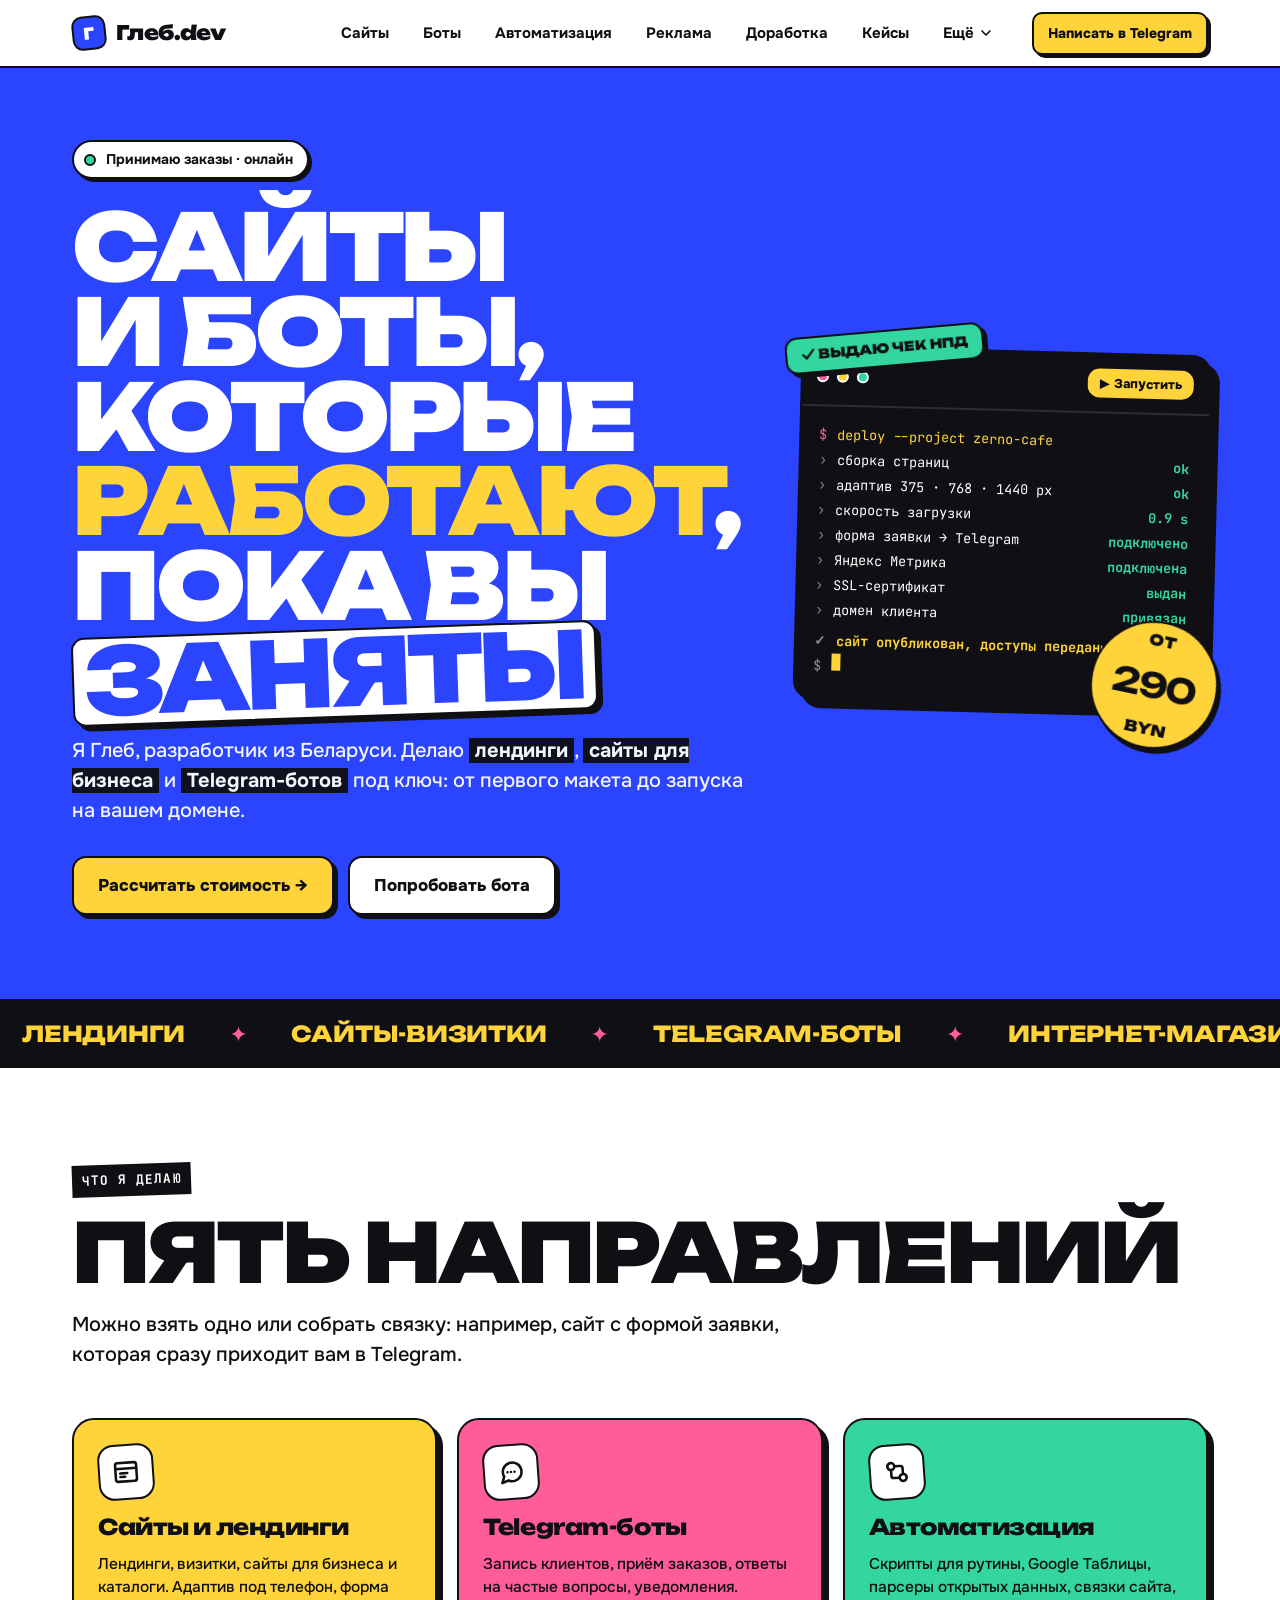
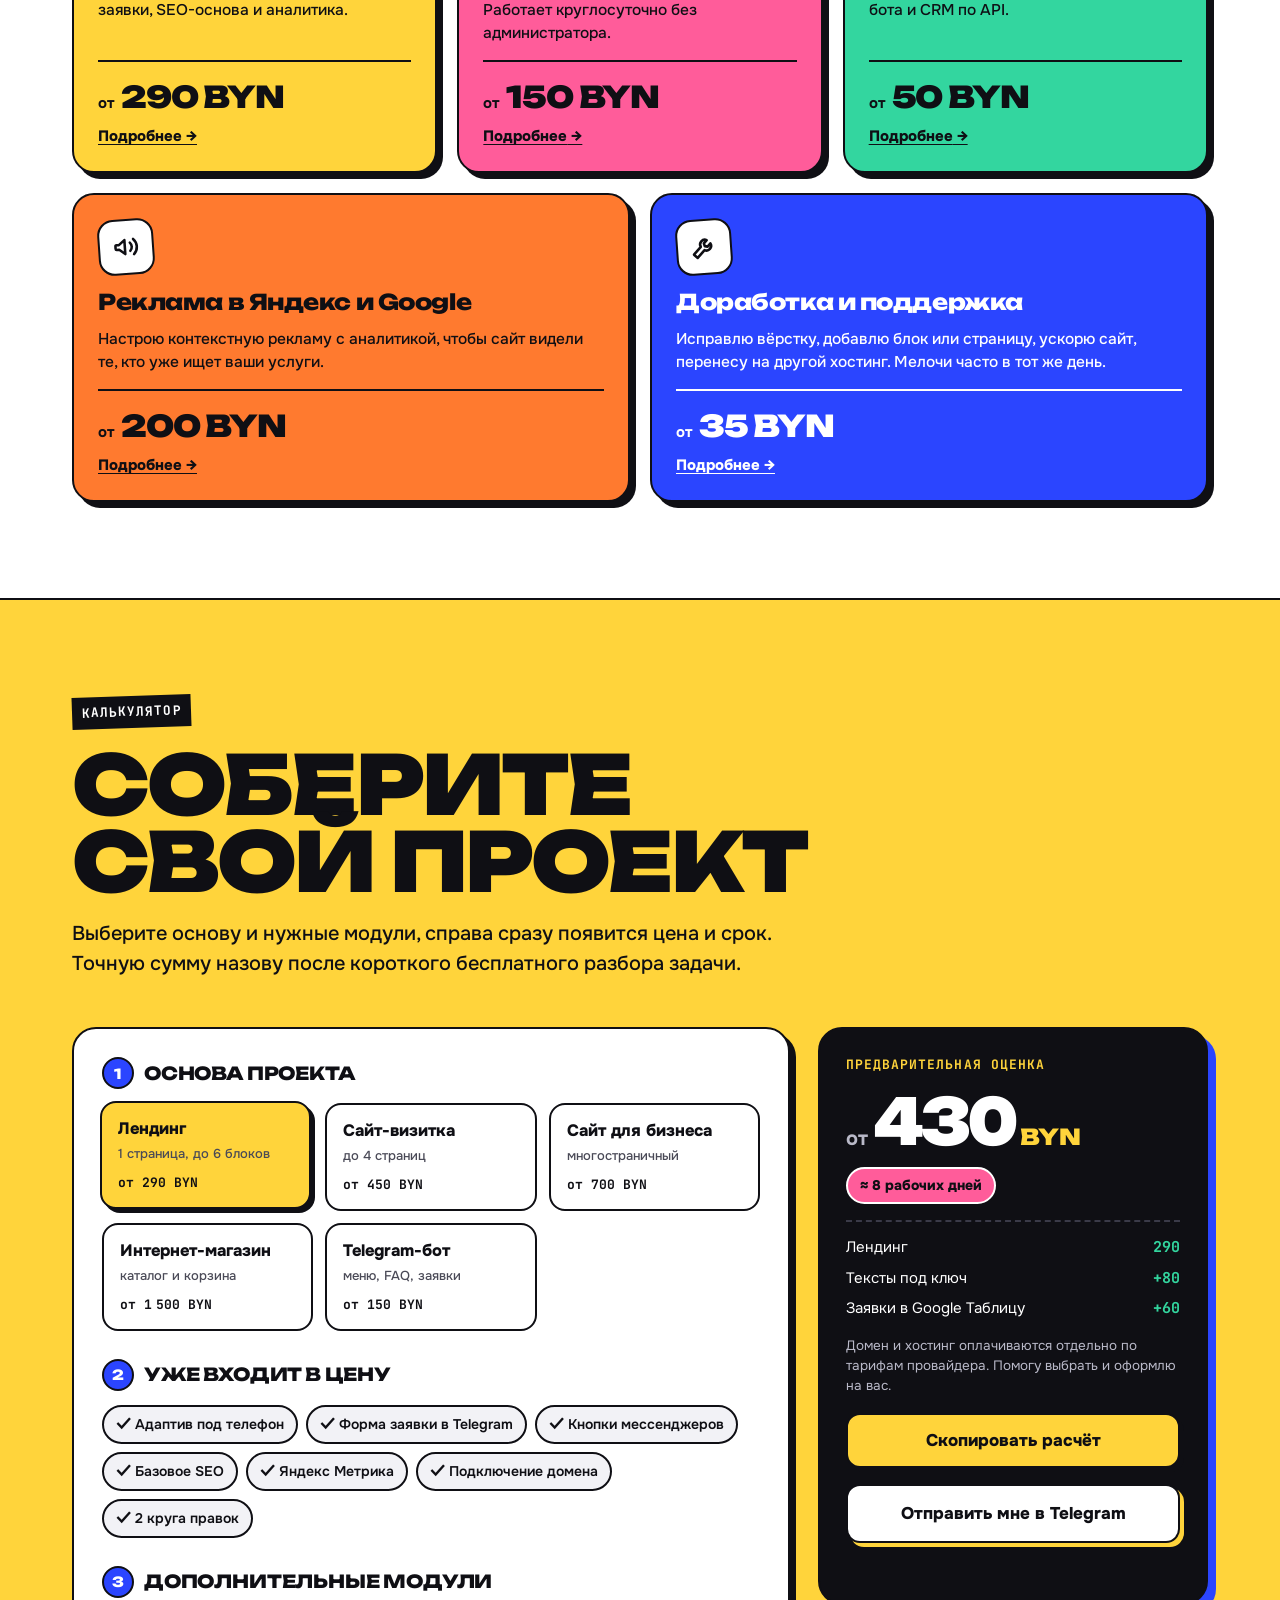
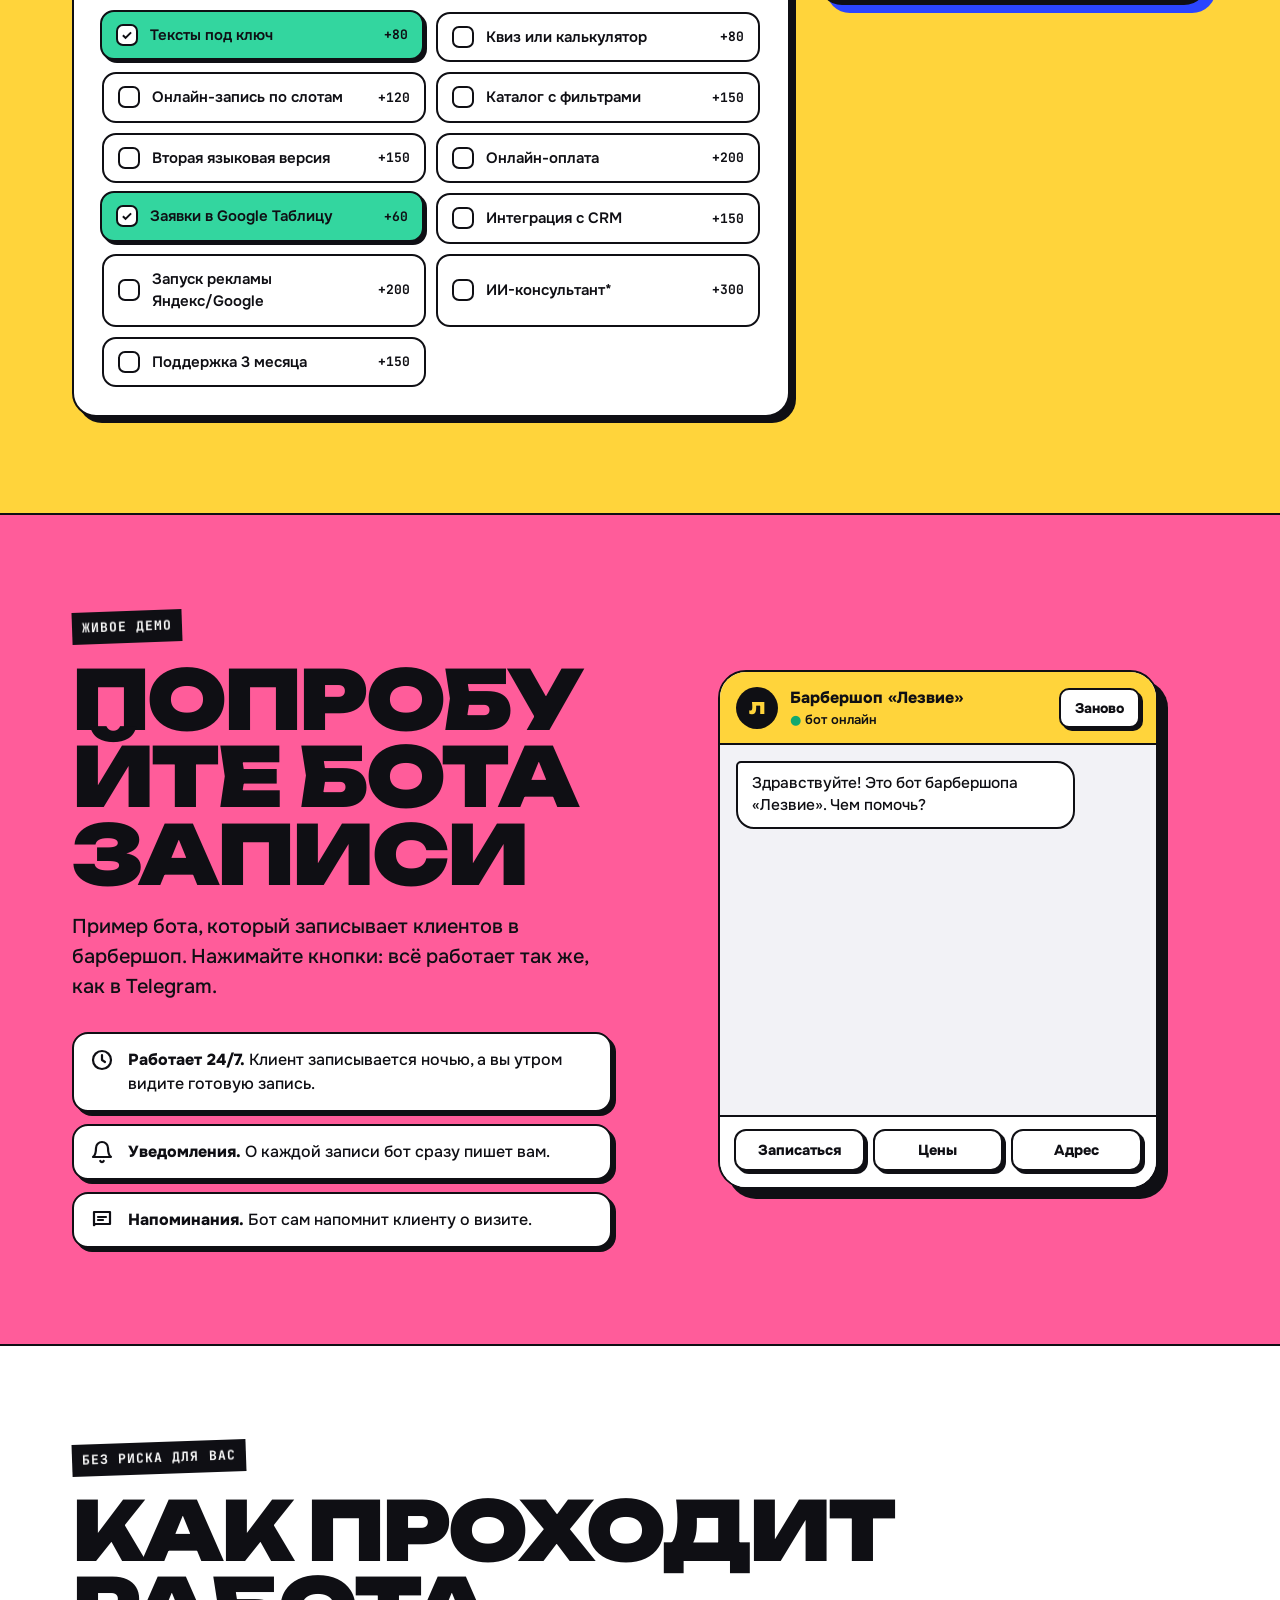
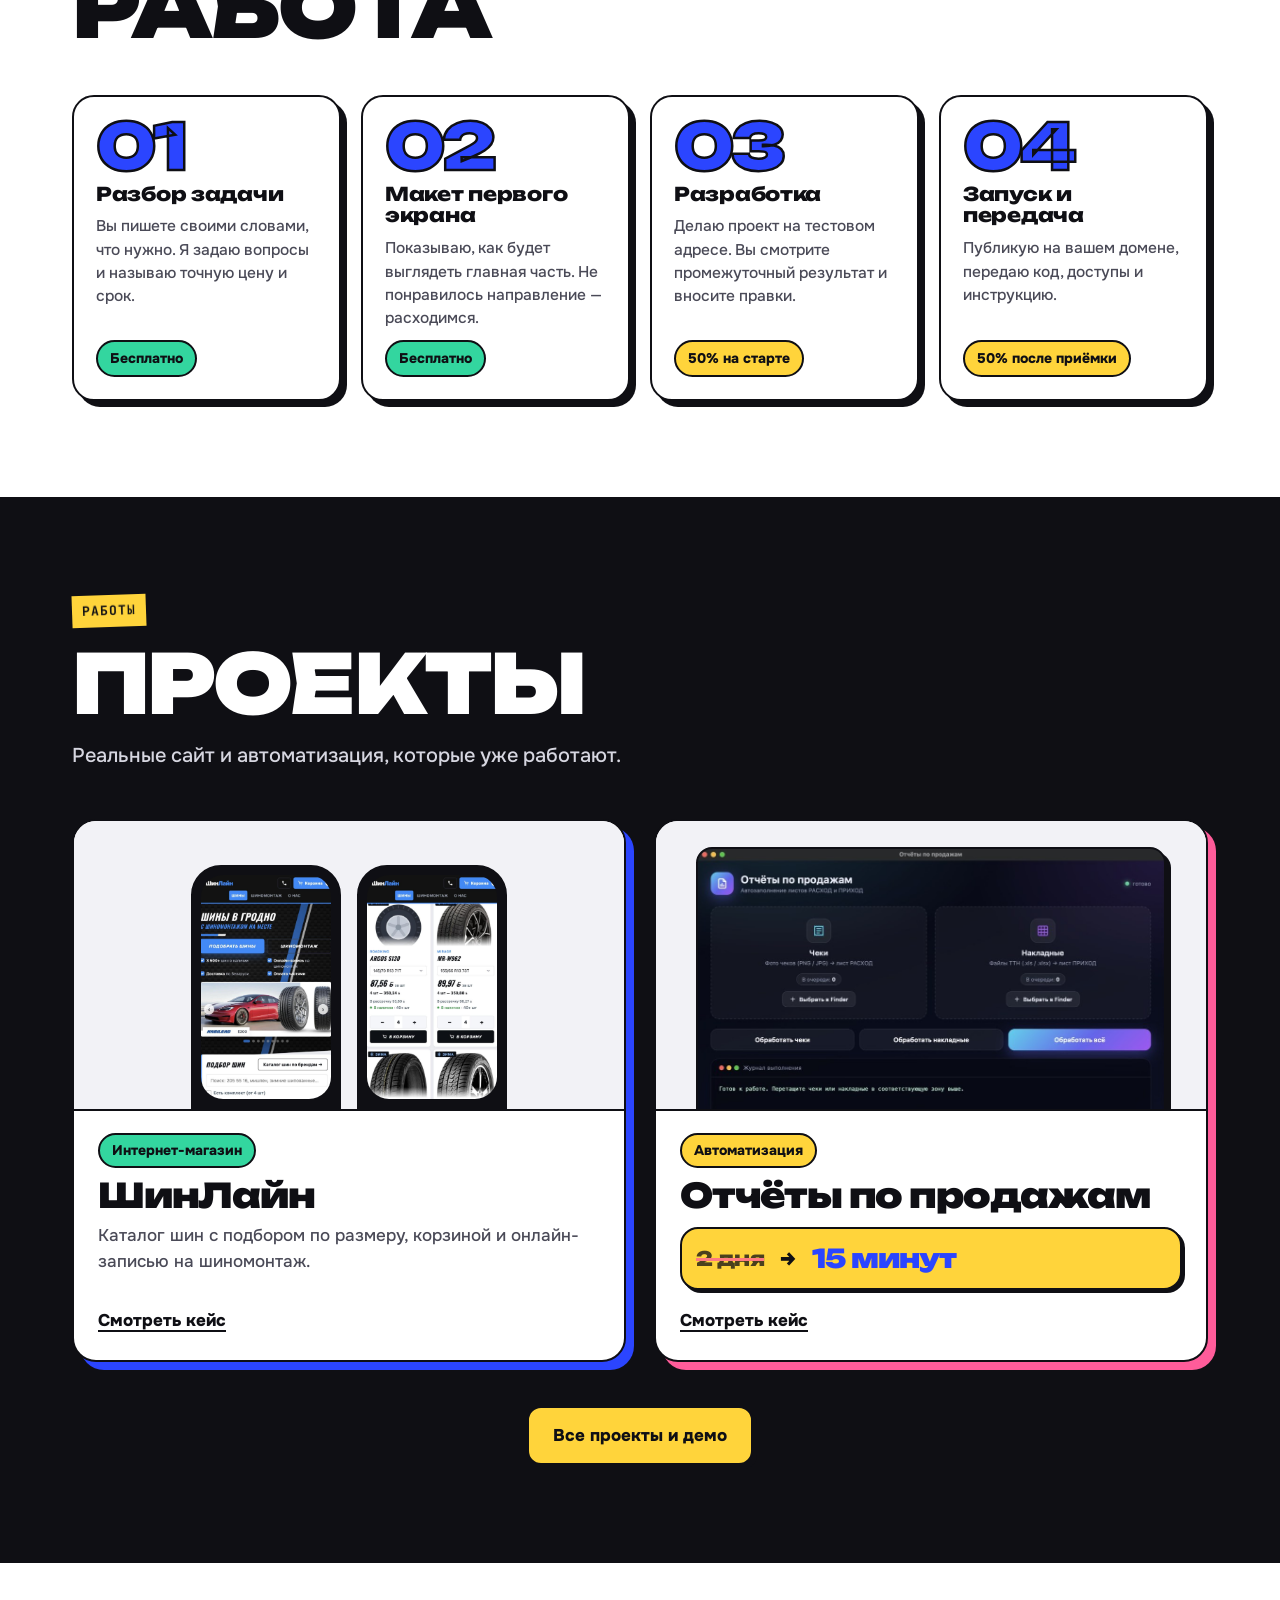
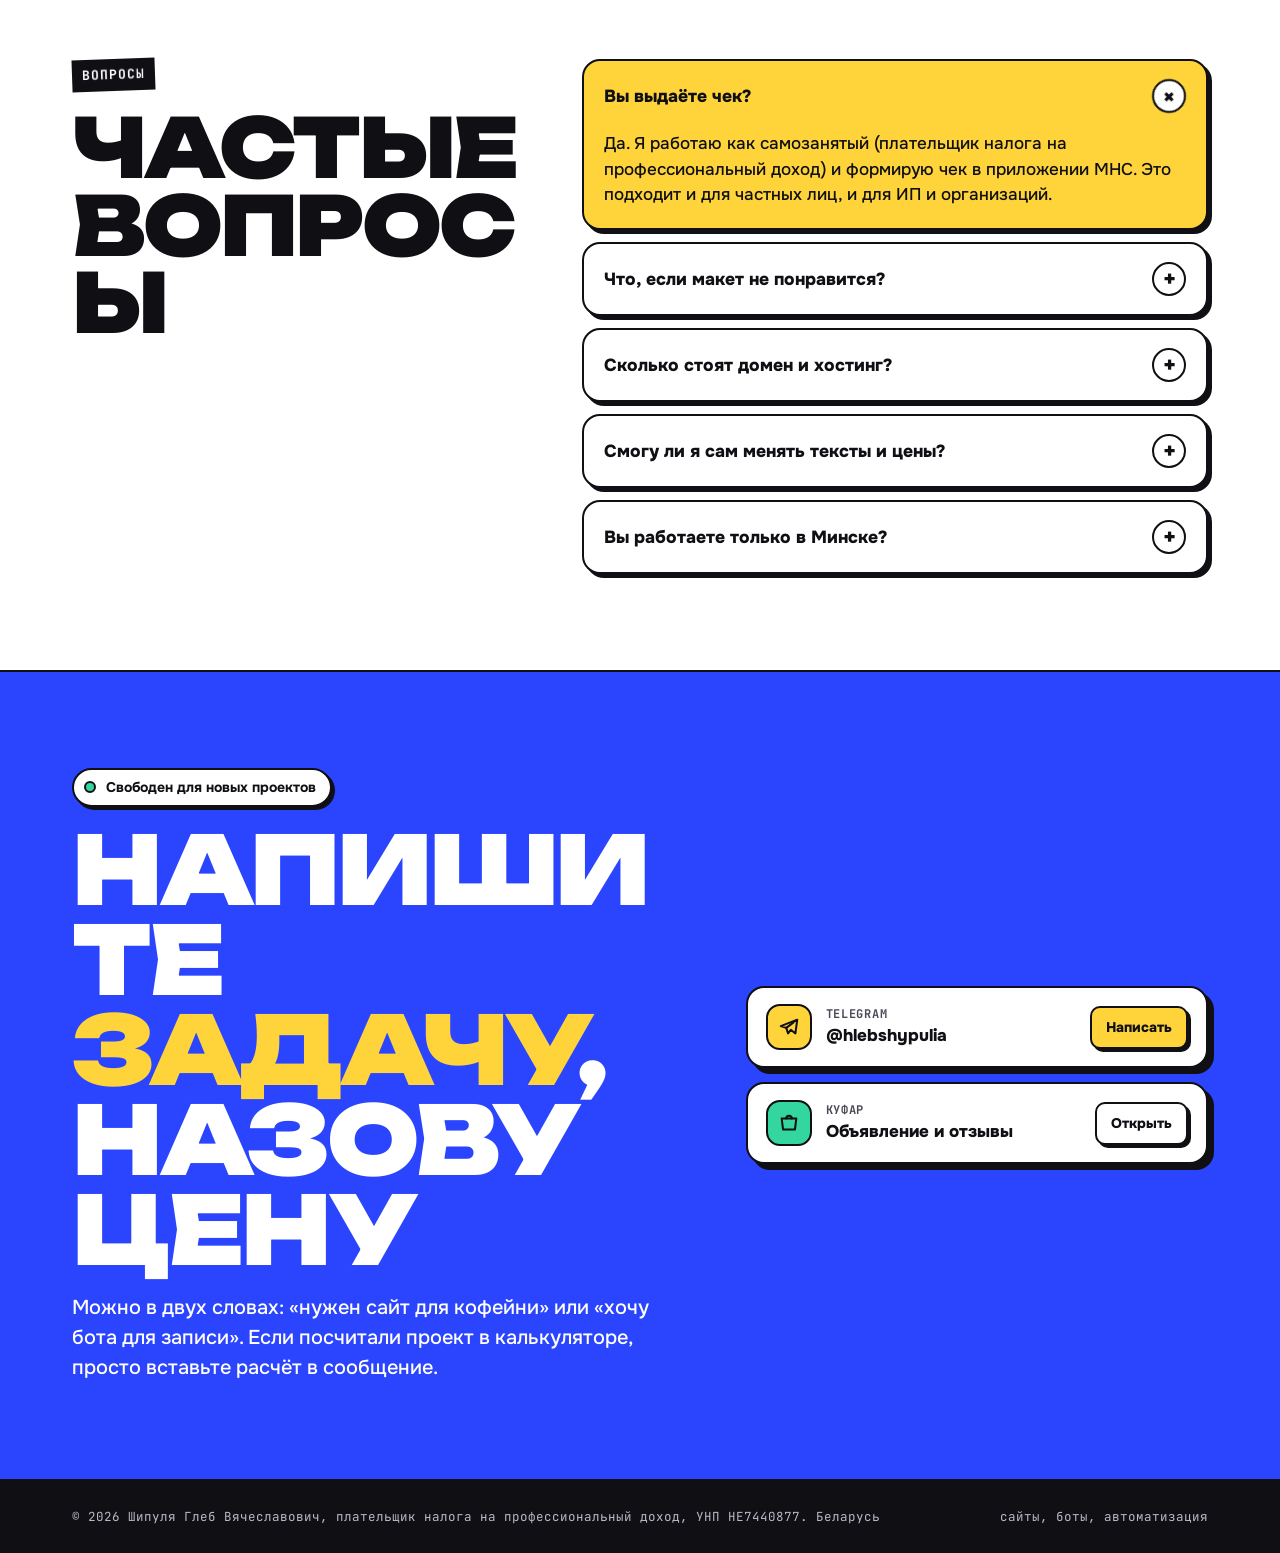
==== index.html @ 67856540 "Don't hyphenate page headings Co-Authored-By: Claude Opus 5.5 <noreply@anthropic.com> Claude-Session" ====
<!doctype html>
<html lang="ru">
<head>
<meta charset="utf-8">
<meta name="viewport" content="width=device-width, initial-scale=1, viewport-fit=cover">
<title>Глеб.dev — сайты и Telegram-боты под ключ в Беларуси</title>
<meta name="description" content="Лендинги, сайты для бизнеса и Telegram-боты под ключ. Калькулятор стоимости, демо-бот, работа как самозанятый с чеком. Удалённо по всей Беларуси.">
<meta property="og:type" content="website">
<meta property="og:title" content="Глеб.dev — сайты и Telegram-боты под ключ">
<meta property="og:description" content="Лендинги от 290 BYN, Telegram-боты от 150 BYN. Посчитайте стоимость проекта онлайн.">
<meta property="og:locale" content="ru_RU">
<meta name="theme-color" content="#2B45FF">
<link rel="icon" href="data:image/svg+xml,%3Csvg xmlns='http://www.w3.org/2000/svg' viewBox='0 0 64 64'%3E%3Crect x='4' y='4' width='56' height='56' rx='14' fill='%232B45FF' stroke='%230F0F14' stroke-width='5'/%3E%3Ctext x='32' y='45' font-family='Arial,sans-serif' font-weight='900' font-size='34' text-anchor='middle' fill='%23fff'%3E%D0%93%3C/text%3E%3C/svg%3E">
<link rel="preconnect" href="https://fonts.googleapis.com">
<link rel="preconnect" href="https://fonts.gstatic.com" crossorigin>
<link rel="stylesheet" href="https://fonts.googleapis.com/css2?family=Unbounded:wght@600;800;900&family=Onest:wght@400;500;600;700;800&family=JetBrains+Mono:wght@500;700&display=swap">
<link rel="stylesheet" href="/css/site.css?v=7">
</head>
<body>
<header class="hdr">
  <div class="wrap">
    <a class="logo" href="/" aria-label="Глеб.dev, на главную"><i>Г</i>Глеб.dev</a>
    <nav class="nav" aria-label="Основное меню">
      <a href="/sites/">Сайты</a>
      <a href="/bots/">Боты</a>
      <a href="/automation/">Автоматизация</a>
      <a href="/ads/">Реклама</a>
      <a href="/support/">Доработка</a>
      <a href="/projects/">Кейсы</a>
      <div class="more">
        <button class="more-btn" type="button" aria-expanded="false" aria-controls="moreMenu">Ещё<svg viewBox="0 0 24 24" aria-hidden="true"><path d="m6 9 6 6 6-6"/></svg></button>
        <div class="more-menu" id="moreMenu" role="menu" hidden>
          <a href="/#calc" role="menuitem">Калькулятор</a>
          <a href="/#process" role="menuitem">Как я работаю</a>
          <a href="/#faq" role="menuitem">Вопросы</a>
          <a href="/#contact" role="menuitem">Контакты</a>
        </div>
      </div>
    </nav>
    <a class="btn btn-y btn-sm hdr-cta" href="https://t.me/hlebshypulia" target="_blank" rel="noopener">Написать в Telegram</a>
    <button class="burger" type="button" aria-expanded="false" aria-controls="mnav" aria-label="Открыть меню"><span></span><span></span><span></span></button>
  </div>
  <nav class="mnav" id="mnav" aria-label="Меню" hidden>
    <p class="mnav-h">Услуги</p>
    <a href="/sites/">Сайты и лендинги</a>
    <a href="/bots/">Telegram-боты</a>
    <a href="/automation/">Автоматизация</a>
    <a href="/ads/">Реклама в Яндекс и Google</a>
    <a href="/support/">Доработка и поддержка</a>
    <hr>
    <a href="/projects/">Кейсы</a>
    <a href="/#calc">Калькулятор</a>
    <a href="/#process">Как я работаю</a>
    <a href="/#faq">Вопросы</a>
    <a href="/#contact">Контакты</a>
    <a class="btn btn-y" href="https://t.me/hlebshypulia" target="_blank" rel="noopener">Написать в Telegram</a>
  </nav>
</header>

<main id="top">
  <!-- HERO -->
  <section class="band b-blue hero">
    <div class="wrap">
      <div>
        <span class="status"><span class="dot"></span>Принимаю заказы · онлайн</span>
        <h1>Сайты и боты, которые <span class="y">работают</span>, пока вы <span class="box">заняты</span></h1>
        <p class="sub">Я Глеб, разработчик из Беларуси. Делаю <b>лендинги</b>, <b>сайты для бизнеса</b> и <b>Telegram-ботов</b> под ключ: от первого макета до запуска на вашем домене.</p>
        <div class="hero-cta">
          <a class="btn btn-y" href="#calc">Рассчитать стоимость →</a>
          <a class="btn btn-w" href="#demo">Попробовать бота</a>
        </div>
      </div>
      <div class="hero-side">
        <div class="sticker st-price">от<b>290</b>BYN</div>
        <div class="term" aria-label="Пример журнала запуска сайта">
          <div class="term-bar"><i></i><i></i><i></i><button class="btn btn-y" id="runDeploy" type="button">▶ Запустить</button></div>
          <div class="term-body" id="termBody"></div>
        </div>
        <div class="sticker st-check">✓ Выдаю чек НПД</div>
      </div>
    </div>
  </section>

  <div class="ticker" aria-hidden="true">
    <div class="ticker-in">
      <span>Лендинги</span><span>Сайты-визитки</span><span>Telegram-боты</span><span>Интернет-магазины</span><span>Автоматизация</span><span>Реклама Яндекс и Google</span><span>Доработка сайтов</span>
      <span>Лендинги</span><span>Сайты-визитки</span><span>Telegram-боты</span><span>Интернет-магазины</span><span>Автоматизация</span><span>Реклама Яндекс и Google</span><span>Доработка сайтов</span>
    </div>
  </div>

  <!-- SERVICES -->
  <section class="band b-paper" id="services">
    <div class="wrap">
      <div class="head">
        <span class="kicker">Что я делаю</span>
        <h2 class="h2">Пять направлений</h2>
        <p class="sub">Можно взять одно или собрать связку: например, сайт с формой заявки, которая сразу приходит вам в Telegram.</p>
      </div>
      <div class="svc">
        <article class="card c1">
          <span class="card-ic"><svg viewBox="0 0 24 24" aria-hidden="true"><rect x="3" y="4" width="18" height="16" rx="2"/><path d="M3 9h18M7 13h6M7 16h4"/></svg></span>
          <h3><a href="/sites/">Сайты и лендинги</a></h3>
          <p>Лендинги, визитки, сайты для бизнеса и каталоги. Адаптив под телефон, форма заявки, SEO-основа и аналитика.</p>
          <div class="pr"><span class="pv">от <b>290 BYN</b></span><span class="more-link">Подробнее</span></div>
        </article>
        <article class="card c2">
          <span class="card-ic"><svg viewBox="0 0 24 24" aria-hidden="true"><path d="M21 12a8 8 0 0 1-11.6 7.1L4 21l1.9-5.4A8 8 0 1 1 21 12z"/><path d="M9 12h.01M12 12h.01M15 12h.01"/></svg></span>
          <h3><a href="/bots/">Telegram-боты</a></h3>
          <p>Запись клиентов, приём заказов, ответы на частые вопросы, уведомления. Работает круглосуточно без администратора.</p>
          <div class="pr"><span class="pv">от <b>150 BYN</b></span><span class="more-link">Подробнее</span></div>
        </article>
        <article class="card c3">
          <span class="card-ic"><svg viewBox="0 0 24 24" aria-hidden="true"><circle cx="7" cy="7" r="3"/><circle cx="17" cy="17" r="3"/><path d="M10 7h5a2 2 0 0 1 2 2v5M14 17H9a2 2 0 0 1-2-2v-5"/></svg></span>
          <h3><a href="/automation/">Автоматизация</a></h3>
          <p>Скрипты для рутины, Google Таблицы, парсеры открытых данных, связки сайта, бота и CRM по API.</p>
          <div class="pr"><span class="pv">от <b>50 BYN</b></span><span class="more-link">Подробнее</span></div>
        </article>
        <article class="card c5">
          <span class="card-ic"><svg viewBox="0 0 24 24" aria-hidden="true"><path d="M3 11v2a1 1 0 0 0 1 1h2l5 4V6L6 10H4a1 1 0 0 0-1 1z"/><path d="M15.5 8.5a5 5 0 0 1 0 7M18.5 5.5a9 9 0 0 1 0 13"/></svg></span>
          <h3><a href="/ads/">Реклама в Яндекс и Google</a></h3>
          <p>Настрою контекстную рекламу с аналитикой, чтобы сайт видели те, кто уже ищет ваши услуги.</p>
          <div class="pr"><span class="pv">от <b>200 BYN</b></span><span class="more-link">Подробнее</span></div>
        </article>
        <article class="card c4">
          <span class="card-ic"><svg viewBox="0 0 24 24" aria-hidden="true"><path d="M14.7 6.3a4 4 0 0 0-5.4 5.4L3 18l3 3 6.3-6.3a4 4 0 0 0 5.4-5.4l-2.6 2.6-2.4-.6-.6-2.4z"/></svg></span>
          <h3><a href="/support/">Доработка и поддержка</a></h3>
          <p>Исправлю вёрстку, добавлю блок или страницу, ускорю сайт, перенесу на другой хостинг. Мелочи часто в тот же день.</p>
          <div class="pr"><span class="pv">от <b>35 BYN</b></span><span class="more-link">Подробнее</span></div>
        </article>
      </div>
    </div>
  </section>

  <!-- CALCULATOR -->
  <section class="band b-yellow" id="calc">
    <div class="wrap">
      <div class="head">
        <span class="kicker">Калькулятор</span>
        <h2 class="h2">Соберите свой проект</h2>
        <p class="sub">Выберите основу и нужные модули, справа сразу появится цена и срок. Точную сумму назову после короткого бесплатного разбора задачи.</p>
      </div>
      <div class="calc">
        <div class="panel">
          <fieldset style="border:0;margin:0;padding:0;min-width:0">
            <legend class="step-h"><span>1</span>Основа проекта</legend>
            <div class="plats" id="plats"></div>
          </fieldset>
          <div>
            <div class="step-h"><span>2</span>Уже входит в цену</div>
            <div class="included" id="included"></div>
          </div>
          <fieldset style="border:0;margin:0;padding:0;min-width:0">
            <legend class="step-h"><span>3</span>Дополнительные модули</legend>
            <div class="mods-list" id="modsList"></div>
          </fieldset>
        </div>
        <aside class="est" aria-live="polite">
          <span class="est-t">Предварительная оценка</span>
          <div class="est-sum" id="estSum"></div>
          <span class="est-days" id="estDays"></span>
          <ul class="est-list" id="estList"></ul>
          <p class="est-note">Домен и хостинг оплачиваются отдельно по тарифам провайдера. Помогу выбрать и оформлю на вас.</p>
          <button class="btn btn-y" id="copyCalc" type="button">Скопировать расчёт</button>
          <a class="btn btn-w" href="#contact">Отправить мне в Telegram</a>
          <div class="copied" id="copied" role="status"></div>
        </aside>
      </div>
    </div>
  </section>

  <!-- DEMO -->
  <section class="band b-pink" id="demo">
    <div class="wrap demo">
      <div>
        <span class="kicker">Живое демо</span>
        <h2 class="h2">Попробуйте бота записи</h2>
        <p class="sub">Пример бота, который записывает клиентов в барбершоп. Нажимайте кнопки: всё работает так же, как в Telegram.</p>
        <div class="points">
          <div class="point"><svg viewBox="0 0 24 24" aria-hidden="true"><circle cx="12" cy="12" r="9"/><path d="M12 7v5l3 2"/></svg><span><b>Работает 24/7.</b> Клиент записывается ночью, а вы утром видите готовую запись.</span></div>
          <div class="point"><svg viewBox="0 0 24 24" aria-hidden="true"><path d="M6 8a6 6 0 1 1 12 0c0 7 3 9 3 9H3s3-2 3-9"/><path d="M10.3 21a1.9 1.9 0 0 0 3.4 0"/></svg><span><b>Уведомления.</b> О каждой записи бот сразу пишет вам.</span></div>
          <div class="point"><svg viewBox="0 0 24 24" aria-hidden="true"><path d="M4 4h16v12H5.2L4 17.2z"/><path d="M8 9h8M8 12h5"/></svg><span><b>Напоминания.</b> Бот сам напомнит клиенту о визите.</span></div>
        </div>
      </div>
      <div class="chat" id="chat">
        <div class="chat-top">
          <div class="chat-av">Л</div>
          <div><div class="nm">Барбершоп «Лезвие»</div><div class="st">бот онлайн</div></div>
          <button class="btn btn-w btn-sm" id="chatReset" type="button">Заново</button>
        </div>
        <div class="chat-log" id="chatLog" aria-live="polite"></div>
        <div class="chat-kb" id="chatKb"></div>
      </div>
    </div>
  </section>

  <!-- PROCESS -->
  <section class="band b-paper" id="process">
    <div class="wrap">
      <div class="head">
        <span class="kicker">Без риска для вас</span>
        <h2 class="h2">Как проходит работа</h2>
      </div>
      <div class="steps">
        <div class="step"><span class="n">01</span><h3>Разбор задачи</h3><p>Вы пишете своими словами, что нужно. Я задаю вопросы и называю точную цену и срок.</p><span class="pay pay-0">Бесплатно</span></div>
        <div class="step"><span class="n">02</span><h3>Макет первого экрана</h3><p>Показываю, как будет выглядеть главная часть. Не понравилось направление — расходимся.</p><span class="pay pay-0">Бесплатно</span></div>
        <div class="step"><span class="n">03</span><h3>Разработка</h3><p>Делаю проект на тестовом адресе. Вы смотрите промежуточный результат и вносите правки.</p><span class="pay pay-50">50% на старте</span></div>
        <div class="step"><span class="n">04</span><h3>Запуск и передача</h3><p>Публикую на вашем домене, передаю код, доступы и инструкцию.</p><span class="pay pay-50">50% после приёмки</span></div>
      </div>
    </div>
  </section>

  <!-- WORKS -->
  <section class="band b-ink" id="works">
    <div class="wrap">
      <div class="head">
        <span class="kicker">Работы</span>
        <h2 class="h2">Проекты</h2>
        <p class="sub" style="color:#D6D6E0">Реальные сайт и автоматизация, которые уже работают.</p>
      </div>
      <div class="minis">
        <a class="mini" href="projects/#shinline">
          <div class="mini-media" aria-hidden="true">
            <div class="phone"><img src="img/shinline-hero.jpg" alt="" loading="lazy" width="800" height="1283"></div>
            <div class="phone"><img src="img/shinline-catalog.jpg" alt="" loading="lazy" width="800" height="1283"></div>
          </div>
          <div class="mini-body">
            <span class="case-tag" style="align-self:flex-start">Интернет-магазин</span>
            <h3>ШинЛайн</h3>
            <p>Каталог шин с подбором по размеру, корзиной и онлайн-записью на шиномонтаж.</p>
            <span class="mini-more">Смотреть кейс</span>
          </div>
        </a>
        <a class="mini" href="projects/#reports">
          <div class="mini-media mini-app" aria-hidden="true">
            <div class="appshot"><img src="img/reports-app.jpg" alt="" loading="lazy" width="988" height="671"></div>
          </div>
          <div class="mini-body">
            <span class="case-tag" style="align-self:flex-start;background:var(--yellow)">Автоматизация</span>
            <h3>Отчёты по продажам</h3>
            <div class="result" role="group" aria-label="Время на отчёты в месяц: было 2 дня, стало 15 минут">
              <span class="was">2 дня</span><span class="arr" aria-hidden="true">→</span><span class="now">15 минут</span>
            </div>
            <span class="mini-more">Смотреть кейс</span>
          </div>
        </a>
      </div>
      <div class="all-projects"><a class="btn btn-y" href="projects/">Все проекты и демо</a></div>
    </div>
  </section>

  <!-- FAQ -->
  <section class="band b-paper" id="faq">
    <div class="wrap faq">
      <div>
        <span class="kicker">Вопросы</span>
        <h2 class="h2">Частые вопросы</h2>
      </div>
      <div class="qs">
        <details open>
          <summary>Вы выдаёте чек?</summary>
          <p>Да. Я работаю как самозанятый (плательщик налога на профессиональный доход) и формирую чек в приложении МНС. Это подходит и для частных лиц, и для ИП и организаций.</p>
        </details>
        <details>
          <summary>Что, если макет не понравится?</summary>
          <p>Макет первого экрана я делаю бесплатно и до оплаты. Если направление не подошло, вы ничего не платите. После старта работ в цену входят 2 круга правок.</p>
        </details>
        <details>
          <summary>Сколько стоят домен и хостинг?</summary>
          <p>Их стоимость не входит в мою работу и зависит от провайдера. Я помогу выбрать подходящий тариф и оформлю домен на вас, чтобы сайт полностью принадлежал вам.</p>
        </details>
        <details>
          <summary>Смогу ли я сам менять тексты и цены?</summary>
          <p>Да. По желанию сделаю удобную панель управления или передам инструкцию, где и что поменять. Если не хочется разбираться, есть поддержка от 50 BYN в месяц.</p>
        </details>
        <details>
          <summary>Вы работаете только в Минске?</summary>
          <p>Нет, работаю удалённо по всей Беларуси. Всё обсуждаем в переписке или созвоне, результат передаю через интернет.</p>
        </details>
      </div>
    </div>
  </section>

  <!-- CONTACT -->
  <section class="band b-blue cta" id="contact">
    <div class="wrap">
      <div>
        <span class="status"><span class="dot"></span>Свободен для новых проектов</span>
        <h2 class="h2">Напишите <span class="y">задачу</span>, назову цену</h2>
        <p class="sub">Можно в двух словах: «нужен сайт для кофейни» или «хочу бота для записи». Если посчитали проект в калькуляторе, просто вставьте расчёт в сообщение.</p>
      </div>
      <div class="contacts">
        <div class="contact">
          <span class="ci"><svg viewBox="0 0 24 24" aria-hidden="true"><path d="M21 4 3 11l6 2 2 6 3-4 5 4z"/><path d="m9 13 8-6"/></svg></span>
          <span class="tx"><small>Telegram</small><b id="tgHandle"></b></span>
          <a class="btn btn-y btn-sm" id="tgLink" href="#" target="_blank" rel="noopener">Написать</a>
        </div>
        <div class="contact">
          <span class="ci"><svg viewBox="0 0 24 24" aria-hidden="true"><path d="M4 7h16l-1.5 12h-13z"/><path d="M9 7a3 3 0 0 1 6 0"/></svg></span>
          <span class="tx"><small>Куфар</small><b>Объявление и отзывы</b></span>
          <a class="btn btn-w btn-sm" id="kufarLink" href="https://www.kufar.by/item/1089806398" target="_blank" rel="noopener">Открыть</a>
        </div>
      </div>
    </div>
  </section>
</main>

<footer>
  <div class="wrap">
    <span>© 2026 Шипуля Глеб Вячеславович, плательщик налога на профессиональный доход, УНП HE7440877. Беларусь</span>
    <span>сайты, боты, автоматизация</span>
  </div>
</footer>

<script>
/* ============ CONFIG: поменяйте здесь ============ */
const CONFIG = {
  telegram: 'hlebshypulia',              // ник без @
  kufar: 'https://www.kufar.by/item/1089806398' // ссылка на ваше объявление
};

const PLATFORMS = [
  {id:'landing', name:'Лендинг',          sub:'1 страница, до 6 блоков', price:290,  days:5,  kind:'site'},
  {id:'card',    name:'Сайт-визитка',     sub:'до 4 страниц',            price:450,  days:7,  kind:'site'},
  {id:'multi',   name:'Сайт для бизнеса', sub:'многостраничный',         price:700,  days:12, kind:'site'},
  {id:'shop',    name:'Интернет-магазин', sub:'каталог и корзина',       price:1500, days:20, kind:'site'},
  {id:'bot',     name:'Telegram-бот',     sub:'меню, FAQ, заявки',       price:150,  days:4,  kind:'bot'}
];
const INCLUDED = {
  site:['Адаптив под телефон','Форма заявки в Telegram','Кнопки мессенджеров','Базовое SEO','Яндекс Метрика','Подключение домена','2 круга правок'],
  bot:['Меню и кнопки','Ответы на частые вопросы','Заявки вам в личку','Запуск на сервере','2 круга правок']
};
const MODULES = [
  {id:'texts',   name:'Тексты под ключ',          price:80,  days:2, for:['site']},
  {id:'quiz',    name:'Квиз или калькулятор',      price:80,  days:2, for:['site']},
  {id:'booking', name:'Онлайн-запись по слотам',   price:120, days:3, for:['site','bot']},
  {id:'catalog', name:'Каталог с фильтрами',       price:150, days:3, for:['site'], not:['shop']},
  {id:'lang',    name:'Вторая языковая версия',    price:150, days:3, for:['site']},
  {id:'pay',     name:'Онлайн-оплата',             price:200, days:3, for:['site','bot']},
  {id:'sheets',  name:'Заявки в Google Таблицу',   price:60,  days:1, for:['site','bot']},
  {id:'crm',     name:'Интеграция с CRM',          price:150, days:3, for:['site','bot']},
  {id:'admin',   name:'Админ-панель',              price:150, days:3, for:['bot']},
  {id:'mailing', name:'Рассылки по базе клиентов', price:80,  days:2, for:['bot']},
  {id:'ads',     name:'Запуск рекламы Яндекс/Google', price:200, days:3, for:['site']},
  {id:'ai',      name:'ИИ-консультант*',           price:300, days:4, for:['site','bot']},
  {id:'support', name:'Поддержка 3 месяца',        price:150, days:0, for:['site','bot']}
];

const fmt = n => n.toLocaleString('ru-RU').replace(/ /g,' ');
const $ = id => document.getElementById(id);
const reduce = window.matchMedia('(prefers-reduced-motion: reduce)').matches;

/* ---------- calculator ---------- */
let platform = 'landing';
const picked = new Set(['texts','sheets']);
function renderPlats(){
  $('plats').innerHTML = PLATFORMS.map(p => `
    <div class="opt">
      <input type="radio" name="plat" id="plat-${p.id}" value="${p.id}" ${p.id===platform?'checked':''}>
      <label for="plat-${p.id}"><span class="nm">${p.name}</span><span class="sub2">${p.sub}</span><span class="pr">от ${fmt(p.price)} BYN</span></label>
    </div>`).join('');
  $('plats').querySelectorAll('input').forEach(i => i.addEventListener('change', e => { platform = e.target.value; renderMods(); update(); }));
}
function available(){
  const p = PLATFORMS.find(x => x.id===platform);
  return MODULES.filter(m => m.for.includes(p.kind) && !(m.not||[]).includes(platform));
}
function renderMods(){
  const av = available();
  for (const id of [...picked]) if (!av.some(m => m.id===id)) picked.delete(id);
  $('modsList').innerHTML = av.map(m => `
    <div class="opt chk">
      <input type="checkbox" id="mod-${m.id}" value="${m.id}" ${picked.has(m.id)?'checked':''}>
      <label for="mod-${m.id}"><span class="box"><svg viewBox="0 0 24 24"><path d="M5 12.5l4.5 4.5L19 7.5"/></svg></span><span class="nm">${m.name}</span><span class="pr">+${fmt(m.price)}</span></label>
    </div>`).join('');
  $('modsList').querySelectorAll('input').forEach(i => i.addEventListener('change', e => {
    e.target.checked ? picked.add(e.target.value) : picked.delete(e.target.value); update();
  }));
  const kind = PLATFORMS.find(x => x.id===platform).kind;
  $('included').innerHTML = INCLUDED[kind].map(t => `<span>${t}</span>`).join('');
}
function totals(){
  const p = PLATFORMS.find(x => x.id===platform);
  const mods = MODULES.filter(m => picked.has(m.id));
  const sum = p.price + mods.reduce((a,m) => a+m.price, 0);
  const days = p.days + Math.ceil(mods.reduce((a,m) => a+m.days, 0) * 0.7);
  return {p, mods, sum, days};
}
function plural(n,a,b,c){ const m10=n%10, m100=n%100; return m10===1&&m100!==11?a:(m10>=2&&m10<=4&&(m100<12||m100>14)?b:c); }
function update(){
  const {p, mods, sum, days} = totals();
  $('estSum').innerHTML = `<small>от</small>${fmt(sum)}<em>BYN</em>`;
  $('estDays').textContent = `≈ ${days} ${plural(days,'рабочий день','рабочих дня','рабочих дней')}`;
  $('estList').innerHTML = [`<li><span>${p.name}</span><span>${fmt(p.price)}</span></li>`]
    .concat(mods.map(m => `<li><span>${m.name}</span><span>+${fmt(m.price)}</span></li>`)).join('')
    + (picked.has('ai') ? `<li><span style="color:#B9B9C8;font-size:13px">* оплата ИИ-сервиса отдельно, по его тарифу</span><span></span></li>` : '');
  $('copied').textContent = '';
}
$('copyCalc').addEventListener('click', () => {
  const {p, mods, sum, days} = totals();
  const text = `Здравствуйте! Посчитал проект на вашем сайте:\n• ${p.name} — от ${p.price} BYN\n`
    + mods.map(m => `• ${m.name.replace('*','')} — +${m.price} BYN`).join('\n')
    + (mods.length ? '\n' : '') + `Итого: от ${sum} BYN, срок ≈ ${days} раб. дн.\nМоя задача: `;
  const ok = () => { $('copied').textContent = 'Расчёт скопирован, вставьте его в сообщение'; };
  if (navigator.clipboard && navigator.clipboard.writeText) {
    navigator.clipboard.writeText(text).then(ok).catch(() => fallbackCopy(text, ok));
  } else fallbackCopy(text, ok);
});
function fallbackCopy(text, ok){
  const ta = document.createElement('textarea');
  ta.value = text; ta.setAttribute('readonly',''); ta.style.position='fixed'; ta.style.opacity='0';
  document.body.appendChild(ta); ta.select();
  let done = false; try { done = document.execCommand('copy'); } catch(e){}
  ta.remove();
  if (done) ok(); else $('copied').textContent = 'Не получилось скопировать. Перечислите выбранное в сообщении';
}
renderPlats(); renderMods(); update();

/* ---------- contacts ---------- */
$('tgHandle').textContent = '@' + CONFIG.telegram;
$('tgLink').href = 'https://t.me/' + CONFIG.telegram;
$('kufarLink').href = CONFIG.kufar;

/* ---------- deploy log ---------- */
const LOG = [
  {c:'cmd', k:'$', t:'deploy --project zerno-cafe'},
  {k:'›', t:'сборка страниц', v:'ok'},
  {k:'›', t:'адаптив 375 · 768 · 1440 px', v:'ok'},
  {k:'›', t:'скорость загрузки', v:'0.9 s'},
  {k:'›', t:'форма заявки → Telegram', v:'подключено'},
  {k:'›', t:'Яндекс Метрика', v:'подключена'},
  {k:'›', t:'SSL-сертификат', v:'выдан'},
  {k:'›', t:'домен клиента', v:'привязан'},
  {c:'done', k:'✓', t:'сайт опубликован, доступы переданы'}
];
const lineHTML = (l, anim) => `<div class="term-line ${l.c||''} ${anim?'in':''}"><span class="k">${l.k}</span><span>${l.t}</span>${l.v?`<span class="v">${l.v}</span>`:''}</div>`;
const CARET = '<div class="term-line"><span class="k">$</span><span class="caret"></span></div>';
function renderLogStatic(){ $('termBody').innerHTML = LOG.map(l => lineHTML(l,false)).join('') + CARET; }
let running = false;
function runLog(){
  if (running) return;
  if (reduce){ renderLogStatic(); return; }
  running = true; $('termBody').innerHTML = '';
  LOG.forEach((l,i) => setTimeout(() => {
    $('termBody').insertAdjacentHTML('beforeend', lineHTML(l,true));
    if (i === LOG.length-1){ $('termBody').insertAdjacentHTML('beforeend', CARET); running = false; }
  }, i * 300));
}
renderLogStatic();
$('runDeploy').addEventListener('click', runLog);


</script>
<script src="/js/bot-demo.js?v=6" defer></script>
<script src="/js/site.js?v=6" defer></script>
</body>
</html>
---- css/site.css ----
/* Layout: bold poster-like bands, each section its own saturated color.
   Huge display type, black 2.5px outlines, hard offset shadows, rotated stickers, a running ticker.
   Deliberately single-look (bright, light) by choice: every color is set explicitly below. */
:root{
  color-scheme: light;
  --ink:#0F0F14;       /* outlines, text, black bands */
  --paper:#FFFFFF;
  --blue:#2B45FF;      /* electric blue: hero, primary */
  --yellow:#FFD43B;    /* sun yellow: calculator band, highlights */
  --pink:#FF5C9A;      /* hot pink: demo band */
  --mint:#33D69F;      /* mint: success, ticks */
  --orange:#FF7A2F;
  --soft:#F2F2F6;
  --muted:#4A4A57;

  --f-display:'Unbounded','Onest',system-ui,sans-serif;
  --f-body:'Onest',system-ui,-apple-system,'Segoe UI',sans-serif;
  --f-mono:'JetBrains Mono',ui-monospace,'SF Mono',Menlo,Consolas,monospace;
  --b:2.5px solid var(--ink);
  --sh:6px 6px 0 var(--ink);
  --wrap:1200px;
}
*{box-sizing:border-box}
html{scroll-behavior:smooth;scroll-padding-top:76px}
body{background:var(--paper);color:var(--ink);font-family:var(--f-body);font-size:17px;line-height:1.5;-webkit-font-smoothing:antialiased;overflow-x:hidden}
body::before{content:"";position:fixed;inset:0 0 auto;height:env(safe-area-inset-top,0px);z-index:60;background:var(--paper)}
a{color:inherit}
h1,h2,h3{margin:0;text-wrap:balance}
p{margin:0}
.wrap{max-width:var(--wrap);margin:0 auto;padding-left:max(16px,env(safe-area-inset-left,0px));padding-right:max(16px,env(safe-area-inset-right,0px))}
@media (min-width:700px){.wrap{padding-left:max(32px,env(safe-area-inset-left,0px));padding-right:max(32px,env(safe-area-inset-right,0px))}}
:focus-visible{outline:3px solid var(--ink);outline-offset:3px}

.band{border-bottom:var(--b)}
.band > .wrap{padding-block:96px}
@media (max-width:700px){.band > .wrap{padding-block:60px}}
.b-blue{background:var(--blue);color:var(--paper)}
.b-yellow{background:var(--yellow)}
.b-pink{background:var(--pink)}
.b-ink{background:var(--ink);color:var(--paper)}
.b-paper{background:var(--paper)}

.kicker{display:inline-block;font-family:var(--f-mono);font-weight:700;font-size:13px;letter-spacing:.08em;text-transform:uppercase;background:var(--ink);color:var(--paper);padding:6px 10px;transform:rotate(-2deg)}
.b-ink .kicker{background:var(--yellow);color:var(--ink)}
.h2{font-family:var(--f-display);font-weight:900;font-size:clamp(36px,6.4vw,84px);line-height:.95;letter-spacing:-.035em;text-transform:uppercase;margin-top:18px}
.sub{font-size:clamp(17px,1.6vw,20px);max-width:56ch;margin-top:18px;font-weight:500}
.head{margin-bottom:48px}

/* buttons */
.btn{display:inline-flex;align-items:center;justify-content:center;gap:10px;font-family:var(--f-body);font-weight:800;font-size:17px;padding:15px 24px;border:var(--b);border-radius:14px;text-decoration:none;cursor:pointer;box-shadow:4px 4px 0 var(--ink);transition:transform .12s,box-shadow .12s;white-space:nowrap;color:var(--ink)}
.btn:hover{transform:translate(-2px,-2px);box-shadow:6px 6px 0 var(--ink)}
.btn:active{transform:translate(3px,3px);box-shadow:1px 1px 0 var(--ink)}
.btn-y{background:var(--yellow)}
.btn-w{background:var(--paper)}
.btn-b{background:var(--blue);color:var(--paper)}
.btn-sm{padding:9px 14px;font-size:14px;border-radius:10px;box-shadow:3px 3px 0 var(--ink)}

/* header */
.hdr{position:sticky;top:env(safe-area-inset-top,0px);z-index:50;background:var(--paper);border-bottom:var(--b)}
.hdr .wrap{display:flex;align-items:center;gap:24px;height:66px}
.logo{font-family:var(--f-display);font-weight:900;font-size:20px;text-decoration:none;letter-spacing:-.03em;display:flex;align-items:center;gap:10px}
.logo i{font-style:normal;width:34px;height:34px;display:grid;place-items:center;background:var(--blue);color:var(--paper);border:var(--b);border-radius:10px;font-size:16px;transform:rotate(-6deg)}
.nav{display:flex;gap:6px;margin-left:auto}
.nav a{text-decoration:none;font-weight:700;font-size:15px;padding:8px 12px;border-radius:999px;border:2px solid transparent}
.nav a:hover{border-color:var(--ink);background:var(--yellow)}
.nav a[aria-current="page"],.nav a.is-active{border-color:var(--ink);background:var(--yellow)}
.burger{display:none;margin-left:auto;width:46px;height:46px;border:var(--b);border-radius:12px;background:var(--paper);box-shadow:3px 3px 0 var(--ink);cursor:pointer;flex-direction:column;align-items:center;justify-content:center;gap:5px;padding:0}
.burger span{display:block;width:20px;height:2.5px;background:var(--ink);border-radius:2px;transition:transform .2s,opacity .2s}
.burger[aria-expanded="true"] span:nth-child(1){transform:translateY(7.5px) rotate(45deg)}
.burger[aria-expanded="true"] span:nth-child(2){opacity:0}
.burger[aria-expanded="true"] span:nth-child(3){transform:translateY(-7.5px) rotate(-45deg)}
.mnav{display:flex;flex-direction:column;gap:4px;border-top:var(--b);background:var(--paper);padding:12px max(16px,env(safe-area-inset-right,0px)) 18px max(16px,env(safe-area-inset-left,0px));max-height:calc(100vh - 70px);overflow-y:auto}
.mnav a:not(.btn){text-decoration:none;font-weight:800;font-size:20px;padding:13px 14px;border-radius:14px;border:2px solid transparent}
.mnav a:not(.btn):hover,.mnav a[aria-current="page"],.mnav a.is-active{border-color:var(--ink);background:var(--yellow)}
.mnav .btn{margin-top:10px}
@media (min-width:1181px){.mnav{display:none!important}}
@media (max-width:1180px){.nav{display:none}.hdr-cta{margin-left:auto}.burger{display:flex;margin-left:12px}}
@media (max-width:520px){.hdr-cta{display:none}.burger{margin-left:auto}}

/* hero */
.hero .wrap{display:grid;grid-template-columns:minmax(0,1.25fr) minmax(0,.75fr);gap:40px;align-items:center;padding-block:72px 84px}
@media (max-width:980px){.hero .wrap{grid-template-columns:minmax(0,1fr);padding-block:44px 56px}}
.status{display:inline-flex;align-items:center;gap:10px;background:var(--paper);color:var(--ink);border:var(--b);border-radius:999px;padding:7px 14px 7px 10px;font-weight:700;font-size:14px;box-shadow:3px 3px 0 var(--ink)}
.dot{width:12px;height:12px;border-radius:50%;background:var(--mint);border:2px solid var(--ink);animation:blink 1.6s infinite}
@keyframes blink{50%{background:var(--paper)}}
.hero h1{font-family:var(--f-display);font-weight:900;font-size:clamp(40px,7.2vw,96px);line-height:.92;letter-spacing:-.045em;text-transform:uppercase;margin-top:26px}
.hero h1 .y{color:var(--yellow)}
.hero h1 .box{display:inline-block;background:var(--paper);color:var(--blue);padding:0 .12em;border:var(--b);border-radius:.14em;transform:rotate(-2deg);box-shadow:5px 5px 0 var(--ink)}
.hero .sub{color:var(--paper);opacity:.95}
.hero .sub b{background:var(--ink);padding:0 6px;font-weight:700}
.hero-cta{display:flex;flex-wrap:wrap;gap:14px;margin-top:30px}

.hero-side{position:relative;min-width:0}
.sticker{position:absolute;z-index:3;font-family:var(--f-display);font-weight:900;text-transform:uppercase;border:var(--b);box-shadow:4px 4px 0 var(--ink);display:grid;place-items:center;text-align:center;line-height:1}
.st-price{bottom:-44px;right:-10px;width:128px;height:128px;border-radius:50%;background:var(--yellow);color:var(--ink);transform:rotate(12deg);font-size:15px}
.st-price b{display:block;font-size:34px;letter-spacing:-.04em}
.st-check{top:-20px;left:-12px;background:var(--mint);color:var(--ink);padding:10px 14px;border-radius:12px;font-size:13px;transform:rotate(-5deg)}
@media (max-width:980px){.st-price{right:4px;bottom:-36px;width:104px;height:104px}.st-price b{font-size:28px}.st-check{left:6px}.hero .wrap{padding-bottom:84px}}
.term{background:var(--ink);color:var(--paper);border:var(--b);border-radius:20px;box-shadow:8px 8px 0 var(--ink);overflow:hidden;transform:rotate(1.5deg)}
.term-bar{display:flex;align-items:center;gap:8px;padding:12px 14px;border-bottom:2px solid #2C2C36}
.term-bar i{width:12px;height:12px;border-radius:50%;border:2px solid var(--paper)}
.term-bar i:nth-child(1){background:var(--pink)}.term-bar i:nth-child(2){background:var(--yellow)}.term-bar i:nth-child(3){background:var(--mint)}
.term-bar .btn{margin-left:auto;box-shadow:none;border-width:2px;font-size:13px;padding:6px 12px}
.term-body{font-family:var(--f-mono);font-size:13.5px;line-height:1.85;padding:16px 18px 20px;min-height:290px;overflow-x:auto}
.term-line{display:flex;gap:10px;white-space:nowrap}
.term-line .k{color:#8D8DA0}
.term-line .v{margin-left:auto;padding-left:16px;color:var(--mint);font-weight:700}
.term-line.cmd{color:var(--yellow)}
.term-line.cmd .k{color:var(--pink)}
.term-line.done{color:var(--yellow);font-weight:700;margin-top:6px}
.term-line.in{animation:lineIn .25s ease-out}
@keyframes lineIn{from{opacity:.2;transform:translateX(-8px)}to{opacity:1;transform:none}}
.caret{display:inline-block;width:9px;height:17px;background:var(--yellow);vertical-align:-3px;animation:car 1s steps(1) infinite}
@keyframes car{50%{opacity:0}}

/* ticker */
.ticker{background:var(--ink);color:var(--yellow);border-bottom:var(--b);overflow:hidden;white-space:nowrap}
.ticker-in{display:inline-flex;gap:0;animation:tick 32s linear infinite;padding-block:16px}
.ticker span{font-family:var(--f-display);font-weight:800;font-size:22px;text-transform:uppercase;letter-spacing:-.01em;padding:0 22px}
.ticker span::after{content:"✦";color:var(--pink);margin-left:44px}
@keyframes tick{to{transform:translateX(-50%)}}

/* services */
.svc{display:grid;grid-template-columns:repeat(4,minmax(0,1fr));gap:20px}

@media (max-width:560px){.svc{grid-template-columns:minmax(0,1fr)}}
.card{border:var(--b);border-radius:22px;box-shadow:var(--sh);padding:24px;display:flex;flex-direction:column;gap:14px;transition:transform .15s,box-shadow .15s}
.card:hover{transform:translate(-3px,-3px);box-shadow:9px 9px 0 var(--ink)}
.c1{background:var(--yellow)}.c2{background:var(--pink)}.c3{background:var(--mint)}.c4{background:var(--blue);color:var(--paper)}
.card-ic{width:56px;height:56px;border:var(--b);border-radius:16px;background:var(--paper);display:grid;place-items:center;transform:rotate(-4deg)}
.card-ic svg{width:28px;height:28px;stroke:var(--ink);fill:none;stroke-width:2.2;stroke-linecap:round;stroke-linejoin:round}
.card h3{font-family:var(--f-display);font-weight:800;font-size:clamp(18px,1.7vw,22px);line-height:1.15;letter-spacing:-.02em;hyphens:auto;-webkit-hyphens:auto;overflow-wrap:break-word}
.card p{font-size:15.5px;font-weight:500;flex:1}
.card .pr{display:flex;align-items:baseline;justify-content:space-between;border-top:2px solid currentColor;padding-top:12px;font-weight:700;font-size:15px}
.card .pr b{font-family:var(--f-display);font-weight:900;font-size:28px;letter-spacing:-.04em}

/* calculator */
.calc{display:grid;grid-template-columns:minmax(0,1fr) 390px;gap:28px;align-items:start}
@media (max-width:1000px){.calc{grid-template-columns:minmax(0,1fr)}}
.panel{background:var(--paper);border:var(--b);border-radius:24px;box-shadow:var(--sh);padding:28px;display:flex;flex-direction:column;gap:28px;min-width:0}
@media (max-width:560px){.panel{padding:20px 16px}}
.step-h{font-family:var(--f-display);font-weight:800;font-size:18px;text-transform:uppercase;letter-spacing:-.01em;margin-bottom:14px;display:flex;align-items:center;gap:10px;padding:0}
.step-h span{width:32px;height:32px;border-radius:50%;background:var(--blue);color:var(--paper);border:2px solid var(--ink);display:grid;place-items:center;font-size:14px}
.plats{display:grid;grid-template-columns:repeat(3,minmax(0,1fr));gap:12px}
@media (max-width:620px){.plats{grid-template-columns:repeat(2,minmax(0,1fr))}}
.opt{position:relative}
.opt input{position:absolute;opacity:0;pointer-events:none}
.opt label{display:flex;flex-direction:column;gap:2px;height:100%;padding:14px 16px;border:var(--b);border-radius:16px;background:var(--paper);cursor:pointer;transition:transform .1s,box-shadow .1s,background .1s}
.opt label:hover{background:var(--soft)}
.opt .nm{font-weight:800;font-size:16.5px}
.opt .sub2{font-size:13px;color:var(--muted);font-weight:500}
.opt .pr{font-family:var(--f-mono);font-weight:700;font-size:13px;margin-top:8px}
.opt input:checked + label{background:var(--yellow);box-shadow:4px 4px 0 var(--ink);transform:translate(-2px,-2px)}
.opt input:focus-visible + label{outline:3px solid var(--blue);outline-offset:3px}
.included{display:flex;flex-wrap:wrap;gap:8px}
.included span{font-size:14px;font-weight:600;padding:7px 12px;border:2px solid var(--ink);border-radius:999px;background:var(--soft)}
.included span::before{content:"✓ ";color:var(--ink);font-weight:900}
.mods-list{display:grid;grid-template-columns:repeat(2,minmax(0,1fr));gap:10px}
@media (max-width:620px){.mods-list{grid-template-columns:minmax(0,1fr)}}
.chk label{flex-direction:row;align-items:center;gap:12px;padding:12px 14px;border-width:2px;border-radius:14px}
.chk .box{flex-shrink:0;width:22px;height:22px;border:2.5px solid var(--ink);border-radius:7px;display:grid;place-items:center;background:var(--paper)}
.chk .box svg{width:14px;height:14px;stroke:var(--ink);stroke-width:3.5;fill:none;opacity:0}
.chk .nm{font-size:15px;font-weight:600;flex:1;min-width:0}
.chk .pr{margin:0;white-space:nowrap}
.chk input:checked + label{background:var(--mint);box-shadow:3px 3px 0 var(--ink)}
.chk input:checked + label .box svg{opacity:1}

.est{position:sticky;top:calc(88px + env(safe-area-inset-top,0px));background:var(--ink);color:var(--paper);border:var(--b);border-radius:24px;box-shadow:8px 8px 0 var(--blue);padding:26px;display:flex;flex-direction:column;gap:16px}
@media (max-width:1000px){.est{position:static}}
.est-t{font-family:var(--f-mono);font-size:13px;font-weight:700;letter-spacing:.08em;text-transform:uppercase;color:var(--yellow)}
.est-sum{font-family:var(--f-display);font-weight:900;font-size:64px;line-height:.95;letter-spacing:-.05em;font-variant-numeric:tabular-nums;white-space:nowrap}
.est-sum small{font-family:var(--f-body);font-size:20px;font-weight:700;letter-spacing:0;margin-right:6px;color:#B9B9C8}
.est-sum em{font-style:normal;font-size:22px;color:var(--yellow);letter-spacing:-.02em;margin-left:6px}
.est-days{display:inline-flex;align-self:flex-start;background:var(--pink);color:var(--ink);font-weight:800;font-size:14px;padding:6px 12px;border-radius:999px;border:2px solid var(--paper)}
.est-list{list-style:none;margin:0;padding:14px 0 0;border-top:2px dashed #3A3A48;display:flex;flex-direction:column;gap:8px;font-size:15px}
.est-list li{display:flex;justify-content:space-between;gap:12px}
.est-list li span:first-child{min-width:0}
.est-list li span:last-child{font-family:var(--f-mono);font-weight:700;white-space:nowrap;font-variant-numeric:tabular-nums;color:var(--mint)}
.est-note{font-size:13.5px;color:#B9B9C8;line-height:1.5}
.est .btn{width:100%}
.est .btn-w{box-shadow:4px 4px 0 var(--yellow)}
.copied{font-family:var(--f-mono);font-size:13px;color:var(--mint);min-height:18px;text-align:center;font-weight:700}

/* demo */
.demo{display:grid;grid-template-columns:minmax(0,1fr) minmax(0,1fr);gap:56px;align-items:center}
@media (max-width:900px){.demo{grid-template-columns:minmax(0,1fr);gap:36px}}
.points{display:flex;flex-direction:column;gap:12px;margin-top:30px}
.point{display:flex;gap:14px;align-items:flex-start;background:var(--paper);border:var(--b);border-radius:16px;padding:14px 16px;box-shadow:4px 4px 0 var(--ink);font-weight:500;font-size:16px}
.point b{font-weight:800}
.point svg{flex-shrink:0;width:24px;height:24px;stroke:var(--ink);fill:none;stroke-width:2.2;stroke-linecap:round;stroke-linejoin:round}
.chat{position:relative;background:var(--paper);border:var(--b);border-radius:28px;box-shadow:10px 10px 0 var(--ink);overflow:hidden;max-width:440px;width:100%;justify-self:center}
.chat-top{display:flex;align-items:center;gap:12px;padding:14px 16px;border-bottom:var(--b);background:var(--yellow)}
.chat-av{width:42px;height:42px;border-radius:50%;background:var(--ink);color:var(--yellow);display:grid;place-items:center;font-family:var(--f-display);font-weight:900;font-size:16px}
.chat-top .nm{font-weight:800;font-size:16px}
.chat-top .st{font-size:13px;font-weight:600}
.chat-top .st::before{content:"● ";color:#11A86F}
.chat-top .btn{margin-left:auto}
.chat-log{height:370px;overflow-y:auto;padding:16px;display:flex;flex-direction:column;gap:10px;background:var(--soft)}
.msg{max-width:84%;padding:10px 14px;border-radius:18px;font-size:15.5px;line-height:1.4;white-space:pre-line;border:2px solid var(--ink);animation:msgIn .2s ease-out}
@keyframes msgIn{from{opacity:.2;transform:translateY(8px) scale(.98)}to{opacity:1;transform:none}}
.msg.bot{background:var(--paper);border-top-left-radius:5px;align-self:flex-start;font-weight:500}
.msg.me{background:var(--blue);color:var(--paper);border-top-right-radius:5px;align-self:flex-end;font-weight:700}
.typing{align-self:flex-start;display:flex;gap:5px;padding:13px 14px;background:var(--paper);border-radius:18px;border:2px solid var(--ink)}
.typing i{width:7px;height:7px;border-radius:50%;background:var(--ink);animation:dt 1s infinite}
.typing i:nth-child(2){animation-delay:.15s}.typing i:nth-child(3){animation-delay:.3s}
@keyframes dt{0%,60%,100%{opacity:.25}30%{opacity:1}}
.chat-kb{display:grid;grid-template-columns:repeat(auto-fit,minmax(104px,1fr));gap:8px;padding:12px 14px 16px;border-top:var(--b);min-height:72px;background:var(--paper)}
.chat-kb button{font-family:var(--f-body);font-weight:800;font-size:14.5px;color:var(--ink);background:var(--paper);border:2.5px solid var(--ink);border-radius:12px;padding:10px 6px;cursor:pointer;box-shadow:3px 3px 0 var(--ink);transition:transform .1s,box-shadow .1s,background .1s}
.chat-kb button:hover{background:var(--yellow)}
.chat-kb button:active{transform:translate(2px,2px);box-shadow:1px 1px 0 var(--ink)}
.notif{position:absolute;left:14px;right:14px;top:80px;background:var(--mint);border:var(--b);border-radius:16px;padding:12px 14px;font-weight:700;font-size:14.5px;box-shadow:5px 5px 0 var(--ink);z-index:3;animation:msgIn .25s ease-out}
.notif small{display:block;font-family:var(--f-mono);font-size:11.5px;letter-spacing:.06em;text-transform:uppercase}

/* process */
.steps{display:grid;grid-template-columns:repeat(4,minmax(0,1fr));gap:20px}
@media (max-width:980px){.steps{grid-template-columns:repeat(2,minmax(0,1fr))}}
@media (max-width:540px){.steps{grid-template-columns:minmax(0,1fr)}}
.step{border:var(--b);border-radius:22px;padding:22px;background:var(--paper);box-shadow:var(--sh);display:flex;flex-direction:column;gap:10px}
.step .n{font-family:var(--f-display);font-weight:900;font-size:64px;line-height:.85;letter-spacing:-.06em;color:var(--blue);-webkit-text-stroke:2.5px var(--ink)}
.step h3{font-family:var(--f-display);font-weight:800;font-size:19px;line-height:1.15;letter-spacing:-.015em}
.step p{font-size:15.5px;color:var(--muted);font-weight:500}
.step .pay{margin-top:auto;align-self:flex-start;font-weight:800;font-size:14px;padding:6px 12px;border:2px solid var(--ink);border-radius:999px}
.pay-0{background:var(--mint)}.pay-50{background:var(--yellow)}

/* works */
.works{display:grid;grid-template-columns:repeat(3,minmax(0,1fr));gap:24px}
@media (max-width:980px){.works{grid-template-columns:minmax(0,1fr)}}
.work{background:var(--paper);color:var(--ink);border:var(--b);border-radius:22px;overflow:hidden;box-shadow:8px 8px 0 var(--yellow);display:flex;flex-direction:column}
.work:nth-child(2){box-shadow:8px 8px 0 var(--pink)}
.work:nth-child(3){box-shadow:8px 8px 0 var(--mint)}
.shot{aspect-ratio:16/10;max-width:100%;position:relative;overflow:hidden;border-bottom:var(--b)}
.wb{padding:18px 20px 22px;display:flex;flex-direction:column;gap:8px}
.wb .meta{display:flex;justify-content:space-between;gap:10px;font-family:var(--f-mono);font-size:12.5px;font-weight:700;text-transform:uppercase;letter-spacing:.05em;color:var(--muted)}
.wb h3{font-family:var(--f-display);font-weight:800;font-size:20px;letter-spacing:-.02em}
.wb p{font-size:15px;color:var(--muted);font-weight:500}
.case{display:grid;grid-template-columns:minmax(0,1fr) minmax(0,1fr);gap:40px;align-items:center;background:var(--paper);color:var(--ink);border:var(--b);border-radius:26px;box-shadow:10px 10px 0 var(--blue);padding:40px;margin-bottom:56px}
@media (max-width:900px){.case{grid-template-columns:minmax(0,1fr);padding:26px 20px;gap:28px}}
.case-tag{display:inline-block;font-weight:800;font-size:14px;background:var(--mint);border:2px solid var(--ink);border-radius:999px;padding:5px 12px}
.case h3{font-family:var(--f-display);font-weight:900;font-size:clamp(34px,4.4vw,56px);line-height:1;letter-spacing:-.04em;margin-top:16px}
.case .where{font-weight:700;color:var(--muted);margin-top:8px}
.case p.desc{font-size:17px;font-weight:500;margin-top:16px;max-width:46ch}
.case ul{list-style:none;margin:20px 0 0;padding:0;display:flex;flex-wrap:wrap;gap:8px}
.case li{font-size:14.5px;font-weight:700;padding:7px 12px;border:2px solid var(--ink);border-radius:999px;background:var(--soft)}
.case .btn{margin-top:26px}
.phones{display:flex;justify-content:center;align-items:flex-start;gap:18px}
.phone{width:min(46%,250px);aspect-ratio:800/1300;border:var(--b);border-radius:30px;background:var(--ink);padding:8px;box-shadow:6px 6px 0 var(--ink);overflow:hidden}
.phone:nth-child(2){margin-top:44px;transform:rotate(3deg)}
.phone:nth-child(1){transform:rotate(-2deg)}
.phone img{display:block;width:100%;height:100%;object-fit:cover;object-position:top;border-radius:22px}
.case-rev{align-items:start;grid-template-columns:minmax(0,1.15fr) minmax(0,.85fr);box-shadow:10px 10px 0 var(--pink)}
.case-rev .case-media{order:-1}
@media (max-width:900px){.case-rev{grid-template-columns:minmax(0,1fr)}.case-rev .case-media{order:0}}
.case-rev .case-tag{background:var(--yellow)}
.result{display:flex;align-items:center;flex-wrap:wrap;gap:10px 16px;margin-top:20px;padding:16px 18px;border:var(--b);border-radius:18px;background:var(--yellow);box-shadow:4px 4px 0 var(--ink)}
.result .was{font-family:var(--f-display);font-weight:800;font-size:clamp(22px,2.4vw,30px);letter-spacing:-.03em;text-decoration:line-through;text-decoration-thickness:3px;text-decoration-color:var(--pink);opacity:.75}
.result .arr{font-family:var(--f-display);font-weight:900;font-size:24px}
.result .now{font-family:var(--f-display);font-weight:900;font-size:clamp(28px,3.2vw,40px);letter-spacing:-.04em;color:var(--blue)}
.result small{flex-basis:100%;font-weight:700;font-size:14.5px}
.appshot{border:var(--b);border-radius:16px;overflow:hidden;box-shadow:6px 6px 0 var(--ink);transform:rotate(-1.2deg);background:#0d0f1a}
.appshot img{display:block;width:100%;height:auto}
.demo-tag{position:absolute;top:12px;right:12px;font-family:var(--f-mono);font-weight:700;font-size:11px;letter-spacing:.08em;padding:4px 8px;background:var(--yellow);color:var(--ink);border:2px solid var(--ink);border-radius:6px;transform:rotate(4deg)}
.m-cafe{background:#F6F1E9;color:#2B1D14;padding:6% 7%;height:100%;display:flex;flex-direction:column;gap:8%}
.m-cafe .n{display:flex;justify-content:space-between;font-size:11px;font-weight:800;font-family:var(--f-display)}
.m-cafe .n span{font-family:var(--f-body);font-weight:500;color:#8A7362;font-size:10px;display:flex;gap:10px}
.m-cafe .h{display:flex;gap:6%;align-items:center;flex:1}
.m-cafe .h div:first-child{flex:1;font-family:var(--f-display);font-weight:800;font-size:clamp(14px,1.8vw,19px);line-height:1.05}
.m-cafe .h div:first-child i{display:block;margin-top:10px;width:58%;height:16px;border-radius:5px;background:#C2410C}
.m-cafe .img{width:40%;aspect-ratio:1;border-radius:12px;background:radial-gradient(circle at 60% 48%,#F5D7B5 0 16%,#6B3E26 17% 34%,transparent 35%),linear-gradient(135deg,#D97706,#9A3412)}
.m-nail{background:linear-gradient(160deg,#1C1424,#2A1730);height:100%;display:flex;align-items:center;justify-content:center;gap:6%;padding:6%}
.m-nail .ph{width:34%;height:92%;background:#FBEFF4;border-radius:16px;padding:7% 8%;display:flex;flex-direction:column;gap:7%}
.m-nail .ph b{font-family:var(--f-display);font-size:10px;color:#3A1D2E}
.m-nail .ph i{display:block;height:12%;border-radius:6px;background:#F2C4D6}
.m-nail .ph i:nth-of-type(2){background:#E9A8C2;width:70%}
.m-nail .ph i:nth-of-type(3){background:#3A1D2E;margin-top:auto;height:10%}
.m-nail .txt{color:#FBEFF4;font-family:var(--f-display);font-weight:800;font-size:clamp(13px,1.6vw,17px);line-height:1.15;max-width:45%}
.m-nail .txt small{display:block;font-family:var(--f-mono);font-weight:500;font-size:10px;color:#E9A8C2;margin-top:8px}
.m-bot{background:var(--soft);height:100%;padding:6% 8%;display:flex;flex-direction:column;gap:6px;justify-content:center}
.m-bot .b,.m-bot .u{font-size:11.5px;padding:7px 10px;border-radius:10px;max-width:72%;border:1.5px solid var(--ink)}
.m-bot .b{background:var(--paper);align-self:flex-start;font-weight:500}
.m-bot .u{background:var(--blue);color:var(--paper);align-self:flex-end;font-weight:700}

/* faq */
.faq{display:grid;grid-template-columns:minmax(0,.85fr) minmax(0,1.15fr);gap:48px;align-items:start}
@media (max-width:900px){.faq{grid-template-columns:minmax(0,1fr);gap:24px}}
.qs{display:flex;flex-direction:column;gap:12px}
details{border:var(--b);border-radius:18px;background:var(--paper);box-shadow:4px 4px 0 var(--ink);overflow:hidden}
details[open]{background:var(--yellow)}
summary{list-style:none;cursor:pointer;padding:18px 20px;display:flex;justify-content:space-between;align-items:center;gap:16px;font-weight:800;font-size:17.5px}
summary::-webkit-details-marker{display:none}
summary::after{content:"+";flex-shrink:0;width:30px;height:30px;border-radius:50%;border:2px solid var(--ink);display:grid;place-items:center;font-family:var(--f-display);font-weight:900;font-size:18px;background:var(--paper);transition:transform .2s}
details[open] summary::after{transform:rotate(45deg)}
details p{padding:0 20px 20px;font-weight:500;max-width:62ch}

/* contact */
.cta .wrap{display:grid;grid-template-columns:minmax(0,1.15fr) minmax(0,.85fr);gap:48px;align-items:center}
@media (max-width:900px){.cta .wrap{grid-template-columns:minmax(0,1fr)}}
.cta .h2{font-size:clamp(40px,7.4vw,100px)}
.cta .h2 .y{color:var(--yellow)}
.cta .sub{color:var(--paper)}
.contacts{display:flex;flex-direction:column;gap:14px}
.contact{display:flex;align-items:center;gap:14px;background:var(--paper);color:var(--ink);border:var(--b);border-radius:18px;padding:16px 18px;box-shadow:6px 6px 0 var(--ink)}
.contact .ci{width:46px;height:46px;border-radius:14px;border:var(--b);display:grid;place-items:center;flex-shrink:0;background:var(--yellow)}
.contact:nth-child(2) .ci{background:var(--mint)}
.contact .ci svg{width:22px;height:22px;stroke:var(--ink);fill:none;stroke-width:2.2;stroke-linecap:round;stroke-linejoin:round}
.contact .tx{flex:1;min-width:0}
.contact .tx small{display:block;font-family:var(--f-mono);font-size:12px;font-weight:700;text-transform:uppercase;letter-spacing:.06em;color:var(--muted)}
.contact .tx b{font-weight:800;font-size:17px;overflow-wrap:anywhere;user-select:all}

footer{background:var(--ink);color:#B9B9C8}
footer .wrap{display:flex;flex-wrap:wrap;justify-content:space-between;gap:12px;padding-block:26px;font-family:var(--f-mono);font-size:12.5px;line-height:1.6}

@media (prefers-reduced-motion:reduce){html{scroll-behavior:auto}*,*::before,*::after{animation:none!important;transition:none!important}}

[hidden]{display:none!important}img{max-width:100%}body{margin:0}

/* ---------- shared: mini project cards on home ---------- */
.minis{display:grid;grid-template-columns:repeat(2,minmax(0,1fr));gap:28px}
@media (max-width:900px){.minis{grid-template-columns:minmax(0,1fr)}}
.mini{background:var(--paper);color:var(--ink);border:var(--b);border-radius:24px;overflow:hidden;display:flex;flex-direction:column;box-shadow:8px 8px 0 var(--blue);text-decoration:none;transition:transform .15s,box-shadow .15s}
.mini:nth-child(2){box-shadow:8px 8px 0 var(--pink)}
.mini:hover{transform:translate(-3px,-3px);box-shadow:11px 11px 0 var(--blue)}
.mini:nth-child(2):hover{box-shadow:11px 11px 0 var(--pink)}
.mini-media{height:290px;display:flex;align-items:flex-end;justify-content:center;gap:16px;overflow:hidden;border-bottom:var(--b);background:var(--soft);padding:26px 24px 0}
.mini-media .phone{width:150px;flex-shrink:0;border-bottom-left-radius:0;border-bottom-right-radius:0;box-shadow:none}
.mini-media .phone:nth-child(2){margin-top:0;transform:none}
.mini-media .phone:nth-child(1){transform:none}
.mini-media .appshot{width:100%;max-width:470px;transform:none;box-shadow:none;border-bottom:0;border-bottom-left-radius:0;border-bottom-right-radius:0}
.mini-app{align-items:flex-start}
.mini-app .appshot{border-bottom:var(--b);border-radius:16px;box-shadow:5px 5px 0 var(--ink)}
.mini-body{padding:22px 24px 26px;display:flex;flex-direction:column;gap:10px;flex:1}
.mini-body h3{font-family:var(--f-display);font-weight:900;font-size:clamp(26px,2.8vw,34px);line-height:1.05;letter-spacing:-.035em}
.mini-body p{font-weight:500;color:var(--muted)}
.mini-body .result{margin-top:4px;padding:10px 14px;box-shadow:3px 3px 0 var(--ink)}
.mini-body .result .was{font-size:20px}.mini-body .result .now{font-size:26px}.mini-body .result .arr{font-size:18px}
.mini-more{margin-top:auto;padding-top:8px;font-weight:800;text-decoration:underline;text-decoration-thickness:2px;text-underline-offset:4px}
.all-projects{display:flex;justify-content:center;margin-top:44px}

/* ---------- projects page ---------- */
.page-hero .wrap{padding-block:64px 72px}
.page-hero h1{font-family:var(--f-display);font-weight:900;font-size:clamp(46px,8vw,104px);line-height:.92;letter-spacing:-.045em;text-transform:uppercase;margin-top:22px}
.page-hero .sub{color:var(--paper)}
.crumbs{font-weight:700;font-size:15px}
.crumbs a{color:var(--paper)}
.case{scroll-margin-top:96px}
.demo-note{margin-top:18px;font-weight:500;color:#D6D6E0;font-size:15px}

/* ---------- header v3: service pages + "Ещё" ---------- */
.nav{align-items:center}
.more{position:relative}
.more-btn{display:inline-flex;align-items:center;gap:4px;font-family:var(--f-body);font-weight:700;font-size:15px;color:var(--ink);background:none;padding:8px 12px;border-radius:999px;border:2px solid transparent;cursor:pointer}
.more-btn svg{width:16px;height:16px;fill:none;stroke:currentColor;stroke-width:2.5;stroke-linecap:round;stroke-linejoin:round;transition:transform .2s}
.more-btn:hover,.more-btn[aria-expanded="true"]{border-color:var(--ink);background:var(--yellow)}
.more-btn[aria-expanded="true"] svg{transform:rotate(180deg)}
.more-menu{position:absolute;right:0;top:calc(100% + 10px);min-width:220px;background:var(--paper);border:var(--b);border-radius:16px;box-shadow:5px 5px 0 var(--ink);padding:8px;display:flex;flex-direction:column;z-index:60}
.more-menu a{text-decoration:none;font-weight:700;font-size:15px;padding:10px 12px;border-radius:10px}
.more-menu a:hover,.more-menu a:focus-visible{background:var(--yellow)}
.mnav-h{margin:4px 14px 2px;font-family:var(--f-mono);font-size:12px;font-weight:700;letter-spacing:.08em;text-transform:uppercase;color:var(--muted)}
.mnav hr{border:0;border-top:2px dashed var(--ink);margin:8px 6px;opacity:.35}
.mnav a:not(.btn){font-size:19px;padding:11px 14px}

/* ---------- service pages ---------- */
.b-soft{background:var(--soft)}
.b-mint{background:var(--mint)}
.page-hero.b-yellow,.page-hero.b-mint,.page-hero.b-pink{color:var(--ink)}
.page-hero.b-yellow .sub,.page-hero.b-mint .sub,.page-hero.b-pink .sub{color:var(--ink)}
.page-hero .hero-cta{margin-top:30px}
.crumbs a{color:inherit}
.feats{display:grid;grid-template-columns:repeat(3,minmax(0,1fr));gap:18px}
@media (max-width:900px){.feats{grid-template-columns:repeat(2,minmax(0,1fr))}}
@media (max-width:560px){.feats{grid-template-columns:minmax(0,1fr)}}
.feat{border:var(--b);border-radius:20px;background:var(--paper);padding:20px 22px;display:flex;flex-direction:column;gap:6px;box-shadow:4px 4px 0 var(--ink)}
.feat b{font-family:var(--f-display);font-weight:800;font-size:19px;letter-spacing:-.02em;line-height:1.2}
.feat span{color:var(--muted);font-weight:500;font-size:15.5px}
.plists{display:grid;grid-template-columns:minmax(0,1.15fr) minmax(0,.85fr);gap:28px;align-items:start}
.plists:has(.plist:only-child){grid-template-columns:minmax(0,1fr)}
@media (max-width:900px){.plists{grid-template-columns:minmax(0,1fr)}}
.plist{background:var(--paper);border:var(--b);border-radius:22px;box-shadow:6px 6px 0 var(--ink);padding:22px 26px}
.plist-opts{box-shadow:6px 6px 0 var(--blue)}
.plist h3{font-family:var(--f-display);font-weight:800;font-size:20px;margin-bottom:6px}
.plist ul{list-style:none;margin:0;padding:0}
.plist li{display:flex;align-items:baseline;gap:12px;padding:12px 0;border-bottom:1px dashed #C9C9D3}
.plist li:last-child{border-bottom:0}
.plist .n{font-weight:700;font-size:17px;min-width:0}
.plist .n small{display:block;font-weight:500;font-size:13.5px;color:var(--muted);margin-top:2px}
.plist .lead{flex:1;border-bottom:2px dotted #C9C9D3;transform:translateY(-5px);min-width:16px}
.plist .p{font-family:var(--f-display);font-weight:800;font-size:18px;white-space:nowrap;font-variant-numeric:tabular-nums}
.pnote{margin-top:22px;font-weight:500;color:var(--muted);max-width:70ch}
.pnote a{color:var(--blue);font-weight:700}
.works-2{grid-template-columns:repeat(2,minmax(0,1fr))}
@media (max-width:760px){.works-2{grid-template-columns:minmax(0,1fr)}}
.page-hero .case{margin-bottom:0}

/* home service cards link to their pages */
.card{position:relative}
.card h3 a{color:inherit;text-decoration:none}
.card h3 a::after{content:"";position:absolute;inset:0;border-radius:22px}
.card h3 a:focus-visible{outline:none}
.card:focus-within{outline:3px solid var(--ink);outline-offset:4px}
.card .more-link{font-weight:800;font-size:15px;text-decoration:underline;text-underline-offset:3px}
.page-hero h1,.h2{hyphens:manual;-webkit-hyphens:manual;overflow-wrap:break-word}
@media (max-width:520px){.page-hero h1{font-size:clamp(30px,9vw,46px)}}

/* service card footer: price on one line, link under it */
.card .pr{flex-direction:column;align-items:flex-start;justify-content:flex-start;gap:6px}
.card .pr .pv{display:flex;align-items:baseline;gap:6px;white-space:nowrap;font-size:15px}
.card .pr .pv b{font-size:30px}
.card .pr .more-link{order:2}
.card .pr .more-link::after{content:" →"}

/* ---------- ads service ---------- */
.b-orange{background:var(--orange)}
.page-hero.b-orange{color:var(--ink)}
.page-hero.b-orange .sub{color:var(--ink)}
.c5{background:var(--orange)}
.feats-2{grid-template-columns:repeat(2,minmax(0,1fr))}
@media (max-width:700px){.feats-2{grid-template-columns:minmax(0,1fr)}}
/* five service cards: 3 on top, 2 wider below */
.svc{grid-template-columns:repeat(6,minmax(0,1fr))}
.svc > .card{grid-column:span 2}
.svc > .card:nth-child(n+4){grid-column:span 3}
@media (max-width:1060px){.svc{grid-template-columns:repeat(2,minmax(0,1fr))}.svc > .card,.svc > .card:nth-child(n+4){grid-column:span 1}.svc > .card:last-child{grid-column:1 / -1}}
@media (max-width:560px){.svc{grid-template-columns:minmax(0,1fr)}.svc > .card:last-child{grid-column:auto}}
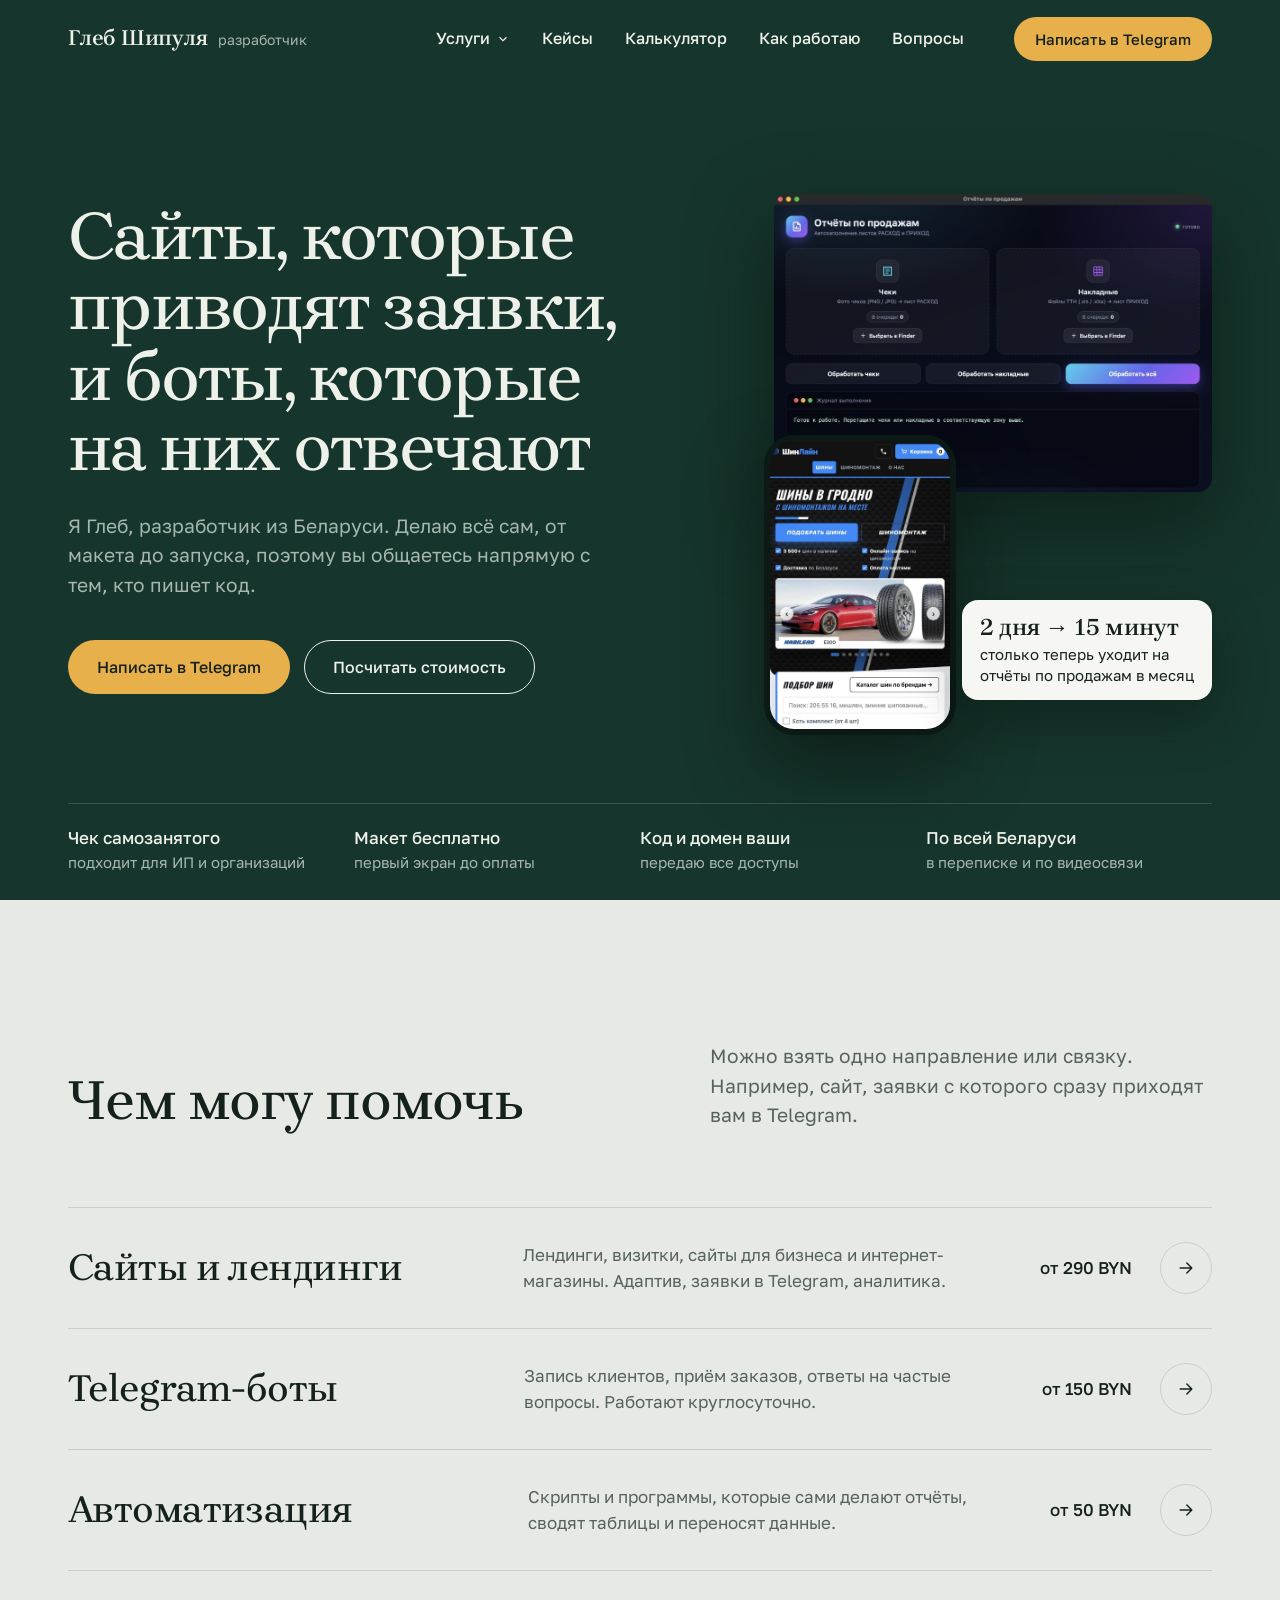
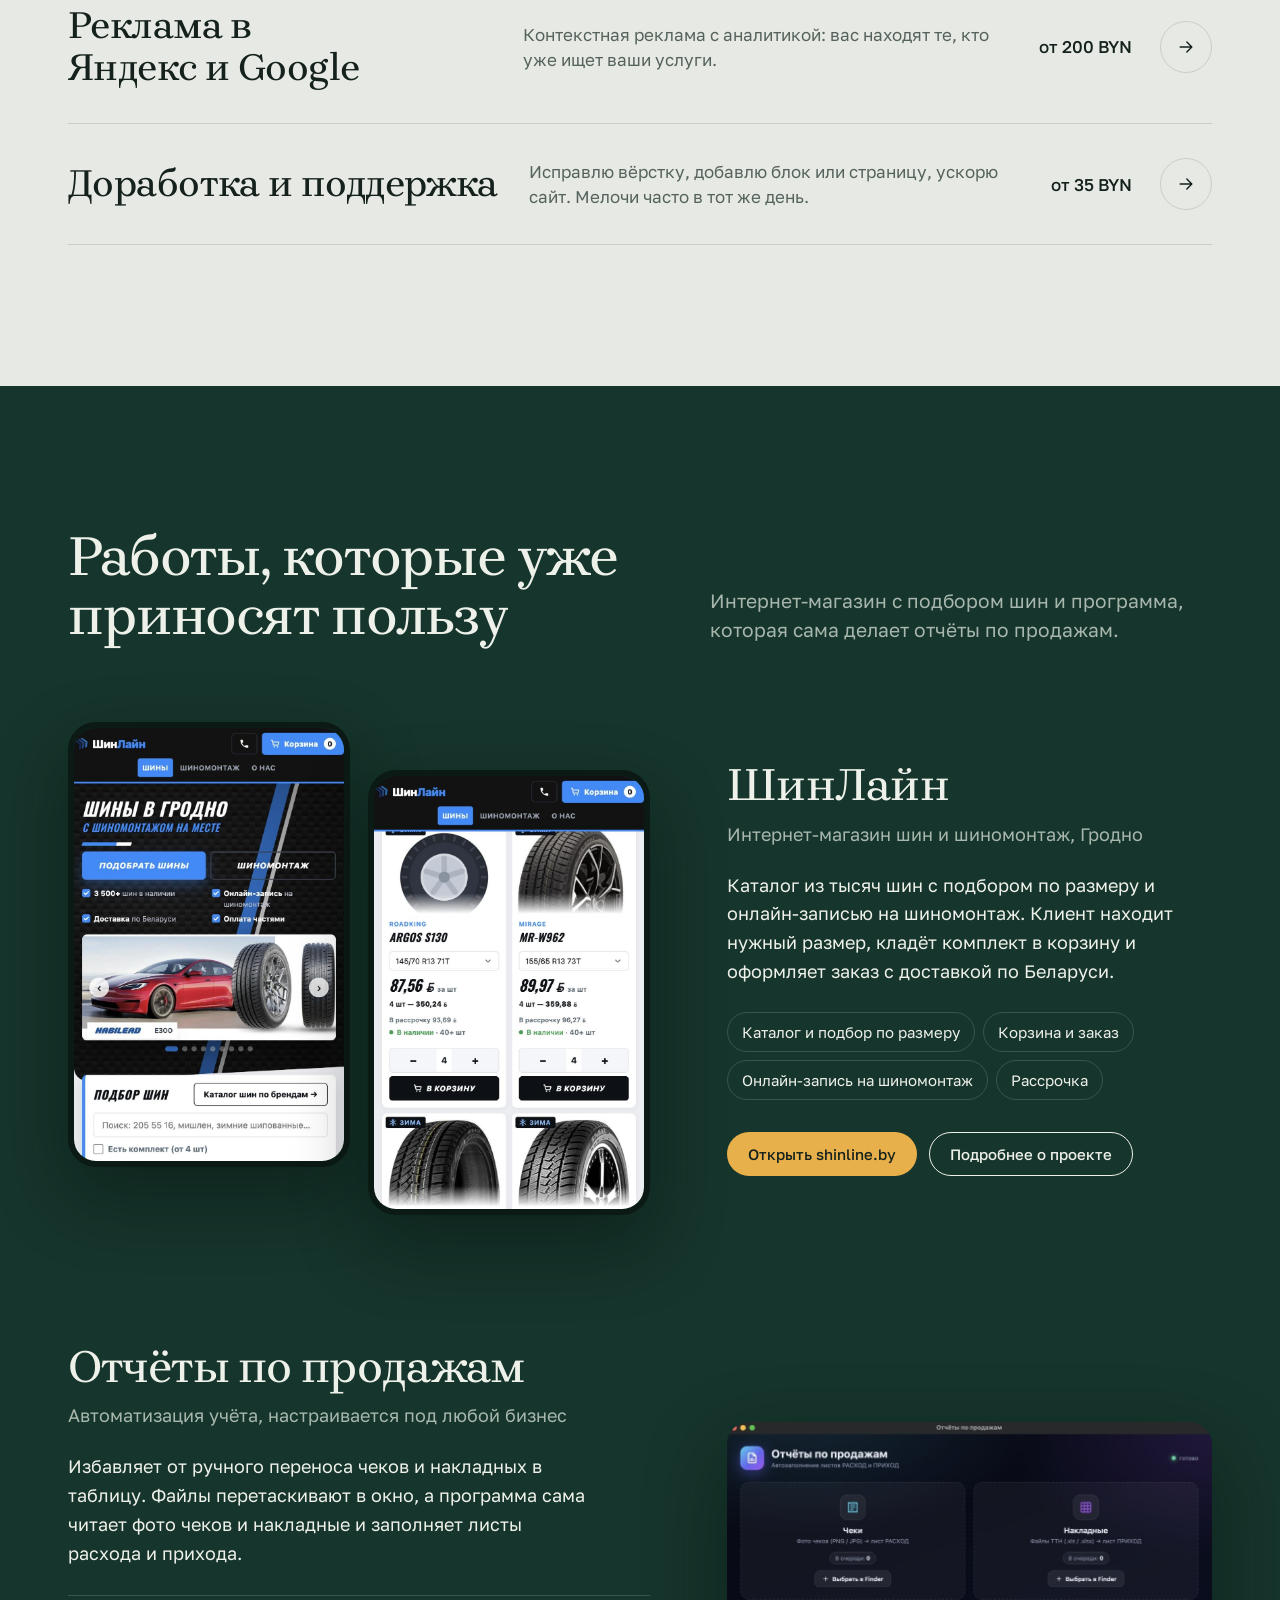
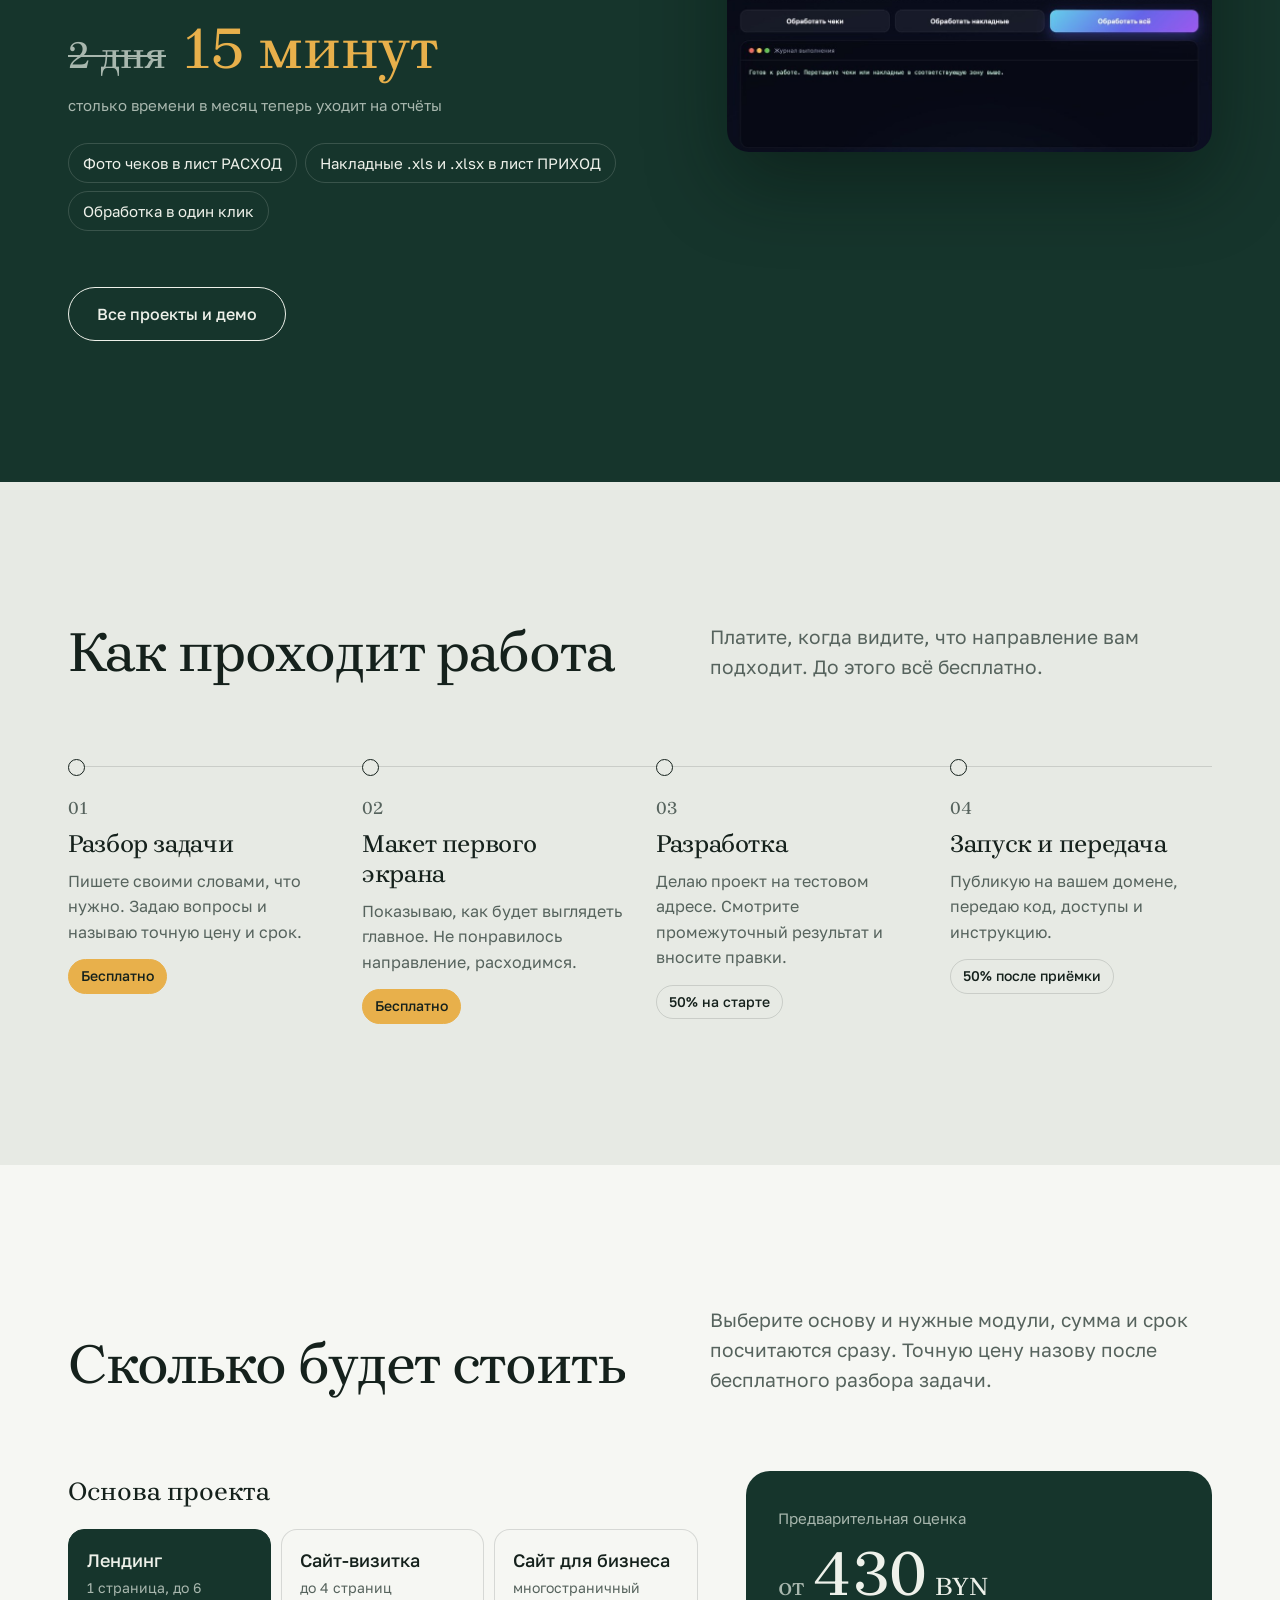
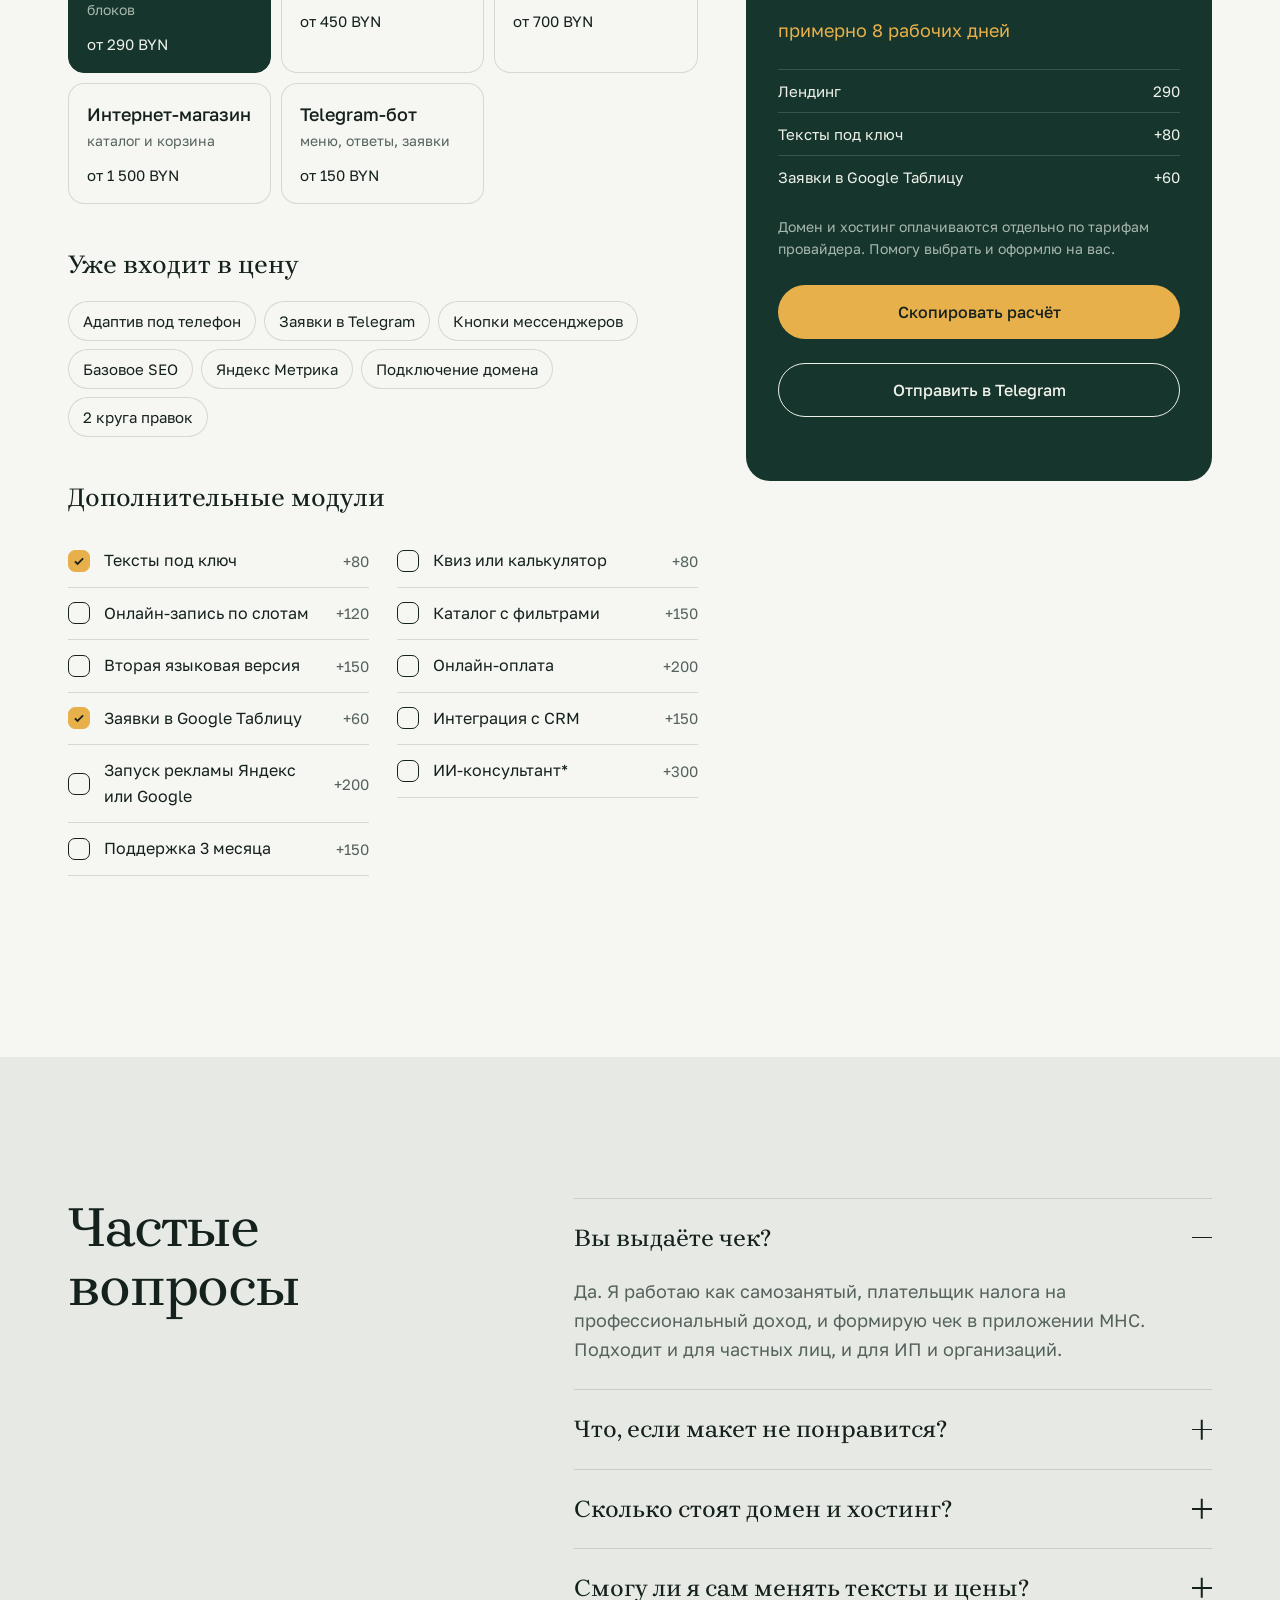
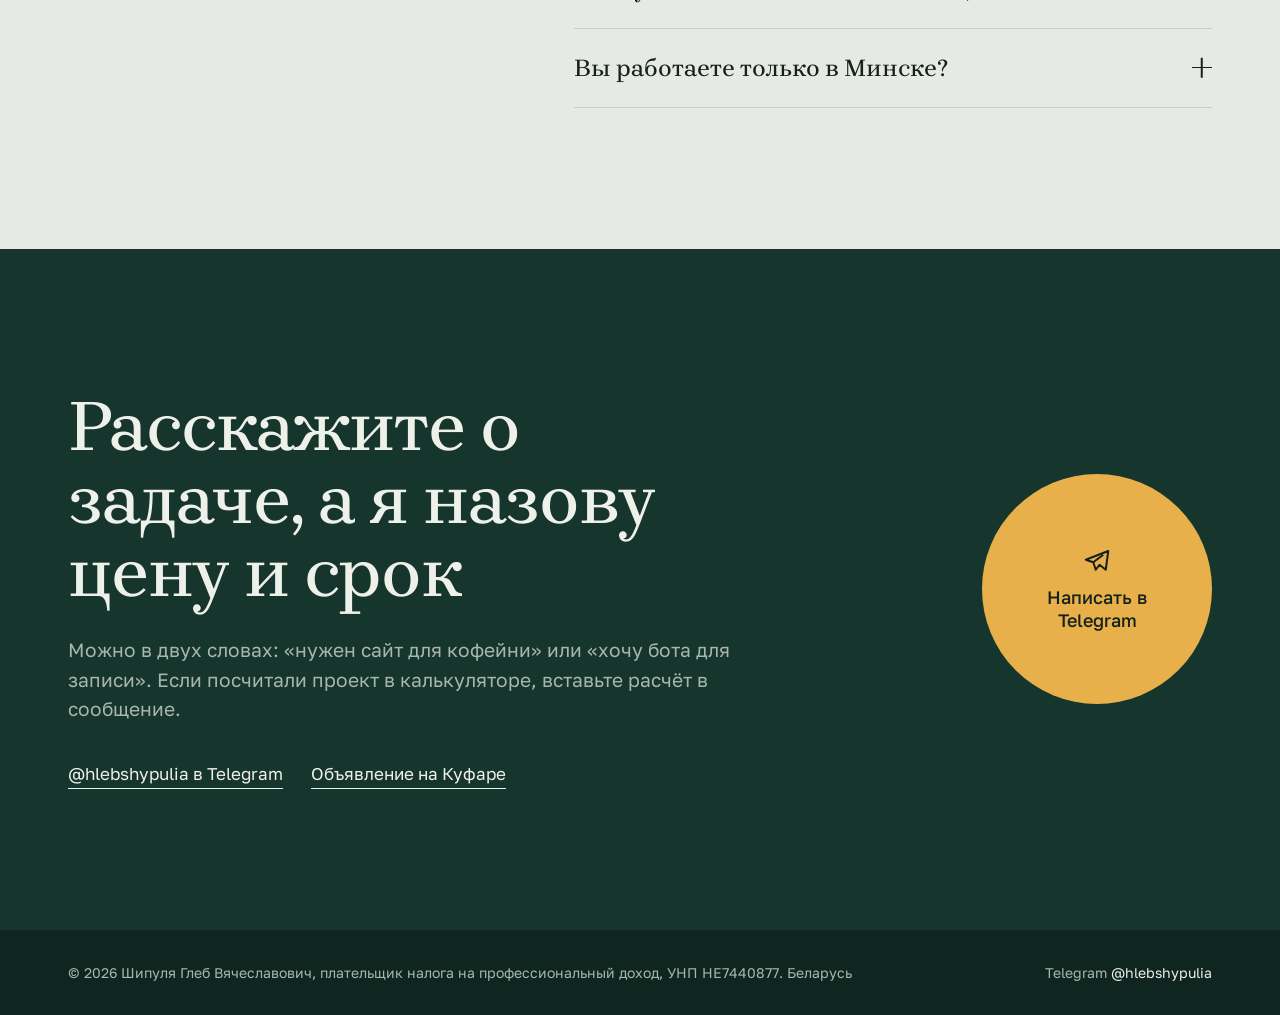
==== commit 773541b2: "Redesign: pine and amber look, custom cursor, service previews, new page generator Co-Authored-By: C" ====
--- a/index.html
+++ b/index.html
@@ -3,155 +3,222 @@
 <head>
 <meta charset="utf-8">
 <meta name="viewport" content="width=device-width, initial-scale=1, viewport-fit=cover">
-<title>Глеб.dev — сайты и Telegram-боты под ключ в Беларуси</title>
-<meta name="description" content="Лендинги, сайты для бизнеса и Telegram-боты под ключ. Калькулятор стоимости, демо-бот, работа как самозанятый с чеком. Удалённо по всей Беларуси.">
+<title>Глеб Шипуля — сайты, Telegram-боты и автоматизация для бизнеса</title>
+<meta name="description" content="Лендинги, сайты для бизнеса, Telegram-боты, автоматизация и реклама под ключ. Работаю как самозанятый с чеком, удалённо по всей Беларуси.">
 <meta property="og:type" content="website">
-<meta property="og:title" content="Глеб.dev — сайты и Telegram-боты под ключ">
-<meta property="og:description" content="Лендинги от 290 BYN, Telegram-боты от 150 BYN. Посчитайте стоимость проекта онлайн.">
+<meta property="og:title" content="Глеб Шипуля — сайты, Telegram-боты и автоматизация для бизнеса">
+<meta property="og:description" content="Сайты от 290 BYN, Telegram-боты от 150 BYN. Калькулятор стоимости и реальные кейсы.">
 <meta property="og:locale" content="ru_RU">
-<meta name="theme-color" content="#2B45FF">
-<link rel="icon" href="data:image/svg+xml,%3Csvg xmlns='http://www.w3.org/2000/svg' viewBox='0 0 64 64'%3E%3Crect x='4' y='4' width='56' height='56' rx='14' fill='%232B45FF' stroke='%230F0F14' stroke-width='5'/%3E%3Ctext x='32' y='45' font-family='Arial,sans-serif' font-weight='900' font-size='34' text-anchor='middle' fill='%23fff'%3E%D0%93%3C/text%3E%3C/svg%3E">
-<link rel="preconnect" href="https://fonts.googleapis.com">
-<link rel="preconnect" href="https://fonts.gstatic.com" crossorigin>
-<link rel="stylesheet" href="https://fonts.googleapis.com/css2?family=Unbounded:wght@600;800;900&family=Onest:wght@400;500;600;700;800&family=JetBrains+Mono:wght@500;700&display=swap">
-<link rel="stylesheet" href="/css/site.css?v=7">
+<meta name="theme-color" content="#16352C">
+<link rel="icon" href="data:image/svg+xml,%3Csvg xmlns='http://www.w3.org/2000/svg' viewBox='0 0 64 64'%3E%3Crect width='64' height='64' rx='16' fill='%2316352C'/%3E%3Ctext x='32' y='46' font-family='Georgia,serif' font-weight='700' font-size='40' text-anchor='middle' fill='%23E8B04B'%3E%D0%93%3C/text%3E%3C/svg%3E">
+<link rel="preload" href="/fonts/brygada-1918-cyrillic-500-normal.woff2" as="font" type="font/woff2" crossorigin>
+<link rel="preload" href="/fonts/golos-text-cyrillic-400-normal.woff2" as="font" type="font/woff2" crossorigin>
+<link rel="stylesheet" href="/css/site.css?v=8">
 </head>
 <body>
+<a class="skip" href="#main">Перейти к содержанию</a>
 <header class="hdr">
   <div class="wrap">
-    <a class="logo" href="/" aria-label="Глеб.dev, на главную"><i>Г</i>Глеб.dev</a>
+    <a class="logo" href="/" aria-label="Глеб Шипуля, на главную">Глеб Шипуля<small>разработчик</small></a>
     <nav class="nav" aria-label="Основное меню">
-      <a href="/sites/">Сайты</a>
-      <a href="/bots/">Боты</a>
-      <a href="/automation/">Автоматизация</a>
-      <a href="/ads/">Реклама</a>
-      <a href="/support/">Доработка</a>
+      <div class="drop">
+        <button class="drop-btn" type="button" aria-expanded="false" aria-controls="dropMenu">Услуги<svg viewBox="0 0 24 24" aria-hidden="true"><path d="m6 9 6 6 6-6"/></svg></button>
+        <div class="drop-menu" id="dropMenu" hidden>
+          <a href="/sites/"><b>Сайты и лендинги</b><span>от 290 BYN</span></a>
+          <a href="/bots/"><b>Telegram-боты</b><span>от 150 BYN</span></a>
+          <a href="/automation/"><b>Автоматизация</b><span>от 50 BYN</span></a>
+          <a href="/ads/"><b>Реклама в Яндекс и Google</b><span>от 200 BYN</span></a>
+          <a href="/support/"><b>Доработка и поддержка</b><span>от 35 BYN</span></a>
+        </div>
+      </div>
       <a href="/projects/">Кейсы</a>
-      <div class="more">
-        <button class="more-btn" type="button" aria-expanded="false" aria-controls="moreMenu">Ещё<svg viewBox="0 0 24 24" aria-hidden="true"><path d="m6 9 6 6 6-6"/></svg></button>
-        <div class="more-menu" id="moreMenu" role="menu" hidden>
-          <a href="/#calc" role="menuitem">Калькулятор</a>
-          <a href="/#process" role="menuitem">Как я работаю</a>
-          <a href="/#faq" role="menuitem">Вопросы</a>
-          <a href="/#contact" role="menuitem">Контакты</a>
-        </div>
-      </div>
+      <a href="/#calc">Калькулятор</a>
+      <a href="/#process">Как работаю</a>
+      <a href="/#faq">Вопросы</a>
     </nav>
-    <a class="btn btn-y btn-sm hdr-cta" href="https://t.me/hlebshypulia" target="_blank" rel="noopener">Написать в Telegram</a>
-    <button class="burger" type="button" aria-expanded="false" aria-controls="mnav" aria-label="Открыть меню"><span></span><span></span><span></span></button>
+    <a class="btn btn-amber btn-sm hdr-cta" href="https://t.me/hlebshypulia" target="_blank" rel="noopener" data-magnetic="0.25">Написать в Telegram</a>
+    <button class="burger" type="button" aria-expanded="false" aria-controls="mnav" aria-label="Открыть меню"><i></i><i></i></button>
   </div>
-  <nav class="mnav" id="mnav" aria-label="Меню" hidden>
-    <p class="mnav-h">Услуги</p>
-    <a href="/sites/">Сайты и лендинги</a>
-    <a href="/bots/">Telegram-боты</a>
-    <a href="/automation/">Автоматизация</a>
-    <a href="/ads/">Реклама в Яндекс и Google</a>
-    <a href="/support/">Доработка и поддержка</a>
-    <hr>
-    <a href="/projects/">Кейсы</a>
-    <a href="/#calc">Калькулятор</a>
-    <a href="/#process">Как я работаю</a>
-    <a href="/#faq">Вопросы</a>
-    <a href="/#contact">Контакты</a>
-    <a class="btn btn-y" href="https://t.me/hlebshypulia" target="_blank" rel="noopener">Написать в Telegram</a>
-  </nav>
 </header>
+<nav class="mnav" id="mnav" aria-label="Меню" hidden>
+    <a class="big" href="/sites/">Сайты и лендинги<span>от 290 BYN</span></a>
+    <a class="big" href="/bots/">Telegram-боты<span>от 150 BYN</span></a>
+    <a class="big" href="/automation/">Автоматизация<span>от 50 BYN</span></a>
+    <a class="big" href="/ads/">Реклама в Яндекс и Google<span>от 200 BYN</span></a>
+    <a class="big" href="/support/">Доработка и поддержка<span>от 35 BYN</span></a>
+    <div class="sep"></div>
+    <a class="sm" href="/projects/">Кейсы</a>
+    <a class="sm" href="/#calc">Калькулятор</a>
+    <a class="sm" href="/#process">Как работаю</a>
+    <a class="sm" href="/#faq">Вопросы</a>
+    <a class="btn btn-amber" href="https://t.me/hlebshypulia" target="_blank" rel="noopener">Написать в Telegram</a>
+</nav>
 
-<main id="top">
-  <!-- HERO -->
-  <section class="band b-blue hero">
-    <div class="wrap">
+<main id="main">
+  <section class="hero pine">
+    <div class="wrap hero-main">
       <div>
-        <span class="status"><span class="dot"></span>Принимаю заказы · онлайн</span>
-        <h1>Сайты и боты, которые <span class="y">работают</span>, пока вы <span class="box">заняты</span></h1>
-        <p class="sub">Я Глеб, разработчик из Беларуси. Делаю <b>лендинги</b>, <b>сайты для бизнеса</b> и <b>Telegram-ботов</b> под ключ: от первого макета до запуска на вашем домене.</p>
-        <div class="hero-cta">
-          <a class="btn btn-y" href="#calc">Рассчитать стоимость →</a>
-          <a class="btn btn-w" href="#demo">Попробовать бота</a>
-        </div>
-      </div>
-      <div class="hero-side">
-        <div class="sticker st-price">от<b>290</b>BYN</div>
-        <div class="term" aria-label="Пример журнала запуска сайта">
-          <div class="term-bar"><i></i><i></i><i></i><button class="btn btn-y" id="runDeploy" type="button">▶ Запустить</button></div>
-          <div class="term-body" id="termBody"></div>
-        </div>
-        <div class="sticker st-check">✓ Выдаю чек НПД</div>
+        <h1 class="h1" data-split>Сайты, которые приводят заявки, и боты, которые на них отвечают</h1>
+        <p class="lead" data-fade data-delay="550">Я Глеб, разработчик из Беларуси. Делаю всё сам, от макета до запуска, поэтому вы общаетесь напрямую с тем, кто пишет код.</p>
+        <div class="hero-cta" data-fade data-delay="700">
+          <a class="btn btn-amber" href="https://t.me/hlebshypulia" target="_blank" rel="noopener" data-magnetic>Написать в Telegram</a>
+          <a class="btn btn-line" href="#calc" data-magnetic>Посчитать стоимость</a>
+        </div>
+      </div>
+      <div class="hero-art" data-fade data-delay="250">
+        <div class="layer art-app" data-depth="-26"><img src="/img/reports-app.jpg" alt="Окно программы «Отчёты по продажам»: зоны для чеков и накладных, кнопки обработки и журнал" width="988" height="671"></div>
+        <div class="layer art-phone" data-depth="40"><img src="/img/shinline-hero.jpg" alt="Главный экран сайта ШинЛайн на телефоне" width="800" height="1283"></div>
+        <div class="layer art-cap" data-depth="18"><b>2 дня → 15 минут</b>столько теперь уходит на отчёты по продажам в месяц</div>
+      </div>
+    </div>
+    <div class="wrap">
+      <div class="hero-facts" data-fade data-delay="900">
+        <div><b>Чек самозанятого</b>подходит для ИП и организаций</div>
+        <div><b>Макет бесплатно</b>первый экран до оплаты</div>
+        <div><b>Код и домен ваши</b>передаю все доступы</div>
+        <div><b>По всей Беларуси</b>в переписке и по видеосвязи</div>
       </div>
     </div>
   </section>
 
-  <div class="ticker" aria-hidden="true">
-    <div class="ticker-in">
-      <span>Лендинги</span><span>Сайты-визитки</span><span>Telegram-боты</span><span>Интернет-магазины</span><span>Автоматизация</span><span>Реклама Яндекс и Google</span><span>Доработка сайтов</span>
-      <span>Лендинги</span><span>Сайты-визитки</span><span>Telegram-боты</span><span>Интернет-магазины</span><span>Автоматизация</span><span>Реклама Яндекс и Google</span><span>Доработка сайтов</span>
-    </div>
-  </div>
-
-  <!-- SERVICES -->
-  <section class="band b-paper" id="services">
-    <div class="wrap">
-      <div class="head">
-        <span class="kicker">Что я делаю</span>
-        <h2 class="h2">Пять направлений</h2>
-        <p class="sub">Можно взять одно или собрать связку: например, сайт с формой заявки, которая сразу приходит вам в Telegram.</p>
-      </div>
-      <div class="svc">
-        <article class="card c1">
-          <span class="card-ic"><svg viewBox="0 0 24 24" aria-hidden="true"><rect x="3" y="4" width="18" height="16" rx="2"/><path d="M3 9h18M7 13h6M7 16h4"/></svg></span>
-          <h3><a href="/sites/">Сайты и лендинги</a></h3>
-          <p>Лендинги, визитки, сайты для бизнеса и каталоги. Адаптив под телефон, форма заявки, SEO-основа и аналитика.</p>
-          <div class="pr"><span class="pv">от <b>290 BYN</b></span><span class="more-link">Подробнее</span></div>
+  <section class="sec " id="services">
+    <div class="wrap">
+      <div class="sec-head">
+        <h2 class="h2" data-split>Чем могу помочь</h2>
+        <p class="lead" data-fade>Можно взять одно направление или связку. Например, сайт, заявки с которого сразу приходят вам в Telegram.</p>
+      </div>
+      <ul class="svc-list">
+        <li class="svc-row" data-key="sites">
+          <a href="/sites/">
+            <h3>Сайты и лендинги</h3>
+            <p>Лендинги, визитки, сайты для бизнеса и интернет-магазины. Адаптив, заявки в Telegram, аналитика.</p>
+            <span class="price">от 290 BYN</span>
+            <span class="go"><svg viewBox="0 0 24 24" aria-hidden="true"><path d="M5 12h14M13 6l6 6-6 6"/></svg></span>
+          </a>
+        </li>
+        <li class="svc-row" data-key="bots">
+          <a href="/bots/">
+            <h3>Telegram-боты</h3>
+            <p>Запись клиентов, приём заказов, ответы на частые вопросы. Работают круглосуточно.</p>
+            <span class="price">от 150 BYN</span>
+            <span class="go"><svg viewBox="0 0 24 24" aria-hidden="true"><path d="M5 12h14M13 6l6 6-6 6"/></svg></span>
+          </a>
+        </li>
+        <li class="svc-row" data-key="automation">
+          <a href="/automation/">
+            <h3>Автоматизация</h3>
+            <p>Скрипты и программы, которые сами делают отчёты, сводят таблицы и переносят данные.</p>
+            <span class="price">от 50 BYN</span>
+            <span class="go"><svg viewBox="0 0 24 24" aria-hidden="true"><path d="M5 12h14M13 6l6 6-6 6"/></svg></span>
+          </a>
+        </li>
+        <li class="svc-row" data-key="ads">
+          <a href="/ads/">
+            <h3>Реклама в Яндекс и Google</h3>
+            <p>Контекстная реклама с аналитикой: вас находят те, кто уже ищет ваши услуги.</p>
+            <span class="price">от 200 BYN</span>
+            <span class="go"><svg viewBox="0 0 24 24" aria-hidden="true"><path d="M5 12h14M13 6l6 6-6 6"/></svg></span>
+          </a>
+        </li>
+        <li class="svc-row" data-key="support">
+          <a href="/support/">
+            <h3>Доработка и поддержка</h3>
+            <p>Исправлю вёрстку, добавлю блок или страницу, ускорю сайт. Мелочи часто в тот же день.</p>
+            <span class="price">от 35 BYN</span>
+            <span class="go"><svg viewBox="0 0 24 24" aria-hidden="true"><path d="M5 12h14M13 6l6 6-6 6"/></svg></span>
+          </a>
+        </li>
+      </ul>
+    </div>
+  </section>
+  <div class="preview" aria-hidden="true"><div class="preview-in">
+    <img data-key="sites" src="/img/shinline-hero.jpg" alt="" loading="lazy">
+    <div data-key="bots"><div class="mock mock-chat">
+  <div class="m">Здравствуйте! Выберите услугу</div>
+  <div class="kb"><span>Стрижка</span><span>Борода</span><span>Комплекс</span></div>
+  <div class="m me">Стрижка</div>
+  <div class="m">Свободно сегодня: 15:00, 17:30, 19:00</div>
+  <div class="m me">17:30</div>
+  <div class="m">Готово! Напомню за 2 часа до визита</div>
+</div></div>
+    <img data-key="automation" src="/img/reports-app.jpg" alt="" loading="lazy">
+    <div data-key="ads"><div class="mock mock-ad">
+  <div class="q">шиномонтаж гродно</div>
+  <div class="r"><small>Реклама · example.by</small><b>Шиномонтаж в Гродно. Запись онлайн за минуту</b><p>Без очередей, работаем без выходных. Шины в наличии.</p><div class="sl"><span>Цены</span><span>Запись</span><span>Адрес</span></div></div>
+  <div class="r dim"><small>example2.by</small><b>Шины и диски: каталог</b><p>Подбор по размеру автомобиля.</p></div>
+</div></div>
+    <div data-key="support"><div class="mock mock-speed">
+  <div class="row"><div class="ring bad">38</div><div><b>До: 38 из 100</b><span>оценка скорости на телефоне</span></div></div>
+  <div class="row"><div class="ring good">96</div><div><b>После: 96 из 100</b><span>сжатые фото, чистый код</span></div></div>
+</div></div>
+  </div></div>
+  <section class="sec pine" id="works">
+    <div class="wrap">
+      <div class="sec-head">
+        <h2 class="h2" data-split>Работы, которые уже приносят пользу</h2>
+        <p class="lead" data-fade>Интернет-магазин с подбором шин и программа, которая сама делает отчёты по продажам.</p>
+      </div>
+      <div class="cases">
+        <article class="case" id="shinline">
+          <a class="case-media" href="https://shinline.by" target="_blank" rel="noopener" data-cursor="Открыть" data-wipe aria-label="Открыть сайт shinline.by"><div class="phone-pair"><div class="ph"><img src="/img/shinline-hero.jpg" alt="Главный экран сайта ШинЛайн на телефоне" width="800" height="1283" loading="lazy"></div><div class="ph"><img src="/img/shinline-catalog.jpg" alt="Каталог шин с ценами на сайте ШинЛайн" width="800" height="1283" loading="lazy"></div></div></a>
+          <div>
+            <h3 data-split>ШинЛайн</h3>
+            <p class="where">Интернет-магазин шин и шиномонтаж, Гродно</p>
+            <p class="desc">Каталог из тысяч шин с подбором по размеру и онлайн-записью на шиномонтаж. Клиент находит нужный размер, кладёт комплект в корзину и оформляет заказ с доставкой по Беларуси.</p>
+            <ul class="tags"><li>Каталог и подбор по размеру</li><li>Корзина и заказ</li><li>Онлайн-запись на шиномонтаж</li><li>Рассрочка</li></ul>
+            <div class="actions">
+            <a class="btn btn-amber btn-sm" href="https://shinline.by" target="_blank" rel="noopener">Открыть shinline.by</a>
+            <a class="btn btn-line btn-sm" href="/projects/#shinline">Подробнее о проекте</a>
+            </div>
+          </div>
         </article>
-        <article class="card c2">
-          <span class="card-ic"><svg viewBox="0 0 24 24" aria-hidden="true"><path d="M21 12a8 8 0 0 1-11.6 7.1L4 21l1.9-5.4A8 8 0 1 1 21 12z"/><path d="M9 12h.01M12 12h.01M15 12h.01"/></svg></span>
-          <h3><a href="/bots/">Telegram-боты</a></h3>
-          <p>Запись клиентов, приём заказов, ответы на частые вопросы, уведомления. Работает круглосуточно без администратора.</p>
-          <div class="pr"><span class="pv">от <b>150 BYN</b></span><span class="more-link">Подробнее</span></div>
+        <article class="case flip" id="reports">
+          <a class="case-media" href="/projects/#reports" data-cursor="Подробнее" data-wipe><div class="shot"><img src="/img/reports-app.jpg" alt="Окно программы «Отчёты по продажам»: зоны для чеков и накладных, кнопки обработки и журнал" width="988" height="671" loading="lazy"></div></a>
+          <div>
+            <h3 data-split>Отчёты по продажам</h3>
+            <p class="where">Автоматизация учёта, настраивается под любой бизнес</p>
+            <p class="desc">Избавляет от ручного переноса чеков и накладных в таблицу. Файлы перетаскивают в окно, а программа сама читает фото чеков и накладные и заполняет листы расхода и прихода.</p>
+            <div class="result" role="group" aria-label="Время на отчёты в месяц: было 2 дня, стало 15 минут">
+              <s>2 дня</s><b>15 минут</b><small>столько времени в месяц теперь уходит на отчёты</small>
+            </div>
+            <ul class="tags"><li>Фото чеков в лист РАСХОД</li><li>Накладные .xls и .xlsx в лист ПРИХОД</li><li>Обработка в один клик</li></ul>
+          </div>
         </article>
-        <article class="card c3">
-          <span class="card-ic"><svg viewBox="0 0 24 24" aria-hidden="true"><circle cx="7" cy="7" r="3"/><circle cx="17" cy="17" r="3"/><path d="M10 7h5a2 2 0 0 1 2 2v5M14 17H9a2 2 0 0 1-2-2v-5"/></svg></span>
-          <h3><a href="/automation/">Автоматизация</a></h3>
-          <p>Скрипты для рутины, Google Таблицы, парсеры открытых данных, связки сайта, бота и CRM по API.</p>
-          <div class="pr"><span class="pv">от <b>50 BYN</b></span><span class="more-link">Подробнее</span></div>
-        </article>
-        <article class="card c5">
-          <span class="card-ic"><svg viewBox="0 0 24 24" aria-hidden="true"><path d="M3 11v2a1 1 0 0 0 1 1h2l5 4V6L6 10H4a1 1 0 0 0-1 1z"/><path d="M15.5 8.5a5 5 0 0 1 0 7M18.5 5.5a9 9 0 0 1 0 13"/></svg></span>
-          <h3><a href="/ads/">Реклама в Яндекс и Google</a></h3>
-          <p>Настрою контекстную рекламу с аналитикой, чтобы сайт видели те, кто уже ищет ваши услуги.</p>
-          <div class="pr"><span class="pv">от <b>200 BYN</b></span><span class="more-link">Подробнее</span></div>
-        </article>
-        <article class="card c4">
-          <span class="card-ic"><svg viewBox="0 0 24 24" aria-hidden="true"><path d="M14.7 6.3a4 4 0 0 0-5.4 5.4L3 18l3 3 6.3-6.3a4 4 0 0 0 5.4-5.4l-2.6 2.6-2.4-.6-.6-2.4z"/></svg></span>
-          <h3><a href="/support/">Доработка и поддержка</a></h3>
-          <p>Исправлю вёрстку, добавлю блок или страницу, ускорю сайт, перенесу на другой хостинг. Мелочи часто в тот же день.</p>
-          <div class="pr"><span class="pv">от <b>35 BYN</b></span><span class="more-link">Подробнее</span></div>
-        </article>
-      </div>
-    </div>
-  </section>
-
-  <!-- CALCULATOR -->
-  <section class="band b-yellow" id="calc">
-    <div class="wrap">
-      <div class="head">
-        <span class="kicker">Калькулятор</span>
-        <h2 class="h2">Соберите свой проект</h2>
-        <p class="sub">Выберите основу и нужные модули, справа сразу появится цена и срок. Точную сумму назову после короткого бесплатного разбора задачи.</p>
+      </div>
+      <div class="center-cta"><a class="btn btn-line" href="/projects/" data-magnetic>Все проекты и демо</a></div>
+    </div>
+  </section>
+  <section class="sec " id="process">
+    <div class="wrap">
+      <div class="sec-head">
+        <h2 class="h2" data-split>Как проходит работа</h2>
+        <p class="lead" data-fade>Платите, когда видите, что направление вам подходит. До этого всё бесплатно.</p>
+      </div>
+      <ol class="steps">
+        <li class="step" data-fade><span class="num">01</span><h3>Разбор задачи</h3><p>Пишете своими словами, что нужно. Задаю вопросы и называю точную цену и срок.</p><span class="pay free">Бесплатно</span></li>
+        <li class="step" data-fade><span class="num">02</span><h3>Макет первого экрана</h3><p>Показываю, как будет выглядеть главное. Не понравилось направление, расходимся.</p><span class="pay free">Бесплатно</span></li>
+        <li class="step" data-fade><span class="num">03</span><h3>Разработка</h3><p>Делаю проект на тестовом адресе. Смотрите промежуточный результат и вносите правки.</p><span class="pay">50% на старте</span></li>
+        <li class="step" data-fade><span class="num">04</span><h3>Запуск и передача</h3><p>Публикую на вашем домене, передаю код, доступы и инструкцию.</p><span class="pay">50% после приёмки</span></li>
+      </ol>
+    </div>
+  </section>
+  <section class="sec paper" id="calc">
+    <div class="wrap">
+      <div class="sec-head">
+        <h2 class="h2" data-split>Сколько будет стоить</h2>
+        <p class="lead" data-fade>Выберите основу и нужные модули, сумма и срок посчитаются сразу. Точную цену назову после бесплатного разбора задачи.</p>
       </div>
       <div class="calc">
-        <div class="panel">
-          <fieldset style="border:0;margin:0;padding:0;min-width:0">
-            <legend class="step-h"><span>1</span>Основа проекта</legend>
+        <div>
+          <fieldset>
+            <legend>Основа проекта</legend>
             <div class="plats" id="plats"></div>
           </fieldset>
-          <div>
-            <div class="step-h"><span>2</span>Уже входит в цену</div>
-            <div class="included" id="included"></div>
-          </div>
-          <fieldset style="border:0;margin:0;padding:0;min-width:0">
-            <legend class="step-h"><span>3</span>Дополнительные модули</legend>
-            <div class="mods-list" id="modsList"></div>
+          <p class="calc-h" style="font-family:var(--f-display);font-size:26px;margin:0 0 16px">Уже входит в цену</p>
+          <div class="included" id="included"></div>
+          <fieldset>
+            <legend>Дополнительные модули</legend>
+            <div class="mods" id="modsList"></div>
           </fieldset>
         </div>
         <aside class="est" aria-live="polite">
@@ -160,297 +227,49 @@
           <span class="est-days" id="estDays"></span>
           <ul class="est-list" id="estList"></ul>
           <p class="est-note">Домен и хостинг оплачиваются отдельно по тарифам провайдера. Помогу выбрать и оформлю на вас.</p>
-          <button class="btn btn-y" id="copyCalc" type="button">Скопировать расчёт</button>
-          <a class="btn btn-w" href="#contact">Отправить мне в Telegram</a>
+          <button class="btn btn-amber" id="copyCalc" type="button">Скопировать расчёт</button>
+          <a class="btn btn-line" href="https://t.me/hlebshypulia" target="_blank" rel="noopener">Отправить в Telegram</a>
           <div class="copied" id="copied" role="status"></div>
         </aside>
       </div>
     </div>
   </section>
-
-  <!-- DEMO -->
-  <section class="band b-pink" id="demo">
-    <div class="wrap demo">
+  <section class="sec" id="faq">
+    <div class="wrap faq">
+      <div class="sec-head solo">
+        <h2 class="h2" data-split>Частые вопросы</h2>
+      </div>
+      <div class="qs">
+        <details open><summary>Вы выдаёте чек?<i aria-hidden="true"></i></summary><p>Да. Я работаю как самозанятый, плательщик налога на профессиональный доход, и формирую чек в приложении МНС. Подходит и для частных лиц, и для ИП и организаций.</p></details>
+        <details><summary>Что, если макет не понравится?<i aria-hidden="true"></i></summary><p>Макет первого экрана я делаю бесплатно и до оплаты. Если направление не подошло, вы ничего не платите. После старта работ в цену входят 2 круга правок.</p></details>
+        <details><summary>Сколько стоят домен и хостинг?<i aria-hidden="true"></i></summary><p>Их стоимость не входит в мою работу и зависит от провайдера. Помогу выбрать тариф и оформлю домен на вас, чтобы сайт полностью принадлежал вам.</p></details>
+        <details><summary>Смогу ли я сам менять тексты и цены?<i aria-hidden="true"></i></summary><p>Да. Могу сделать удобную панель управления или передать инструкцию, где и что поменять. Если не хочется разбираться, есть поддержка от 50 BYN в месяц.</p></details>
+        <details><summary>Вы работаете только в Минске?<i aria-hidden="true"></i></summary><p>Нет, удалённо по всей Беларуси. Всё обсуждаем в переписке или по видеосвязи, результат передаю через интернет.</p></details>
+      </div>
+    </div>
+  </section>
+  <section class="sec pine contact" id="contact">
+    <div class="wrap">
       <div>
-        <span class="kicker">Живое демо</span>
-        <h2 class="h2">Попробуйте бота записи</h2>
-        <p class="sub">Пример бота, который записывает клиентов в барбершоп. Нажимайте кнопки: всё работает так же, как в Telegram.</p>
-        <div class="points">
-          <div class="point"><svg viewBox="0 0 24 24" aria-hidden="true"><circle cx="12" cy="12" r="9"/><path d="M12 7v5l3 2"/></svg><span><b>Работает 24/7.</b> Клиент записывается ночью, а вы утром видите готовую запись.</span></div>
-          <div class="point"><svg viewBox="0 0 24 24" aria-hidden="true"><path d="M6 8a6 6 0 1 1 12 0c0 7 3 9 3 9H3s3-2 3-9"/><path d="M10.3 21a1.9 1.9 0 0 0 3.4 0"/></svg><span><b>Уведомления.</b> О каждой записи бот сразу пишет вам.</span></div>
-          <div class="point"><svg viewBox="0 0 24 24" aria-hidden="true"><path d="M4 4h16v12H5.2L4 17.2z"/><path d="M8 9h8M8 12h5"/></svg><span><b>Напоминания.</b> Бот сам напомнит клиенту о визите.</span></div>
-        </div>
-      </div>
-      <div class="chat" id="chat">
-        <div class="chat-top">
-          <div class="chat-av">Л</div>
-          <div><div class="nm">Барбершоп «Лезвие»</div><div class="st">бот онлайн</div></div>
-          <button class="btn btn-w btn-sm" id="chatReset" type="button">Заново</button>
-        </div>
-        <div class="chat-log" id="chatLog" aria-live="polite"></div>
-        <div class="chat-kb" id="chatKb"></div>
-      </div>
-    </div>
-  </section>
-
-  <!-- PROCESS -->
-  <section class="band b-paper" id="process">
-    <div class="wrap">
-      <div class="head">
-        <span class="kicker">Без риска для вас</span>
-        <h2 class="h2">Как проходит работа</h2>
-      </div>
-      <div class="steps">
-        <div class="step"><span class="n">01</span><h3>Разбор задачи</h3><p>Вы пишете своими словами, что нужно. Я задаю вопросы и называю точную цену и срок.</p><span class="pay pay-0">Бесплатно</span></div>
-        <div class="step"><span class="n">02</span><h3>Макет первого экрана</h3><p>Показываю, как будет выглядеть главная часть. Не понравилось направление — расходимся.</p><span class="pay pay-0">Бесплатно</span></div>
-        <div class="step"><span class="n">03</span><h3>Разработка</h3><p>Делаю проект на тестовом адресе. Вы смотрите промежуточный результат и вносите правки.</p><span class="pay pay-50">50% на старте</span></div>
-        <div class="step"><span class="n">04</span><h3>Запуск и передача</h3><p>Публикую на вашем домене, передаю код, доступы и инструкцию.</p><span class="pay pay-50">50% после приёмки</span></div>
-      </div>
-    </div>
-  </section>
-
-  <!-- WORKS -->
-  <section class="band b-ink" id="works">
-    <div class="wrap">
-      <div class="head">
-        <span class="kicker">Работы</span>
-        <h2 class="h2">Проекты</h2>
-        <p class="sub" style="color:#D6D6E0">Реальные сайт и автоматизация, которые уже работают.</p>
-      </div>
-      <div class="minis">
-        <a class="mini" href="projects/#shinline">
-          <div class="mini-media" aria-hidden="true">
-            <div class="phone"><img src="img/shinline-hero.jpg" alt="" loading="lazy" width="800" height="1283"></div>
-            <div class="phone"><img src="img/shinline-catalog.jpg" alt="" loading="lazy" width="800" height="1283"></div>
-          </div>
-          <div class="mini-body">
-            <span class="case-tag" style="align-self:flex-start">Интернет-магазин</span>
-            <h3>ШинЛайн</h3>
-            <p>Каталог шин с подбором по размеру, корзиной и онлайн-записью на шиномонтаж.</p>
-            <span class="mini-more">Смотреть кейс</span>
-          </div>
-        </a>
-        <a class="mini" href="projects/#reports">
-          <div class="mini-media mini-app" aria-hidden="true">
-            <div class="appshot"><img src="img/reports-app.jpg" alt="" loading="lazy" width="988" height="671"></div>
-          </div>
-          <div class="mini-body">
-            <span class="case-tag" style="align-self:flex-start;background:var(--yellow)">Автоматизация</span>
-            <h3>Отчёты по продажам</h3>
-            <div class="result" role="group" aria-label="Время на отчёты в месяц: было 2 дня, стало 15 минут">
-              <span class="was">2 дня</span><span class="arr" aria-hidden="true">→</span><span class="now">15 минут</span>
-            </div>
-            <span class="mini-more">Смотреть кейс</span>
-          </div>
-        </a>
-      </div>
-      <div class="all-projects"><a class="btn btn-y" href="projects/">Все проекты и демо</a></div>
-    </div>
-  </section>
-
-  <!-- FAQ -->
-  <section class="band b-paper" id="faq">
-    <div class="wrap faq">
-      <div>
-        <span class="kicker">Вопросы</span>
-        <h2 class="h2">Частые вопросы</h2>
-      </div>
-      <div class="qs">
-        <details open>
-          <summary>Вы выдаёте чек?</summary>
-          <p>Да. Я работаю как самозанятый (плательщик налога на профессиональный доход) и формирую чек в приложении МНС. Это подходит и для частных лиц, и для ИП и организаций.</p>
-        </details>
-        <details>
-          <summary>Что, если макет не понравится?</summary>
-          <p>Макет первого экрана я делаю бесплатно и до оплаты. Если направление не подошло, вы ничего не платите. После старта работ в цену входят 2 круга правок.</p>
-        </details>
-        <details>
-          <summary>Сколько стоят домен и хостинг?</summary>
-          <p>Их стоимость не входит в мою работу и зависит от провайдера. Я помогу выбрать подходящий тариф и оформлю домен на вас, чтобы сайт полностью принадлежал вам.</p>
-        </details>
-        <details>
-          <summary>Смогу ли я сам менять тексты и цены?</summary>
-          <p>Да. По желанию сделаю удобную панель управления или передам инструкцию, где и что поменять. Если не хочется разбираться, есть поддержка от 50 BYN в месяц.</p>
-        </details>
-        <details>
-          <summary>Вы работаете только в Минске?</summary>
-          <p>Нет, работаю удалённо по всей Беларуси. Всё обсуждаем в переписке или созвоне, результат передаю через интернет.</p>
-        </details>
-      </div>
-    </div>
-  </section>
-
-  <!-- CONTACT -->
-  <section class="band b-blue cta" id="contact">
-    <div class="wrap">
-      <div>
-        <span class="status"><span class="dot"></span>Свободен для новых проектов</span>
-        <h2 class="h2">Напишите <span class="y">задачу</span>, назову цену</h2>
-        <p class="sub">Можно в двух словах: «нужен сайт для кофейни» или «хочу бота для записи». Если посчитали проект в калькуляторе, просто вставьте расчёт в сообщение.</p>
-      </div>
-      <div class="contacts">
-        <div class="contact">
-          <span class="ci"><svg viewBox="0 0 24 24" aria-hidden="true"><path d="M21 4 3 11l6 2 2 6 3-4 5 4z"/><path d="m9 13 8-6"/></svg></span>
-          <span class="tx"><small>Telegram</small><b id="tgHandle"></b></span>
-          <a class="btn btn-y btn-sm" id="tgLink" href="#" target="_blank" rel="noopener">Написать</a>
-        </div>
-        <div class="contact">
-          <span class="ci"><svg viewBox="0 0 24 24" aria-hidden="true"><path d="M4 7h16l-1.5 12h-13z"/><path d="M9 7a3 3 0 0 1 6 0"/></svg></span>
-          <span class="tx"><small>Куфар</small><b>Объявление и отзывы</b></span>
-          <a class="btn btn-w btn-sm" id="kufarLink" href="https://www.kufar.by/item/1089806398" target="_blank" rel="noopener">Открыть</a>
-        </div>
-      </div>
+        <h2 data-split>Расскажите о задаче, а я назову цену и срок</h2>
+        <p class="lead" data-fade>Можно в двух словах: «нужен сайт для кофейни» или «хочу бота для записи». Если посчитали проект в калькуляторе, вставьте расчёт в сообщение.</p>
+        <div class="contact-links" data-fade>
+          <a class="link" href="https://t.me/hlebshypulia" target="_blank" rel="noopener">@hlebshypulia в Telegram</a>
+          <a class="link" href="https://www.kufar.by/item/1089806398" target="_blank" rel="noopener">Объявление на Куфаре</a>
+        </div>
+      </div>
+      <a class="orb" href="https://t.me/hlebshypulia" target="_blank" rel="noopener" data-magnetic="0.4"><svg viewBox="0 0 24 24" aria-hidden="true"><path d="M21 4 3 11l6 2 2 6 3-4 5 4z"/><path d="m9 13 8-6"/></svg>Написать в Telegram</a>
     </div>
   </section>
 </main>
 
-<footer>
+<footer class="foot">
   <div class="wrap">
     <span>© 2026 Шипуля Глеб Вячеславович, плательщик налога на профессиональный доход, УНП HE7440877. Беларусь</span>
-    <span>сайты, боты, автоматизация</span>
+    <span>Telegram <a href="https://t.me/hlebshypulia" target="_blank" rel="noopener">@hlebshypulia</a></span>
   </div>
 </footer>
-
-<script>
-/* ============ CONFIG: поменяйте здесь ============ */
-const CONFIG = {
-  telegram: 'hlebshypulia',              // ник без @
-  kufar: 'https://www.kufar.by/item/1089806398' // ссылка на ваше объявление
-};
-
-const PLATFORMS = [
-  {id:'landing', name:'Лендинг',          sub:'1 страница, до 6 блоков', price:290,  days:5,  kind:'site'},
-  {id:'card',    name:'Сайт-визитка',     sub:'до 4 страниц',            price:450,  days:7,  kind:'site'},
-  {id:'multi',   name:'Сайт для бизнеса', sub:'многостраничный',         price:700,  days:12, kind:'site'},
-  {id:'shop',    name:'Интернет-магазин', sub:'каталог и корзина',       price:1500, days:20, kind:'site'},
-  {id:'bot',     name:'Telegram-бот',     sub:'меню, FAQ, заявки',       price:150,  days:4,  kind:'bot'}
-];
-const INCLUDED = {
-  site:['Адаптив под телефон','Форма заявки в Telegram','Кнопки мессенджеров','Базовое SEO','Яндекс Метрика','Подключение домена','2 круга правок'],
-  bot:['Меню и кнопки','Ответы на частые вопросы','Заявки вам в личку','Запуск на сервере','2 круга правок']
-};
-const MODULES = [
-  {id:'texts',   name:'Тексты под ключ',          price:80,  days:2, for:['site']},
-  {id:'quiz',    name:'Квиз или калькулятор',      price:80,  days:2, for:['site']},
-  {id:'booking', name:'Онлайн-запись по слотам',   price:120, days:3, for:['site','bot']},
-  {id:'catalog', name:'Каталог с фильтрами',       price:150, days:3, for:['site'], not:['shop']},
-  {id:'lang',    name:'Вторая языковая версия',    price:150, days:3, for:['site']},
-  {id:'pay',     name:'Онлайн-оплата',             price:200, days:3, for:['site','bot']},
-  {id:'sheets',  name:'Заявки в Google Таблицу',   price:60,  days:1, for:['site','bot']},
-  {id:'crm',     name:'Интеграция с CRM',          price:150, days:3, for:['site','bot']},
-  {id:'admin',   name:'Админ-панель',              price:150, days:3, for:['bot']},
-  {id:'mailing', name:'Рассылки по базе клиентов', price:80,  days:2, for:['bot']},
-  {id:'ads',     name:'Запуск рекламы Яндекс/Google', price:200, days:3, for:['site']},
-  {id:'ai',      name:'ИИ-консультант*',           price:300, days:4, for:['site','bot']},
-  {id:'support', name:'Поддержка 3 месяца',        price:150, days:0, for:['site','bot']}
-];
-
-const fmt = n => n.toLocaleString('ru-RU').replace(/ /g,' ');
-const $ = id => document.getElementById(id);
-const reduce = window.matchMedia('(prefers-reduced-motion: reduce)').matches;
-
-/* ---------- calculator ---------- */
-let platform = 'landing';
-const picked = new Set(['texts','sheets']);
-function renderPlats(){
-  $('plats').innerHTML = PLATFORMS.map(p => `
-    <div class="opt">
-      <input type="radio" name="plat" id="plat-${p.id}" value="${p.id}" ${p.id===platform?'checked':''}>
-      <label for="plat-${p.id}"><span class="nm">${p.name}</span><span class="sub2">${p.sub}</span><span class="pr">от ${fmt(p.price)} BYN</span></label>
-    </div>`).join('');
-  $('plats').querySelectorAll('input').forEach(i => i.addEventListener('change', e => { platform = e.target.value; renderMods(); update(); }));
-}
-function available(){
-  const p = PLATFORMS.find(x => x.id===platform);
-  return MODULES.filter(m => m.for.includes(p.kind) && !(m.not||[]).includes(platform));
-}
-function renderMods(){
-  const av = available();
-  for (const id of [...picked]) if (!av.some(m => m.id===id)) picked.delete(id);
-  $('modsList').innerHTML = av.map(m => `
-    <div class="opt chk">
-      <input type="checkbox" id="mod-${m.id}" value="${m.id}" ${picked.has(m.id)?'checked':''}>
-      <label for="mod-${m.id}"><span class="box"><svg viewBox="0 0 24 24"><path d="M5 12.5l4.5 4.5L19 7.5"/></svg></span><span class="nm">${m.name}</span><span class="pr">+${fmt(m.price)}</span></label>
-    </div>`).join('');
-  $('modsList').querySelectorAll('input').forEach(i => i.addEventListener('change', e => {
-    e.target.checked ? picked.add(e.target.value) : picked.delete(e.target.value); update();
-  }));
-  const kind = PLATFORMS.find(x => x.id===platform).kind;
-  $('included').innerHTML = INCLUDED[kind].map(t => `<span>${t}</span>`).join('');
-}
-function totals(){
-  const p = PLATFORMS.find(x => x.id===platform);
-  const mods = MODULES.filter(m => picked.has(m.id));
-  const sum = p.price + mods.reduce((a,m) => a+m.price, 0);
-  const days = p.days + Math.ceil(mods.reduce((a,m) => a+m.days, 0) * 0.7);
-  return {p, mods, sum, days};
-}
-function plural(n,a,b,c){ const m10=n%10, m100=n%100; return m10===1&&m100!==11?a:(m10>=2&&m10<=4&&(m100<12||m100>14)?b:c); }
-function update(){
-  const {p, mods, sum, days} = totals();
-  $('estSum').innerHTML = `<small>от</small>${fmt(sum)}<em>BYN</em>`;
-  $('estDays').textContent = `≈ ${days} ${plural(days,'рабочий день','рабочих дня','рабочих дней')}`;
-  $('estList').innerHTML = [`<li><span>${p.name}</span><span>${fmt(p.price)}</span></li>`]
-    .concat(mods.map(m => `<li><span>${m.name}</span><span>+${fmt(m.price)}</span></li>`)).join('')
-    + (picked.has('ai') ? `<li><span style="color:#B9B9C8;font-size:13px">* оплата ИИ-сервиса отдельно, по его тарифу</span><span></span></li>` : '');
-  $('copied').textContent = '';
-}
-$('copyCalc').addEventListener('click', () => {
-  const {p, mods, sum, days} = totals();
-  const text = `Здравствуйте! Посчитал проект на вашем сайте:\n• ${p.name} — от ${p.price} BYN\n`
-    + mods.map(m => `• ${m.name.replace('*','')} — +${m.price} BYN`).join('\n')
-    + (mods.length ? '\n' : '') + `Итого: от ${sum} BYN, срок ≈ ${days} раб. дн.\nМоя задача: `;
-  const ok = () => { $('copied').textContent = 'Расчёт скопирован, вставьте его в сообщение'; };
-  if (navigator.clipboard && navigator.clipboard.writeText) {
-    navigator.clipboard.writeText(text).then(ok).catch(() => fallbackCopy(text, ok));
-  } else fallbackCopy(text, ok);
-});
-function fallbackCopy(text, ok){
-  const ta = document.createElement('textarea');
-  ta.value = text; ta.setAttribute('readonly',''); ta.style.position='fixed'; ta.style.opacity='0';
-  document.body.appendChild(ta); ta.select();
-  let done = false; try { done = document.execCommand('copy'); } catch(e){}
-  ta.remove();
-  if (done) ok(); else $('copied').textContent = 'Не получилось скопировать. Перечислите выбранное в сообщении';
-}
-renderPlats(); renderMods(); update();
-
-/* ---------- contacts ---------- */
-$('tgHandle').textContent = '@' + CONFIG.telegram;
-$('tgLink').href = 'https://t.me/' + CONFIG.telegram;
-$('kufarLink').href = CONFIG.kufar;
-
-/* ---------- deploy log ---------- */
-const LOG = [
-  {c:'cmd', k:'$', t:'deploy --project zerno-cafe'},
-  {k:'›', t:'сборка страниц', v:'ok'},
-  {k:'›', t:'адаптив 375 · 768 · 1440 px', v:'ok'},
-  {k:'›', t:'скорость загрузки', v:'0.9 s'},
-  {k:'›', t:'форма заявки → Telegram', v:'подключено'},
-  {k:'›', t:'Яндекс Метрика', v:'подключена'},
-  {k:'›', t:'SSL-сертификат', v:'выдан'},
-  {k:'›', t:'домен клиента', v:'привязан'},
-  {c:'done', k:'✓', t:'сайт опубликован, доступы переданы'}
-];
-const lineHTML = (l, anim) => `<div class="term-line ${l.c||''} ${anim?'in':''}"><span class="k">${l.k}</span><span>${l.t}</span>${l.v?`<span class="v">${l.v}</span>`:''}</div>`;
-const CARET = '<div class="term-line"><span class="k">$</span><span class="caret"></span></div>';
-function renderLogStatic(){ $('termBody').innerHTML = LOG.map(l => lineHTML(l,false)).join('') + CARET; }
-let running = false;
-function runLog(){
-  if (running) return;
-  if (reduce){ renderLogStatic(); return; }
-  running = true; $('termBody').innerHTML = '';
-  LOG.forEach((l,i) => setTimeout(() => {
-    $('termBody').insertAdjacentHTML('beforeend', lineHTML(l,true));
-    if (i === LOG.length-1){ $('termBody').insertAdjacentHTML('beforeend', CARET); running = false; }
-  }, i * 300));
-}
-renderLogStatic();
-$('runDeploy').addEventListener('click', runLog);
-
-
-</script>
-<script src="/js/bot-demo.js?v=6" defer></script>
-<script src="/js/site.js?v=6" defer></script>
+<script src="/js/calc.js?v=8" defer></script>
+<script src="/js/site.js?v=8" defer></script>
 </body>
 </html>
--- a/css/site.css
+++ b/css/site.css
@@ -1,422 +1,446 @@
-/* Layout: bold poster-like bands, each section its own saturated color.
-   Huge display type, black 2.5px outlines, hard offset shadows, rotated stickers, a running ticker.
-   Deliberately single-look (bright, light) by choice: every color is set explicitly below. */
+/* Глеб Шипуля — site styles.
+   Pine + fog + amber. Brygada 1918 for display, Golos Text for everything else.
+   One quiet system; the motion lives in the cursor, the hero and the service list. */
+
+@font-face{font-family:"Brygada";font-weight:500;font-display:swap;src:url(/fonts/brygada-1918-latin-500-normal.woff2) format("woff2")}
+@font-face{font-family:"Brygada";font-weight:500;font-display:swap;src:url(/fonts/brygada-1918-cyrillic-500-normal.woff2) format("woff2");unicode-range:U+0301,U+0400-045F,U+0490-0491,U+04B0-04B1,U+2116}
+@font-face{font-family:"Brygada";font-weight:600;font-display:swap;src:url(/fonts/brygada-1918-latin-600-normal.woff2) format("woff2")}
+@font-face{font-family:"Brygada";font-weight:600;font-display:swap;src:url(/fonts/brygada-1918-cyrillic-600-normal.woff2) format("woff2");unicode-range:U+0301,U+0400-045F,U+0490-0491,U+04B0-04B1,U+2116}
+@font-face{font-family:"Golos";font-weight:400;font-display:swap;src:url(/fonts/golos-text-latin-400-normal.woff2) format("woff2")}
+@font-face{font-family:"Golos";font-weight:400;font-display:swap;src:url(/fonts/golos-text-cyrillic-400-normal.woff2) format("woff2");unicode-range:U+0301,U+0400-045F,U+0490-0491,U+04B0-04B1,U+2116}
+@font-face{font-family:"Golos";font-weight:500;font-display:swap;src:url(/fonts/golos-text-latin-500-normal.woff2) format("woff2")}
+@font-face{font-family:"Golos";font-weight:500;font-display:swap;src:url(/fonts/golos-text-cyrillic-500-normal.woff2) format("woff2");unicode-range:U+0301,U+0400-045F,U+0490-0491,U+04B0-04B1,U+2116}
+@font-face{font-family:"Golos";font-weight:600;font-display:swap;src:url(/fonts/golos-text-latin-600-normal.woff2) format("woff2")}
+@font-face{font-family:"Golos";font-weight:600;font-display:swap;src:url(/fonts/golos-text-cyrillic-600-normal.woff2) format("woff2");unicode-range:U+0301,U+0400-045F,U+0490-0491,U+04B0-04B1,U+2116}
+
 :root{
   color-scheme: light;
-  --ink:#0F0F14;       /* outlines, text, black bands */
-  --paper:#FFFFFF;
-  --blue:#2B45FF;      /* electric blue: hero, primary */
-  --yellow:#FFD43B;    /* sun yellow: calculator band, highlights */
-  --pink:#FF5C9A;      /* hot pink: demo band */
-  --mint:#33D69F;      /* mint: success, ticks */
-  --orange:#FF7A2F;
-  --soft:#F2F2F6;
-  --muted:#4A4A57;
-
-  --f-display:'Unbounded','Onest',system-ui,sans-serif;
-  --f-body:'Onest',system-ui,-apple-system,'Segoe UI',sans-serif;
-  --f-mono:'JetBrains Mono',ui-monospace,'SF Mono',Menlo,Consolas,monospace;
-  --b:2.5px solid var(--ink);
-  --sh:6px 6px 0 var(--ink);
-  --wrap:1200px;
+  --fog:#E7EAE4;      /* page background */
+  --paper:#F6F7F3;    /* raised light surfaces */
+  --pine:#16352C;     /* dark sections */
+  --pine-2:#1F4337;   /* surfaces on pine */
+  --pine-3:#0F2620;   /* footer */
+  --ink:#15211C;      /* text on light */
+  --muted:#56635D;
+  --line:rgba(21,33,28,.14);
+  --on-pine:#EEF1EA;
+  --on-pine-muted:#A8B7AE;
+  --line-pine:rgba(238,241,234,.16);
+  --amber:#E8B04B;    /* the one accent */
+  --amber-2:#F2C670;
+
+  --f-display:"Brygada", Georgia, "Times New Roman", serif;
+  --f-body:"Golos", -apple-system, "Segoe UI", Roboto, sans-serif;
+
+  --wrap:1240px;
+  --gut:clamp(20px,4vw,48px);
+  --ease:cubic-bezier(.2,.7,.1,1);
 }
+
 *{box-sizing:border-box}
-html{scroll-behavior:smooth;scroll-padding-top:76px}
-body{background:var(--paper);color:var(--ink);font-family:var(--f-body);font-size:17px;line-height:1.5;-webkit-font-smoothing:antialiased;overflow-x:hidden}
-body::before{content:"";position:fixed;inset:0 0 auto;height:env(safe-area-inset-top,0px);z-index:60;background:var(--paper)}
+html{-webkit-text-size-adjust:100%;scroll-behavior:smooth}
+body{margin:0;background:var(--fog);color:var(--ink);font-family:var(--f-body);font-size:18px;line-height:1.6;-webkit-font-smoothing:antialiased;text-rendering:optimizeLegibility}
+img{display:block;max-width:100%;height:auto}
 a{color:inherit}
-h1,h2,h3{margin:0;text-wrap:balance}
 p{margin:0}
-.wrap{max-width:var(--wrap);margin:0 auto;padding-left:max(16px,env(safe-area-inset-left,0px));padding-right:max(16px,env(safe-area-inset-right,0px))}
-@media (min-width:700px){.wrap{padding-left:max(32px,env(safe-area-inset-left,0px));padding-right:max(32px,env(safe-area-inset-right,0px))}}
-:focus-visible{outline:3px solid var(--ink);outline-offset:3px}
-
-.band{border-bottom:var(--b)}
-.band > .wrap{padding-block:96px}
-@media (max-width:700px){.band > .wrap{padding-block:60px}}
-.b-blue{background:var(--blue);color:var(--paper)}
-.b-yellow{background:var(--yellow)}
-.b-pink{background:var(--pink)}
-.b-ink{background:var(--ink);color:var(--paper)}
-.b-paper{background:var(--paper)}
-
-.kicker{display:inline-block;font-family:var(--f-mono);font-weight:700;font-size:13px;letter-spacing:.08em;text-transform:uppercase;background:var(--ink);color:var(--paper);padding:6px 10px;transform:rotate(-2deg)}
-.b-ink .kicker{background:var(--yellow);color:var(--ink)}
-.h2{font-family:var(--f-display);font-weight:900;font-size:clamp(36px,6.4vw,84px);line-height:.95;letter-spacing:-.035em;text-transform:uppercase;margin-top:18px}
-.sub{font-size:clamp(17px,1.6vw,20px);max-width:56ch;margin-top:18px;font-weight:500}
-.head{margin-bottom:48px}
-
-/* buttons */
-.btn{display:inline-flex;align-items:center;justify-content:center;gap:10px;font-family:var(--f-body);font-weight:800;font-size:17px;padding:15px 24px;border:var(--b);border-radius:14px;text-decoration:none;cursor:pointer;box-shadow:4px 4px 0 var(--ink);transition:transform .12s,box-shadow .12s;white-space:nowrap;color:var(--ink)}
-.btn:hover{transform:translate(-2px,-2px);box-shadow:6px 6px 0 var(--ink)}
-.btn:active{transform:translate(3px,3px);box-shadow:1px 1px 0 var(--ink)}
-.btn-y{background:var(--yellow)}
-.btn-w{background:var(--paper)}
-.btn-b{background:var(--blue);color:var(--paper)}
-.btn-sm{padding:9px 14px;font-size:14px;border-radius:10px;box-shadow:3px 3px 0 var(--ink)}
-
-/* header */
-.hdr{position:sticky;top:env(safe-area-inset-top,0px);z-index:50;background:var(--paper);border-bottom:var(--b)}
-.hdr .wrap{display:flex;align-items:center;gap:24px;height:66px}
-.logo{font-family:var(--f-display);font-weight:900;font-size:20px;text-decoration:none;letter-spacing:-.03em;display:flex;align-items:center;gap:10px}
-.logo i{font-style:normal;width:34px;height:34px;display:grid;place-items:center;background:var(--blue);color:var(--paper);border:var(--b);border-radius:10px;font-size:16px;transform:rotate(-6deg)}
-.nav{display:flex;gap:6px;margin-left:auto}
-.nav a{text-decoration:none;font-weight:700;font-size:15px;padding:8px 12px;border-radius:999px;border:2px solid transparent}
-.nav a:hover{border-color:var(--ink);background:var(--yellow)}
-.nav a[aria-current="page"],.nav a.is-active{border-color:var(--ink);background:var(--yellow)}
-.burger{display:none;margin-left:auto;width:46px;height:46px;border:var(--b);border-radius:12px;background:var(--paper);box-shadow:3px 3px 0 var(--ink);cursor:pointer;flex-direction:column;align-items:center;justify-content:center;gap:5px;padding:0}
-.burger span{display:block;width:20px;height:2.5px;background:var(--ink);border-radius:2px;transition:transform .2s,opacity .2s}
-.burger[aria-expanded="true"] span:nth-child(1){transform:translateY(7.5px) rotate(45deg)}
-.burger[aria-expanded="true"] span:nth-child(2){opacity:0}
-.burger[aria-expanded="true"] span:nth-child(3){transform:translateY(-7.5px) rotate(-45deg)}
-.mnav{display:flex;flex-direction:column;gap:4px;border-top:var(--b);background:var(--paper);padding:12px max(16px,env(safe-area-inset-right,0px)) 18px max(16px,env(safe-area-inset-left,0px));max-height:calc(100vh - 70px);overflow-y:auto}
-.mnav a:not(.btn){text-decoration:none;font-weight:800;font-size:20px;padding:13px 14px;border-radius:14px;border:2px solid transparent}
-.mnav a:not(.btn):hover,.mnav a[aria-current="page"],.mnav a.is-active{border-color:var(--ink);background:var(--yellow)}
-.mnav .btn{margin-top:10px}
-@media (min-width:1181px){.mnav{display:none!important}}
-@media (max-width:1180px){.nav{display:none}.hdr-cta{margin-left:auto}.burger{display:flex;margin-left:12px}}
-@media (max-width:520px){.hdr-cta{display:none}.burger{margin-left:auto}}
-
-/* hero */
-.hero .wrap{display:grid;grid-template-columns:minmax(0,1.25fr) minmax(0,.75fr);gap:40px;align-items:center;padding-block:72px 84px}
-@media (max-width:980px){.hero .wrap{grid-template-columns:minmax(0,1fr);padding-block:44px 56px}}
-.status{display:inline-flex;align-items:center;gap:10px;background:var(--paper);color:var(--ink);border:var(--b);border-radius:999px;padding:7px 14px 7px 10px;font-weight:700;font-size:14px;box-shadow:3px 3px 0 var(--ink)}
-.dot{width:12px;height:12px;border-radius:50%;background:var(--mint);border:2px solid var(--ink);animation:blink 1.6s infinite}
-@keyframes blink{50%{background:var(--paper)}}
-.hero h1{font-family:var(--f-display);font-weight:900;font-size:clamp(40px,7.2vw,96px);line-height:.92;letter-spacing:-.045em;text-transform:uppercase;margin-top:26px}
-.hero h1 .y{color:var(--yellow)}
-.hero h1 .box{display:inline-block;background:var(--paper);color:var(--blue);padding:0 .12em;border:var(--b);border-radius:.14em;transform:rotate(-2deg);box-shadow:5px 5px 0 var(--ink)}
-.hero .sub{color:var(--paper);opacity:.95}
-.hero .sub b{background:var(--ink);padding:0 6px;font-weight:700}
-.hero-cta{display:flex;flex-wrap:wrap;gap:14px;margin-top:30px}
-
-.hero-side{position:relative;min-width:0}
-.sticker{position:absolute;z-index:3;font-family:var(--f-display);font-weight:900;text-transform:uppercase;border:var(--b);box-shadow:4px 4px 0 var(--ink);display:grid;place-items:center;text-align:center;line-height:1}
-.st-price{bottom:-44px;right:-10px;width:128px;height:128px;border-radius:50%;background:var(--yellow);color:var(--ink);transform:rotate(12deg);font-size:15px}
-.st-price b{display:block;font-size:34px;letter-spacing:-.04em}
-.st-check{top:-20px;left:-12px;background:var(--mint);color:var(--ink);padding:10px 14px;border-radius:12px;font-size:13px;transform:rotate(-5deg)}
-@media (max-width:980px){.st-price{right:4px;bottom:-36px;width:104px;height:104px}.st-price b{font-size:28px}.st-check{left:6px}.hero .wrap{padding-bottom:84px}}
-.term{background:var(--ink);color:var(--paper);border:var(--b);border-radius:20px;box-shadow:8px 8px 0 var(--ink);overflow:hidden;transform:rotate(1.5deg)}
-.term-bar{display:flex;align-items:center;gap:8px;padding:12px 14px;border-bottom:2px solid #2C2C36}
-.term-bar i{width:12px;height:12px;border-radius:50%;border:2px solid var(--paper)}
-.term-bar i:nth-child(1){background:var(--pink)}.term-bar i:nth-child(2){background:var(--yellow)}.term-bar i:nth-child(3){background:var(--mint)}
-.term-bar .btn{margin-left:auto;box-shadow:none;border-width:2px;font-size:13px;padding:6px 12px}
-.term-body{font-family:var(--f-mono);font-size:13.5px;line-height:1.85;padding:16px 18px 20px;min-height:290px;overflow-x:auto}
-.term-line{display:flex;gap:10px;white-space:nowrap}
-.term-line .k{color:#8D8DA0}
-.term-line .v{margin-left:auto;padding-left:16px;color:var(--mint);font-weight:700}
-.term-line.cmd{color:var(--yellow)}
-.term-line.cmd .k{color:var(--pink)}
-.term-line.done{color:var(--yellow);font-weight:700;margin-top:6px}
-.term-line.in{animation:lineIn .25s ease-out}
-@keyframes lineIn{from{opacity:.2;transform:translateX(-8px)}to{opacity:1;transform:none}}
-.caret{display:inline-block;width:9px;height:17px;background:var(--yellow);vertical-align:-3px;animation:car 1s steps(1) infinite}
-@keyframes car{50%{opacity:0}}
-
-/* ticker */
-.ticker{background:var(--ink);color:var(--yellow);border-bottom:var(--b);overflow:hidden;white-space:nowrap}
-.ticker-in{display:inline-flex;gap:0;animation:tick 32s linear infinite;padding-block:16px}
-.ticker span{font-family:var(--f-display);font-weight:800;font-size:22px;text-transform:uppercase;letter-spacing:-.01em;padding:0 22px}
-.ticker span::after{content:"✦";color:var(--pink);margin-left:44px}
-@keyframes tick{to{transform:translateX(-50%)}}
-
-/* services */
-.svc{display:grid;grid-template-columns:repeat(4,minmax(0,1fr));gap:20px}
-
-@media (max-width:560px){.svc{grid-template-columns:minmax(0,1fr)}}
-.card{border:var(--b);border-radius:22px;box-shadow:var(--sh);padding:24px;display:flex;flex-direction:column;gap:14px;transition:transform .15s,box-shadow .15s}
-.card:hover{transform:translate(-3px,-3px);box-shadow:9px 9px 0 var(--ink)}
-.c1{background:var(--yellow)}.c2{background:var(--pink)}.c3{background:var(--mint)}.c4{background:var(--blue);color:var(--paper)}
-.card-ic{width:56px;height:56px;border:var(--b);border-radius:16px;background:var(--paper);display:grid;place-items:center;transform:rotate(-4deg)}
-.card-ic svg{width:28px;height:28px;stroke:var(--ink);fill:none;stroke-width:2.2;stroke-linecap:round;stroke-linejoin:round}
-.card h3{font-family:var(--f-display);font-weight:800;font-size:clamp(18px,1.7vw,22px);line-height:1.15;letter-spacing:-.02em;hyphens:auto;-webkit-hyphens:auto;overflow-wrap:break-word}
-.card p{font-size:15.5px;font-weight:500;flex:1}
-.card .pr{display:flex;align-items:baseline;justify-content:space-between;border-top:2px solid currentColor;padding-top:12px;font-weight:700;font-size:15px}
-.card .pr b{font-family:var(--f-display);font-weight:900;font-size:28px;letter-spacing:-.04em}
-
-/* calculator */
-.calc{display:grid;grid-template-columns:minmax(0,1fr) 390px;gap:28px;align-items:start}
-@media (max-width:1000px){.calc{grid-template-columns:minmax(0,1fr)}}
-.panel{background:var(--paper);border:var(--b);border-radius:24px;box-shadow:var(--sh);padding:28px;display:flex;flex-direction:column;gap:28px;min-width:0}
-@media (max-width:560px){.panel{padding:20px 16px}}
-.step-h{font-family:var(--f-display);font-weight:800;font-size:18px;text-transform:uppercase;letter-spacing:-.01em;margin-bottom:14px;display:flex;align-items:center;gap:10px;padding:0}
-.step-h span{width:32px;height:32px;border-radius:50%;background:var(--blue);color:var(--paper);border:2px solid var(--ink);display:grid;place-items:center;font-size:14px}
-.plats{display:grid;grid-template-columns:repeat(3,minmax(0,1fr));gap:12px}
-@media (max-width:620px){.plats{grid-template-columns:repeat(2,minmax(0,1fr))}}
-.opt{position:relative}
+h1,h2,h3{margin:0;font-family:var(--f-display);font-weight:500;letter-spacing:-.015em;text-wrap:balance}
+button{font:inherit;color:inherit}
+:focus-visible{outline:2px solid var(--amber);outline-offset:3px;border-radius:6px}
+::selection{background:var(--amber);color:var(--ink)}
+.wrap{max-width:var(--wrap);margin:0 auto;padding:0 var(--gut)}
+.skip{position:absolute;left:-9999px;top:8px;z-index:200;background:var(--amber);color:var(--ink);padding:10px 16px;border-radius:999px;text-decoration:none}
+.skip:focus{left:12px}
+.vh{position:absolute!important;width:1px;height:1px;overflow:hidden;clip:rect(0 0 0 0);white-space:nowrap}
+
+/* ---------- type ---------- */
+.h1{font-size:clamp(44px,6.2vw,92px);line-height:1.02;letter-spacing:-.025em}
+.h2{font-size:clamp(34px,4.4vw,62px);line-height:1.05;letter-spacing:-.02em}
+.h3{font-size:clamp(24px,2.2vw,30px);line-height:1.15}
+.lead{font-size:clamp(18px,1.5vw,21px);line-height:1.55;color:var(--muted);max-width:56ch}
+.pine .lead,.pine .muted{color:var(--on-pine-muted)}
+.muted{color:var(--muted)}
+.small{font-size:15px;line-height:1.5}
+
+/* ---------- buttons ---------- */
+.btn{display:inline-flex;align-items:center;justify-content:center;gap:10px;min-height:54px;padding:0 28px;border-radius:999px;font-family:var(--f-body);font-weight:500;font-size:16px;line-height:1;text-decoration:none;white-space:nowrap;border:1.5px solid transparent;cursor:pointer;transition:background-color .25s,color .25s,border-color .25s;will-change:transform}
+.btn-amber{background:var(--amber);color:var(--ink)}
+.btn-amber:hover{background:var(--amber-2)}
+.btn-line{border-color:currentColor;background:transparent}
+.btn-line:hover{background:var(--ink);color:var(--paper);border-color:var(--ink)}
+.pine .btn-line:hover{background:var(--on-pine);color:var(--pine);border-color:var(--on-pine)}
+.btn-sm{min-height:44px;padding:0 20px;font-size:15px}
+.btn svg{width:18px;height:18px;fill:none;stroke:currentColor;stroke-width:1.8;stroke-linecap:round;stroke-linejoin:round}
+.link{text-decoration:none;background:linear-gradient(currentColor,currentColor) 0 100%/100% 1px no-repeat;padding-bottom:2px;transition:background-size .3s var(--ease)}
+.link:hover{background-size:0 1px;background-position:100% 100%}
+
+/* ---------- surfaces ---------- */
+.pine{background:var(--pine);color:var(--on-pine)}
+.paper{background:var(--paper)}
+.sec{padding:clamp(84px,11vw,150px) 0}
+.sec.cont{padding-top:clamp(8px,2vw,24px)}
+.sec-head{display:grid;grid-template-columns:minmax(0,1.15fr) minmax(0,1fr);gap:24px 64px;align-items:end;margin-bottom:clamp(44px,6vw,80px)}
+.sec-head .lead{justify-self:start}
+.sec-head.solo{grid-template-columns:minmax(0,1fr)}
+@media (max-width:860px){.sec-head{grid-template-columns:minmax(0,1fr)}}
+
+/* ---------- header ---------- */
+.hdr{position:fixed;inset:0 0 auto 0;z-index:60;color:var(--on-pine);transition:background-color .35s,box-shadow .35s,transform .45s var(--ease)}
+.hdr.solid{background:rgba(22,53,44,.94);box-shadow:0 1px 0 var(--line-pine)}
+@supports (backdrop-filter:blur(10px)){.hdr.solid{background:rgba(22,53,44,.82);backdrop-filter:blur(14px)}}
+.hdr.hide{transform:translateY(-100%)}
+.hdr .wrap{display:flex;align-items:center;gap:28px;height:78px}
+.logo{display:flex;align-items:baseline;gap:10px;text-decoration:none;font-family:var(--f-display);font-weight:600;font-size:22px;letter-spacing:-.01em;white-space:nowrap}
+.logo small{font-family:var(--f-body);font-weight:400;font-size:14px;color:var(--on-pine-muted);letter-spacing:0}
+.nav{display:flex;align-items:center;gap:4px;margin-left:auto}
+.nav > a,.drop-btn{display:inline-flex;align-items:center;gap:6px;height:42px;padding:0 14px;border-radius:999px;text-decoration:none;font-size:16px;font-weight:500;background:none;border:0;cursor:pointer;transition:background-color .2s}
+.nav > a:hover,.drop-btn:hover,.drop-btn[aria-expanded="true"]{background:rgba(238,241,234,.1)}
+.nav > a[aria-current="page"]{box-shadow:inset 0 0 0 1.5px var(--line-pine)}
+.drop{position:relative}
+.drop-btn svg{width:14px;height:14px;fill:none;stroke:currentColor;stroke-width:2;transition:transform .25s}
+.drop-btn[aria-expanded="true"] svg{transform:rotate(180deg)}
+.drop-menu{position:absolute;top:calc(100% + 12px);left:-12px;width:420px;background:var(--paper);color:var(--ink);border-radius:20px;padding:10px;box-shadow:0 24px 60px rgba(10,24,19,.28)}
+.drop-menu[hidden]{display:none}
+.drop-menu a{display:grid;grid-template-columns:1fr auto;gap:2px 16px;padding:12px 14px;border-radius:12px;text-decoration:none}
+.drop-menu a:hover,.drop-menu a[aria-current="page"]{background:var(--fog)}
+.drop-menu b{font-weight:500}
+.drop-menu span{color:var(--muted);font-size:15px;white-space:nowrap}
+.hdr-cta{margin-left:8px}
+.burger{display:none;margin-left:auto;width:48px;height:48px;border-radius:50%;border:1.5px solid var(--line-pine);background:none;cursor:pointer;position:relative}
+.burger i{position:absolute;left:14px;right:14px;height:1.5px;background:currentColor;transition:transform .3s var(--ease),top .3s var(--ease)}
+.burger i:nth-child(1){top:19px}.burger i:nth-child(2){top:27px}
+.burger[aria-expanded="true"] i:nth-child(1){top:23px;transform:rotate(45deg)}
+.burger[aria-expanded="true"] i:nth-child(2){top:23px;transform:rotate(-45deg)}
+.mnav{position:fixed;inset:0;z-index:55;background:var(--pine);color:var(--on-pine);padding:100px var(--gut) 40px;overflow-y:auto;display:flex;flex-direction:column}
+.mnav[hidden]{display:none}
+.mnav a{text-decoration:none}
+.mnav .big{font-family:var(--f-display);font-size:clamp(30px,8vw,44px);line-height:1.15;padding:6px 0;display:flex;justify-content:space-between;align-items:baseline;gap:12px}
+.mnav .big span{font-family:var(--f-body);font-size:15px;color:var(--on-pine-muted);white-space:nowrap}
+.mnav .sep{height:1px;background:var(--line-pine);margin:18px 0}
+.mnav .sm{font-size:19px;padding:8px 0}
+.mnav .btn{margin-top:28px;align-self:flex-start}
+@media (max-width:1080px){.nav,.hdr-cta{display:none}.burger{display:block}}
+body.menu-open{overflow:hidden}
+
+/* ---------- hero (home) ---------- */
+.hero{position:relative;min-height:100svh;display:flex;flex-direction:column;padding-top:78px;overflow:hidden}
+.hero > .wrap{width:100%}
+.hero-main{flex:1;display:grid;grid-template-columns:minmax(0,1.4fr) minmax(0,1fr);gap:48px;align-items:center;padding-top:clamp(36px,6vh,72px);padding-bottom:40px}
+.hero h1{max-width:16ch;font-size:clamp(42px,5.4vw,80px)}
+.hero .lead{margin-top:28px;max-width:46ch}
+.hero-cta{display:flex;flex-wrap:wrap;gap:14px;margin-top:40px}
+.hero-art{position:relative;height:min(64vh,600px);min-height:420px}
+.hero-art .layer{position:absolute;will-change:transform}
+.art-app{right:0;top:6%;width:96%;border-radius:14px;overflow:hidden;box-shadow:0 30px 80px rgba(5,15,11,.5)}
+.art-phone{left:2%;bottom:0;width:42%;border-radius:30px;overflow:hidden;border:6px solid #0B1A15;box-shadow:0 30px 70px rgba(5,15,11,.55)}
+.art-cap{position:absolute;right:0;bottom:6%;max-width:250px;background:var(--paper);color:var(--ink);border-radius:16px;padding:14px 18px;font-size:15px;line-height:1.4;box-shadow:0 20px 50px rgba(5,15,11,.35)}
+.art-cap b{display:block;font-family:var(--f-display);font-weight:600;font-size:24px;line-height:1.1;margin-bottom:4px}
+.hero-facts{display:grid;grid-template-columns:repeat(4,minmax(0,1fr));border-top:1px solid var(--line-pine)}
+.hero-facts div{padding:22px 24px 26px 0;font-size:15px;line-height:1.45;color:var(--on-pine-muted)}
+.hero-facts b{display:block;color:var(--on-pine);font-weight:500;font-size:17px;margin-bottom:2px}
+@media (max-width:980px){
+  .hero-main{grid-template-columns:minmax(0,1fr)}
+  .hero-art{height:auto;min-height:0;aspect-ratio:1.25;max-width:560px;width:100%}
+  .hero-facts{grid-template-columns:repeat(2,minmax(0,1fr))}
+}
+@media (max-width:520px){.hero-facts div{padding-right:12px}.hero-cta .btn{flex:1 1 auto}}
+
+/* ---------- page hero (inner pages) ---------- */
+.phero{padding:calc(78px + clamp(48px,8vw,110px)) 0 clamp(64px,8vw,110px)}
+.phero .wrap{display:grid;grid-template-columns:minmax(0,1.1fr) minmax(0,1fr);gap:56px;align-items:center}
+.phero.solo .wrap{grid-template-columns:minmax(0,1fr)}
+.crumbs{font-size:15px;color:var(--on-pine-muted);margin-bottom:26px}
+.crumbs a{text-decoration:none}
+.crumbs a:hover{color:var(--on-pine)}
+.phero h1{max-width:17ch}
+.phero .lead{margin-top:26px}
+.phero-art{justify-self:end;width:100%;max-width:500px}
+@media (max-width:900px){.phero .wrap{grid-template-columns:minmax(0,1fr)}.phero-art{justify-self:start}}
+
+/* ---------- services list (signature: preview follows the cursor) ---------- */
+.svc-list{list-style:none;margin:0;padding:0;border-top:1px solid var(--line)}
+.svc-row{border-bottom:1px solid var(--line)}
+.svc-row a{display:grid;grid-template-columns:minmax(0,1.05fr) minmax(0,1.2fr) auto 52px;gap:28px;align-items:center;padding:34px 0;text-decoration:none}
+.svc-row h3{font-size:clamp(28px,3vw,42px);line-height:1.1;transition:transform .5s var(--ease)}
+.svc-row p{color:var(--muted);font-size:17px;line-height:1.5}
+.svc-row .price{font-size:17px;font-weight:500;white-space:nowrap}
+.svc-row .go{width:52px;height:52px;border-radius:50%;border:1.5px solid var(--line);display:grid;place-items:center;transition:background-color .3s,border-color .3s,transform .5s var(--ease)}
+.svc-row .go svg{width:20px;height:20px;fill:none;stroke:currentColor;stroke-width:1.7;stroke-linecap:round;stroke-linejoin:round}
+.svc-row a:hover h3{transform:translateX(14px)}
+.svc-row a:hover .go{background:var(--amber);border-color:var(--amber);transform:rotate(-45deg)}
+@media (max-width:860px){
+  .svc-row a{grid-template-columns:minmax(0,1fr) auto;gap:10px 18px;padding:26px 0}
+  .svc-row h3{grid-column:1}
+  .svc-row p{grid-column:1/-1;grid-row:2}
+  .svc-row .price{grid-column:1;grid-row:3}
+  .svc-row .go{grid-column:2;grid-row:1;width:44px;height:44px}
+}
+.preview{position:fixed;left:0;top:0;z-index:40;width:340px;pointer-events:none;opacity:0;transform:translate3d(-50%,-50%,0) scale(.6);transition:opacity .3s,transform .45s var(--ease);will-change:transform,opacity}
+.preview.on{opacity:1}
+.preview-in{position:relative;width:340px;height:250px;border-radius:18px;overflow:hidden;background:var(--pine);box-shadow:0 30px 70px rgba(10,24,19,.35)}
+.preview-in > *{position:absolute;inset:0;opacity:0;transition:opacity .25s}
+.preview-in > .on{opacity:1}
+.preview-in img{width:100%;height:100%;object-fit:cover;object-position:top}
+@media (hover:none),(max-width:860px){.preview{display:none}}
+
+/* ---------- mock screens (pure HTML, reused in previews and page heroes) ---------- */
+.mock{background:var(--pine-2);color:var(--on-pine);display:flex;flex-direction:column;font-size:14px;line-height:1.35}
+.mock-chat{padding:16px;gap:8px;justify-content:flex-end;background:#18392F}
+.mock-chat .m{max-width:78%;padding:9px 13px;border-radius:14px;background:#2A5446}
+.mock-chat .m.me{align-self:flex-end;background:var(--amber);color:var(--ink)}
+.mock-chat .kb{display:flex;gap:6px}
+.mock-chat .kb span{flex:1;text-align:center;padding:7px;border-radius:10px;border:1px solid var(--line-pine);font-size:13px}
+.mock-ad{background:var(--paper);color:var(--ink);padding:18px;gap:12px}
+.mock-ad .q{display:flex;align-items:center;gap:10px;border:1.5px solid var(--line);border-radius:999px;padding:9px 14px;font-size:14px}
+.mock-ad .q::before{content:"";width:12px;height:12px;border:2px solid var(--muted);border-radius:50%}
+.mock-ad .r{border-radius:12px;padding:12px 14px;background:#fff;box-shadow:0 0 0 1px var(--line)}
+.mock-ad .r small{display:block;color:var(--muted);font-size:12px;margin-bottom:3px}
+.mock-ad .r b{display:block;color:#1F4FBF;font-weight:500;font-size:15px;line-height:1.3}
+.mock-ad .r p{font-size:13px;color:var(--muted);margin-top:4px}
+.mock-ad .r .sl{display:flex;gap:12px;margin-top:6px;font-size:12.5px;color:#1F4FBF}
+.mock-ad .r.dim{opacity:.55}
+.mock-speed{background:var(--paper);color:var(--ink);padding:20px;gap:14px;justify-content:center}
+.mock-speed .row{display:flex;align-items:center;gap:14px}
+.mock-speed .ring{flex:none;width:74px;height:74px;border-radius:50%;display:grid;place-items:center;font-family:var(--f-display);font-weight:600;font-size:24px}
+.mock-speed .ring.bad{border:5px solid #D9846B;color:#9C4A33}
+.mock-speed .ring.good{border:5px solid #3E9B6E;color:#23664A}
+.mock-speed .row span{font-size:14px;color:var(--muted)}
+.mock-speed .row b{display:block;color:var(--ink);font-weight:500;font-size:16px}
+.mock-big{border-radius:22px;overflow:hidden;box-shadow:0 30px 80px rgba(5,15,11,.45);aspect-ratio:1.25;position:relative}
+.mock-big > .mock{position:absolute;inset:0;font-size:16px}
+.mock-big .mock-chat{padding:24px;gap:10px}
+.mock-big .mock-ad{padding:26px;gap:16px}
+.mock-big .mock-ad .r b{font-size:18px}
+.mock-big .mock-ad .r p{font-size:15px}
+.mock-big .mock-speed{padding:30px 34px;gap:22px}
+.mock-big .mock-speed .ring{width:96px;height:96px;font-size:30px}
+.mock-big .mock-speed .row b{font-size:19px}
+.mock-big .mock-speed .row span{font-size:16px}
+.shot{border-radius:22px;overflow:hidden;box-shadow:0 30px 80px rgba(5,15,11,.45)}
+.phone-pair{display:flex;gap:18px;align-items:flex-start}
+.phone-pair .ph{flex:1;border-radius:28px;overflow:hidden;border:6px solid #0B1A15;box-shadow:0 30px 70px rgba(5,15,11,.45)}
+.phone-pair .ph:last-child{margin-top:48px}
+
+/* ---------- cases ---------- */
+.cases{display:flex;flex-direction:column;gap:clamp(80px,10vw,140px)}
+.case{display:grid;grid-template-columns:minmax(0,1.2fr) minmax(0,1fr);gap:clamp(36px,6vw,90px);align-items:center}
+.case.flip .case-media{order:2}
+.case-media{display:block;text-decoration:none}
+.case-media .shot img,.case-media .ph img{transition:transform 1.2s var(--ease)}
+.case-media:hover .shot img,.case-media:hover .ph img{transform:scale(1.035)}
+.case h3{font-size:clamp(34px,3.6vw,52px);line-height:1.05}
+.case .where{color:var(--on-pine-muted);margin-top:10px}
+.paper .case .where,.case.on-light .where{color:var(--muted)}
+.case .desc{margin-top:22px;max-width:48ch}
+.case .result{display:flex;align-items:baseline;flex-wrap:wrap;gap:6px 16px;margin-top:28px;padding-top:24px;border-top:1px solid var(--line-pine)}
+.case .result s{font-family:var(--f-display);font-size:clamp(28px,3vw,40px);color:var(--on-pine-muted);text-decoration-thickness:2px}
+.case .result b{font-family:var(--f-display);font-weight:500;font-size:clamp(40px,4.6vw,64px);line-height:1;color:var(--amber)}
+.case .result small{flex-basis:100%;font-size:15px;color:var(--on-pine-muted)}
+.case .actions{display:flex;flex-wrap:wrap;gap:12px;margin-top:32px}
+.tags{display:flex;flex-wrap:wrap;gap:8px;list-style:none;padding:0;margin:26px 0 0}
+.tags li{font-size:15px;padding:7px 14px;border-radius:999px;border:1px solid var(--line-pine)}
+.on-light .tags li{border-color:var(--line)}
+@media (max-width:900px){.case{grid-template-columns:minmax(0,1fr)}.case.flip .case-media{order:0}}
+
+/* ---------- concepts (projects page) ---------- */
+.concepts{display:grid;grid-template-columns:repeat(3,minmax(0,1fr));gap:28px}
+.concept .frame{aspect-ratio:4/3;border-radius:18px;overflow:hidden;position:relative}
+.concept h3{font-size:26px;margin-top:20px}
+.concept p{color:var(--muted);font-size:16px;margin-top:6px}
+.concept .meta{font-size:15px;margin-top:10px;font-weight:500}
+.c-cafe{position:absolute;inset:0;background:#EFE6D8;color:#2B1D14;padding:18px 20px;display:flex;flex-direction:column}
+.c-cafe .n{display:flex;justify-content:space-between;font-size:12px;color:#7A6656}
+.c-cafe .n b{font-family:var(--f-display);font-size:17px;color:#2B1D14}
+.c-cafe h4{font-family:var(--f-display);font-weight:600;font-size:26px;line-height:1.05;margin:auto 0 10px;max-width:9ch}
+.c-cafe i{display:inline-block;align-self:flex-start;background:#9A3412;color:#fff;font-style:normal;font-size:12px;padding:7px 12px;border-radius:8px}
+.c-cafe .img{position:absolute;right:18px;bottom:18px;width:42%;height:62%;border-radius:12px;background:radial-gradient(circle at 55% 45%,#F2D4B0 0 18%,#6B3E26 19% 34%,transparent 35%),linear-gradient(140deg,#D97706,#7C2D12)}
+.c-nails{position:absolute;inset:0;background:#F3E3E8;color:#4A2232;padding:18px 20px;display:flex;align-items:flex-end;gap:16px}
+.c-nails h4{font-family:var(--f-display);font-weight:600;font-size:24px;line-height:1.08;margin:0 0 6px}
+.c-nails small{font-size:12px;color:#8C5A6B}
+.c-nails .ph{flex:none;width:38%;height:86%;align-self:center;border-radius:18px;background:#4A2232;padding:12px 10px;display:flex;flex-direction:column;gap:6px;color:#F3E3E8;font-size:11px}
+.c-nails .ph i{height:18%;border-radius:8px;background:#C98B9E}
+.c-bot{position:absolute;inset:0}
+@media (max-width:980px){.concepts{grid-template-columns:minmax(0,1fr) minmax(0,1fr)}}
+@media (max-width:620px){.concepts{grid-template-columns:minmax(0,1fr)}}
+
+/* ---------- features ---------- */
+.feats{display:grid;grid-template-columns:repeat(3,minmax(0,1fr));gap:48px 56px}
+.feat{padding-top:22px;border-top:1px solid var(--line)}
+.pine .feat{border-color:var(--line-pine)}
+.feat h3{font-size:24px;line-height:1.2}
+.feat p{margin-top:10px;color:var(--muted);font-size:17px}
+.pine .feat p{color:var(--on-pine-muted)}
+.feats.two{grid-template-columns:repeat(2,minmax(0,1fr))}
+@media (max-width:900px){.feats{grid-template-columns:repeat(2,minmax(0,1fr))}}
+@media (max-width:600px){.feats,.feats.two{grid-template-columns:minmax(0,1fr);gap:32px}}
+
+/* ---------- price tables ---------- */
+.ptables{display:grid;grid-template-columns:minmax(0,1.15fr) minmax(0,1fr);gap:40px 72px;align-items:start}
+.ptables.solo{grid-template-columns:minmax(0,1fr);max-width:820px}
+.ptable h3{font-family:var(--f-body);font-weight:500;font-size:16px;color:var(--muted);margin-bottom:8px}
+.ptable ul{list-style:none;margin:0;padding:0}
+.ptable li{display:flex;align-items:baseline;justify-content:space-between;gap:24px;padding:18px 0;border-bottom:1px solid var(--line)}
+.ptable li:first-child{border-top:1px solid var(--line)}
+.ptable .n{font-size:18px}
+.ptable .n small{display:block;color:var(--muted);font-size:15px;margin-top:2px}
+.ptable .p{font-family:var(--f-display);font-weight:600;font-size:22px;white-space:nowrap}
+.ptable.opts .n{font-size:17px}
+.ptable.opts .p{font-family:var(--f-body);font-weight:500;font-size:17px}
+.pnote{margin-top:36px;max-width:68ch;color:var(--muted);font-size:16px}
+.pnote a{color:var(--ink)}
+@media (max-width:900px){.ptables{grid-template-columns:minmax(0,1fr)}}
+
+/* ---------- process ---------- */
+.steps{list-style:none;margin:0;padding:0;display:grid;grid-template-columns:repeat(4,minmax(0,1fr));gap:32px;counter-reset:step}
+.step{position:relative;padding-top:34px}
+.step::before{content:"";position:absolute;left:0;right:-32px;top:7px;height:1px;background:var(--line)}
+.step:last-child::before{right:0}
+.step::after{content:"";position:absolute;left:0;top:0;width:15px;height:15px;border-radius:50%;background:var(--fog);border:1.5px solid var(--ink)}
+.paper .step::after{background:var(--paper)}
+.pine .step::before{background:var(--line-pine)}
+.pine .step::after{background:var(--pine);border-color:var(--on-pine)}
+.step .num{font-family:var(--f-display);font-size:18px;color:var(--muted)}
+.pine .step .num{color:var(--on-pine-muted)}
+.step h3{font-size:25px;line-height:1.2;margin-top:6px}
+.step p{margin-top:10px;color:var(--muted);font-size:16px}
+.pine .step p{color:var(--on-pine-muted)}
+.step .pay{display:inline-block;margin-top:14px;font-size:14px;font-weight:500;padding:5px 12px;border-radius:999px;border:1px solid var(--line)}
+.step .pay.free{background:var(--amber);border-color:var(--amber);color:var(--ink)}
+@media (max-width:900px){.steps{grid-template-columns:repeat(2,minmax(0,1fr));gap:44px 32px}.step:nth-child(2n)::before{right:0}}
+@media (max-width:560px){.steps{grid-template-columns:minmax(0,1fr)}.step::before{right:0}}
+
+/* ---------- calculator ---------- */
+.calc{display:grid;grid-template-columns:minmax(0,1.35fr) minmax(0,1fr);gap:48px;align-items:start}
+.calc fieldset{border:0;margin:0 0 40px;padding:0;min-width:0}
+.calc legend{padding:0;margin-bottom:16px;font-family:var(--f-display);font-size:26px}
+.plats{display:grid;grid-template-columns:repeat(auto-fill,minmax(min(100%,160px),1fr));gap:10px}
 .opt input{position:absolute;opacity:0;pointer-events:none}
-.opt label{display:flex;flex-direction:column;gap:2px;height:100%;padding:14px 16px;border:var(--b);border-radius:16px;background:var(--paper);cursor:pointer;transition:transform .1s,box-shadow .1s,background .1s}
-.opt label:hover{background:var(--soft)}
-.opt .nm{font-weight:800;font-size:16.5px}
-.opt .sub2{font-size:13px;color:var(--muted);font-weight:500}
-.opt .pr{font-family:var(--f-mono);font-weight:700;font-size:13px;margin-top:8px}
-.opt input:checked + label{background:var(--yellow);box-shadow:4px 4px 0 var(--ink);transform:translate(-2px,-2px)}
-.opt input:focus-visible + label{outline:3px solid var(--blue);outline-offset:3px}
-.included{display:flex;flex-wrap:wrap;gap:8px}
-.included span{font-size:14px;font-weight:600;padding:7px 12px;border:2px solid var(--ink);border-radius:999px;background:var(--soft)}
-.included span::before{content:"✓ ";color:var(--ink);font-weight:900}
-.mods-list{display:grid;grid-template-columns:repeat(2,minmax(0,1fr));gap:10px}
-@media (max-width:620px){.mods-list{grid-template-columns:minmax(0,1fr)}}
-.chk label{flex-direction:row;align-items:center;gap:12px;padding:12px 14px;border-width:2px;border-radius:14px}
-.chk .box{flex-shrink:0;width:22px;height:22px;border:2.5px solid var(--ink);border-radius:7px;display:grid;place-items:center;background:var(--paper)}
-.chk .box svg{width:14px;height:14px;stroke:var(--ink);stroke-width:3.5;fill:none;opacity:0}
-.chk .nm{font-size:15px;font-weight:600;flex:1;min-width:0}
-.chk .pr{margin:0;white-space:nowrap}
-.chk input:checked + label{background:var(--mint);box-shadow:3px 3px 0 var(--ink)}
-.chk input:checked + label .box svg{opacity:1}
-
-.est{position:sticky;top:calc(88px + env(safe-area-inset-top,0px));background:var(--ink);color:var(--paper);border:var(--b);border-radius:24px;box-shadow:8px 8px 0 var(--blue);padding:26px;display:flex;flex-direction:column;gap:16px}
-@media (max-width:1000px){.est{position:static}}
-.est-t{font-family:var(--f-mono);font-size:13px;font-weight:700;letter-spacing:.08em;text-transform:uppercase;color:var(--yellow)}
-.est-sum{font-family:var(--f-display);font-weight:900;font-size:64px;line-height:.95;letter-spacing:-.05em;font-variant-numeric:tabular-nums;white-space:nowrap}
-.est-sum small{font-family:var(--f-body);font-size:20px;font-weight:700;letter-spacing:0;margin-right:6px;color:#B9B9C8}
-.est-sum em{font-style:normal;font-size:22px;color:var(--yellow);letter-spacing:-.02em;margin-left:6px}
-.est-days{display:inline-flex;align-self:flex-start;background:var(--pink);color:var(--ink);font-weight:800;font-size:14px;padding:6px 12px;border-radius:999px;border:2px solid var(--paper)}
-.est-list{list-style:none;margin:0;padding:14px 0 0;border-top:2px dashed #3A3A48;display:flex;flex-direction:column;gap:8px;font-size:15px}
-.est-list li{display:flex;justify-content:space-between;gap:12px}
-.est-list li span:first-child{min-width:0}
-.est-list li span:last-child{font-family:var(--f-mono);font-weight:700;white-space:nowrap;font-variant-numeric:tabular-nums;color:var(--mint)}
-.est-note{font-size:13.5px;color:#B9B9C8;line-height:1.5}
-.est .btn{width:100%}
-.est .btn-w{box-shadow:4px 4px 0 var(--yellow)}
-.copied{font-family:var(--f-mono);font-size:13px;color:var(--mint);min-height:18px;text-align:center;font-weight:700}
-
-/* demo */
-.demo{display:grid;grid-template-columns:minmax(0,1fr) minmax(0,1fr);gap:56px;align-items:center}
-@media (max-width:900px){.demo{grid-template-columns:minmax(0,1fr);gap:36px}}
-.points{display:flex;flex-direction:column;gap:12px;margin-top:30px}
-.point{display:flex;gap:14px;align-items:flex-start;background:var(--paper);border:var(--b);border-radius:16px;padding:14px 16px;box-shadow:4px 4px 0 var(--ink);font-weight:500;font-size:16px}
-.point b{font-weight:800}
-.point svg{flex-shrink:0;width:24px;height:24px;stroke:var(--ink);fill:none;stroke-width:2.2;stroke-linecap:round;stroke-linejoin:round}
-.chat{position:relative;background:var(--paper);border:var(--b);border-radius:28px;box-shadow:10px 10px 0 var(--ink);overflow:hidden;max-width:440px;width:100%;justify-self:center}
-.chat-top{display:flex;align-items:center;gap:12px;padding:14px 16px;border-bottom:var(--b);background:var(--yellow)}
-.chat-av{width:42px;height:42px;border-radius:50%;background:var(--ink);color:var(--yellow);display:grid;place-items:center;font-family:var(--f-display);font-weight:900;font-size:16px}
-.chat-top .nm{font-weight:800;font-size:16px}
-.chat-top .st{font-size:13px;font-weight:600}
-.chat-top .st::before{content:"● ";color:#11A86F}
-.chat-top .btn{margin-left:auto}
-.chat-log{height:370px;overflow-y:auto;padding:16px;display:flex;flex-direction:column;gap:10px;background:var(--soft)}
-.msg{max-width:84%;padding:10px 14px;border-radius:18px;font-size:15.5px;line-height:1.4;white-space:pre-line;border:2px solid var(--ink);animation:msgIn .2s ease-out}
-@keyframes msgIn{from{opacity:.2;transform:translateY(8px) scale(.98)}to{opacity:1;transform:none}}
-.msg.bot{background:var(--paper);border-top-left-radius:5px;align-self:flex-start;font-weight:500}
-.msg.me{background:var(--blue);color:var(--paper);border-top-right-radius:5px;align-self:flex-end;font-weight:700}
-.typing{align-self:flex-start;display:flex;gap:5px;padding:13px 14px;background:var(--paper);border-radius:18px;border:2px solid var(--ink)}
-.typing i{width:7px;height:7px;border-radius:50%;background:var(--ink);animation:dt 1s infinite}
+.plat label{display:block;height:100%;padding:16px 18px;border-radius:16px;border:1.5px solid var(--line);background:var(--paper);cursor:pointer;transition:border-color .2s,background-color .2s}
+.plat label:hover{border-color:var(--ink)}
+.plat .nm{display:block;font-weight:500}
+.plat .sub2{display:block;font-size:14px;color:var(--muted);margin-top:2px}
+.plat .pr{display:block;font-size:15px;margin-top:10px}
+.plat input:checked + label{background:var(--pine);color:var(--on-pine);border-color:var(--pine)}
+.plat input:checked + label .sub2{color:var(--on-pine-muted)}
+.plat input:focus-visible + label,.mod input:focus-visible + label{outline:2px solid var(--amber);outline-offset:2px}
+.included{display:flex;flex-wrap:wrap;gap:8px;margin:0 0 40px}
+.included span{font-size:15px;padding:7px 14px;border-radius:999px;background:var(--paper);border:1px solid var(--line)}
+.mods{display:grid;grid-template-columns:repeat(2,minmax(0,1fr));gap:0 28px}
+.mod label{display:flex;align-items:center;gap:14px;padding:13px 0;border-bottom:1px solid var(--line);cursor:pointer}
+.mod .box{flex:none;width:22px;height:22px;border-radius:7px;border:1.5px solid var(--ink);display:grid;place-items:center;transition:background-color .2s}
+.mod .box svg{width:14px;height:14px;fill:none;stroke:var(--ink);stroke-width:3;opacity:0}
+.mod input:checked + label .box{background:var(--amber);border-color:var(--amber)}
+.mod input:checked + label .box svg{opacity:1}
+.mod .nm{flex:1;font-size:16px}
+.mod .pr{font-size:15px;color:var(--muted);white-space:nowrap}
+.est{position:sticky;top:100px;background:var(--pine);color:var(--on-pine);border-radius:24px;padding:32px}
+.est-t{font-size:15px;color:var(--on-pine-muted)}
+.est-sum{font-family:var(--f-display);font-weight:500;font-size:clamp(48px,5vw,68px);line-height:1;margin-top:10px}
+.est-sum small{font-size:.4em;margin-right:8px;color:var(--on-pine-muted)}
+.est-sum em{font-style:normal;font-size:.4em;margin-left:8px}
+.est-days{display:block;margin-top:10px;color:var(--amber)}
+.est-list{list-style:none;margin:24px 0 0;padding:0;font-size:15px}
+.est-list li{display:flex;justify-content:space-between;gap:16px;padding:9px 0;border-top:1px solid var(--line-pine)}
+.est-note{font-size:14px;color:var(--on-pine-muted);margin-top:18px}
+.est .btn{width:100%;margin-top:14px}
+.est .btn:first-of-type{margin-top:24px}
+.copied{min-height:22px;margin-top:10px;font-size:14px;color:var(--amber)}
+@media (max-width:980px){.calc{grid-template-columns:minmax(0,1fr)}.est{position:static}}
+@media (max-width:600px){.mods{grid-template-columns:minmax(0,1fr)}}
+
+/* ---------- bot demo ---------- */
+.demo{display:grid;grid-template-columns:minmax(0,1fr) minmax(0,420px);gap:64px;align-items:center}
+.points{display:flex;flex-direction:column;gap:22px;margin-top:8px}
+.points div{padding-left:22px;border-left:2px solid var(--amber)}
+.points b{display:block;font-weight:500}
+.points span{color:var(--muted);font-size:16px}
+.pine .points span{color:var(--on-pine-muted)}
+.chat{position:relative;background:#18392F;color:var(--on-pine);border-radius:26px;padding:16px;box-shadow:0 30px 80px rgba(5,15,11,.35)}
+.chat-top{display:flex;align-items:center;gap:12px;padding:4px 4px 14px;border-bottom:1px solid var(--line-pine)}
+.chat-av{width:42px;height:42px;border-radius:50%;background:var(--amber);color:var(--ink);display:grid;place-items:center;font-family:var(--f-display);font-weight:600}
+.chat-top .nm{font-weight:500}
+.chat-top .st{font-size:13px;color:var(--on-pine-muted)}
+.chat-top .btn{margin-left:auto;min-height:36px;padding:0 14px;font-size:14px;border-color:var(--line-pine)}
+.chat-log{height:330px;overflow-y:auto;display:flex;flex-direction:column;gap:8px;padding:16px 4px}
+.msg{max-width:82%;padding:10px 14px;border-radius:16px;font-size:15px;line-height:1.4;white-space:pre-line;animation:msgIn .3s var(--ease)}
+.msg.bot{background:#2A5446;border-bottom-left-radius:5px}
+.msg.me{align-self:flex-end;background:var(--amber);color:var(--ink);border-bottom-right-radius:5px}
+@keyframes msgIn{from{opacity:0;transform:translateY(8px)}to{opacity:1;transform:none}}
+.typing{display:flex;gap:4px;padding:14px;background:#2A5446;border-radius:16px;align-self:flex-start}
+.typing i{width:6px;height:6px;border-radius:50%;background:var(--on-pine-muted);animation:dot 1s infinite}
 .typing i:nth-child(2){animation-delay:.15s}.typing i:nth-child(3){animation-delay:.3s}
-@keyframes dt{0%,60%,100%{opacity:.25}30%{opacity:1}}
-.chat-kb{display:grid;grid-template-columns:repeat(auto-fit,minmax(104px,1fr));gap:8px;padding:12px 14px 16px;border-top:var(--b);min-height:72px;background:var(--paper)}
-.chat-kb button{font-family:var(--f-body);font-weight:800;font-size:14.5px;color:var(--ink);background:var(--paper);border:2.5px solid var(--ink);border-radius:12px;padding:10px 6px;cursor:pointer;box-shadow:3px 3px 0 var(--ink);transition:transform .1s,box-shadow .1s,background .1s}
-.chat-kb button:hover{background:var(--yellow)}
-.chat-kb button:active{transform:translate(2px,2px);box-shadow:1px 1px 0 var(--ink)}
-.notif{position:absolute;left:14px;right:14px;top:80px;background:var(--mint);border:var(--b);border-radius:16px;padding:12px 14px;font-weight:700;font-size:14.5px;box-shadow:5px 5px 0 var(--ink);z-index:3;animation:msgIn .25s ease-out}
-.notif small{display:block;font-family:var(--f-mono);font-size:11.5px;letter-spacing:.06em;text-transform:uppercase}
-
-/* process */
-.steps{display:grid;grid-template-columns:repeat(4,minmax(0,1fr));gap:20px}
-@media (max-width:980px){.steps{grid-template-columns:repeat(2,minmax(0,1fr))}}
-@media (max-width:540px){.steps{grid-template-columns:minmax(0,1fr)}}
-.step{border:var(--b);border-radius:22px;padding:22px;background:var(--paper);box-shadow:var(--sh);display:flex;flex-direction:column;gap:10px}
-.step .n{font-family:var(--f-display);font-weight:900;font-size:64px;line-height:.85;letter-spacing:-.06em;color:var(--blue);-webkit-text-stroke:2.5px var(--ink)}
-.step h3{font-family:var(--f-display);font-weight:800;font-size:19px;line-height:1.15;letter-spacing:-.015em}
-.step p{font-size:15.5px;color:var(--muted);font-weight:500}
-.step .pay{margin-top:auto;align-self:flex-start;font-weight:800;font-size:14px;padding:6px 12px;border:2px solid var(--ink);border-radius:999px}
-.pay-0{background:var(--mint)}.pay-50{background:var(--yellow)}
-
-/* works */
-.works{display:grid;grid-template-columns:repeat(3,minmax(0,1fr));gap:24px}
-@media (max-width:980px){.works{grid-template-columns:minmax(0,1fr)}}
-.work{background:var(--paper);color:var(--ink);border:var(--b);border-radius:22px;overflow:hidden;box-shadow:8px 8px 0 var(--yellow);display:flex;flex-direction:column}
-.work:nth-child(2){box-shadow:8px 8px 0 var(--pink)}
-.work:nth-child(3){box-shadow:8px 8px 0 var(--mint)}
-.shot{aspect-ratio:16/10;max-width:100%;position:relative;overflow:hidden;border-bottom:var(--b)}
-.wb{padding:18px 20px 22px;display:flex;flex-direction:column;gap:8px}
-.wb .meta{display:flex;justify-content:space-between;gap:10px;font-family:var(--f-mono);font-size:12.5px;font-weight:700;text-transform:uppercase;letter-spacing:.05em;color:var(--muted)}
-.wb h3{font-family:var(--f-display);font-weight:800;font-size:20px;letter-spacing:-.02em}
-.wb p{font-size:15px;color:var(--muted);font-weight:500}
-.case{display:grid;grid-template-columns:minmax(0,1fr) minmax(0,1fr);gap:40px;align-items:center;background:var(--paper);color:var(--ink);border:var(--b);border-radius:26px;box-shadow:10px 10px 0 var(--blue);padding:40px;margin-bottom:56px}
-@media (max-width:900px){.case{grid-template-columns:minmax(0,1fr);padding:26px 20px;gap:28px}}
-.case-tag{display:inline-block;font-weight:800;font-size:14px;background:var(--mint);border:2px solid var(--ink);border-radius:999px;padding:5px 12px}
-.case h3{font-family:var(--f-display);font-weight:900;font-size:clamp(34px,4.4vw,56px);line-height:1;letter-spacing:-.04em;margin-top:16px}
-.case .where{font-weight:700;color:var(--muted);margin-top:8px}
-.case p.desc{font-size:17px;font-weight:500;margin-top:16px;max-width:46ch}
-.case ul{list-style:none;margin:20px 0 0;padding:0;display:flex;flex-wrap:wrap;gap:8px}
-.case li{font-size:14.5px;font-weight:700;padding:7px 12px;border:2px solid var(--ink);border-radius:999px;background:var(--soft)}
-.case .btn{margin-top:26px}
-.phones{display:flex;justify-content:center;align-items:flex-start;gap:18px}
-.phone{width:min(46%,250px);aspect-ratio:800/1300;border:var(--b);border-radius:30px;background:var(--ink);padding:8px;box-shadow:6px 6px 0 var(--ink);overflow:hidden}
-.phone:nth-child(2){margin-top:44px;transform:rotate(3deg)}
-.phone:nth-child(1){transform:rotate(-2deg)}
-.phone img{display:block;width:100%;height:100%;object-fit:cover;object-position:top;border-radius:22px}
-.case-rev{align-items:start;grid-template-columns:minmax(0,1.15fr) minmax(0,.85fr);box-shadow:10px 10px 0 var(--pink)}
-.case-rev .case-media{order:-1}
-@media (max-width:900px){.case-rev{grid-template-columns:minmax(0,1fr)}.case-rev .case-media{order:0}}
-.case-rev .case-tag{background:var(--yellow)}
-.result{display:flex;align-items:center;flex-wrap:wrap;gap:10px 16px;margin-top:20px;padding:16px 18px;border:var(--b);border-radius:18px;background:var(--yellow);box-shadow:4px 4px 0 var(--ink)}
-.result .was{font-family:var(--f-display);font-weight:800;font-size:clamp(22px,2.4vw,30px);letter-spacing:-.03em;text-decoration:line-through;text-decoration-thickness:3px;text-decoration-color:var(--pink);opacity:.75}
-.result .arr{font-family:var(--f-display);font-weight:900;font-size:24px}
-.result .now{font-family:var(--f-display);font-weight:900;font-size:clamp(28px,3.2vw,40px);letter-spacing:-.04em;color:var(--blue)}
-.result small{flex-basis:100%;font-weight:700;font-size:14.5px}
-.appshot{border:var(--b);border-radius:16px;overflow:hidden;box-shadow:6px 6px 0 var(--ink);transform:rotate(-1.2deg);background:#0d0f1a}
-.appshot img{display:block;width:100%;height:auto}
-.demo-tag{position:absolute;top:12px;right:12px;font-family:var(--f-mono);font-weight:700;font-size:11px;letter-spacing:.08em;padding:4px 8px;background:var(--yellow);color:var(--ink);border:2px solid var(--ink);border-radius:6px;transform:rotate(4deg)}
-.m-cafe{background:#F6F1E9;color:#2B1D14;padding:6% 7%;height:100%;display:flex;flex-direction:column;gap:8%}
-.m-cafe .n{display:flex;justify-content:space-between;font-size:11px;font-weight:800;font-family:var(--f-display)}
-.m-cafe .n span{font-family:var(--f-body);font-weight:500;color:#8A7362;font-size:10px;display:flex;gap:10px}
-.m-cafe .h{display:flex;gap:6%;align-items:center;flex:1}
-.m-cafe .h div:first-child{flex:1;font-family:var(--f-display);font-weight:800;font-size:clamp(14px,1.8vw,19px);line-height:1.05}
-.m-cafe .h div:first-child i{display:block;margin-top:10px;width:58%;height:16px;border-radius:5px;background:#C2410C}
-.m-cafe .img{width:40%;aspect-ratio:1;border-radius:12px;background:radial-gradient(circle at 60% 48%,#F5D7B5 0 16%,#6B3E26 17% 34%,transparent 35%),linear-gradient(135deg,#D97706,#9A3412)}
-.m-nail{background:linear-gradient(160deg,#1C1424,#2A1730);height:100%;display:flex;align-items:center;justify-content:center;gap:6%;padding:6%}
-.m-nail .ph{width:34%;height:92%;background:#FBEFF4;border-radius:16px;padding:7% 8%;display:flex;flex-direction:column;gap:7%}
-.m-nail .ph b{font-family:var(--f-display);font-size:10px;color:#3A1D2E}
-.m-nail .ph i{display:block;height:12%;border-radius:6px;background:#F2C4D6}
-.m-nail .ph i:nth-of-type(2){background:#E9A8C2;width:70%}
-.m-nail .ph i:nth-of-type(3){background:#3A1D2E;margin-top:auto;height:10%}
-.m-nail .txt{color:#FBEFF4;font-family:var(--f-display);font-weight:800;font-size:clamp(13px,1.6vw,17px);line-height:1.15;max-width:45%}
-.m-nail .txt small{display:block;font-family:var(--f-mono);font-weight:500;font-size:10px;color:#E9A8C2;margin-top:8px}
-.m-bot{background:var(--soft);height:100%;padding:6% 8%;display:flex;flex-direction:column;gap:6px;justify-content:center}
-.m-bot .b,.m-bot .u{font-size:11.5px;padding:7px 10px;border-radius:10px;max-width:72%;border:1.5px solid var(--ink)}
-.m-bot .b{background:var(--paper);align-self:flex-start;font-weight:500}
-.m-bot .u{background:var(--blue);color:var(--paper);align-self:flex-end;font-weight:700}
-
-/* faq */
-.faq{display:grid;grid-template-columns:minmax(0,.85fr) minmax(0,1.15fr);gap:48px;align-items:start}
-@media (max-width:900px){.faq{grid-template-columns:minmax(0,1fr);gap:24px}}
-.qs{display:flex;flex-direction:column;gap:12px}
-details{border:var(--b);border-radius:18px;background:var(--paper);box-shadow:4px 4px 0 var(--ink);overflow:hidden}
-details[open]{background:var(--yellow)}
-summary{list-style:none;cursor:pointer;padding:18px 20px;display:flex;justify-content:space-between;align-items:center;gap:16px;font-weight:800;font-size:17.5px}
-summary::-webkit-details-marker{display:none}
-summary::after{content:"+";flex-shrink:0;width:30px;height:30px;border-radius:50%;border:2px solid var(--ink);display:grid;place-items:center;font-family:var(--f-display);font-weight:900;font-size:18px;background:var(--paper);transition:transform .2s}
-details[open] summary::after{transform:rotate(45deg)}
-details p{padding:0 20px 20px;font-weight:500;max-width:62ch}
-
-/* contact */
-.cta .wrap{display:grid;grid-template-columns:minmax(0,1.15fr) minmax(0,.85fr);gap:48px;align-items:center}
-@media (max-width:900px){.cta .wrap{grid-template-columns:minmax(0,1fr)}}
-.cta .h2{font-size:clamp(40px,7.4vw,100px)}
-.cta .h2 .y{color:var(--yellow)}
-.cta .sub{color:var(--paper)}
-.contacts{display:flex;flex-direction:column;gap:14px}
-.contact{display:flex;align-items:center;gap:14px;background:var(--paper);color:var(--ink);border:var(--b);border-radius:18px;padding:16px 18px;box-shadow:6px 6px 0 var(--ink)}
-.contact .ci{width:46px;height:46px;border-radius:14px;border:var(--b);display:grid;place-items:center;flex-shrink:0;background:var(--yellow)}
-.contact:nth-child(2) .ci{background:var(--mint)}
-.contact .ci svg{width:22px;height:22px;stroke:var(--ink);fill:none;stroke-width:2.2;stroke-linecap:round;stroke-linejoin:round}
-.contact .tx{flex:1;min-width:0}
-.contact .tx small{display:block;font-family:var(--f-mono);font-size:12px;font-weight:700;text-transform:uppercase;letter-spacing:.06em;color:var(--muted)}
-.contact .tx b{font-weight:800;font-size:17px;overflow-wrap:anywhere;user-select:all}
-
-footer{background:var(--ink);color:#B9B9C8}
-footer .wrap{display:flex;flex-wrap:wrap;justify-content:space-between;gap:12px;padding-block:26px;font-family:var(--f-mono);font-size:12.5px;line-height:1.6}
-
-@media (prefers-reduced-motion:reduce){html{scroll-behavior:auto}*,*::before,*::after{animation:none!important;transition:none!important}}
-
-[hidden]{display:none!important}img{max-width:100%}body{margin:0}
-
-/* ---------- shared: mini project cards on home ---------- */
-.minis{display:grid;grid-template-columns:repeat(2,minmax(0,1fr));gap:28px}
-@media (max-width:900px){.minis{grid-template-columns:minmax(0,1fr)}}
-.mini{background:var(--paper);color:var(--ink);border:var(--b);border-radius:24px;overflow:hidden;display:flex;flex-direction:column;box-shadow:8px 8px 0 var(--blue);text-decoration:none;transition:transform .15s,box-shadow .15s}
-.mini:nth-child(2){box-shadow:8px 8px 0 var(--pink)}
-.mini:hover{transform:translate(-3px,-3px);box-shadow:11px 11px 0 var(--blue)}
-.mini:nth-child(2):hover{box-shadow:11px 11px 0 var(--pink)}
-.mini-media{height:290px;display:flex;align-items:flex-end;justify-content:center;gap:16px;overflow:hidden;border-bottom:var(--b);background:var(--soft);padding:26px 24px 0}
-.mini-media .phone{width:150px;flex-shrink:0;border-bottom-left-radius:0;border-bottom-right-radius:0;box-shadow:none}
-.mini-media .phone:nth-child(2){margin-top:0;transform:none}
-.mini-media .phone:nth-child(1){transform:none}
-.mini-media .appshot{width:100%;max-width:470px;transform:none;box-shadow:none;border-bottom:0;border-bottom-left-radius:0;border-bottom-right-radius:0}
-.mini-app{align-items:flex-start}
-.mini-app .appshot{border-bottom:var(--b);border-radius:16px;box-shadow:5px 5px 0 var(--ink)}
-.mini-body{padding:22px 24px 26px;display:flex;flex-direction:column;gap:10px;flex:1}
-.mini-body h3{font-family:var(--f-display);font-weight:900;font-size:clamp(26px,2.8vw,34px);line-height:1.05;letter-spacing:-.035em}
-.mini-body p{font-weight:500;color:var(--muted)}
-.mini-body .result{margin-top:4px;padding:10px 14px;box-shadow:3px 3px 0 var(--ink)}
-.mini-body .result .was{font-size:20px}.mini-body .result .now{font-size:26px}.mini-body .result .arr{font-size:18px}
-.mini-more{margin-top:auto;padding-top:8px;font-weight:800;text-decoration:underline;text-decoration-thickness:2px;text-underline-offset:4px}
-.all-projects{display:flex;justify-content:center;margin-top:44px}
-
-/* ---------- projects page ---------- */
-.page-hero .wrap{padding-block:64px 72px}
-.page-hero h1{font-family:var(--f-display);font-weight:900;font-size:clamp(46px,8vw,104px);line-height:.92;letter-spacing:-.045em;text-transform:uppercase;margin-top:22px}
-.page-hero .sub{color:var(--paper)}
-.crumbs{font-weight:700;font-size:15px}
-.crumbs a{color:var(--paper)}
-.case{scroll-margin-top:96px}
-.demo-note{margin-top:18px;font-weight:500;color:#D6D6E0;font-size:15px}
-
-/* ---------- header v3: service pages + "Ещё" ---------- */
-.nav{align-items:center}
-.more{position:relative}
-.more-btn{display:inline-flex;align-items:center;gap:4px;font-family:var(--f-body);font-weight:700;font-size:15px;color:var(--ink);background:none;padding:8px 12px;border-radius:999px;border:2px solid transparent;cursor:pointer}
-.more-btn svg{width:16px;height:16px;fill:none;stroke:currentColor;stroke-width:2.5;stroke-linecap:round;stroke-linejoin:round;transition:transform .2s}
-.more-btn:hover,.more-btn[aria-expanded="true"]{border-color:var(--ink);background:var(--yellow)}
-.more-btn[aria-expanded="true"] svg{transform:rotate(180deg)}
-.more-menu{position:absolute;right:0;top:calc(100% + 10px);min-width:220px;background:var(--paper);border:var(--b);border-radius:16px;box-shadow:5px 5px 0 var(--ink);padding:8px;display:flex;flex-direction:column;z-index:60}
-.more-menu a{text-decoration:none;font-weight:700;font-size:15px;padding:10px 12px;border-radius:10px}
-.more-menu a:hover,.more-menu a:focus-visible{background:var(--yellow)}
-.mnav-h{margin:4px 14px 2px;font-family:var(--f-mono);font-size:12px;font-weight:700;letter-spacing:.08em;text-transform:uppercase;color:var(--muted)}
-.mnav hr{border:0;border-top:2px dashed var(--ink);margin:8px 6px;opacity:.35}
-.mnav a:not(.btn){font-size:19px;padding:11px 14px}
-
-/* ---------- service pages ---------- */
-.b-soft{background:var(--soft)}
-.b-mint{background:var(--mint)}
-.page-hero.b-yellow,.page-hero.b-mint,.page-hero.b-pink{color:var(--ink)}
-.page-hero.b-yellow .sub,.page-hero.b-mint .sub,.page-hero.b-pink .sub{color:var(--ink)}
-.page-hero .hero-cta{margin-top:30px}
-.crumbs a{color:inherit}
-.feats{display:grid;grid-template-columns:repeat(3,minmax(0,1fr));gap:18px}
-@media (max-width:900px){.feats{grid-template-columns:repeat(2,minmax(0,1fr))}}
-@media (max-width:560px){.feats{grid-template-columns:minmax(0,1fr)}}
-.feat{border:var(--b);border-radius:20px;background:var(--paper);padding:20px 22px;display:flex;flex-direction:column;gap:6px;box-shadow:4px 4px 0 var(--ink)}
-.feat b{font-family:var(--f-display);font-weight:800;font-size:19px;letter-spacing:-.02em;line-height:1.2}
-.feat span{color:var(--muted);font-weight:500;font-size:15.5px}
-.plists{display:grid;grid-template-columns:minmax(0,1.15fr) minmax(0,.85fr);gap:28px;align-items:start}
-.plists:has(.plist:only-child){grid-template-columns:minmax(0,1fr)}
-@media (max-width:900px){.plists{grid-template-columns:minmax(0,1fr)}}
-.plist{background:var(--paper);border:var(--b);border-radius:22px;box-shadow:6px 6px 0 var(--ink);padding:22px 26px}
-.plist-opts{box-shadow:6px 6px 0 var(--blue)}
-.plist h3{font-family:var(--f-display);font-weight:800;font-size:20px;margin-bottom:6px}
-.plist ul{list-style:none;margin:0;padding:0}
-.plist li{display:flex;align-items:baseline;gap:12px;padding:12px 0;border-bottom:1px dashed #C9C9D3}
-.plist li:last-child{border-bottom:0}
-.plist .n{font-weight:700;font-size:17px;min-width:0}
-.plist .n small{display:block;font-weight:500;font-size:13.5px;color:var(--muted);margin-top:2px}
-.plist .lead{flex:1;border-bottom:2px dotted #C9C9D3;transform:translateY(-5px);min-width:16px}
-.plist .p{font-family:var(--f-display);font-weight:800;font-size:18px;white-space:nowrap;font-variant-numeric:tabular-nums}
-.pnote{margin-top:22px;font-weight:500;color:var(--muted);max-width:70ch}
-.pnote a{color:var(--blue);font-weight:700}
-.works-2{grid-template-columns:repeat(2,minmax(0,1fr))}
-@media (max-width:760px){.works-2{grid-template-columns:minmax(0,1fr)}}
-.page-hero .case{margin-bottom:0}
-
-/* home service cards link to their pages */
-.card{position:relative}
-.card h3 a{color:inherit;text-decoration:none}
-.card h3 a::after{content:"";position:absolute;inset:0;border-radius:22px}
-.card h3 a:focus-visible{outline:none}
-.card:focus-within{outline:3px solid var(--ink);outline-offset:4px}
-.card .more-link{font-weight:800;font-size:15px;text-decoration:underline;text-underline-offset:3px}
-.page-hero h1,.h2{hyphens:manual;-webkit-hyphens:manual;overflow-wrap:break-word}
-@media (max-width:520px){.page-hero h1{font-size:clamp(30px,9vw,46px)}}
-
-/* service card footer: price on one line, link under it */
-.card .pr{flex-direction:column;align-items:flex-start;justify-content:flex-start;gap:6px}
-.card .pr .pv{display:flex;align-items:baseline;gap:6px;white-space:nowrap;font-size:15px}
-.card .pr .pv b{font-size:30px}
-.card .pr .more-link{order:2}
-.card .pr .more-link::after{content:" →"}
-
-/* ---------- ads service ---------- */
-.b-orange{background:var(--orange)}
-.page-hero.b-orange{color:var(--ink)}
-.page-hero.b-orange .sub{color:var(--ink)}
-.c5{background:var(--orange)}
-.feats-2{grid-template-columns:repeat(2,minmax(0,1fr))}
-@media (max-width:700px){.feats-2{grid-template-columns:minmax(0,1fr)}}
-/* five service cards: 3 on top, 2 wider below */
-.svc{grid-template-columns:repeat(6,minmax(0,1fr))}
-.svc > .card{grid-column:span 2}
-.svc > .card:nth-child(n+4){grid-column:span 3}
-@media (max-width:1060px){.svc{grid-template-columns:repeat(2,minmax(0,1fr))}.svc > .card,.svc > .card:nth-child(n+4){grid-column:span 1}.svc > .card:last-child{grid-column:1 / -1}}
-@media (max-width:560px){.svc{grid-template-columns:minmax(0,1fr)}.svc > .card:last-child{grid-column:auto}}
+@keyframes dot{0%,60%,100%{opacity:.3}30%{opacity:1}}
+.chat-kb{display:grid;grid-template-columns:repeat(auto-fit,minmax(110px,1fr));gap:8px;padding-top:12px;border-top:1px solid var(--line-pine)}
+.chat-kb button{min-height:44px;border-radius:12px;border:1px solid var(--line-pine);background:transparent;cursor:pointer;font-size:15px;transition:background-color .2s}
+.chat-kb button:hover{background:rgba(238,241,234,.08)}
+.notif{position:absolute;left:16px;right:16px;top:74px;background:var(--paper);color:var(--ink);border-radius:14px;padding:12px 16px;font-size:15px;box-shadow:0 20px 50px rgba(5,15,11,.35);animation:msgIn .35s var(--ease)}
+.notif small{display:block;color:var(--muted);font-size:13px}
+@media (max-width:900px){.demo{grid-template-columns:minmax(0,1fr)}}
+
+/* ---------- FAQ ---------- */
+.faq{display:grid;grid-template-columns:minmax(0,1fr) minmax(0,1.5fr);gap:48px 80px;align-items:start}
+.faq .sec-head{margin:0;position:sticky;top:110px}
+.qs details{border-bottom:1px solid var(--line)}
+.qs details:first-child{border-top:1px solid var(--line)}
+.qs summary{list-style:none;display:flex;justify-content:space-between;gap:24px;align-items:center;padding:24px 0;cursor:pointer;font-family:var(--f-display);font-size:clamp(21px,1.9vw,26px);line-height:1.25}
+.qs summary::-webkit-details-marker{display:none}
+.qs summary i{flex:none;position:relative;width:20px;height:20px}
+.qs summary i::before,.qs summary i::after{content:"";position:absolute;left:0;right:0;top:9px;height:1.5px;background:currentColor;transition:transform .3s var(--ease)}
+.qs summary i::after{transform:rotate(90deg)}
+.qs details[open] summary i::after{transform:rotate(0)}
+.qs details p{padding:0 40px 26px 0;color:var(--muted);max-width:62ch}
+@media (max-width:900px){.faq{grid-template-columns:minmax(0,1fr)}.faq .sec-head{position:static}}
+
+/* ---------- contact ---------- */
+.contact{position:relative;overflow:hidden}
+.contact .wrap{display:grid;grid-template-columns:minmax(0,1.4fr) auto;gap:48px 80px;align-items:center}
+.contact h2{font-size:clamp(40px,5.6vw,84px);line-height:1.02;max-width:14ch}
+.contact .lead{margin-top:26px}
+.contact-links{display:flex;flex-wrap:wrap;gap:12px 28px;margin-top:36px;font-size:17px}
+.contact-links span{color:var(--on-pine-muted)}
+.orb{width:clamp(180px,18vw,240px);aspect-ratio:1;border-radius:50%;background:var(--amber);color:var(--ink);display:flex;flex-direction:column;align-items:center;justify-content:center;gap:10px;text-align:center;text-decoration:none;font-weight:500;font-size:18px;line-height:1.3;padding:24px;transition:background-color .3s;will-change:transform}
+.orb:hover{background:var(--amber-2)}
+.orb svg{display:block;width:30px;height:30px;fill:none;stroke:currentColor;stroke-width:1.6;stroke-linejoin:round}
+@media (max-width:800px){.contact .wrap{grid-template-columns:minmax(0,1fr)}.orb{justify-self:start}}
+
+/* ---------- footer ---------- */
+.foot{background:var(--pine-3);color:var(--on-pine-muted);font-size:14px;line-height:1.5;padding:32px 0}
+.foot .wrap{display:flex;flex-wrap:wrap;justify-content:space-between;gap:12px 32px}
+.foot a{color:var(--on-pine);text-decoration:none}
+
+/* ---------- misc blocks ---------- */
+.center-cta{margin-top:56px}
+.which{display:grid;grid-template-columns:repeat(2,minmax(0,1fr));gap:24px}
+.which > div{background:var(--paper);border-radius:22px;padding:32px}
+.which h3{font-size:30px}
+.which p{color:var(--muted);margin-top:12px}
+@media (max-width:760px){.which{grid-template-columns:minmax(0,1fr)}}
+
+/* ---------- cursor ---------- */
+.cur,.cur-ring{position:fixed;left:0;top:0;z-index:100;pointer-events:none;border-radius:50%;opacity:0;transition:opacity .3s}
+.has-cursor .cur,.has-cursor .cur-ring{opacity:1}
+.cur{width:8px;height:8px;margin:-4px 0 0 -4px;background:#fff;mix-blend-mode:difference}
+.cur-ring{width:40px;height:40px;margin:-20px 0 0 -20px;border:1px solid #fff;mix-blend-mode:difference;display:grid;place-items:center;transition:opacity .3s,width .45s var(--ease),height .45s var(--ease),margin .45s var(--ease),background-color .3s,border-color .3s}
+.cur-ring span{font-size:14px;font-weight:500;color:var(--ink);opacity:0;transition:opacity .2s;white-space:nowrap}
+.cur-ring.hover{width:64px;height:64px;margin:-32px 0 0 -32px}
+.cur-ring.label{width:96px;height:96px;margin:-48px 0 0 -48px;background:var(--amber);border-color:var(--amber);mix-blend-mode:normal}
+.cur-ring.label span{opacity:1}
+.has-cursor .cur.hide,.has-cursor .cur-ring.hide{opacity:0}
+.has-cursor .cur.label{opacity:0}
+@media (hover:hover) and (pointer:fine){
+  .has-cursor,.has-cursor a,.has-cursor button,.has-cursor label,.has-cursor summary{cursor:none}
+}
+
+/* ---------- motion ---------- */
+.js [data-split] .w{display:inline-block;overflow:hidden;vertical-align:top;padding-bottom:.08em;margin-bottom:-.08em}
+.js [data-split] .wi{display:inline-block;transform:translateY(105%);transition:transform 1s var(--ease)}
+.js [data-split].in .wi{transform:none}
+.js [data-fade]{opacity:0;transform:translateY(18px);transition:opacity .9s var(--ease),transform .9s var(--ease)}
+.js [data-fade].in{opacity:1;transform:none}
+.js [data-wipe]{clip-path:inset(12% 6% 12% 6% round 22px);opacity:.2;transition:clip-path 1.3s var(--ease),opacity 1s var(--ease)}
+.js [data-wipe].in{clip-path:inset(-140px -140px -140px -140px round 0);opacity:1}
+@media (prefers-reduced-motion:reduce){
+  html{scroll-behavior:auto}
+  .js [data-split] .wi,.js [data-fade],.js [data-wipe]{transform:none!important;opacity:1!important;clip-path:none!important;transition:none!important}
+  .svc-row h3,.svc-row .go,.case-media img{transition:none!important}
+}
+.c-bot > .mock,.preview-in .mock{position:absolute;inset:0}
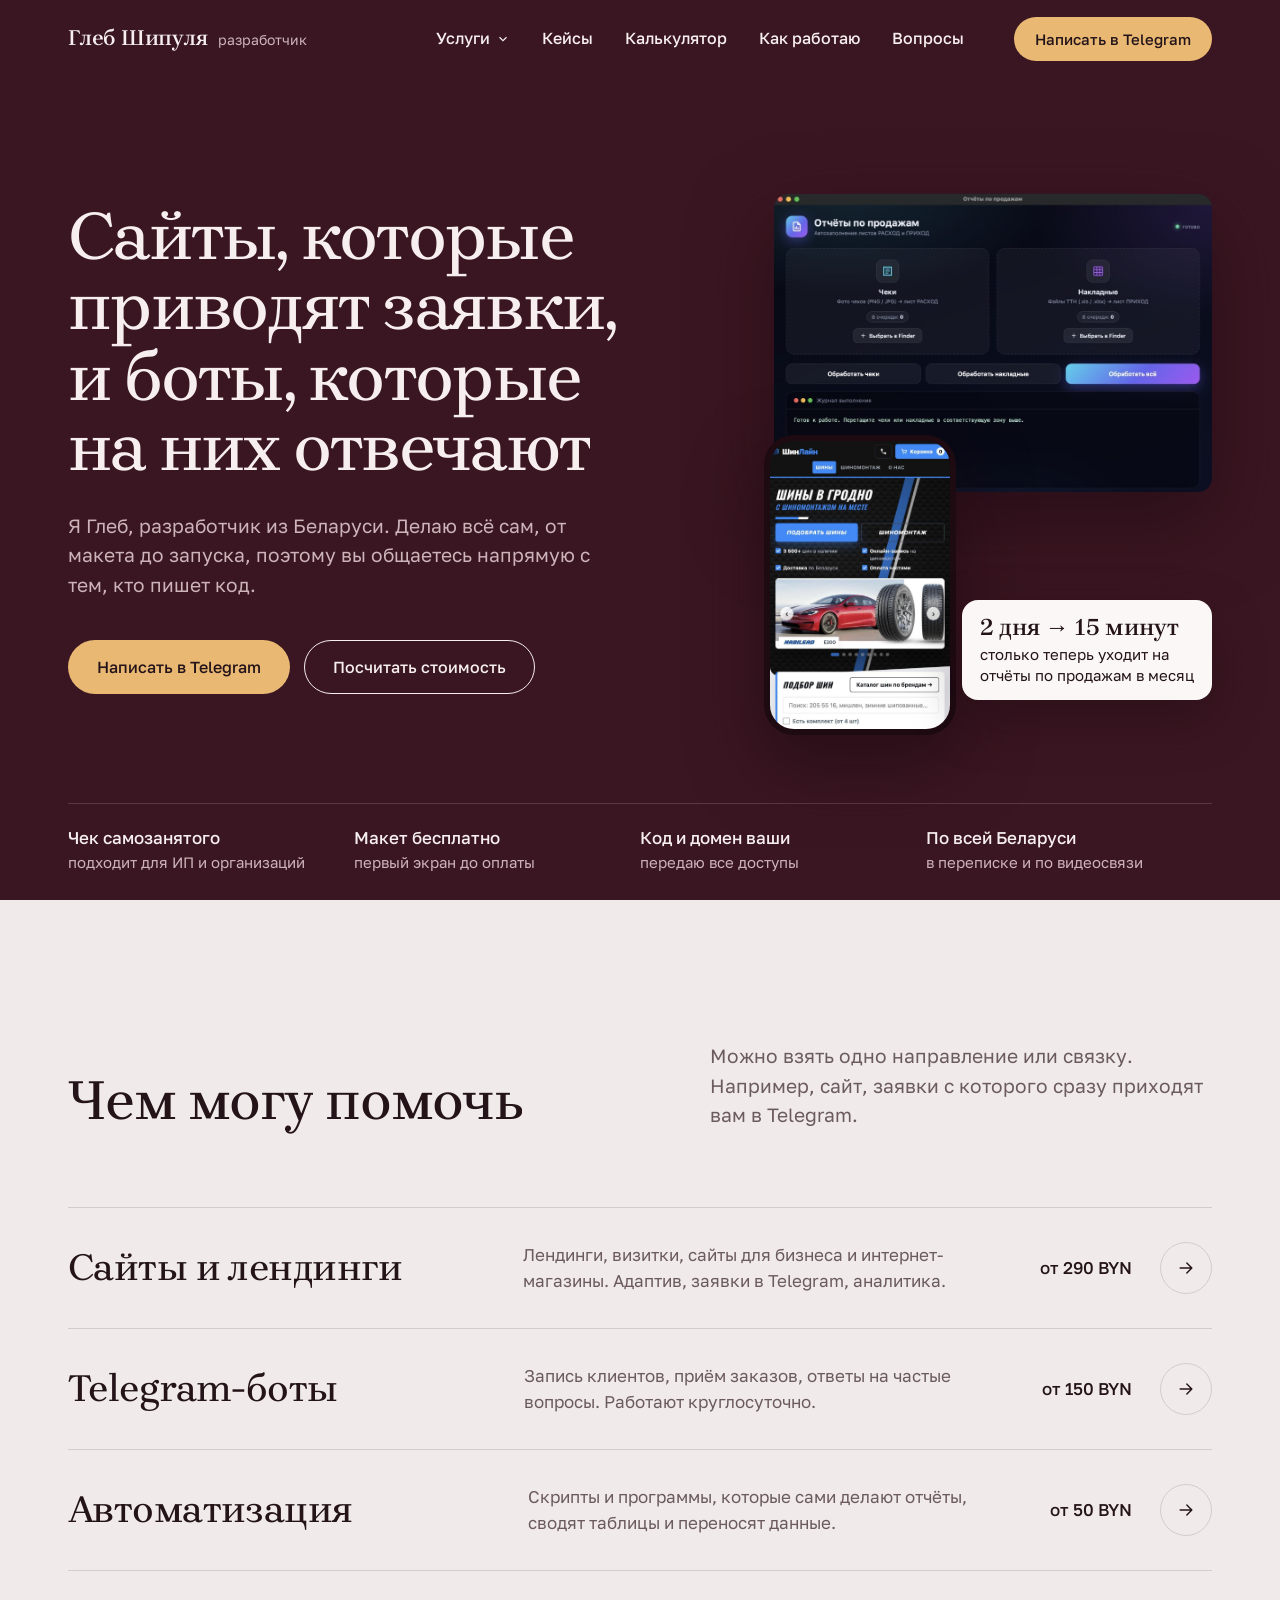
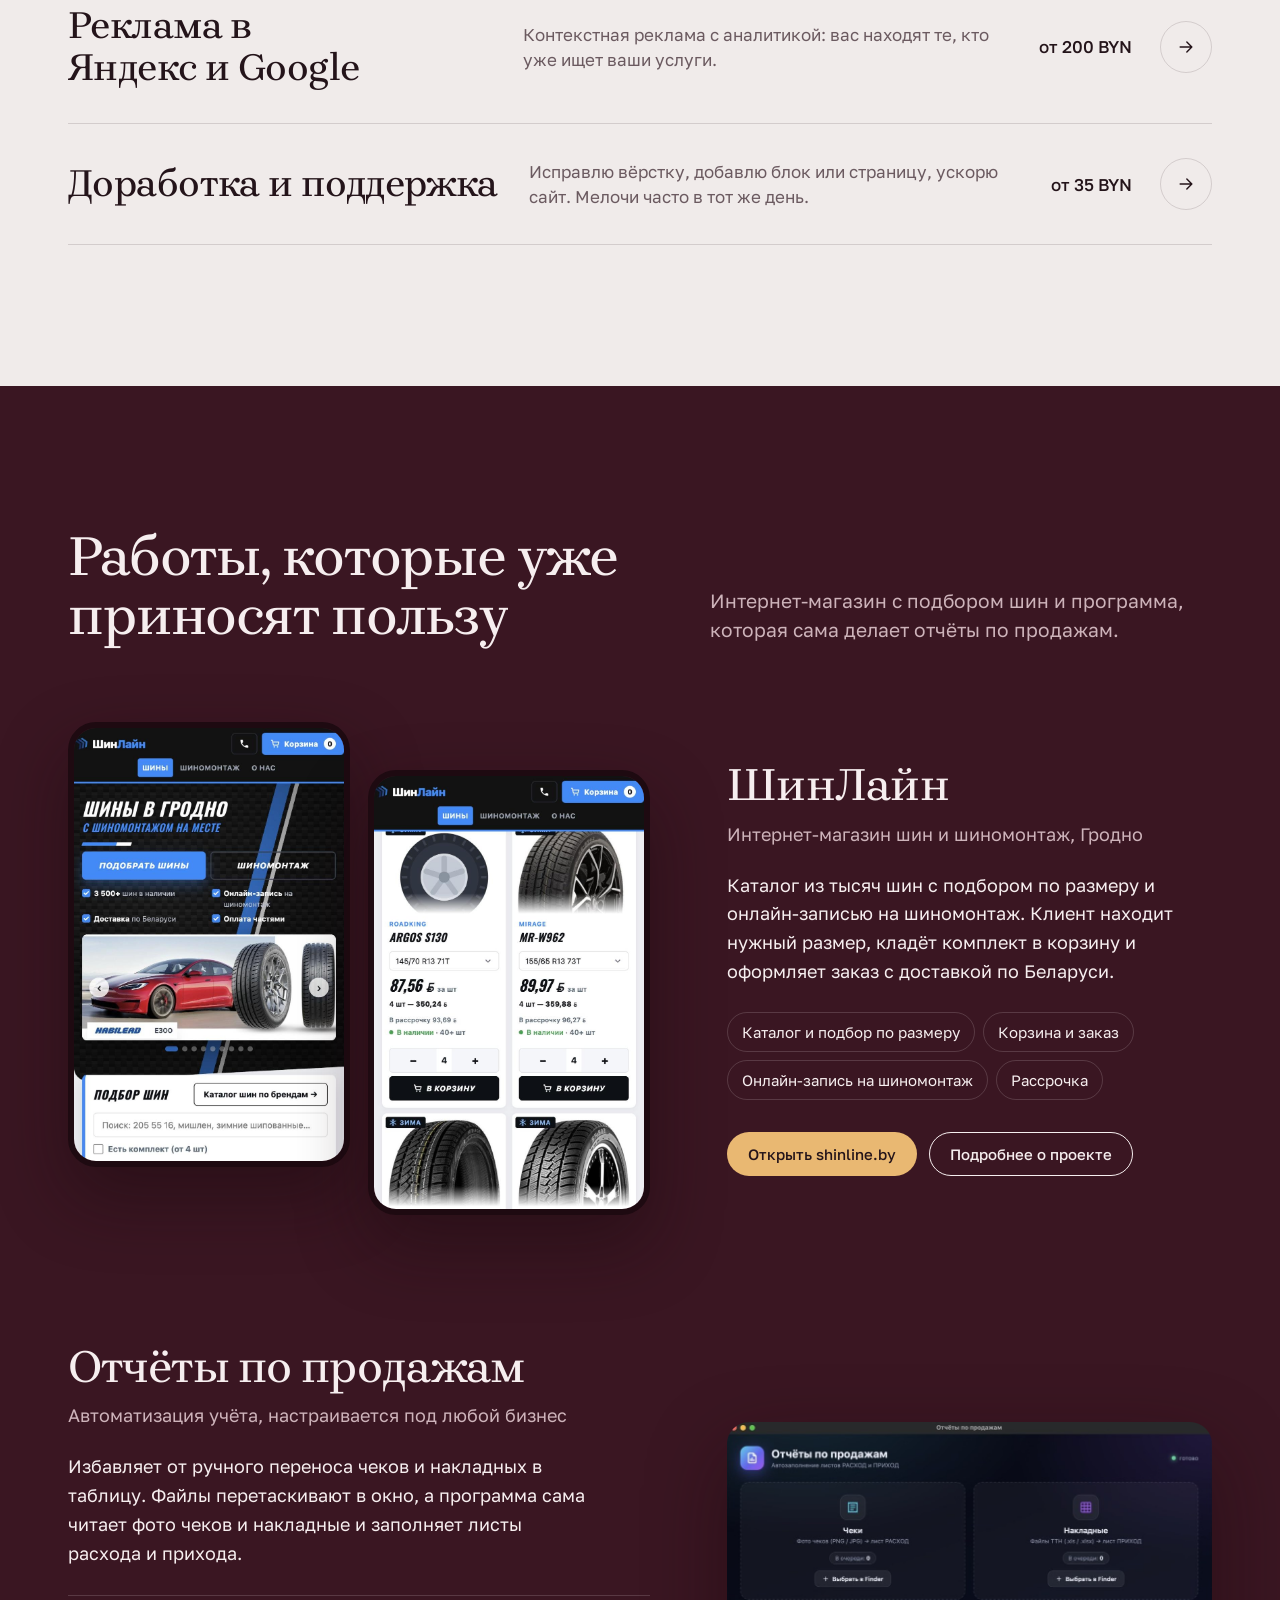
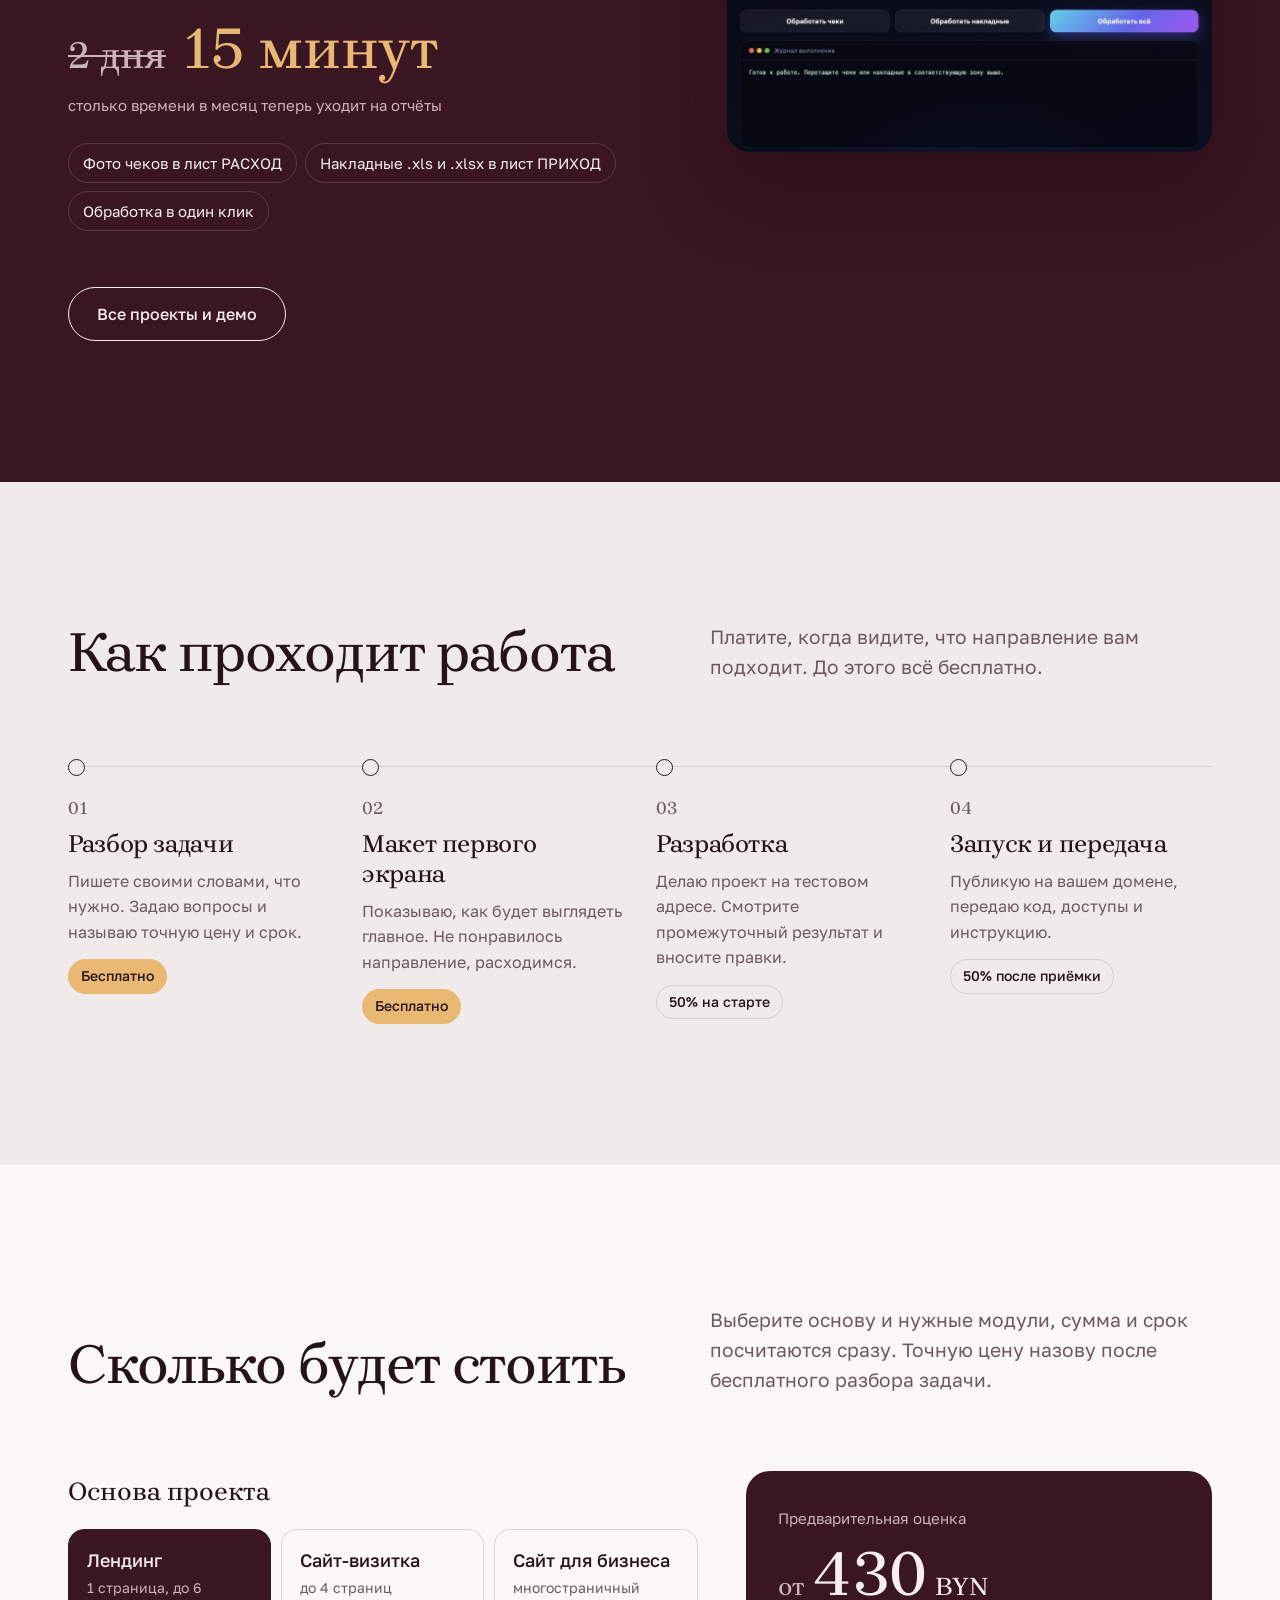
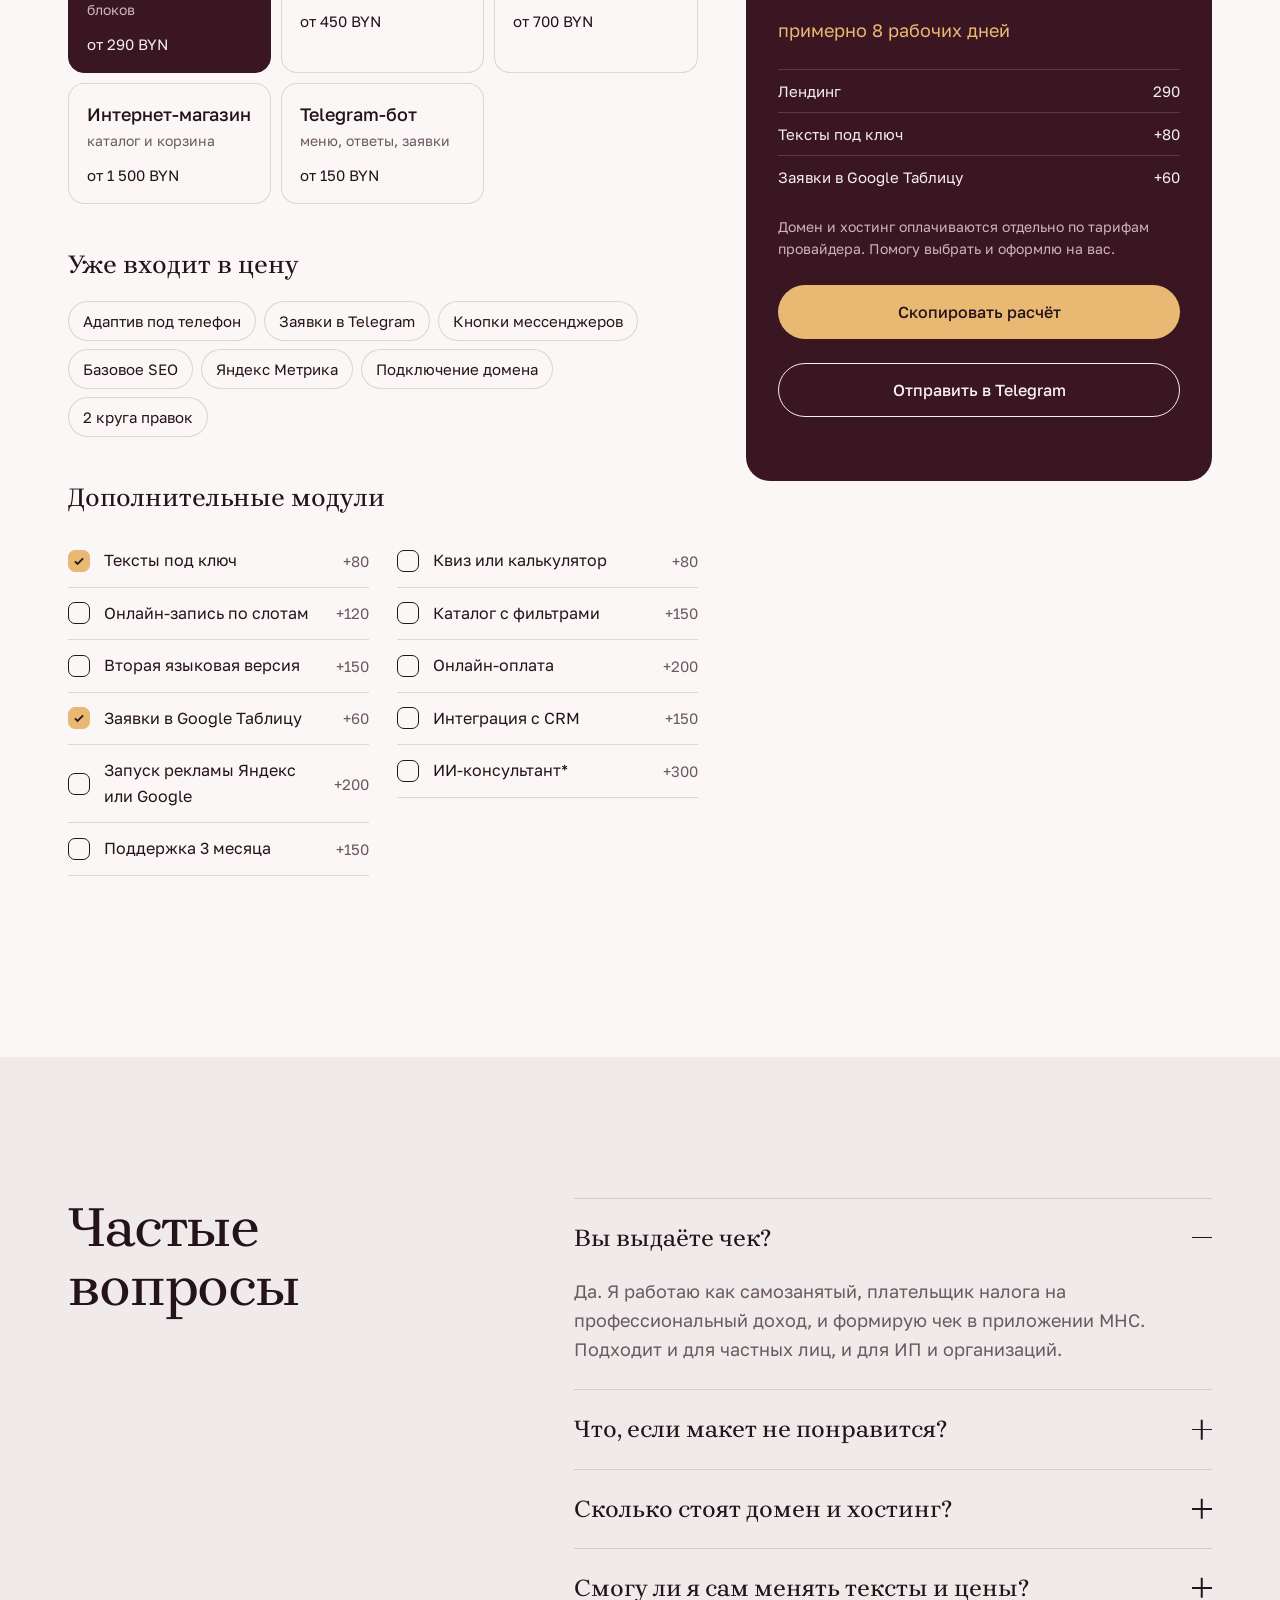
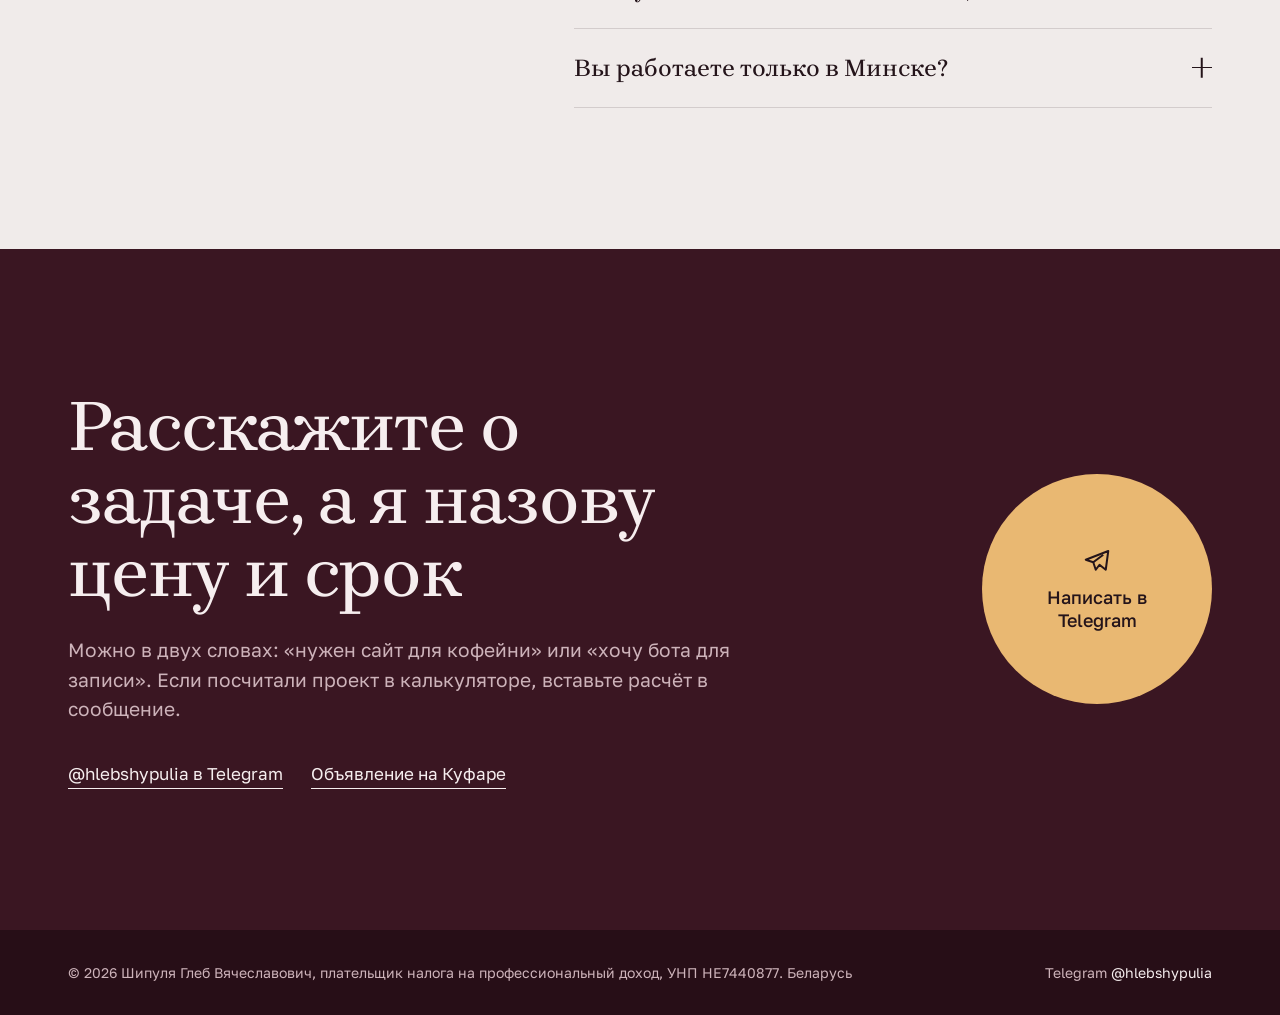
==== commit 7c608c68: "Switch to wine and gold color scheme; move colors into theme tokens Co-Authored-By: Claude Opus 5.5 " ====
--- a/index.html
+++ b/index.html
@@ -9,11 +9,11 @@
 <meta property="og:title" content="Глеб Шипуля — сайты, Telegram-боты и автоматизация для бизнеса">
 <meta property="og:description" content="Сайты от 290 BYN, Telegram-боты от 150 BYN. Калькулятор стоимости и реальные кейсы.">
 <meta property="og:locale" content="ru_RU">
-<meta name="theme-color" content="#16352C">
-<link rel="icon" href="data:image/svg+xml,%3Csvg xmlns='http://www.w3.org/2000/svg' viewBox='0 0 64 64'%3E%3Crect width='64' height='64' rx='16' fill='%2316352C'/%3E%3Ctext x='32' y='46' font-family='Georgia,serif' font-weight='700' font-size='40' text-anchor='middle' fill='%23E8B04B'%3E%D0%93%3C/text%3E%3C/svg%3E">
+<meta name="theme-color" content="#3A1622">
+<link rel="icon" href="data:image/svg+xml,%3Csvg xmlns='http://www.w3.org/2000/svg' viewBox='0 0 64 64'%3E%3Crect width='64' height='64' rx='16' fill='%233A1622'/%3E%3Ctext x='32' y='46' font-family='Georgia,serif' font-weight='700' font-size='40' text-anchor='middle' fill='%23E9B872'%3E%D0%93%3C/text%3E%3C/svg%3E">
 <link rel="preload" href="/fonts/brygada-1918-cyrillic-500-normal.woff2" as="font" type="font/woff2" crossorigin>
 <link rel="preload" href="/fonts/golos-text-cyrillic-400-normal.woff2" as="font" type="font/woff2" crossorigin>
-<link rel="stylesheet" href="/css/site.css?v=8">
+<link rel="stylesheet" href="/css/site.css?v=9">
 </head>
 <body>
 <a class="skip" href="#main">Перейти к содержанию</a>
@@ -55,7 +55,7 @@
 </nav>
 
 <main id="main">
-  <section class="hero pine">
+  <section class="hero dark">
     <div class="wrap hero-main">
       <div>
         <h1 class="h1" data-split>Сайты, которые приводят заявки, и боты, которые на них отвечают</h1>
@@ -152,7 +152,7 @@
   <div class="row"><div class="ring good">96</div><div><b>После: 96 из 100</b><span>сжатые фото, чистый код</span></div></div>
 </div></div>
   </div></div>
-  <section class="sec pine" id="works">
+  <section class="sec dark" id="works">
     <div class="wrap">
       <div class="sec-head">
         <h2 class="h2" data-split>Работы, которые уже приносят пользу</h2>
@@ -248,7 +248,7 @@
       </div>
     </div>
   </section>
-  <section class="sec pine contact" id="contact">
+  <section class="sec dark contact" id="contact">
     <div class="wrap">
       <div>
         <h2 data-split>Расскажите о задаче, а я назову цену и срок</h2>
@@ -269,7 +269,7 @@
     <span>Telegram <a href="https://t.me/hlebshypulia" target="_blank" rel="noopener">@hlebshypulia</a></span>
   </div>
 </footer>
-<script src="/js/calc.js?v=8" defer></script>
-<script src="/js/site.js?v=8" defer></script>
+<script src="/js/calc.js?v=9" defer></script>
+<script src="/js/site.js?v=9" defer></script>
 </body>
 </html>
--- a/css/site.css
+++ b/css/site.css
@@ -1,5 +1,5 @@
 /* Глеб Шипуля — site styles.
-   Pine + fog + amber. Brygada 1918 for display, Golos Text for everything else.
+   Wine + blush + gold. Brygada 1918 for display, Golos Text for everything else.
    One quiet system; the motion lives in the cursor, the hero and the service list. */
 
 @font-face{font-family:"Brygada";font-weight:500;font-display:swap;src:url(/fonts/brygada-1918-latin-500-normal.woff2) format("woff2")}
@@ -15,19 +15,24 @@
 
 :root{
   color-scheme: light;
-  --fog:#E7EAE4;      /* page background */
-  --paper:#F6F7F3;    /* raised light surfaces */
-  --pine:#16352C;     /* dark sections */
-  --pine-2:#1F4337;   /* surfaces on pine */
-  --pine-3:#0F2620;   /* footer */
-  --ink:#15211C;      /* text on light */
-  --muted:#56635D;
-  --line:rgba(21,33,28,.14);
-  --on-pine:#EEF1EA;
-  --on-pine-muted:#A8B7AE;
-  --line-pine:rgba(238,241,234,.16);
-  --amber:#E8B04B;    /* the one accent */
-  --amber-2:#F2C670;
+  --fog:#F0EBEA;        /* page background */
+  --paper:#FAF7F6;      /* raised light surfaces */
+  --deep:#3A1622;       /* dark sections */
+  --deep-2:#4B2030;     /* surfaces on dark */
+  --deep-3:#270E17;     /* footer */
+  --ink:#24141A;        /* text on light */
+  --muted:#6B5A60;
+  --line:rgba(36,20,26,.14);
+  --on-deep:#F6EEEF;
+  --on-deep-muted:#CDB3BA;
+  --line-deep:rgba(246,238,239,.16);
+  --accent:#E9B872;     /* the one accent */
+  --accent-2:#F2CB91;
+  --on-accent:#24141A;
+  --chat-bg:#46202D;
+  --bubble:#5C2C3C;
+  --frame:#1E0A11;
+  --shadow:25,8,14;
 
   --f-display:"Brygada", Georgia, "Times New Roman", serif;
   --f-body:"Golos", -apple-system, "Segoe UI", Roboto, sans-serif;
@@ -45,10 +50,10 @@
 p{margin:0}
 h1,h2,h3{margin:0;font-family:var(--f-display);font-weight:500;letter-spacing:-.015em;text-wrap:balance}
 button{font:inherit;color:inherit}
-:focus-visible{outline:2px solid var(--amber);outline-offset:3px;border-radius:6px}
-::selection{background:var(--amber);color:var(--ink)}
+:focus-visible{outline:2px solid var(--accent);outline-offset:3px;border-radius:6px}
+::selection{background:var(--accent);color:var(--on-accent)}
 .wrap{max-width:var(--wrap);margin:0 auto;padding:0 var(--gut)}
-.skip{position:absolute;left:-9999px;top:8px;z-index:200;background:var(--amber);color:var(--ink);padding:10px 16px;border-radius:999px;text-decoration:none}
+.skip{position:absolute;left:-9999px;top:8px;z-index:200;background:var(--accent);color:var(--on-accent);padding:10px 16px;border-radius:999px;text-decoration:none}
 .skip:focus{left:12px}
 .vh{position:absolute!important;width:1px;height:1px;overflow:hidden;clip:rect(0 0 0 0);white-space:nowrap}
 
@@ -57,24 +62,24 @@
 .h2{font-size:clamp(34px,4.4vw,62px);line-height:1.05;letter-spacing:-.02em}
 .h3{font-size:clamp(24px,2.2vw,30px);line-height:1.15}
 .lead{font-size:clamp(18px,1.5vw,21px);line-height:1.55;color:var(--muted);max-width:56ch}
-.pine .lead,.pine .muted{color:var(--on-pine-muted)}
+.dark .lead,.dark .muted{color:var(--on-deep-muted)}
 .muted{color:var(--muted)}
 .small{font-size:15px;line-height:1.5}
 
 /* ---------- buttons ---------- */
 .btn{display:inline-flex;align-items:center;justify-content:center;gap:10px;min-height:54px;padding:0 28px;border-radius:999px;font-family:var(--f-body);font-weight:500;font-size:16px;line-height:1;text-decoration:none;white-space:nowrap;border:1.5px solid transparent;cursor:pointer;transition:background-color .25s,color .25s,border-color .25s;will-change:transform}
-.btn-amber{background:var(--amber);color:var(--ink)}
-.btn-amber:hover{background:var(--amber-2)}
+.btn-amber{background:var(--accent);color:var(--on-accent)}
+.btn-amber:hover{background:var(--accent-2)}
 .btn-line{border-color:currentColor;background:transparent}
 .btn-line:hover{background:var(--ink);color:var(--paper);border-color:var(--ink)}
-.pine .btn-line:hover{background:var(--on-pine);color:var(--pine);border-color:var(--on-pine)}
+.dark .btn-line:hover{background:var(--on-deep);color:var(--deep);border-color:var(--on-deep)}
 .btn-sm{min-height:44px;padding:0 20px;font-size:15px}
 .btn svg{width:18px;height:18px;fill:none;stroke:currentColor;stroke-width:1.8;stroke-linecap:round;stroke-linejoin:round}
 .link{text-decoration:none;background:linear-gradient(currentColor,currentColor) 0 100%/100% 1px no-repeat;padding-bottom:2px;transition:background-size .3s var(--ease)}
 .link:hover{background-size:0 1px;background-position:100% 100%}
 
 /* ---------- surfaces ---------- */
-.pine{background:var(--pine);color:var(--on-pine)}
+.dark{background:var(--deep);color:var(--on-deep)}
 .paper{background:var(--paper)}
 .sec{padding:clamp(84px,11vw,150px) 0}
 .sec.cont{padding-top:clamp(8px,2vw,24px)}
@@ -84,38 +89,38 @@
 @media (max-width:860px){.sec-head{grid-template-columns:minmax(0,1fr)}}
 
 /* ---------- header ---------- */
-.hdr{position:fixed;inset:0 0 auto 0;z-index:60;color:var(--on-pine);transition:background-color .35s,box-shadow .35s,transform .45s var(--ease)}
-.hdr.solid{background:rgba(22,53,44,.94);box-shadow:0 1px 0 var(--line-pine)}
-@supports (backdrop-filter:blur(10px)){.hdr.solid{background:rgba(22,53,44,.82);backdrop-filter:blur(14px)}}
+.hdr{position:fixed;inset:0 0 auto 0;z-index:60;color:var(--on-deep);transition:background-color .35s,box-shadow .35s,transform .45s var(--ease)}
+.hdr.solid{background:color-mix(in srgb,var(--deep) 94%,transparent);box-shadow:0 1px 0 var(--line-deep)}
+@supports (backdrop-filter:blur(10px)){.hdr.solid{background:color-mix(in srgb,var(--deep) 82%,transparent);backdrop-filter:blur(14px)}}
 .hdr.hide{transform:translateY(-100%)}
 .hdr .wrap{display:flex;align-items:center;gap:28px;height:78px}
 .logo{display:flex;align-items:baseline;gap:10px;text-decoration:none;font-family:var(--f-display);font-weight:600;font-size:22px;letter-spacing:-.01em;white-space:nowrap}
-.logo small{font-family:var(--f-body);font-weight:400;font-size:14px;color:var(--on-pine-muted);letter-spacing:0}
+.logo small{font-family:var(--f-body);font-weight:400;font-size:14px;color:var(--on-deep-muted);letter-spacing:0}
 .nav{display:flex;align-items:center;gap:4px;margin-left:auto}
 .nav > a,.drop-btn{display:inline-flex;align-items:center;gap:6px;height:42px;padding:0 14px;border-radius:999px;text-decoration:none;font-size:16px;font-weight:500;background:none;border:0;cursor:pointer;transition:background-color .2s}
-.nav > a:hover,.drop-btn:hover,.drop-btn[aria-expanded="true"]{background:rgba(238,241,234,.1)}
-.nav > a[aria-current="page"]{box-shadow:inset 0 0 0 1.5px var(--line-pine)}
+.nav > a:hover,.drop-btn:hover,.drop-btn[aria-expanded="true"]{background:color-mix(in srgb,var(--on-deep) 10%,transparent)}
+.nav > a[aria-current="page"]{box-shadow:inset 0 0 0 1.5px var(--line-deep)}
 .drop{position:relative}
 .drop-btn svg{width:14px;height:14px;fill:none;stroke:currentColor;stroke-width:2;transition:transform .25s}
 .drop-btn[aria-expanded="true"] svg{transform:rotate(180deg)}
-.drop-menu{position:absolute;top:calc(100% + 12px);left:-12px;width:420px;background:var(--paper);color:var(--ink);border-radius:20px;padding:10px;box-shadow:0 24px 60px rgba(10,24,19,.28)}
+.drop-menu{position:absolute;top:calc(100% + 12px);left:-12px;width:420px;background:var(--paper);color:var(--ink);border-radius:20px;padding:10px;box-shadow:0 24px 60px rgba(var(--shadow),.28)}
 .drop-menu[hidden]{display:none}
 .drop-menu a{display:grid;grid-template-columns:1fr auto;gap:2px 16px;padding:12px 14px;border-radius:12px;text-decoration:none}
 .drop-menu a:hover,.drop-menu a[aria-current="page"]{background:var(--fog)}
 .drop-menu b{font-weight:500}
 .drop-menu span{color:var(--muted);font-size:15px;white-space:nowrap}
 .hdr-cta{margin-left:8px}
-.burger{display:none;margin-left:auto;width:48px;height:48px;border-radius:50%;border:1.5px solid var(--line-pine);background:none;cursor:pointer;position:relative}
+.burger{display:none;margin-left:auto;width:48px;height:48px;border-radius:50%;border:1.5px solid var(--line-deep);background:none;cursor:pointer;position:relative}
 .burger i{position:absolute;left:14px;right:14px;height:1.5px;background:currentColor;transition:transform .3s var(--ease),top .3s var(--ease)}
 .burger i:nth-child(1){top:19px}.burger i:nth-child(2){top:27px}
 .burger[aria-expanded="true"] i:nth-child(1){top:23px;transform:rotate(45deg)}
 .burger[aria-expanded="true"] i:nth-child(2){top:23px;transform:rotate(-45deg)}
-.mnav{position:fixed;inset:0;z-index:55;background:var(--pine);color:var(--on-pine);padding:100px var(--gut) 40px;overflow-y:auto;display:flex;flex-direction:column}
+.mnav{position:fixed;inset:0;z-index:55;background:var(--deep);color:var(--on-deep);padding:100px var(--gut) 40px;overflow-y:auto;display:flex;flex-direction:column}
 .mnav[hidden]{display:none}
 .mnav a{text-decoration:none}
 .mnav .big{font-family:var(--f-display);font-size:clamp(30px,8vw,44px);line-height:1.15;padding:6px 0;display:flex;justify-content:space-between;align-items:baseline;gap:12px}
-.mnav .big span{font-family:var(--f-body);font-size:15px;color:var(--on-pine-muted);white-space:nowrap}
-.mnav .sep{height:1px;background:var(--line-pine);margin:18px 0}
+.mnav .big span{font-family:var(--f-body);font-size:15px;color:var(--on-deep-muted);white-space:nowrap}
+.mnav .sep{height:1px;background:var(--line-deep);margin:18px 0}
 .mnav .sm{font-size:19px;padding:8px 0}
 .mnav .btn{margin-top:28px;align-self:flex-start}
 @media (max-width:1080px){.nav,.hdr-cta{display:none}.burger{display:block}}
@@ -130,13 +135,13 @@
 .hero-cta{display:flex;flex-wrap:wrap;gap:14px;margin-top:40px}
 .hero-art{position:relative;height:min(64vh,600px);min-height:420px}
 .hero-art .layer{position:absolute;will-change:transform}
-.art-app{right:0;top:6%;width:96%;border-radius:14px;overflow:hidden;box-shadow:0 30px 80px rgba(5,15,11,.5)}
-.art-phone{left:2%;bottom:0;width:42%;border-radius:30px;overflow:hidden;border:6px solid #0B1A15;box-shadow:0 30px 70px rgba(5,15,11,.55)}
-.art-cap{position:absolute;right:0;bottom:6%;max-width:250px;background:var(--paper);color:var(--ink);border-radius:16px;padding:14px 18px;font-size:15px;line-height:1.4;box-shadow:0 20px 50px rgba(5,15,11,.35)}
+.art-app{right:0;top:6%;width:96%;border-radius:14px;overflow:hidden;box-shadow:0 30px 80px rgba(var(--shadow),.5)}
+.art-phone{left:2%;bottom:0;width:42%;border-radius:30px;overflow:hidden;border:6px solid var(--frame);box-shadow:0 30px 70px rgba(var(--shadow),.55)}
+.art-cap{position:absolute;right:0;bottom:6%;max-width:250px;background:var(--paper);color:var(--ink);border-radius:16px;padding:14px 18px;font-size:15px;line-height:1.4;box-shadow:0 20px 50px rgba(var(--shadow),.35)}
 .art-cap b{display:block;font-family:var(--f-display);font-weight:600;font-size:24px;line-height:1.1;margin-bottom:4px}
-.hero-facts{display:grid;grid-template-columns:repeat(4,minmax(0,1fr));border-top:1px solid var(--line-pine)}
-.hero-facts div{padding:22px 24px 26px 0;font-size:15px;line-height:1.45;color:var(--on-pine-muted)}
-.hero-facts b{display:block;color:var(--on-pine);font-weight:500;font-size:17px;margin-bottom:2px}
+.hero-facts{display:grid;grid-template-columns:repeat(4,minmax(0,1fr));border-top:1px solid var(--line-deep)}
+.hero-facts div{padding:22px 24px 26px 0;font-size:15px;line-height:1.45;color:var(--on-deep-muted)}
+.hero-facts b{display:block;color:var(--on-deep);font-weight:500;font-size:17px;margin-bottom:2px}
 @media (max-width:980px){
   .hero-main{grid-template-columns:minmax(0,1fr)}
   .hero-art{height:auto;min-height:0;aspect-ratio:1.25;max-width:560px;width:100%}
@@ -148,9 +153,9 @@
 .phero{padding:calc(78px + clamp(48px,8vw,110px)) 0 clamp(64px,8vw,110px)}
 .phero .wrap{display:grid;grid-template-columns:minmax(0,1.1fr) minmax(0,1fr);gap:56px;align-items:center}
 .phero.solo .wrap{grid-template-columns:minmax(0,1fr)}
-.crumbs{font-size:15px;color:var(--on-pine-muted);margin-bottom:26px}
+.crumbs{font-size:15px;color:var(--on-deep-muted);margin-bottom:26px}
 .crumbs a{text-decoration:none}
-.crumbs a:hover{color:var(--on-pine)}
+.crumbs a:hover{color:var(--on-deep)}
 .phero h1{max-width:17ch}
 .phero .lead{margin-top:26px}
 .phero-art{justify-self:end;width:100%;max-width:500px}
@@ -166,7 +171,7 @@
 .svc-row .go{width:52px;height:52px;border-radius:50%;border:1.5px solid var(--line);display:grid;place-items:center;transition:background-color .3s,border-color .3s,transform .5s var(--ease)}
 .svc-row .go svg{width:20px;height:20px;fill:none;stroke:currentColor;stroke-width:1.7;stroke-linecap:round;stroke-linejoin:round}
 .svc-row a:hover h3{transform:translateX(14px)}
-.svc-row a:hover .go{background:var(--amber);border-color:var(--amber);transform:rotate(-45deg)}
+.svc-row a:hover .go{background:var(--accent);border-color:var(--accent);transform:rotate(-45deg)}
 @media (max-width:860px){
   .svc-row a{grid-template-columns:minmax(0,1fr) auto;gap:10px 18px;padding:26px 0}
   .svc-row h3{grid-column:1}
@@ -176,19 +181,19 @@
 }
 .preview{position:fixed;left:0;top:0;z-index:40;width:340px;pointer-events:none;opacity:0;transform:translate3d(-50%,-50%,0) scale(.6);transition:opacity .3s,transform .45s var(--ease);will-change:transform,opacity}
 .preview.on{opacity:1}
-.preview-in{position:relative;width:340px;height:250px;border-radius:18px;overflow:hidden;background:var(--pine);box-shadow:0 30px 70px rgba(10,24,19,.35)}
+.preview-in{position:relative;width:340px;height:250px;border-radius:18px;overflow:hidden;background:var(--deep);box-shadow:0 30px 70px rgba(var(--shadow),.35)}
 .preview-in > *{position:absolute;inset:0;opacity:0;transition:opacity .25s}
 .preview-in > .on{opacity:1}
 .preview-in img{width:100%;height:100%;object-fit:cover;object-position:top}
 @media (hover:none),(max-width:860px){.preview{display:none}}
 
 /* ---------- mock screens (pure HTML, reused in previews and page heroes) ---------- */
-.mock{background:var(--pine-2);color:var(--on-pine);display:flex;flex-direction:column;font-size:14px;line-height:1.35}
-.mock-chat{padding:16px;gap:8px;justify-content:flex-end;background:#18392F}
-.mock-chat .m{max-width:78%;padding:9px 13px;border-radius:14px;background:#2A5446}
-.mock-chat .m.me{align-self:flex-end;background:var(--amber);color:var(--ink)}
+.mock{background:var(--deep-2);color:var(--on-deep);display:flex;flex-direction:column;font-size:14px;line-height:1.35}
+.mock-chat{padding:16px;gap:8px;justify-content:flex-end;background:var(--chat-bg)}
+.mock-chat .m{max-width:78%;padding:9px 13px;border-radius:14px;background:var(--bubble)}
+.mock-chat .m.me{align-self:flex-end;background:var(--accent);color:var(--on-accent)}
 .mock-chat .kb{display:flex;gap:6px}
-.mock-chat .kb span{flex:1;text-align:center;padding:7px;border-radius:10px;border:1px solid var(--line-pine);font-size:13px}
+.mock-chat .kb span{flex:1;text-align:center;padding:7px;border-radius:10px;border:1px solid var(--line-deep);font-size:13px}
 .mock-ad{background:var(--paper);color:var(--ink);padding:18px;gap:12px}
 .mock-ad .q{display:flex;align-items:center;gap:10px;border:1.5px solid var(--line);border-radius:999px;padding:9px 14px;font-size:14px}
 .mock-ad .q::before{content:"";width:12px;height:12px;border:2px solid var(--muted);border-radius:50%}
@@ -205,7 +210,7 @@
 .mock-speed .ring.good{border:5px solid #3E9B6E;color:#23664A}
 .mock-speed .row span{font-size:14px;color:var(--muted)}
 .mock-speed .row b{display:block;color:var(--ink);font-weight:500;font-size:16px}
-.mock-big{border-radius:22px;overflow:hidden;box-shadow:0 30px 80px rgba(5,15,11,.45);aspect-ratio:1.25;position:relative}
+.mock-big{border-radius:22px;overflow:hidden;box-shadow:0 30px 80px rgba(var(--shadow),.45);aspect-ratio:1.25;position:relative}
 .mock-big > .mock{position:absolute;inset:0;font-size:16px}
 .mock-big .mock-chat{padding:24px;gap:10px}
 .mock-big .mock-ad{padding:26px;gap:16px}
@@ -215,9 +220,9 @@
 .mock-big .mock-speed .ring{width:96px;height:96px;font-size:30px}
 .mock-big .mock-speed .row b{font-size:19px}
 .mock-big .mock-speed .row span{font-size:16px}
-.shot{border-radius:22px;overflow:hidden;box-shadow:0 30px 80px rgba(5,15,11,.45)}
+.shot{border-radius:22px;overflow:hidden;box-shadow:0 30px 80px rgba(var(--shadow),.45)}
 .phone-pair{display:flex;gap:18px;align-items:flex-start}
-.phone-pair .ph{flex:1;border-radius:28px;overflow:hidden;border:6px solid #0B1A15;box-shadow:0 30px 70px rgba(5,15,11,.45)}
+.phone-pair .ph{flex:1;border-radius:28px;overflow:hidden;border:6px solid var(--frame);box-shadow:0 30px 70px rgba(var(--shadow),.45)}
 .phone-pair .ph:last-child{margin-top:48px}
 
 /* ---------- cases ---------- */
@@ -228,16 +233,16 @@
 .case-media .shot img,.case-media .ph img{transition:transform 1.2s var(--ease)}
 .case-media:hover .shot img,.case-media:hover .ph img{transform:scale(1.035)}
 .case h3{font-size:clamp(34px,3.6vw,52px);line-height:1.05}
-.case .where{color:var(--on-pine-muted);margin-top:10px}
+.case .where{color:var(--on-deep-muted);margin-top:10px}
 .paper .case .where,.case.on-light .where{color:var(--muted)}
 .case .desc{margin-top:22px;max-width:48ch}
-.case .result{display:flex;align-items:baseline;flex-wrap:wrap;gap:6px 16px;margin-top:28px;padding-top:24px;border-top:1px solid var(--line-pine)}
-.case .result s{font-family:var(--f-display);font-size:clamp(28px,3vw,40px);color:var(--on-pine-muted);text-decoration-thickness:2px}
-.case .result b{font-family:var(--f-display);font-weight:500;font-size:clamp(40px,4.6vw,64px);line-height:1;color:var(--amber)}
-.case .result small{flex-basis:100%;font-size:15px;color:var(--on-pine-muted)}
+.case .result{display:flex;align-items:baseline;flex-wrap:wrap;gap:6px 16px;margin-top:28px;padding-top:24px;border-top:1px solid var(--line-deep)}
+.case .result s{font-family:var(--f-display);font-size:clamp(28px,3vw,40px);color:var(--on-deep-muted);text-decoration-thickness:2px}
+.case .result b{font-family:var(--f-display);font-weight:500;font-size:clamp(40px,4.6vw,64px);line-height:1;color:var(--accent)}
+.case .result small{flex-basis:100%;font-size:15px;color:var(--on-deep-muted)}
 .case .actions{display:flex;flex-wrap:wrap;gap:12px;margin-top:32px}
 .tags{display:flex;flex-wrap:wrap;gap:8px;list-style:none;padding:0;margin:26px 0 0}
-.tags li{font-size:15px;padding:7px 14px;border-radius:999px;border:1px solid var(--line-pine)}
+.tags li{font-size:15px;padding:7px 14px;border-radius:999px;border:1px solid var(--line-deep)}
 .on-light .tags li{border-color:var(--line)}
 @media (max-width:900px){.case{grid-template-columns:minmax(0,1fr)}.case.flip .case-media{order:0}}
 
@@ -265,10 +270,10 @@
 /* ---------- features ---------- */
 .feats{display:grid;grid-template-columns:repeat(3,minmax(0,1fr));gap:48px 56px}
 .feat{padding-top:22px;border-top:1px solid var(--line)}
-.pine .feat{border-color:var(--line-pine)}
+.dark .feat{border-color:var(--line-deep)}
 .feat h3{font-size:24px;line-height:1.2}
 .feat p{margin-top:10px;color:var(--muted);font-size:17px}
-.pine .feat p{color:var(--on-pine-muted)}
+.dark .feat p{color:var(--on-deep-muted)}
 .feats.two{grid-template-columns:repeat(2,minmax(0,1fr))}
 @media (max-width:900px){.feats{grid-template-columns:repeat(2,minmax(0,1fr))}}
 @media (max-width:600px){.feats,.feats.two{grid-template-columns:minmax(0,1fr);gap:32px}}
@@ -296,15 +301,15 @@
 .step:last-child::before{right:0}
 .step::after{content:"";position:absolute;left:0;top:0;width:15px;height:15px;border-radius:50%;background:var(--fog);border:1.5px solid var(--ink)}
 .paper .step::after{background:var(--paper)}
-.pine .step::before{background:var(--line-pine)}
-.pine .step::after{background:var(--pine);border-color:var(--on-pine)}
+.dark .step::before{background:var(--line-deep)}
+.dark .step::after{background:var(--deep);border-color:var(--on-deep)}
 .step .num{font-family:var(--f-display);font-size:18px;color:var(--muted)}
-.pine .step .num{color:var(--on-pine-muted)}
+.dark .step .num{color:var(--on-deep-muted)}
 .step h3{font-size:25px;line-height:1.2;margin-top:6px}
 .step p{margin-top:10px;color:var(--muted);font-size:16px}
-.pine .step p{color:var(--on-pine-muted)}
+.dark .step p{color:var(--on-deep-muted)}
 .step .pay{display:inline-block;margin-top:14px;font-size:14px;font-weight:500;padding:5px 12px;border-radius:999px;border:1px solid var(--line)}
-.step .pay.free{background:var(--amber);border-color:var(--amber);color:var(--ink)}
+.step .pay.free{background:var(--accent);border-color:var(--accent);color:var(--on-accent)}
 @media (max-width:900px){.steps{grid-template-columns:repeat(2,minmax(0,1fr));gap:44px 32px}.step:nth-child(2n)::before{right:0}}
 @media (max-width:560px){.steps{grid-template-columns:minmax(0,1fr)}.step::before{right:0}}
 
@@ -319,60 +324,60 @@
 .plat .nm{display:block;font-weight:500}
 .plat .sub2{display:block;font-size:14px;color:var(--muted);margin-top:2px}
 .plat .pr{display:block;font-size:15px;margin-top:10px}
-.plat input:checked + label{background:var(--pine);color:var(--on-pine);border-color:var(--pine)}
-.plat input:checked + label .sub2{color:var(--on-pine-muted)}
-.plat input:focus-visible + label,.mod input:focus-visible + label{outline:2px solid var(--amber);outline-offset:2px}
+.plat input:checked + label{background:var(--deep);color:var(--on-deep);border-color:var(--deep)}
+.plat input:checked + label .sub2{color:var(--on-deep-muted)}
+.plat input:focus-visible + label,.mod input:focus-visible + label{outline:2px solid var(--accent);outline-offset:2px}
 .included{display:flex;flex-wrap:wrap;gap:8px;margin:0 0 40px}
 .included span{font-size:15px;padding:7px 14px;border-radius:999px;background:var(--paper);border:1px solid var(--line)}
 .mods{display:grid;grid-template-columns:repeat(2,minmax(0,1fr));gap:0 28px}
 .mod label{display:flex;align-items:center;gap:14px;padding:13px 0;border-bottom:1px solid var(--line);cursor:pointer}
 .mod .box{flex:none;width:22px;height:22px;border-radius:7px;border:1.5px solid var(--ink);display:grid;place-items:center;transition:background-color .2s}
-.mod .box svg{width:14px;height:14px;fill:none;stroke:var(--ink);stroke-width:3;opacity:0}
-.mod input:checked + label .box{background:var(--amber);border-color:var(--amber)}
+.mod .box svg{width:14px;height:14px;fill:none;stroke:var(--on-accent);stroke-width:3;opacity:0}
+.mod input:checked + label .box{background:var(--accent);border-color:var(--accent)}
 .mod input:checked + label .box svg{opacity:1}
 .mod .nm{flex:1;font-size:16px}
 .mod .pr{font-size:15px;color:var(--muted);white-space:nowrap}
-.est{position:sticky;top:100px;background:var(--pine);color:var(--on-pine);border-radius:24px;padding:32px}
-.est-t{font-size:15px;color:var(--on-pine-muted)}
+.est{position:sticky;top:100px;background:var(--deep);color:var(--on-deep);border-radius:24px;padding:32px}
+.est-t{font-size:15px;color:var(--on-deep-muted)}
 .est-sum{font-family:var(--f-display);font-weight:500;font-size:clamp(48px,5vw,68px);line-height:1;margin-top:10px}
-.est-sum small{font-size:.4em;margin-right:8px;color:var(--on-pine-muted)}
+.est-sum small{font-size:.4em;margin-right:8px;color:var(--on-deep-muted)}
 .est-sum em{font-style:normal;font-size:.4em;margin-left:8px}
-.est-days{display:block;margin-top:10px;color:var(--amber)}
+.est-days{display:block;margin-top:10px;color:var(--accent)}
 .est-list{list-style:none;margin:24px 0 0;padding:0;font-size:15px}
-.est-list li{display:flex;justify-content:space-between;gap:16px;padding:9px 0;border-top:1px solid var(--line-pine)}
-.est-note{font-size:14px;color:var(--on-pine-muted);margin-top:18px}
+.est-list li{display:flex;justify-content:space-between;gap:16px;padding:9px 0;border-top:1px solid var(--line-deep)}
+.est-note{font-size:14px;color:var(--on-deep-muted);margin-top:18px}
 .est .btn{width:100%;margin-top:14px}
 .est .btn:first-of-type{margin-top:24px}
-.copied{min-height:22px;margin-top:10px;font-size:14px;color:var(--amber)}
+.copied{min-height:22px;margin-top:10px;font-size:14px;color:var(--accent)}
 @media (max-width:980px){.calc{grid-template-columns:minmax(0,1fr)}.est{position:static}}
 @media (max-width:600px){.mods{grid-template-columns:minmax(0,1fr)}}
 
 /* ---------- bot demo ---------- */
 .demo{display:grid;grid-template-columns:minmax(0,1fr) minmax(0,420px);gap:64px;align-items:center}
 .points{display:flex;flex-direction:column;gap:22px;margin-top:8px}
-.points div{padding-left:22px;border-left:2px solid var(--amber)}
+.points div{padding-left:22px;border-left:2px solid var(--accent)}
 .points b{display:block;font-weight:500}
 .points span{color:var(--muted);font-size:16px}
-.pine .points span{color:var(--on-pine-muted)}
-.chat{position:relative;background:#18392F;color:var(--on-pine);border-radius:26px;padding:16px;box-shadow:0 30px 80px rgba(5,15,11,.35)}
-.chat-top{display:flex;align-items:center;gap:12px;padding:4px 4px 14px;border-bottom:1px solid var(--line-pine)}
-.chat-av{width:42px;height:42px;border-radius:50%;background:var(--amber);color:var(--ink);display:grid;place-items:center;font-family:var(--f-display);font-weight:600}
+.dark .points span{color:var(--on-deep-muted)}
+.chat{position:relative;background:var(--chat-bg);color:var(--on-deep);border-radius:26px;padding:16px;box-shadow:0 30px 80px rgba(var(--shadow),.35)}
+.chat-top{display:flex;align-items:center;gap:12px;padding:4px 4px 14px;border-bottom:1px solid var(--line-deep)}
+.chat-av{width:42px;height:42px;border-radius:50%;background:var(--accent);color:var(--on-accent);display:grid;place-items:center;font-family:var(--f-display);font-weight:600}
 .chat-top .nm{font-weight:500}
-.chat-top .st{font-size:13px;color:var(--on-pine-muted)}
-.chat-top .btn{margin-left:auto;min-height:36px;padding:0 14px;font-size:14px;border-color:var(--line-pine)}
+.chat-top .st{font-size:13px;color:var(--on-deep-muted)}
+.chat-top .btn{margin-left:auto;min-height:36px;padding:0 14px;font-size:14px;border-color:var(--line-deep)}
 .chat-log{height:330px;overflow-y:auto;display:flex;flex-direction:column;gap:8px;padding:16px 4px}
 .msg{max-width:82%;padding:10px 14px;border-radius:16px;font-size:15px;line-height:1.4;white-space:pre-line;animation:msgIn .3s var(--ease)}
-.msg.bot{background:#2A5446;border-bottom-left-radius:5px}
-.msg.me{align-self:flex-end;background:var(--amber);color:var(--ink);border-bottom-right-radius:5px}
+.msg.bot{background:var(--bubble);border-bottom-left-radius:5px}
+.msg.me{align-self:flex-end;background:var(--accent);color:var(--on-accent);border-bottom-right-radius:5px}
 @keyframes msgIn{from{opacity:0;transform:translateY(8px)}to{opacity:1;transform:none}}
-.typing{display:flex;gap:4px;padding:14px;background:#2A5446;border-radius:16px;align-self:flex-start}
-.typing i{width:6px;height:6px;border-radius:50%;background:var(--on-pine-muted);animation:dot 1s infinite}
+.typing{display:flex;gap:4px;padding:14px;background:var(--bubble);border-radius:16px;align-self:flex-start}
+.typing i{width:6px;height:6px;border-radius:50%;background:var(--on-deep-muted);animation:dot 1s infinite}
 .typing i:nth-child(2){animation-delay:.15s}.typing i:nth-child(3){animation-delay:.3s}
 @keyframes dot{0%,60%,100%{opacity:.3}30%{opacity:1}}
-.chat-kb{display:grid;grid-template-columns:repeat(auto-fit,minmax(110px,1fr));gap:8px;padding-top:12px;border-top:1px solid var(--line-pine)}
-.chat-kb button{min-height:44px;border-radius:12px;border:1px solid var(--line-pine);background:transparent;cursor:pointer;font-size:15px;transition:background-color .2s}
-.chat-kb button:hover{background:rgba(238,241,234,.08)}
-.notif{position:absolute;left:16px;right:16px;top:74px;background:var(--paper);color:var(--ink);border-radius:14px;padding:12px 16px;font-size:15px;box-shadow:0 20px 50px rgba(5,15,11,.35);animation:msgIn .35s var(--ease)}
+.chat-kb{display:grid;grid-template-columns:repeat(auto-fit,minmax(110px,1fr));gap:8px;padding-top:12px;border-top:1px solid var(--line-deep)}
+.chat-kb button{min-height:44px;border-radius:12px;border:1px solid var(--line-deep);background:transparent;cursor:pointer;font-size:15px;transition:background-color .2s}
+.chat-kb button:hover{background:color-mix(in srgb,var(--on-deep) 8%,transparent)}
+.notif{position:absolute;left:16px;right:16px;top:74px;background:var(--paper);color:var(--ink);border-radius:14px;padding:12px 16px;font-size:15px;box-shadow:0 20px 50px rgba(var(--shadow),.35);animation:msgIn .35s var(--ease)}
 .notif small{display:block;color:var(--muted);font-size:13px}
 @media (max-width:900px){.demo{grid-template-columns:minmax(0,1fr)}}
 
@@ -396,16 +401,16 @@
 .contact h2{font-size:clamp(40px,5.6vw,84px);line-height:1.02;max-width:14ch}
 .contact .lead{margin-top:26px}
 .contact-links{display:flex;flex-wrap:wrap;gap:12px 28px;margin-top:36px;font-size:17px}
-.contact-links span{color:var(--on-pine-muted)}
-.orb{width:clamp(180px,18vw,240px);aspect-ratio:1;border-radius:50%;background:var(--amber);color:var(--ink);display:flex;flex-direction:column;align-items:center;justify-content:center;gap:10px;text-align:center;text-decoration:none;font-weight:500;font-size:18px;line-height:1.3;padding:24px;transition:background-color .3s;will-change:transform}
-.orb:hover{background:var(--amber-2)}
+.contact-links span{color:var(--on-deep-muted)}
+.orb{width:clamp(180px,18vw,240px);aspect-ratio:1;border-radius:50%;background:var(--accent);color:var(--on-accent);display:flex;flex-direction:column;align-items:center;justify-content:center;gap:10px;text-align:center;text-decoration:none;font-weight:500;font-size:18px;line-height:1.3;padding:24px;transition:background-color .3s;will-change:transform}
+.orb:hover{background:var(--accent-2)}
 .orb svg{display:block;width:30px;height:30px;fill:none;stroke:currentColor;stroke-width:1.6;stroke-linejoin:round}
 @media (max-width:800px){.contact .wrap{grid-template-columns:minmax(0,1fr)}.orb{justify-self:start}}
 
 /* ---------- footer ---------- */
-.foot{background:var(--pine-3);color:var(--on-pine-muted);font-size:14px;line-height:1.5;padding:32px 0}
+.foot{background:var(--deep-3);color:var(--on-deep-muted);font-size:14px;line-height:1.5;padding:32px 0}
 .foot .wrap{display:flex;flex-wrap:wrap;justify-content:space-between;gap:12px 32px}
-.foot a{color:var(--on-pine);text-decoration:none}
+.foot a{color:var(--on-deep);text-decoration:none}
 
 /* ---------- misc blocks ---------- */
 .center-cta{margin-top:56px}
@@ -420,9 +425,9 @@
 .has-cursor .cur,.has-cursor .cur-ring{opacity:1}
 .cur{width:8px;height:8px;margin:-4px 0 0 -4px;background:#fff;mix-blend-mode:difference}
 .cur-ring{width:40px;height:40px;margin:-20px 0 0 -20px;border:1px solid #fff;mix-blend-mode:difference;display:grid;place-items:center;transition:opacity .3s,width .45s var(--ease),height .45s var(--ease),margin .45s var(--ease),background-color .3s,border-color .3s}
-.cur-ring span{font-size:14px;font-weight:500;color:var(--ink);opacity:0;transition:opacity .2s;white-space:nowrap}
+.cur-ring span{font-size:14px;font-weight:500;color:var(--on-accent);opacity:0;transition:opacity .2s;white-space:nowrap}
 .cur-ring.hover{width:64px;height:64px;margin:-32px 0 0 -32px}
-.cur-ring.label{width:96px;height:96px;margin:-48px 0 0 -48px;background:var(--amber);border-color:var(--amber);mix-blend-mode:normal}
+.cur-ring.label{width:96px;height:96px;margin:-48px 0 0 -48px;background:var(--accent);border-color:var(--accent);mix-blend-mode:normal}
 .cur-ring.label span{opacity:1}
 .has-cursor .cur.hide,.has-cursor .cur-ring.hide{opacity:0}
 .has-cursor .cur.label{opacity:0}
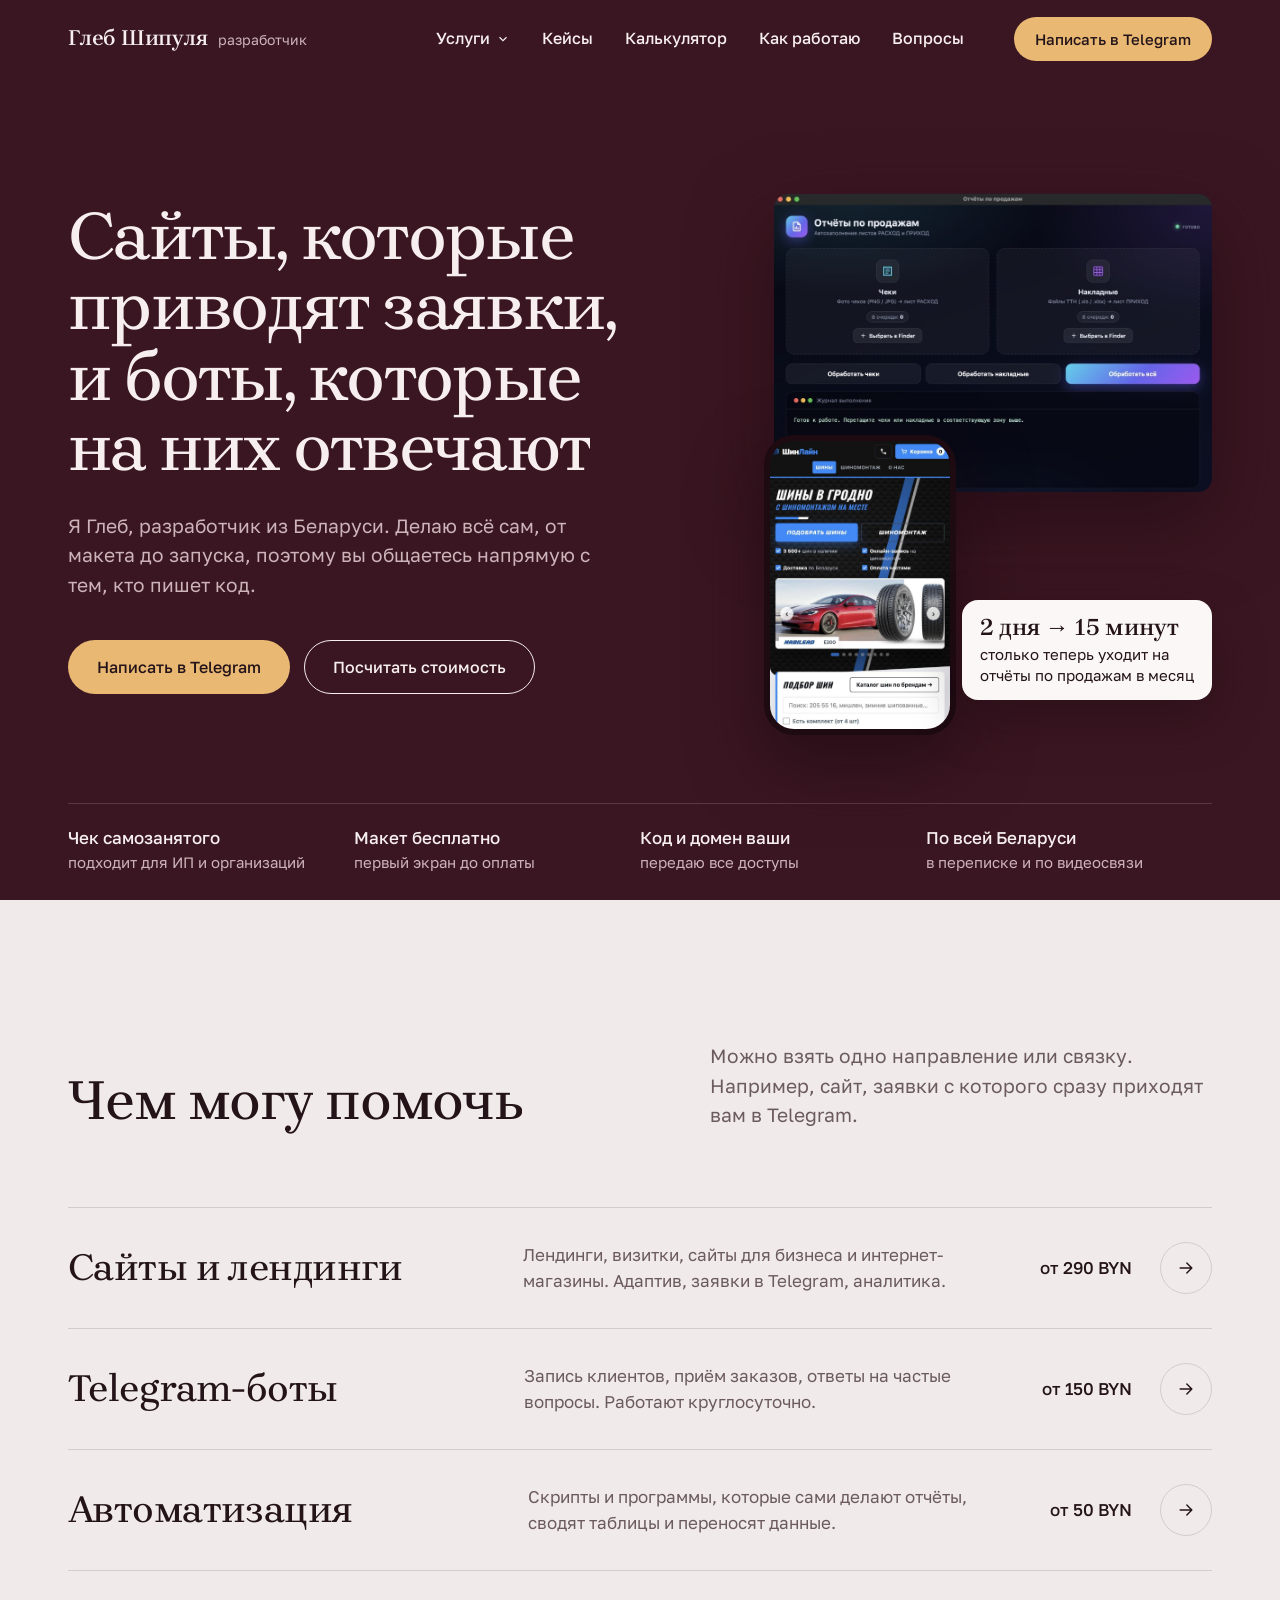
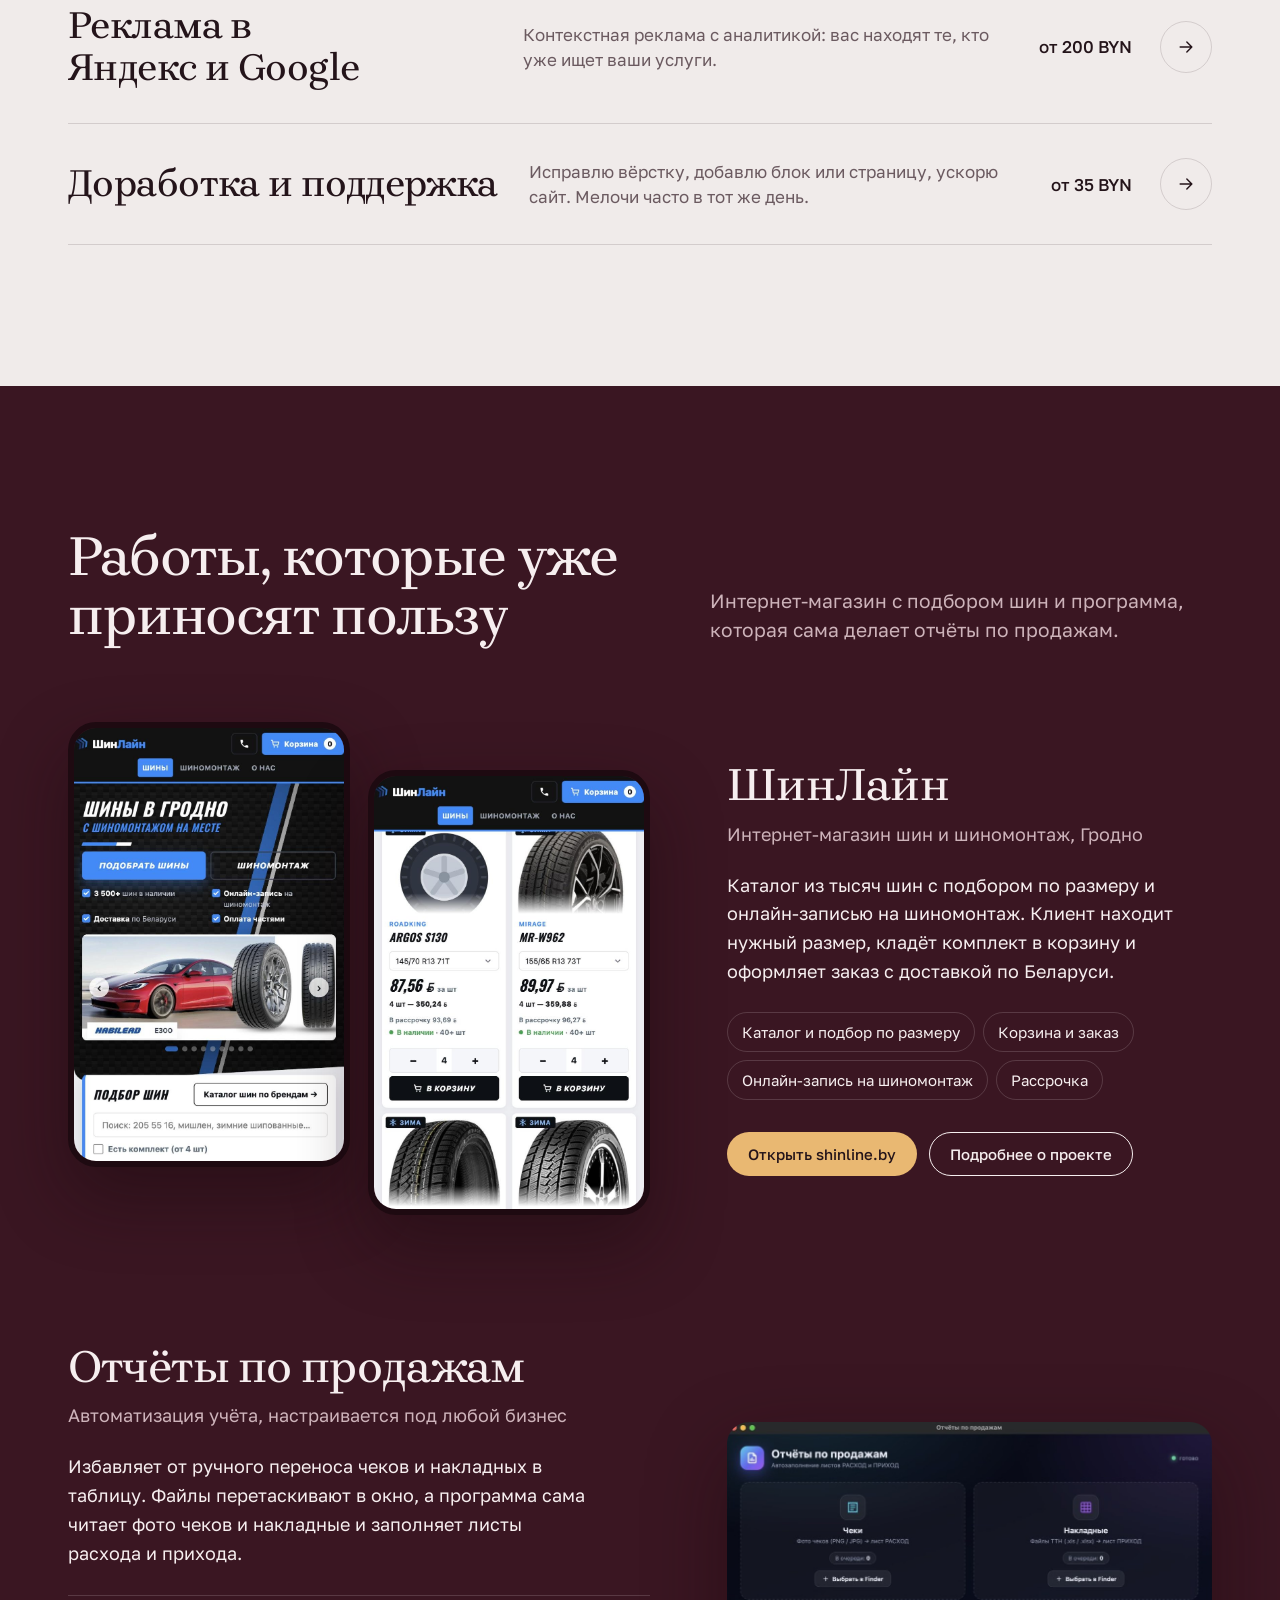
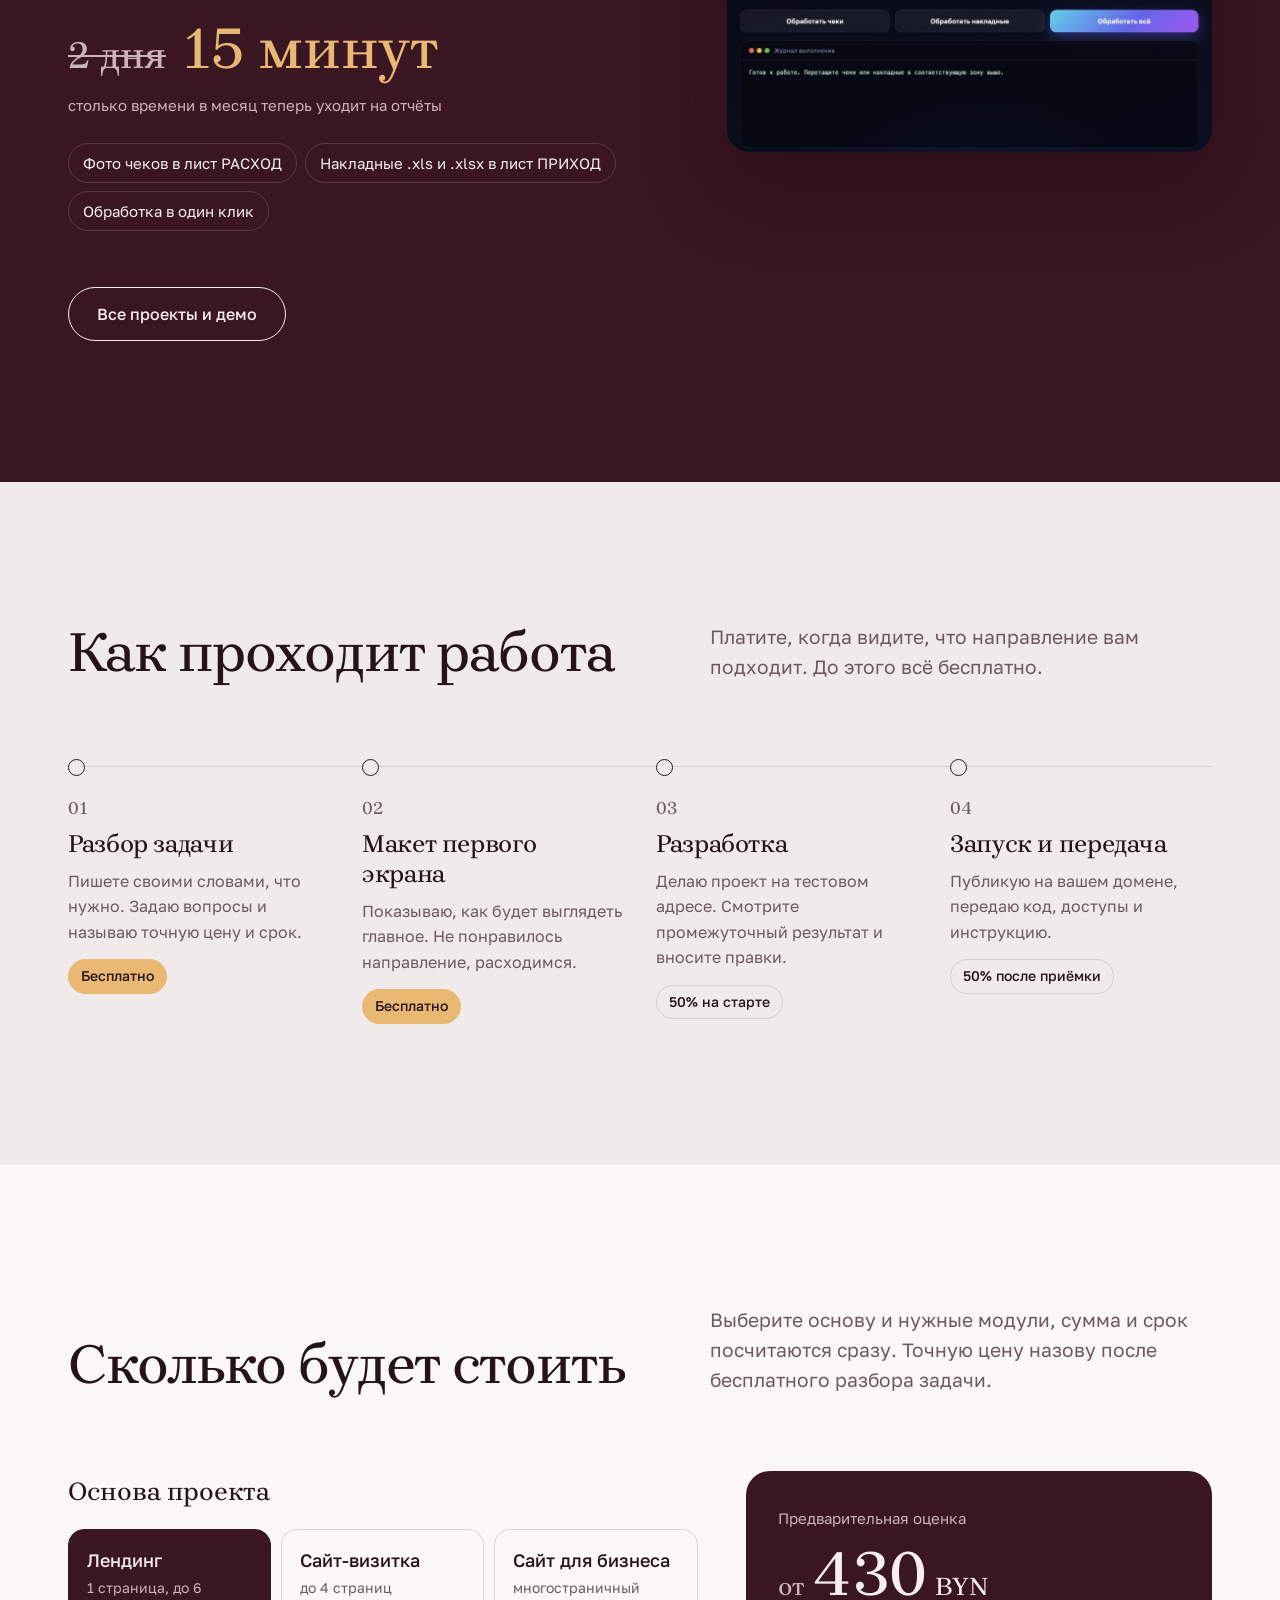
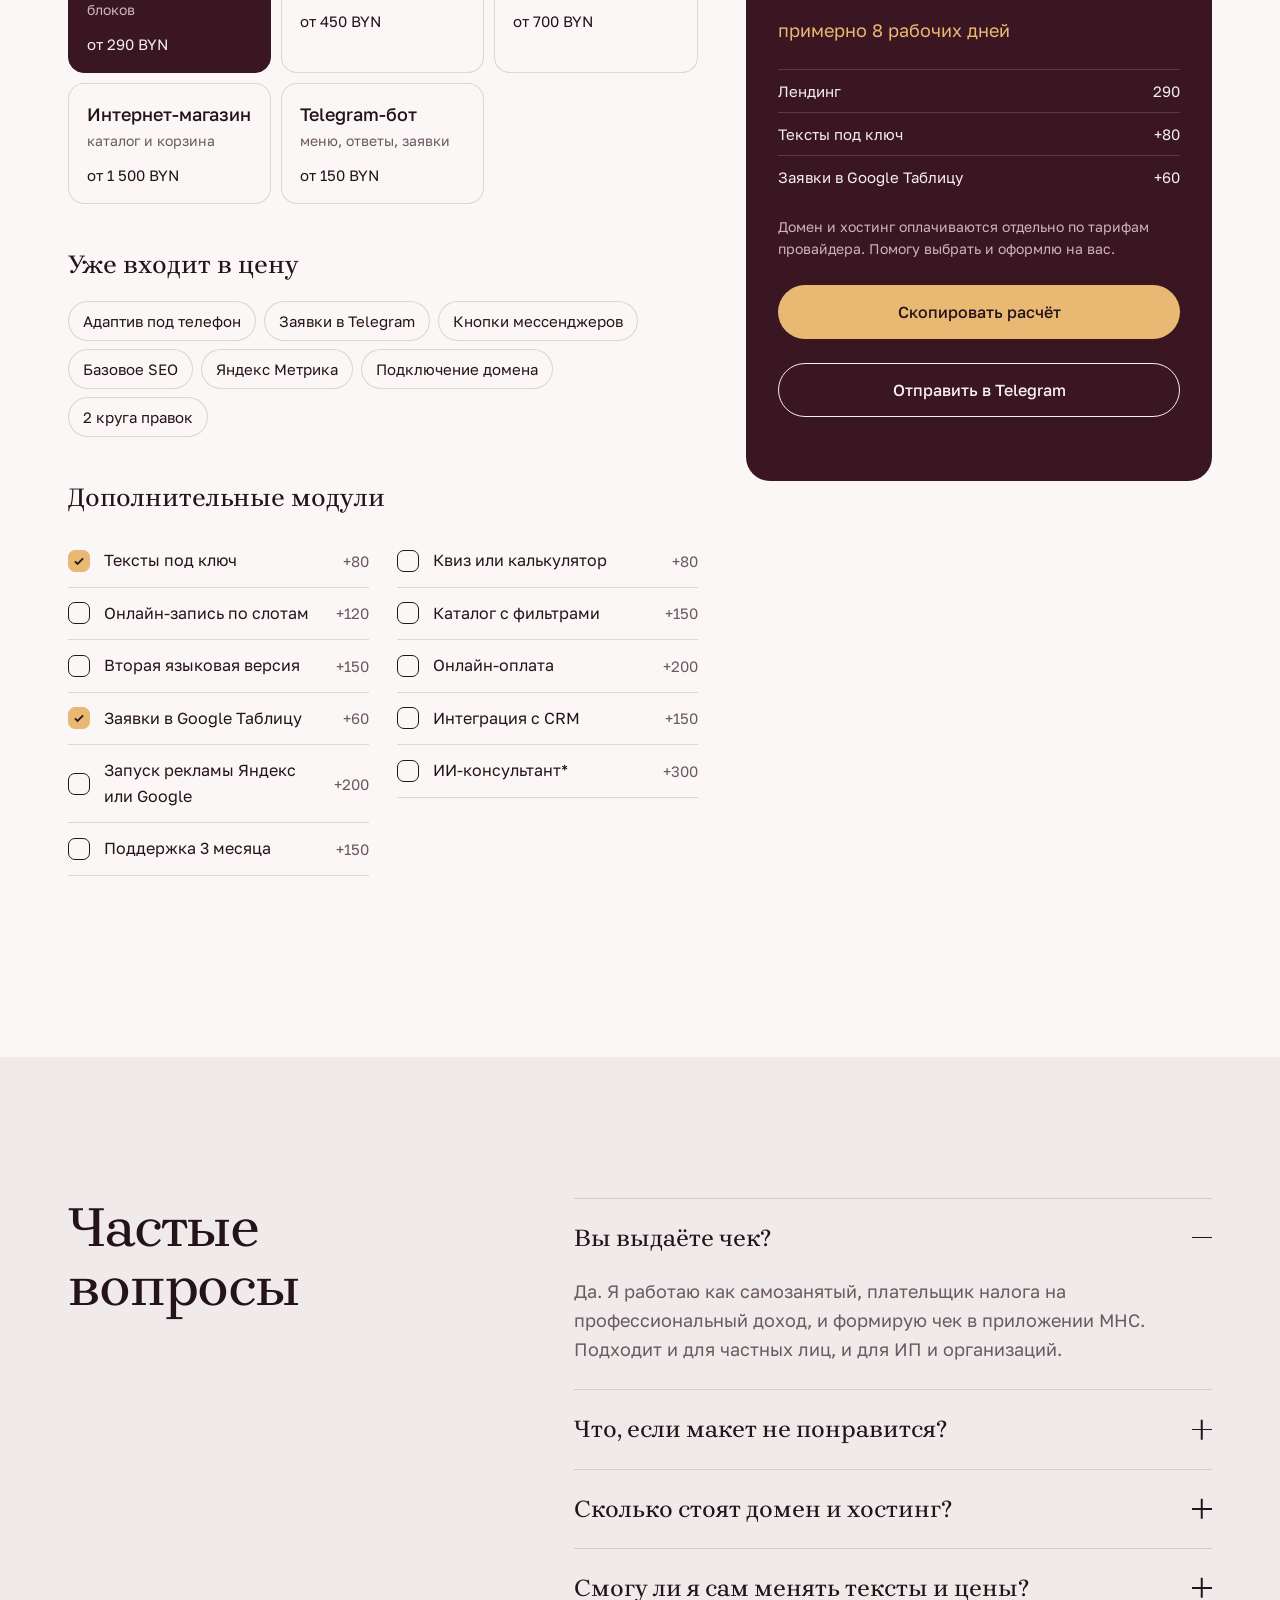
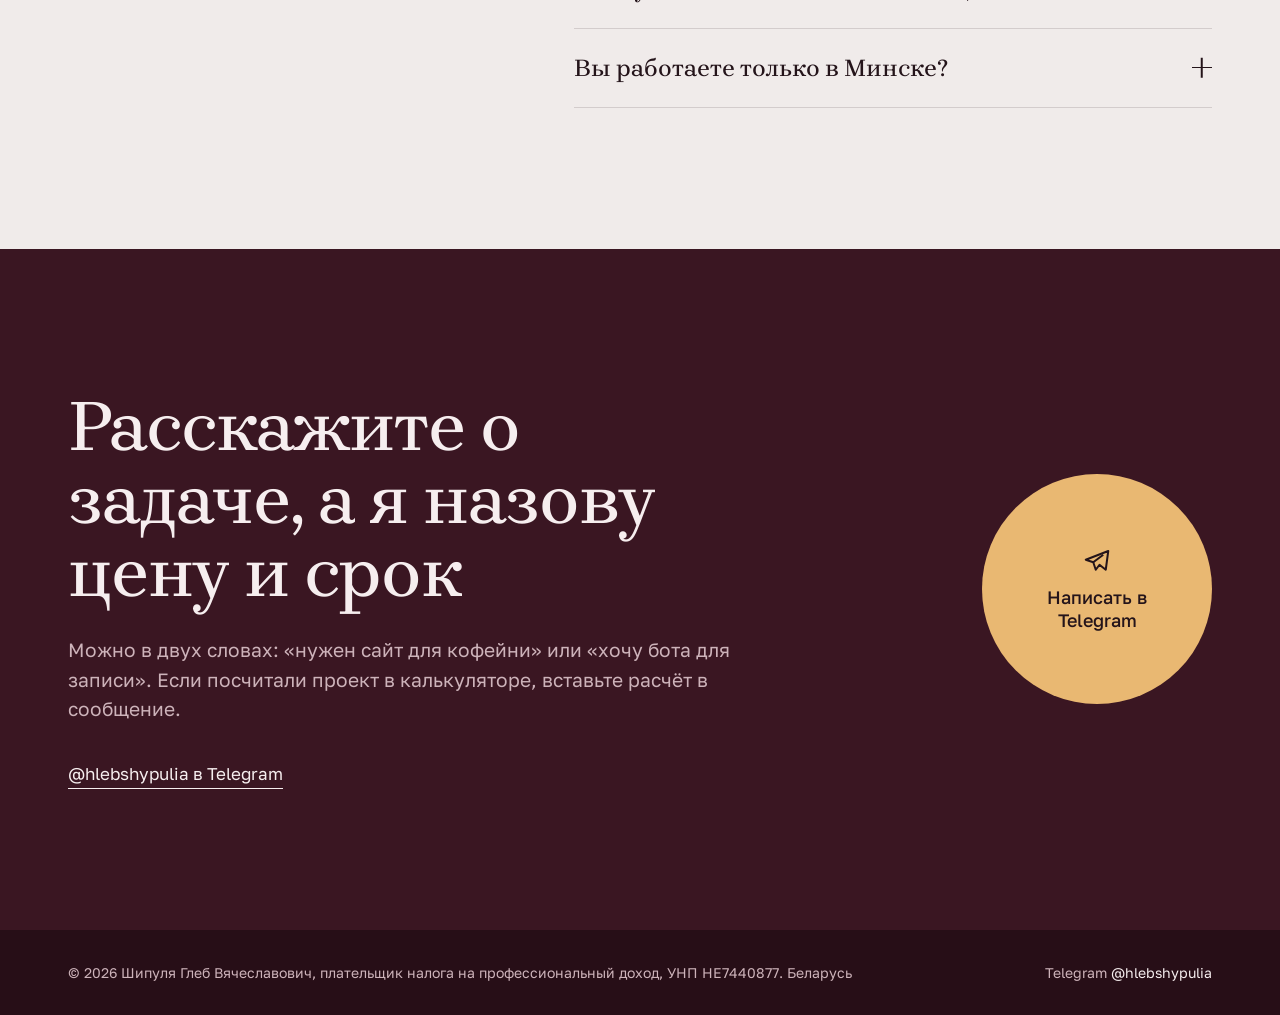
==== commit d129bff7: "Remove Kufar link from the site Co-Authored-By: Claude Opus 5.5 <noreply@anthropic.com> Claude-Sessi" ====
--- a/index.html
+++ b/index.html
@@ -255,7 +255,6 @@
         <p class="lead" data-fade>Можно в двух словах: «нужен сайт для кофейни» или «хочу бота для записи». Если посчитали проект в калькуляторе, вставьте расчёт в сообщение.</p>
         <div class="contact-links" data-fade>
           <a class="link" href="https://t.me/hlebshypulia" target="_blank" rel="noopener">@hlebshypulia в Telegram</a>
-          <a class="link" href="https://www.kufar.by/item/1089806398" target="_blank" rel="noopener">Объявление на Куфаре</a>
         </div>
       </div>
       <a class="orb" href="https://t.me/hlebshypulia" target="_blank" rel="noopener" data-magnetic="0.4"><svg viewBox="0 0 24 24" aria-hidden="true"><path d="M21 4 3 11l6 2 2 6 3-4 5 4z"/><path d="m9 13 8-6"/></svg>Написать в Telegram</a>
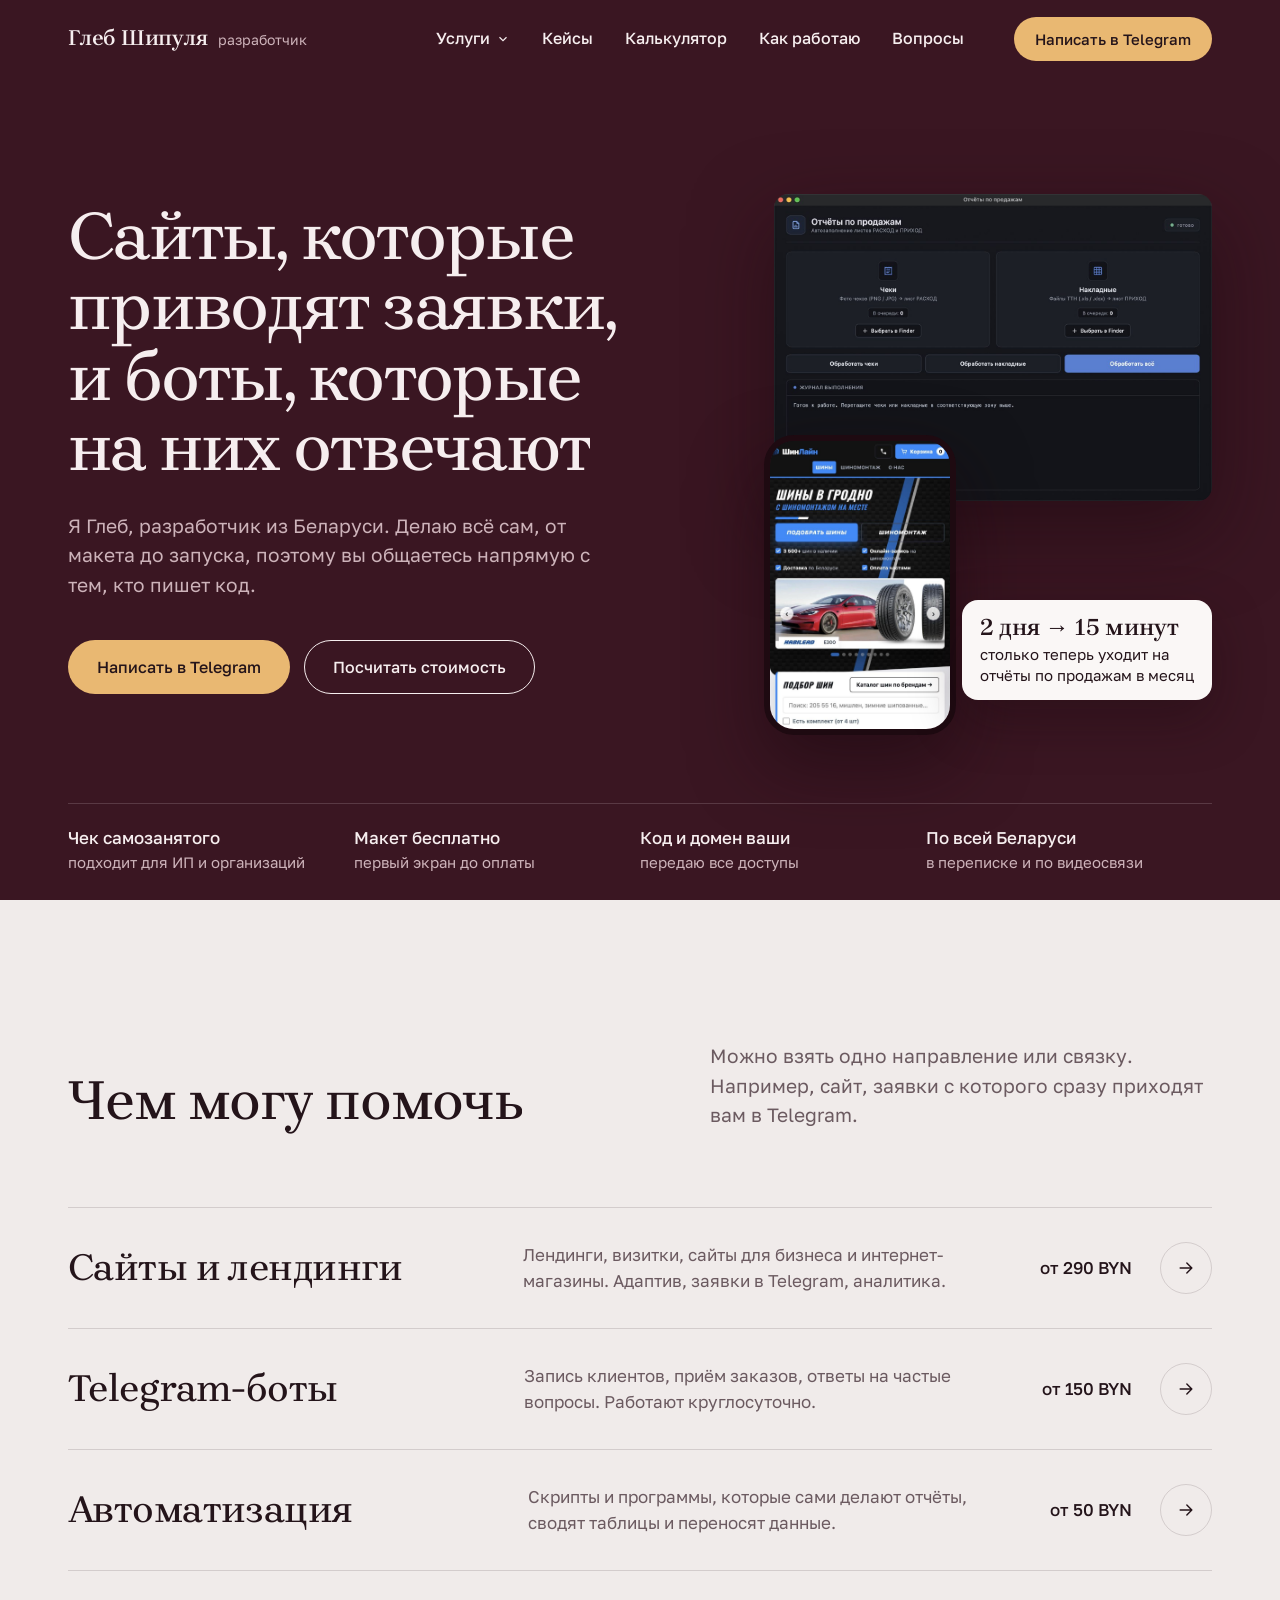
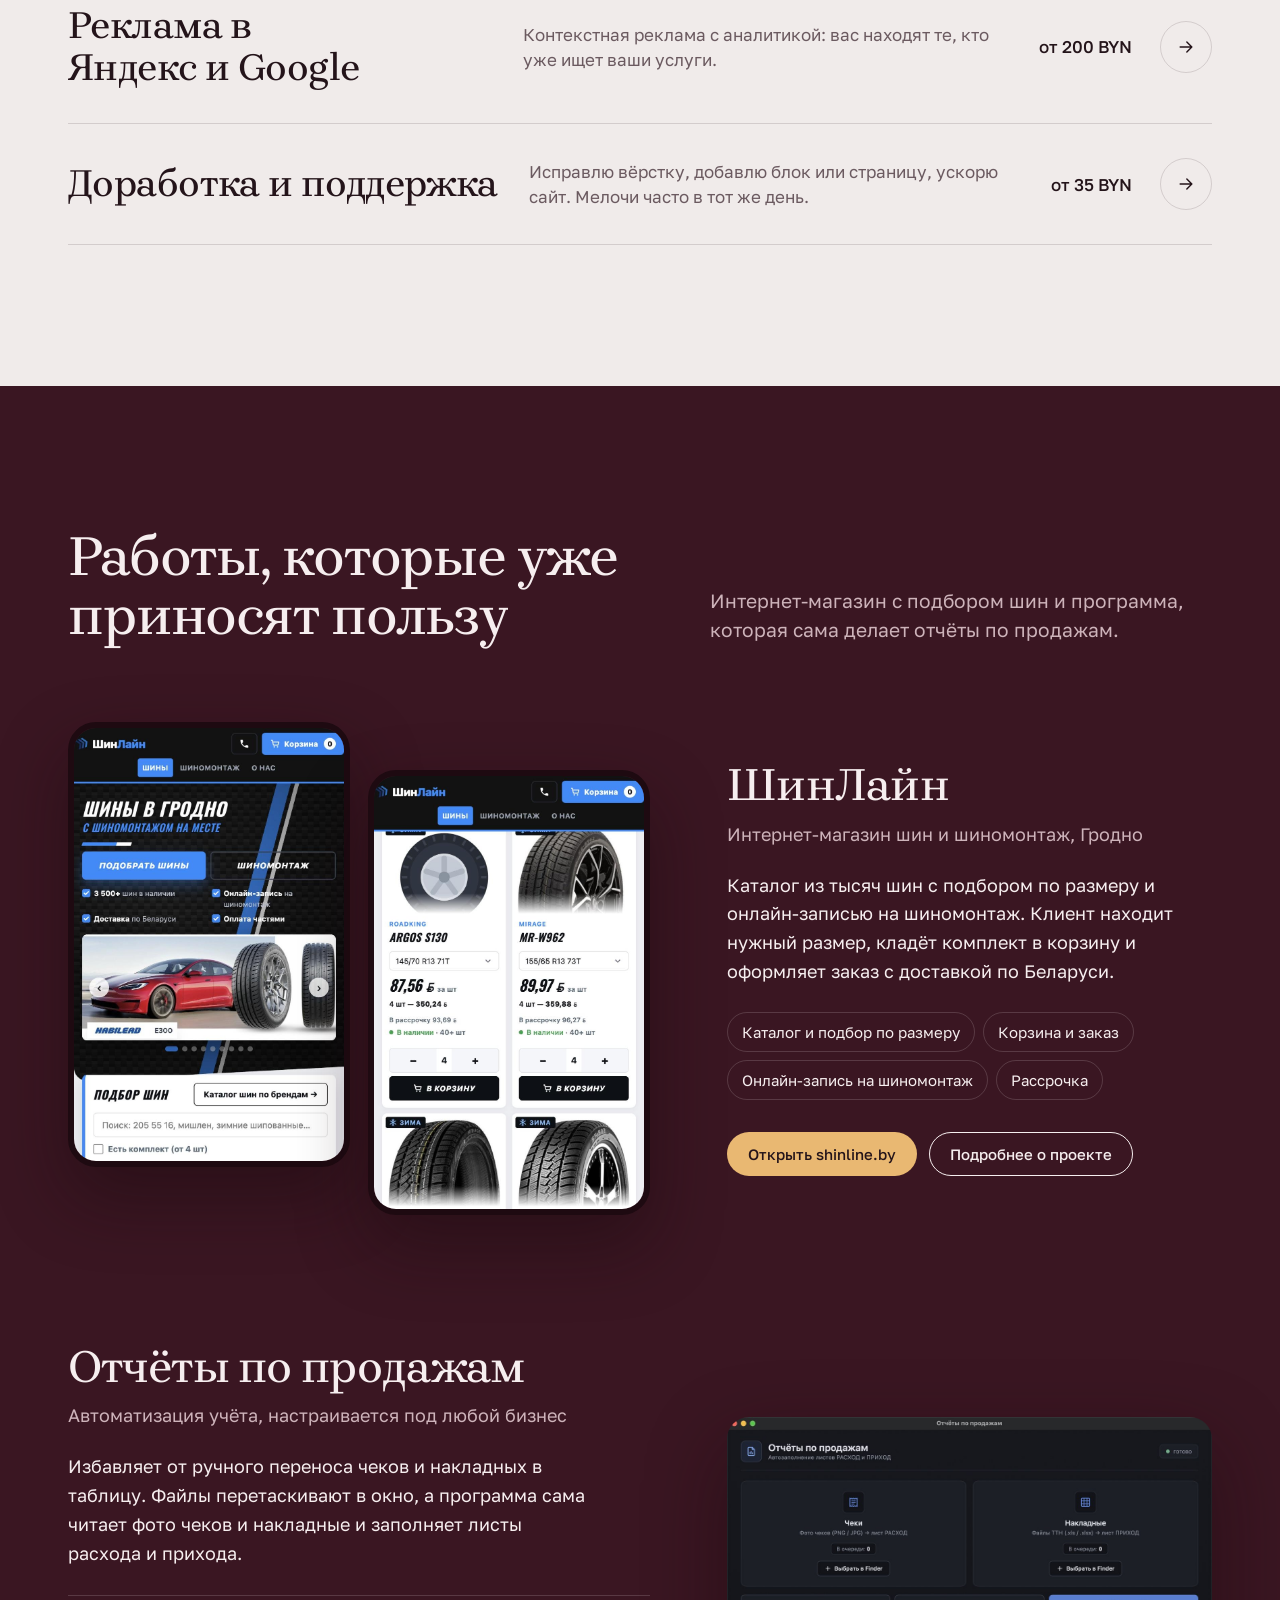
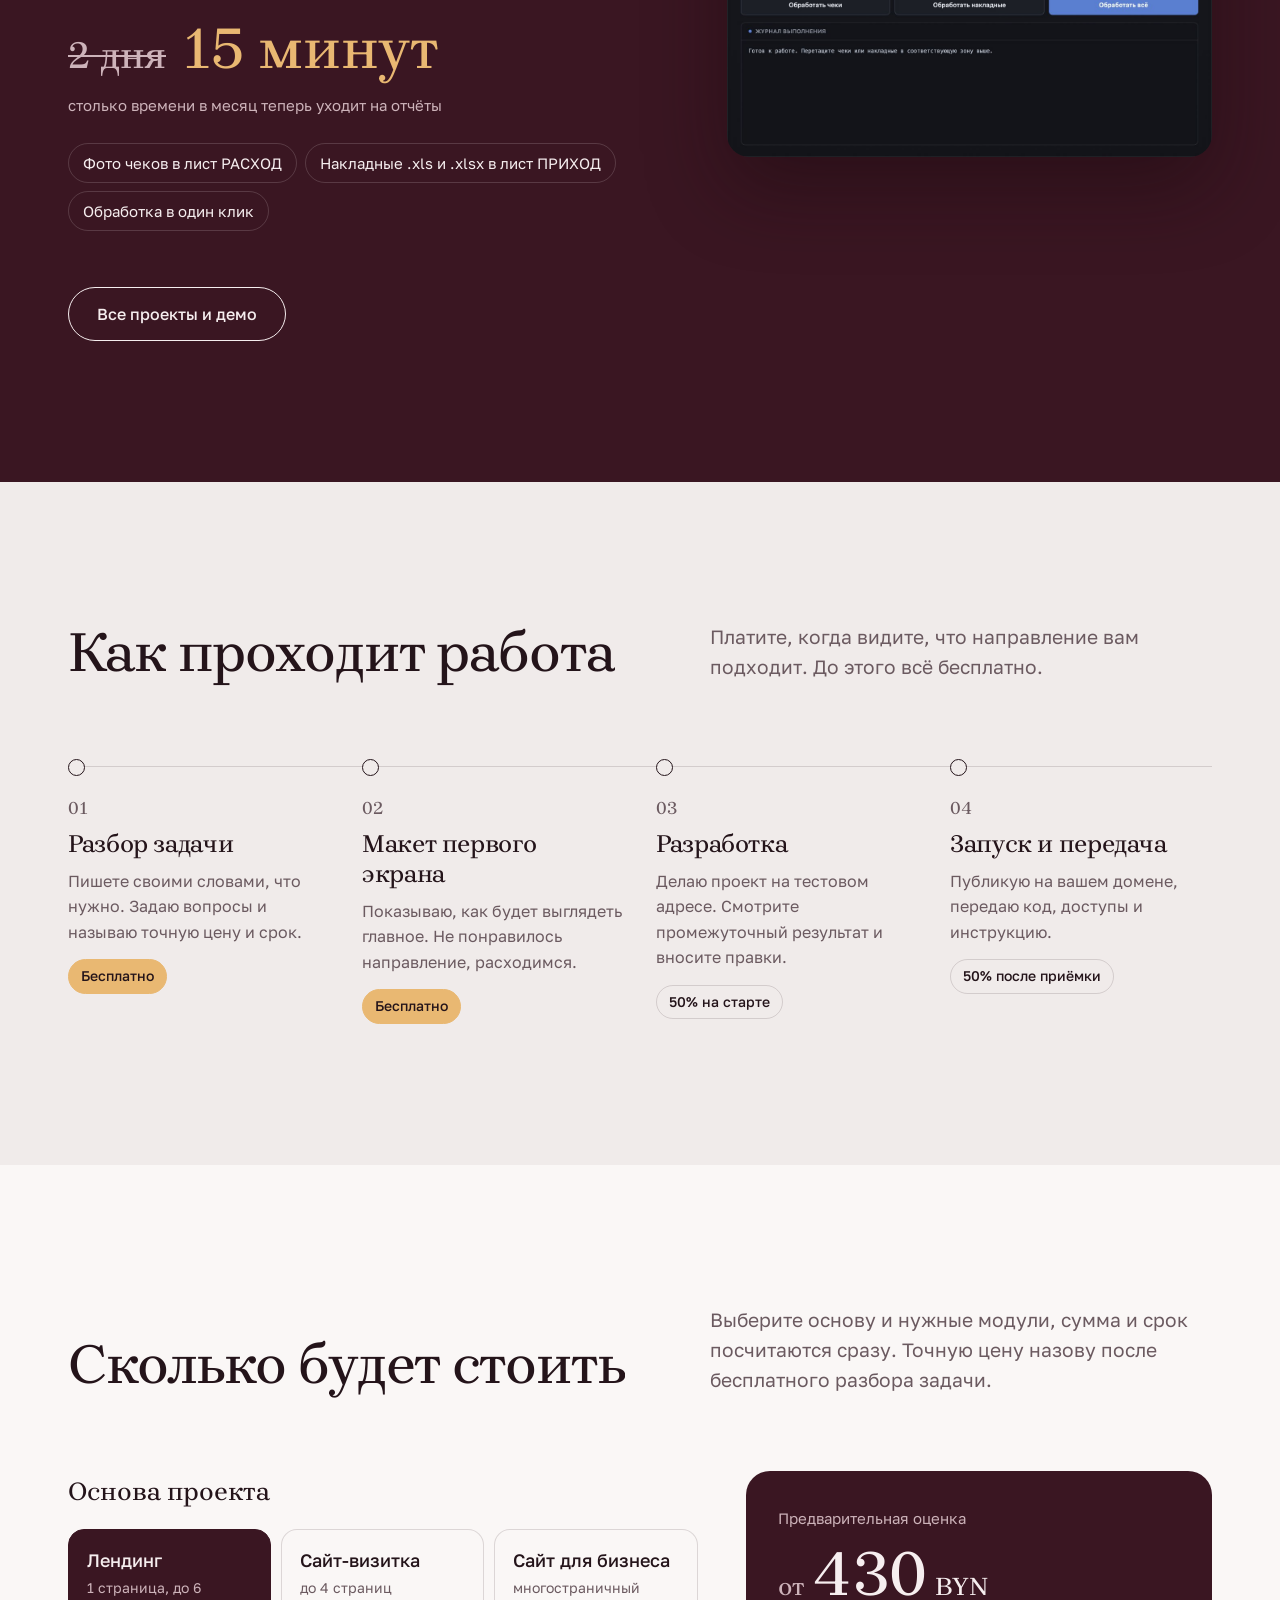
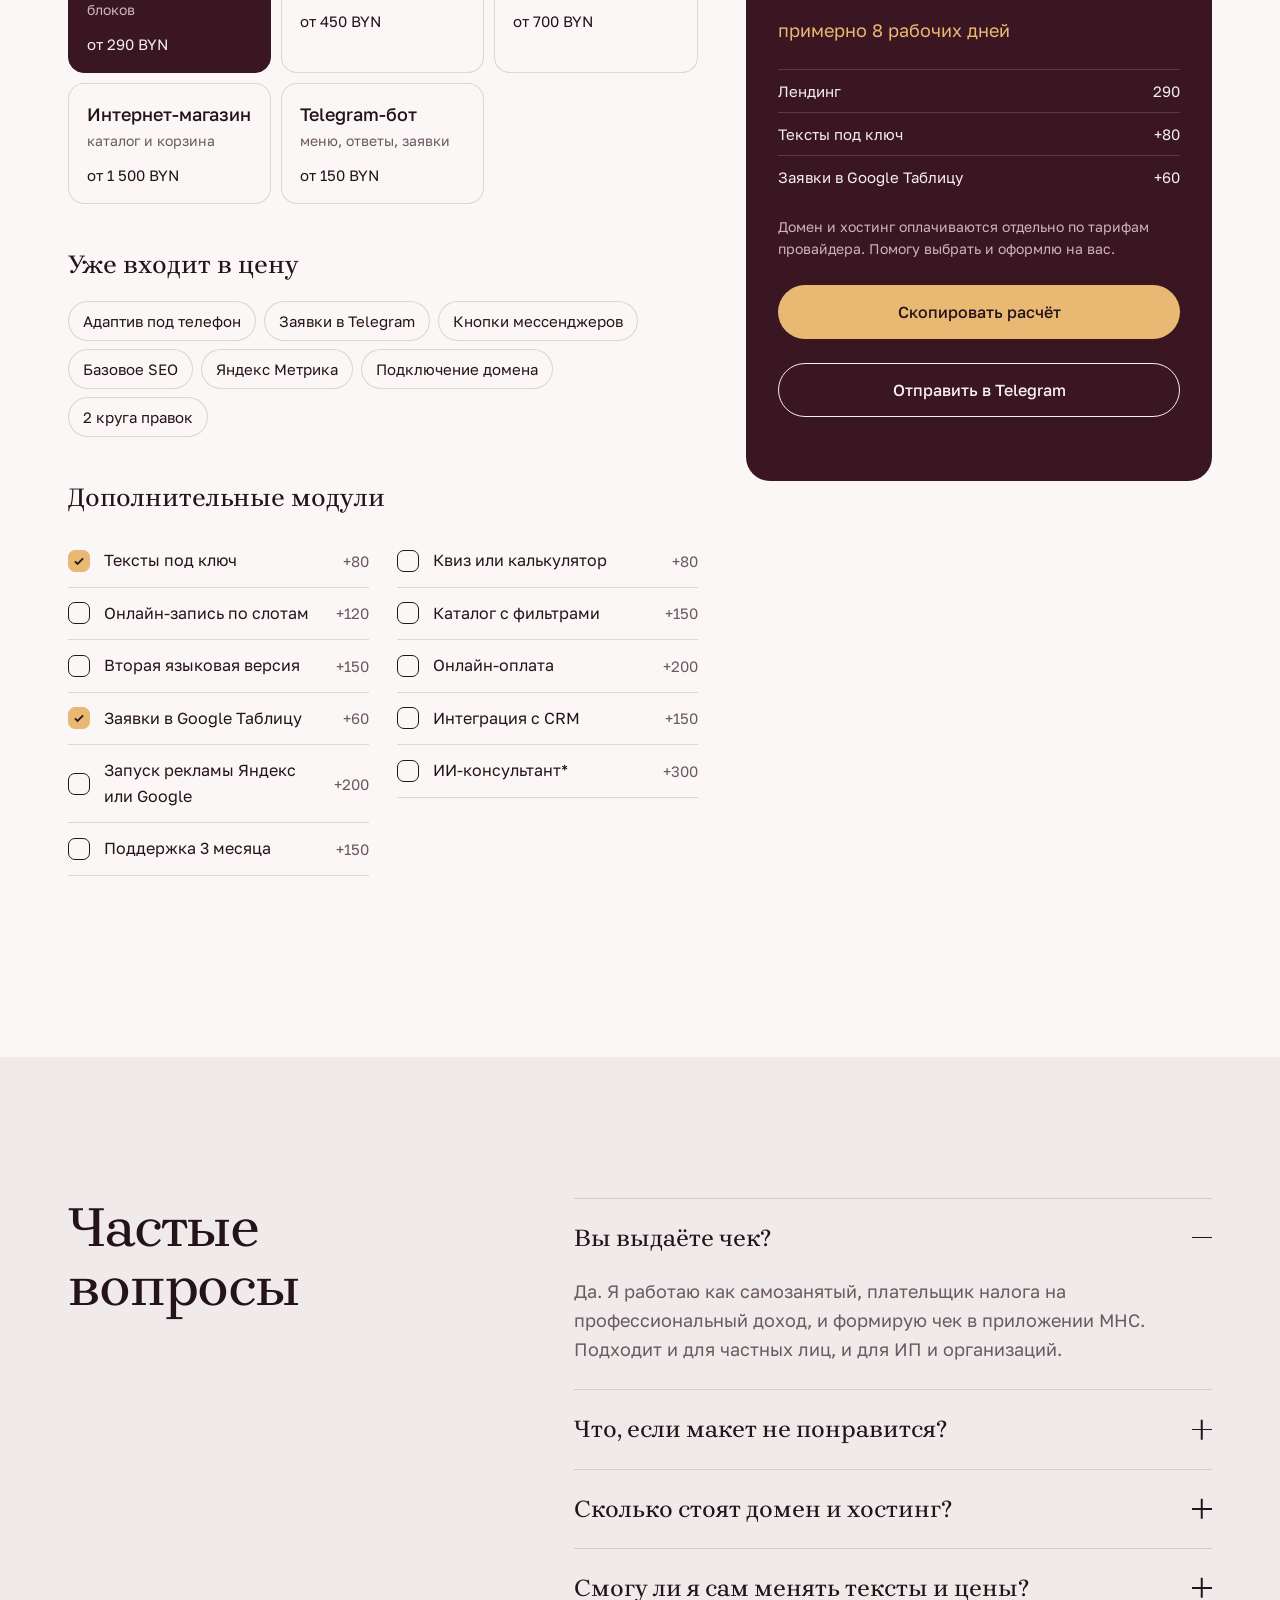
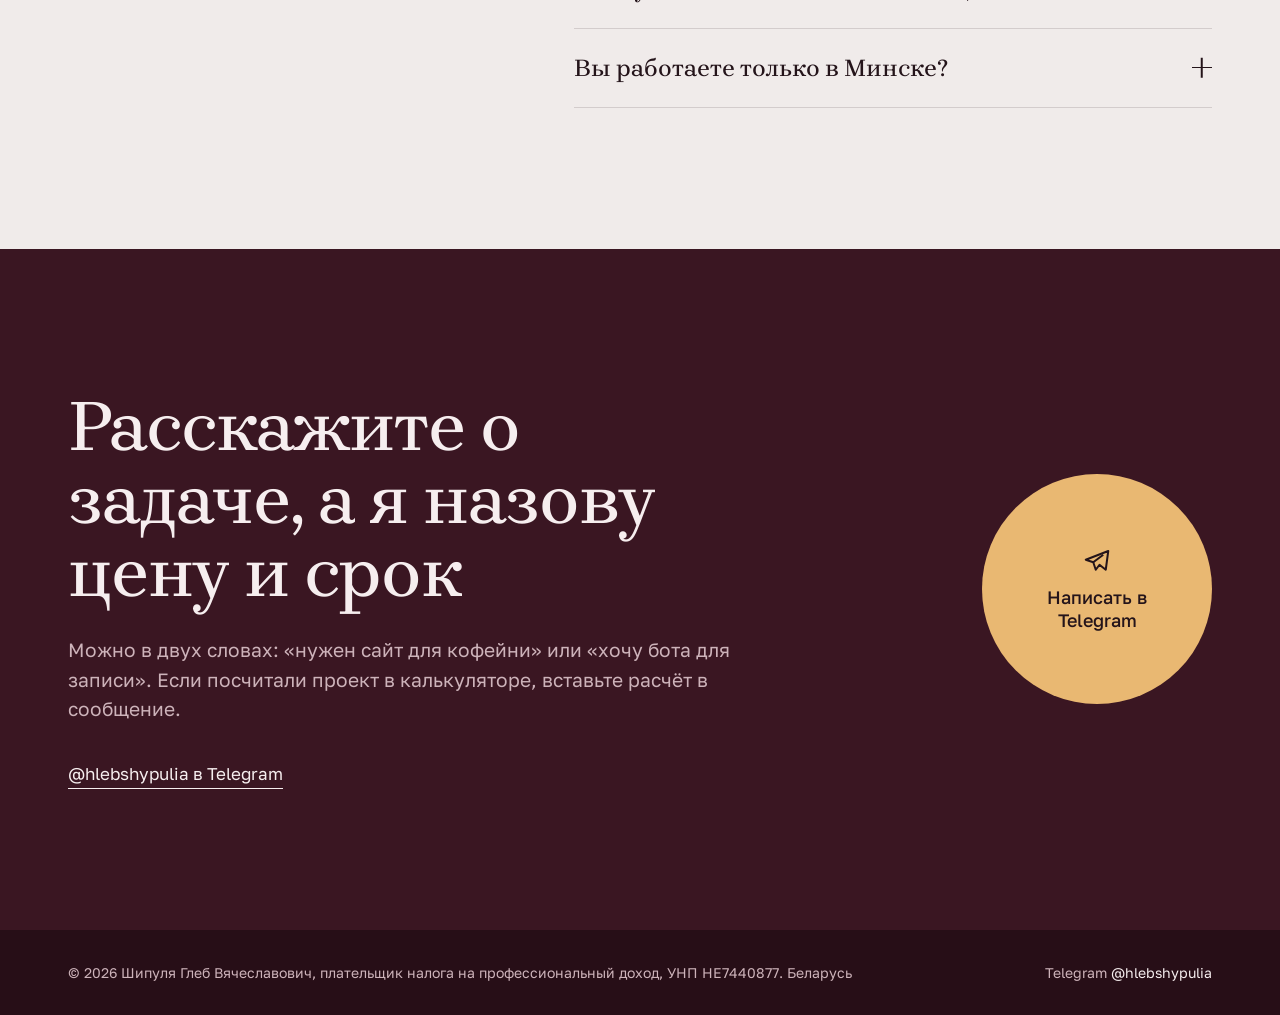
==== commit bfba12b2: "Update Sales reports screenshot Co-Authored-By: Claude Opus 5.5 <noreply@anthropic.com> Claude-Sessi" ====
--- a/index.html
+++ b/index.html
@@ -66,7 +66,7 @@
         </div>
       </div>
       <div class="hero-art" data-fade data-delay="250">
-        <div class="layer art-app" data-depth="-26"><img src="/img/reports-app.jpg" alt="Окно программы «Отчёты по продажам»: зоны для чеков и накладных, кнопки обработки и журнал" width="988" height="671"></div>
+        <div class="layer art-app" data-depth="-26"><img src="/img/reports-app.jpg?v=2" alt="Окно программы «Отчёты по продажам»: зоны для чеков и накладных, кнопки обработки и журнал" width="1200" height="840"></div>
         <div class="layer art-phone" data-depth="40"><img src="/img/shinline-hero.jpg" alt="Главный экран сайта ШинЛайн на телефоне" width="800" height="1283"></div>
         <div class="layer art-cap" data-depth="18"><b>2 дня → 15 минут</b>столько теперь уходит на отчёты по продажам в месяц</div>
       </div>
@@ -141,7 +141,7 @@
   <div class="m me">17:30</div>
   <div class="m">Готово! Напомню за 2 часа до визита</div>
 </div></div>
-    <img data-key="automation" src="/img/reports-app.jpg" alt="" loading="lazy">
+    <img data-key="automation" src="/img/reports-app.jpg?v=2" alt="" loading="lazy">
     <div data-key="ads"><div class="mock mock-ad">
   <div class="q">шиномонтаж гродно</div>
   <div class="r"><small>Реклама · example.by</small><b>Шиномонтаж в Гродно. Запись онлайн за минуту</b><p>Без очередей, работаем без выходных. Шины в наличии.</p><div class="sl"><span>Цены</span><span>Запись</span><span>Адрес</span></div></div>
@@ -173,7 +173,7 @@
           </div>
         </article>
         <article class="case flip" id="reports">
-          <a class="case-media" href="/projects/#reports" data-cursor="Подробнее" data-wipe><div class="shot"><img src="/img/reports-app.jpg" alt="Окно программы «Отчёты по продажам»: зоны для чеков и накладных, кнопки обработки и журнал" width="988" height="671" loading="lazy"></div></a>
+          <a class="case-media" href="/projects/#reports" data-cursor="Подробнее" data-wipe><div class="shot"><img src="/img/reports-app.jpg?v=2" alt="Окно программы «Отчёты по продажам»: зоны для чеков и накладных, кнопки обработки и журнал" width="1200" height="840" loading="lazy"></div></a>
           <div>
             <h3 data-split>Отчёты по продажам</h3>
             <p class="where">Автоматизация учёта, настраивается под любой бизнес</p>
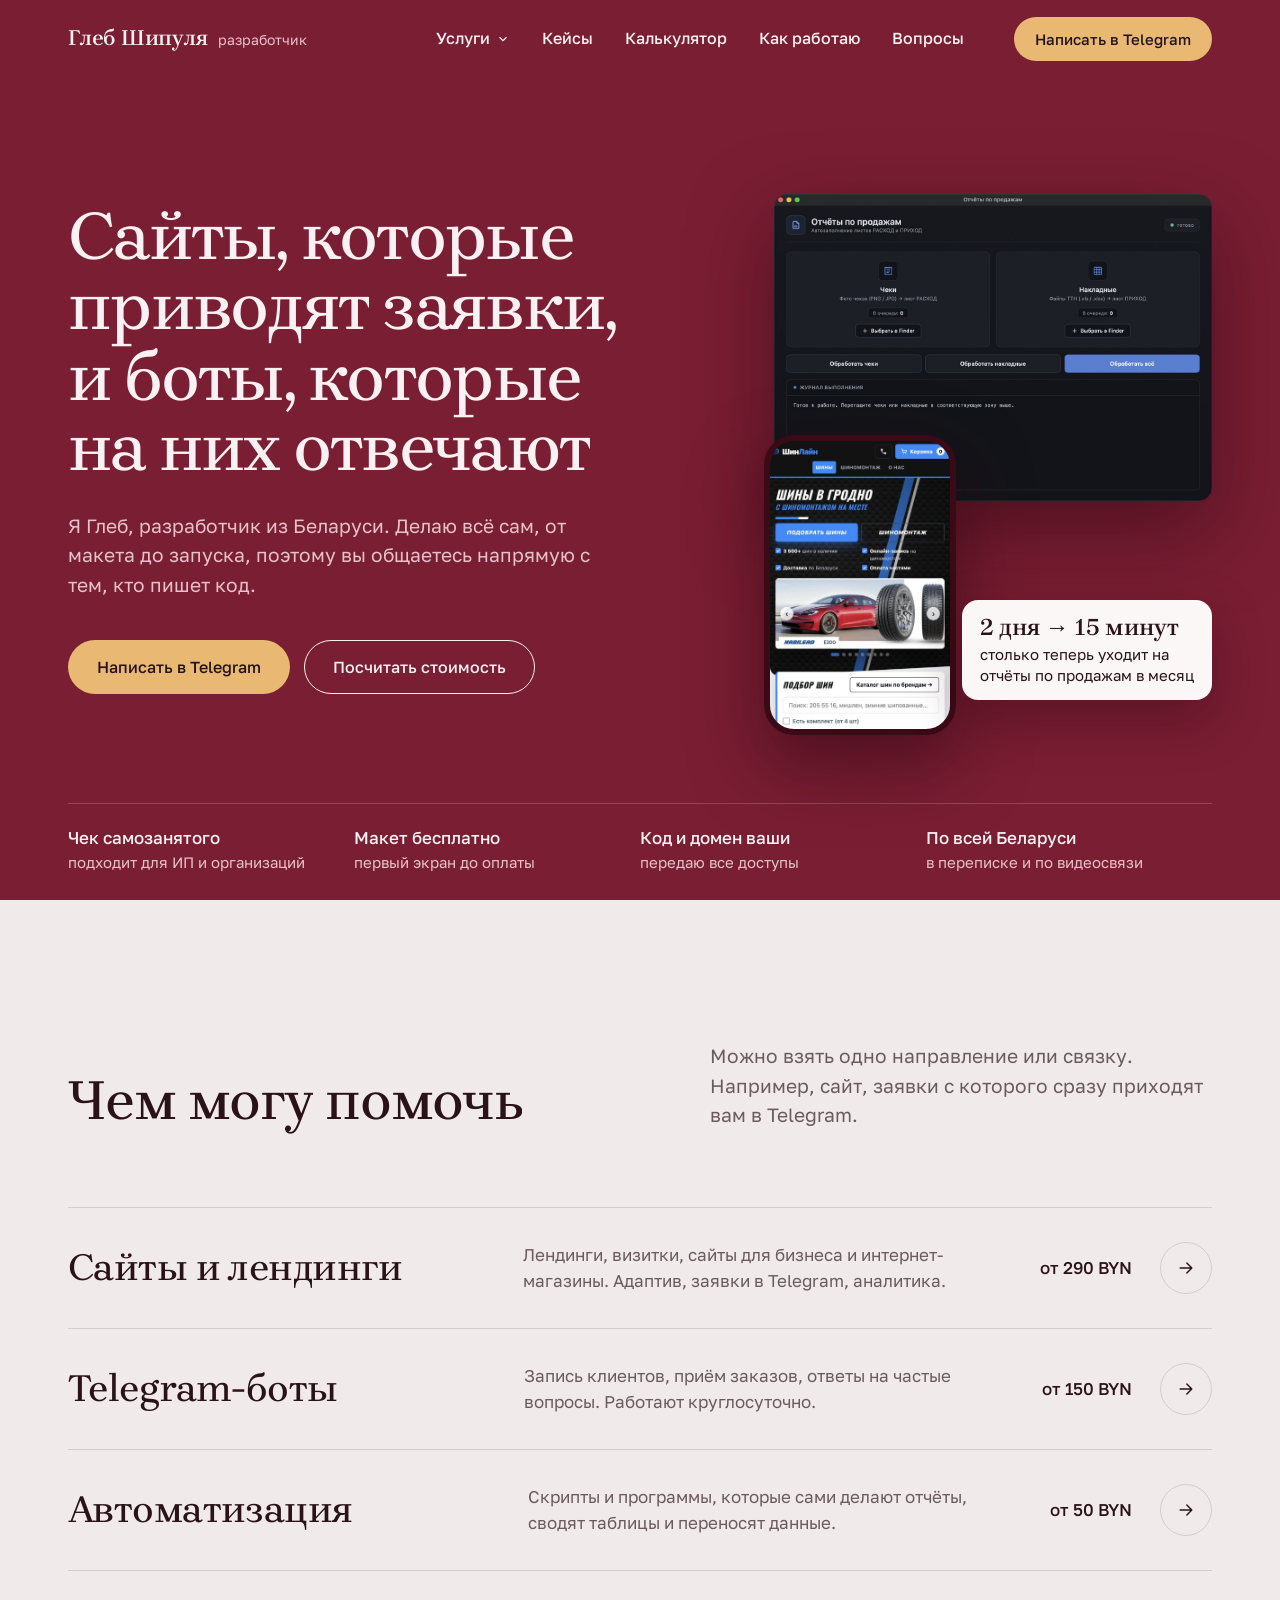
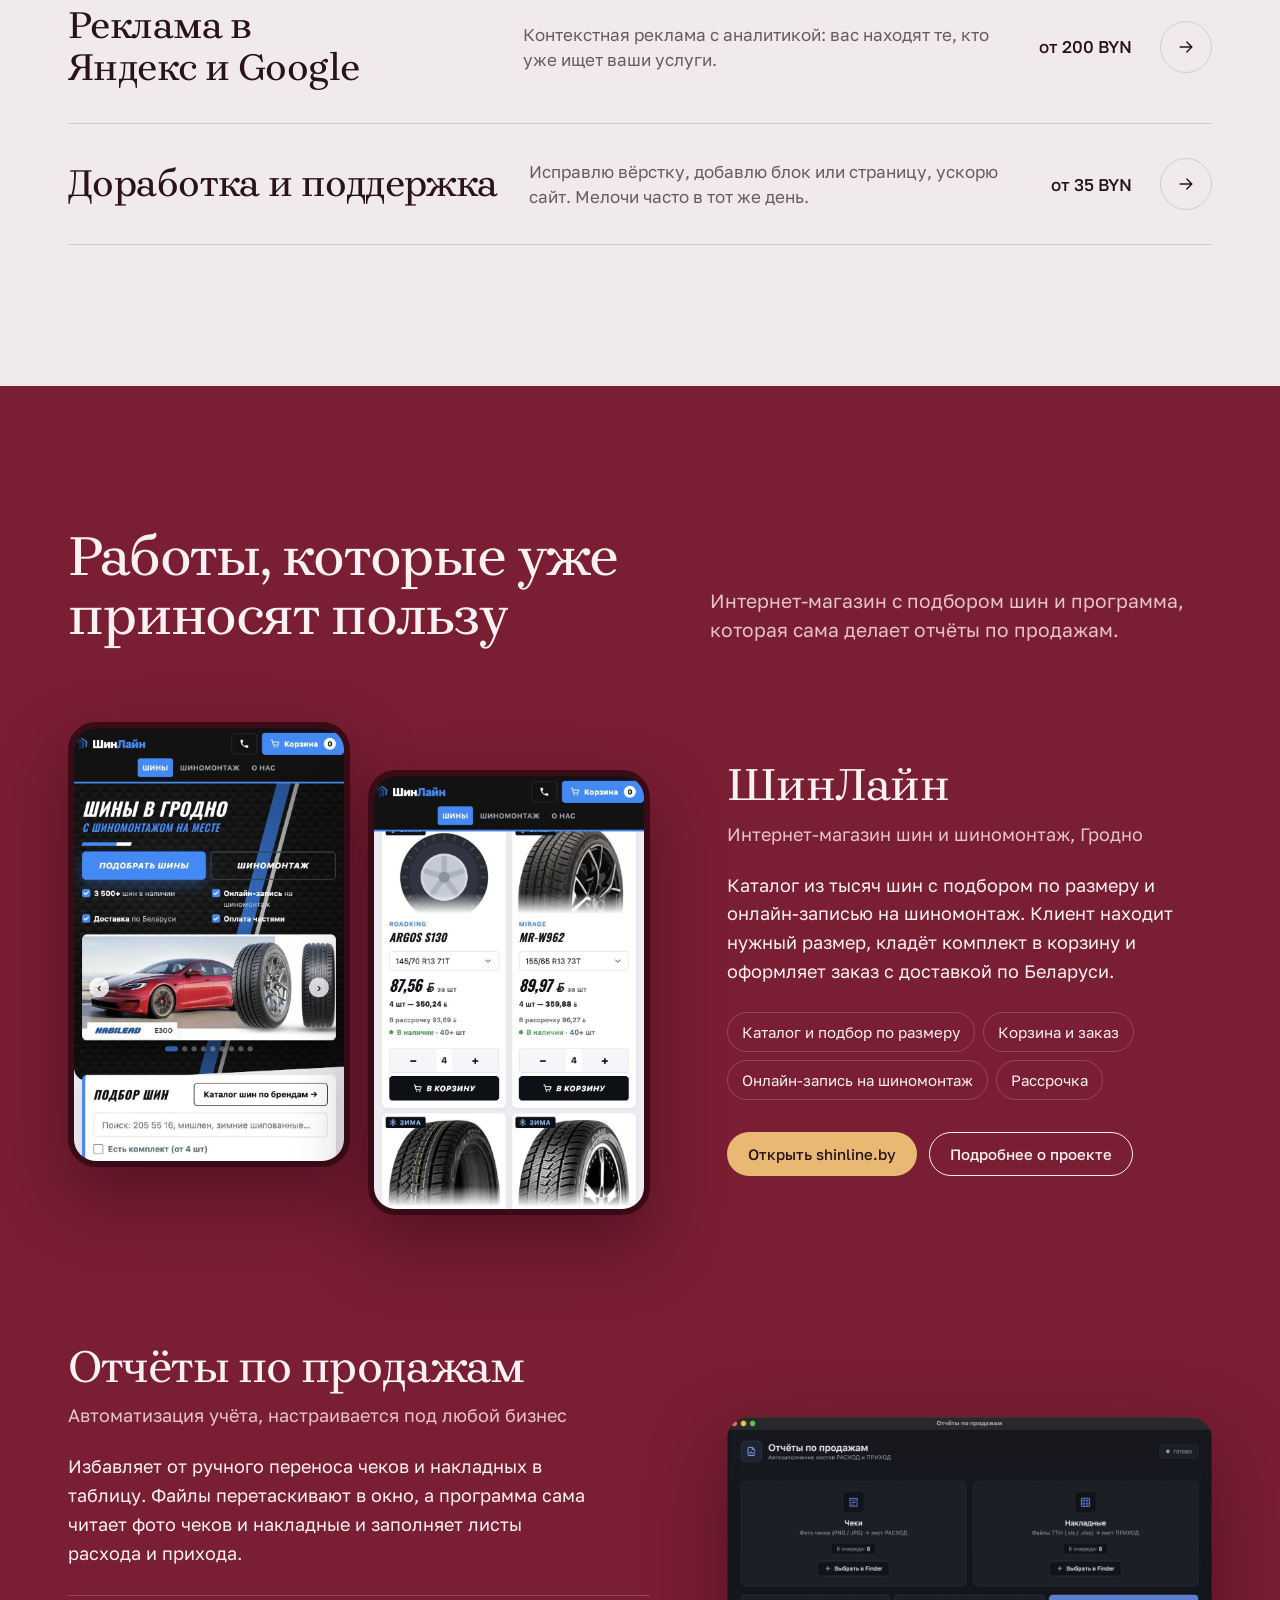
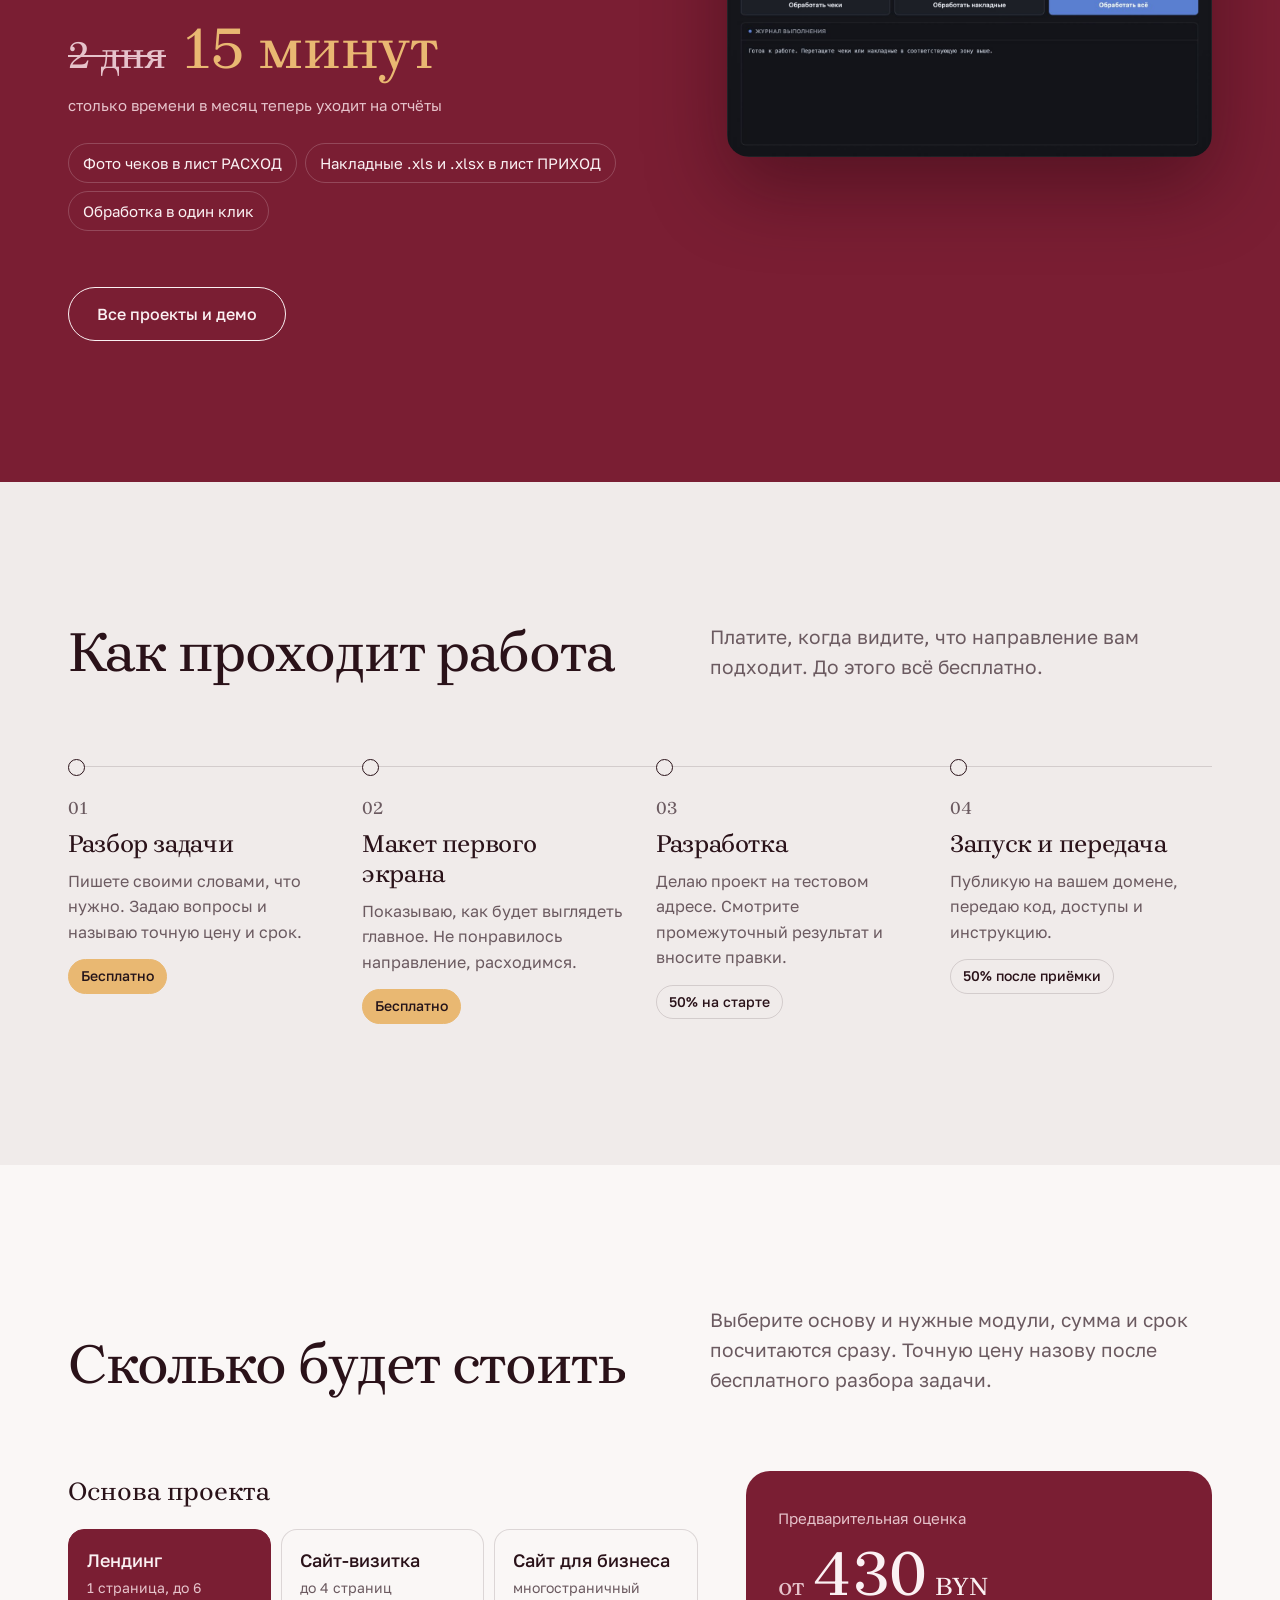
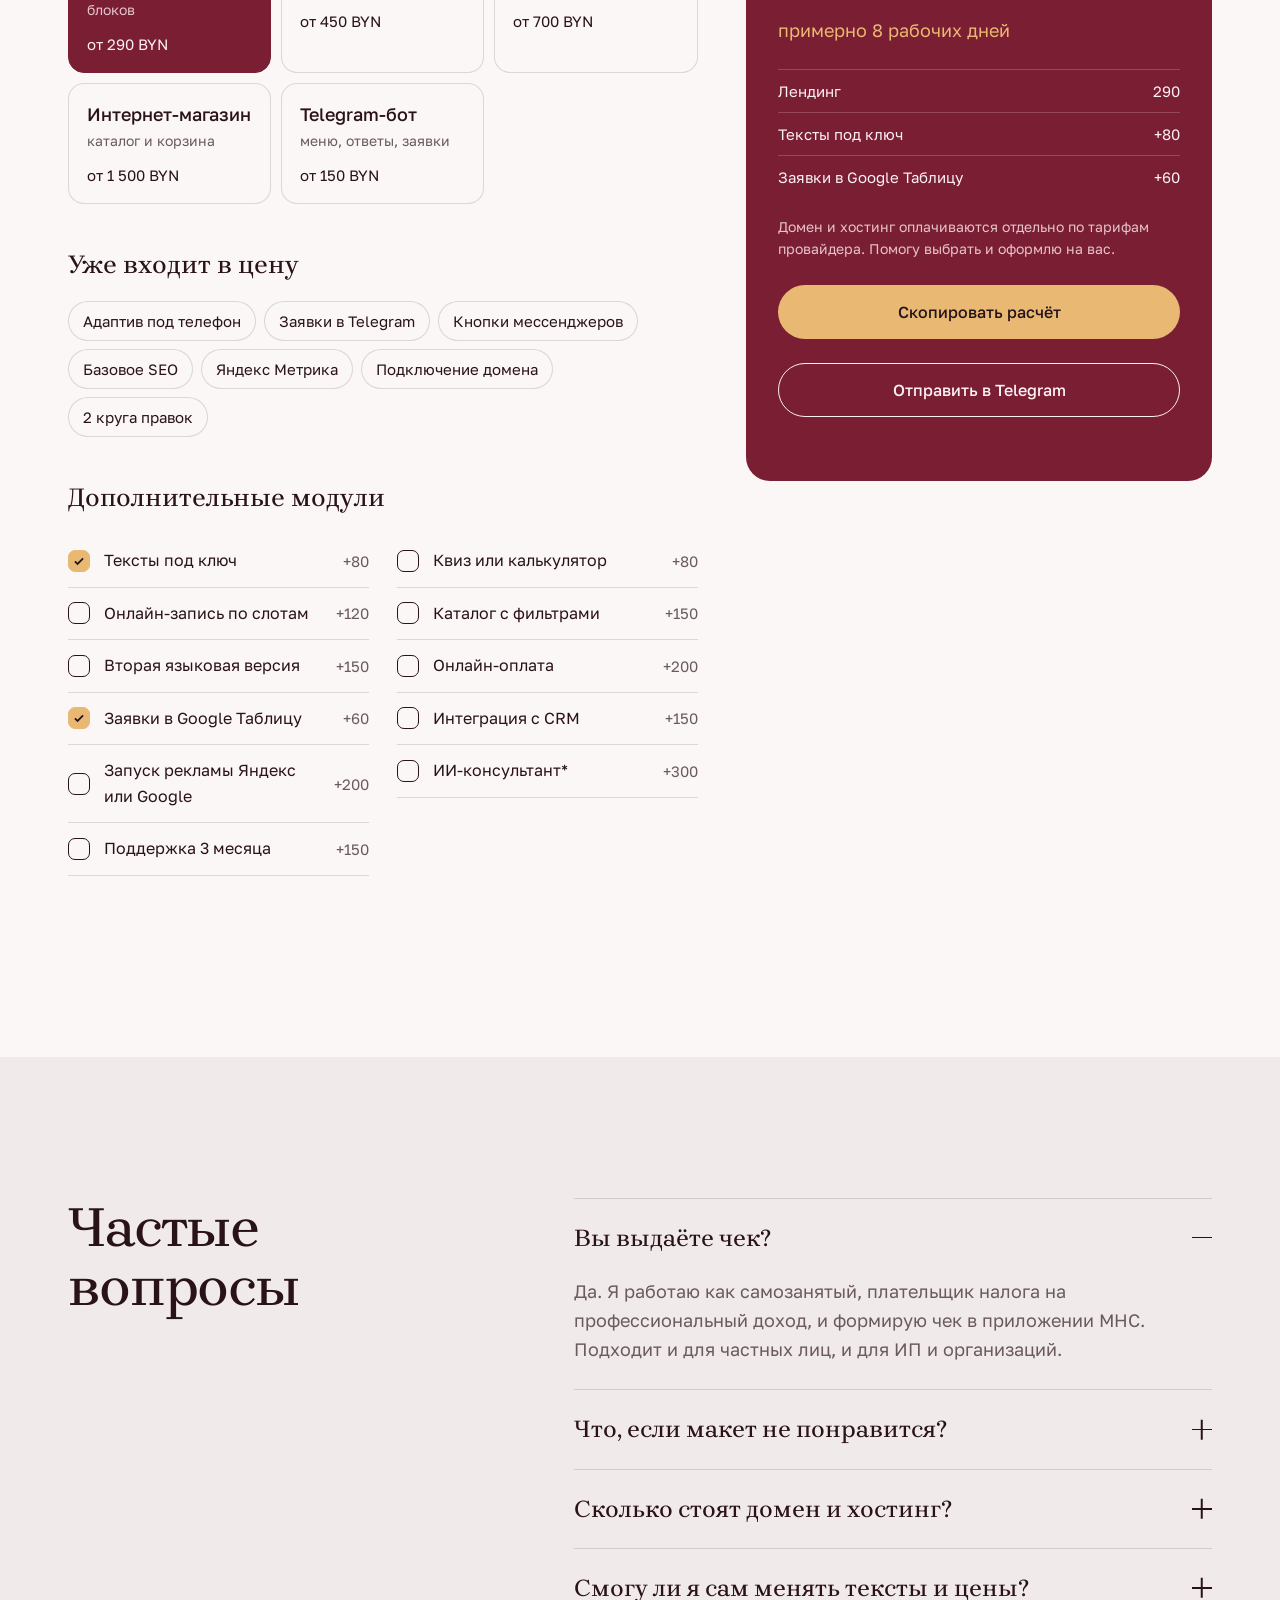
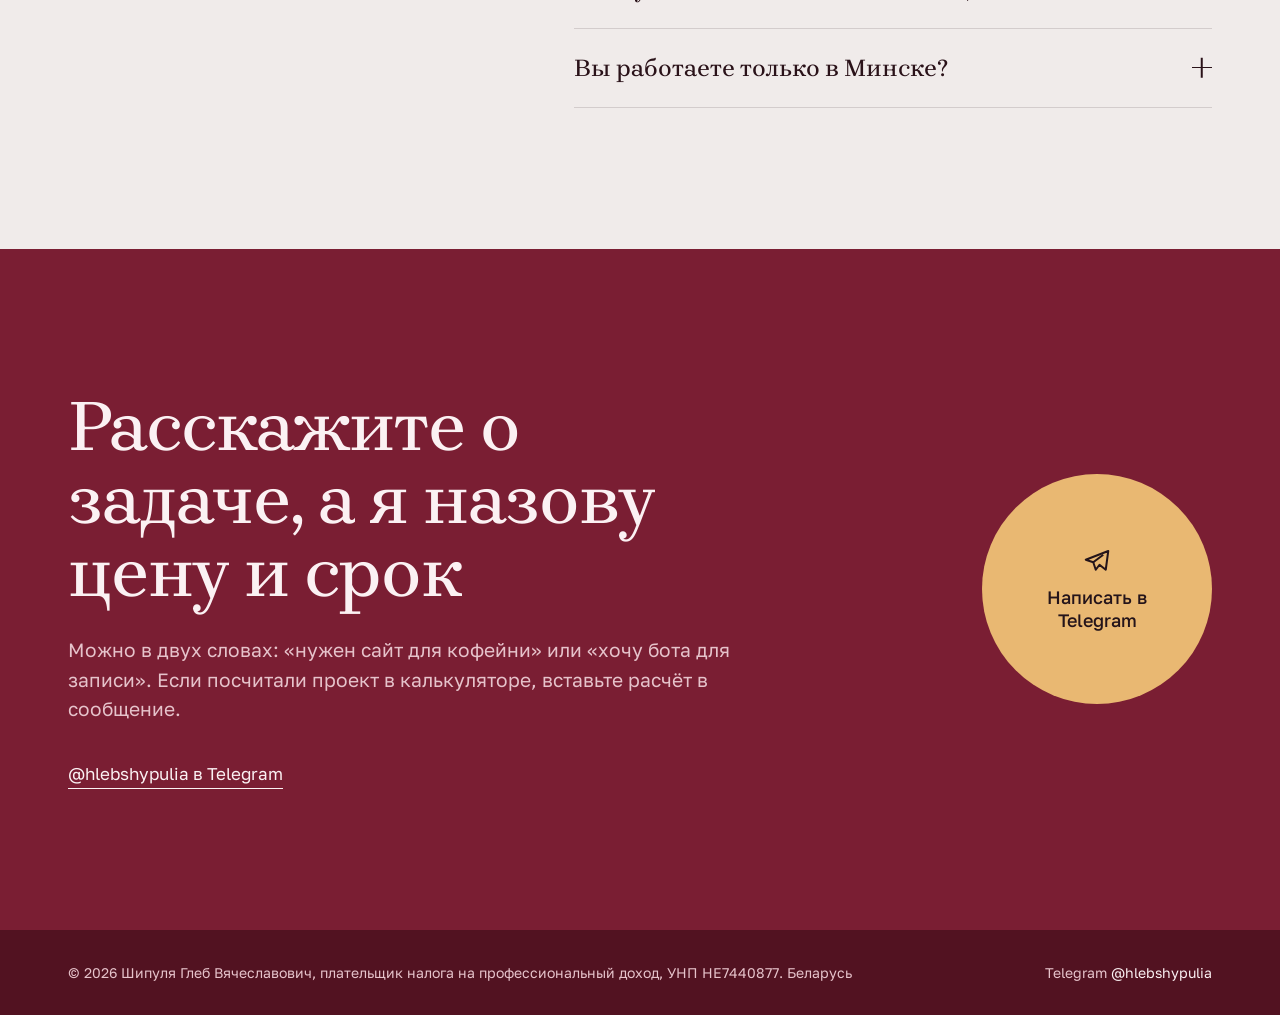
==== commit d51be934: "Switch dark sections to burgundy Co-Authored-By: Claude Opus 5.5 <noreply@anthropic.com> Claude-Sess" ====
--- a/index.html
+++ b/index.html
@@ -9,11 +9,11 @@
 <meta property="og:title" content="Глеб Шипуля — сайты, Telegram-боты и автоматизация для бизнеса">
 <meta property="og:description" content="Сайты от 290 BYN, Telegram-боты от 150 BYN. Калькулятор стоимости и реальные кейсы.">
 <meta property="og:locale" content="ru_RU">
-<meta name="theme-color" content="#3A1622">
-<link rel="icon" href="data:image/svg+xml,%3Csvg xmlns='http://www.w3.org/2000/svg' viewBox='0 0 64 64'%3E%3Crect width='64' height='64' rx='16' fill='%233A1622'/%3E%3Ctext x='32' y='46' font-family='Georgia,serif' font-weight='700' font-size='40' text-anchor='middle' fill='%23E9B872'%3E%D0%93%3C/text%3E%3C/svg%3E">
+<meta name="theme-color" content="#7A1E33">
+<link rel="icon" href="data:image/svg+xml,%3Csvg xmlns='http://www.w3.org/2000/svg' viewBox='0 0 64 64'%3E%3Crect width='64' height='64' rx='16' fill='%237A1E33'/%3E%3Ctext x='32' y='46' font-family='Georgia,serif' font-weight='700' font-size='40' text-anchor='middle' fill='%23E9B872'%3E%D0%93%3C/text%3E%3C/svg%3E">
 <link rel="preload" href="/fonts/brygada-1918-cyrillic-500-normal.woff2" as="font" type="font/woff2" crossorigin>
 <link rel="preload" href="/fonts/golos-text-cyrillic-400-normal.woff2" as="font" type="font/woff2" crossorigin>
-<link rel="stylesheet" href="/css/site.css?v=9">
+<link rel="stylesheet" href="/css/site.css?v=10">
 </head>
 <body>
 <a class="skip" href="#main">Перейти к содержанию</a>
@@ -268,7 +268,7 @@
     <span>Telegram <a href="https://t.me/hlebshypulia" target="_blank" rel="noopener">@hlebshypulia</a></span>
   </div>
 </footer>
-<script src="/js/calc.js?v=9" defer></script>
-<script src="/js/site.js?v=9" defer></script>
+<script src="/js/calc.js?v=10" defer></script>
+<script src="/js/site.js?v=10" defer></script>
 </body>
 </html>
--- a/css/site.css
+++ b/css/site.css
@@ -1,5 +1,5 @@
 /* Глеб Шипуля — site styles.
-   Wine + blush + gold. Brygada 1918 for display, Golos Text for everything else.
+   Burgundy + blush + gold. Brygada 1918 for display, Golos Text for everything else.
    One quiet system; the motion lives in the cursor, the hero and the service list. */
 
 @font-face{font-family:"Brygada";font-weight:500;font-display:swap;src:url(/fonts/brygada-1918-latin-500-normal.woff2) format("woff2")}
@@ -17,22 +17,22 @@
   color-scheme: light;
   --fog:#F0EBEA;        /* page background */
   --paper:#FAF7F6;      /* raised light surfaces */
-  --deep:#3A1622;       /* dark sections */
-  --deep-2:#4B2030;     /* surfaces on dark */
-  --deep-3:#270E17;     /* footer */
-  --ink:#24141A;        /* text on light */
+  --deep:#7A1E33;       /* dark sections */
+  --deep-2:#8C2A41;     /* surfaces on dark */
+  --deep-3:#521221;     /* footer */
+  --ink:#2A1219;        /* text on light */
   --muted:#6B5A60;
   --line:rgba(36,20,26,.14);
-  --on-deep:#F6EEEF;
-  --on-deep-muted:#CDB3BA;
-  --line-deep:rgba(246,238,239,.16);
+  --on-deep:#FBF1F3;
+  --on-deep-muted:#E6C3CB;
+  --line-deep:rgba(251,241,243,.2);
   --accent:#E9B872;     /* the one accent */
   --accent-2:#F2CB91;
   --on-accent:#24141A;
-  --chat-bg:#46202D;
-  --bubble:#5C2C3C;
-  --frame:#1E0A11;
-  --shadow:25,8,14;
+  --chat-bg:#681829;
+  --bubble:#93304A;
+  --frame:#3A0B16;
+  --shadow:40,6,16;
 
   --f-display:"Brygada", Georgia, "Times New Roman", serif;
   --f-body:"Golos", -apple-system, "Segoe UI", Roboto, sans-serif;
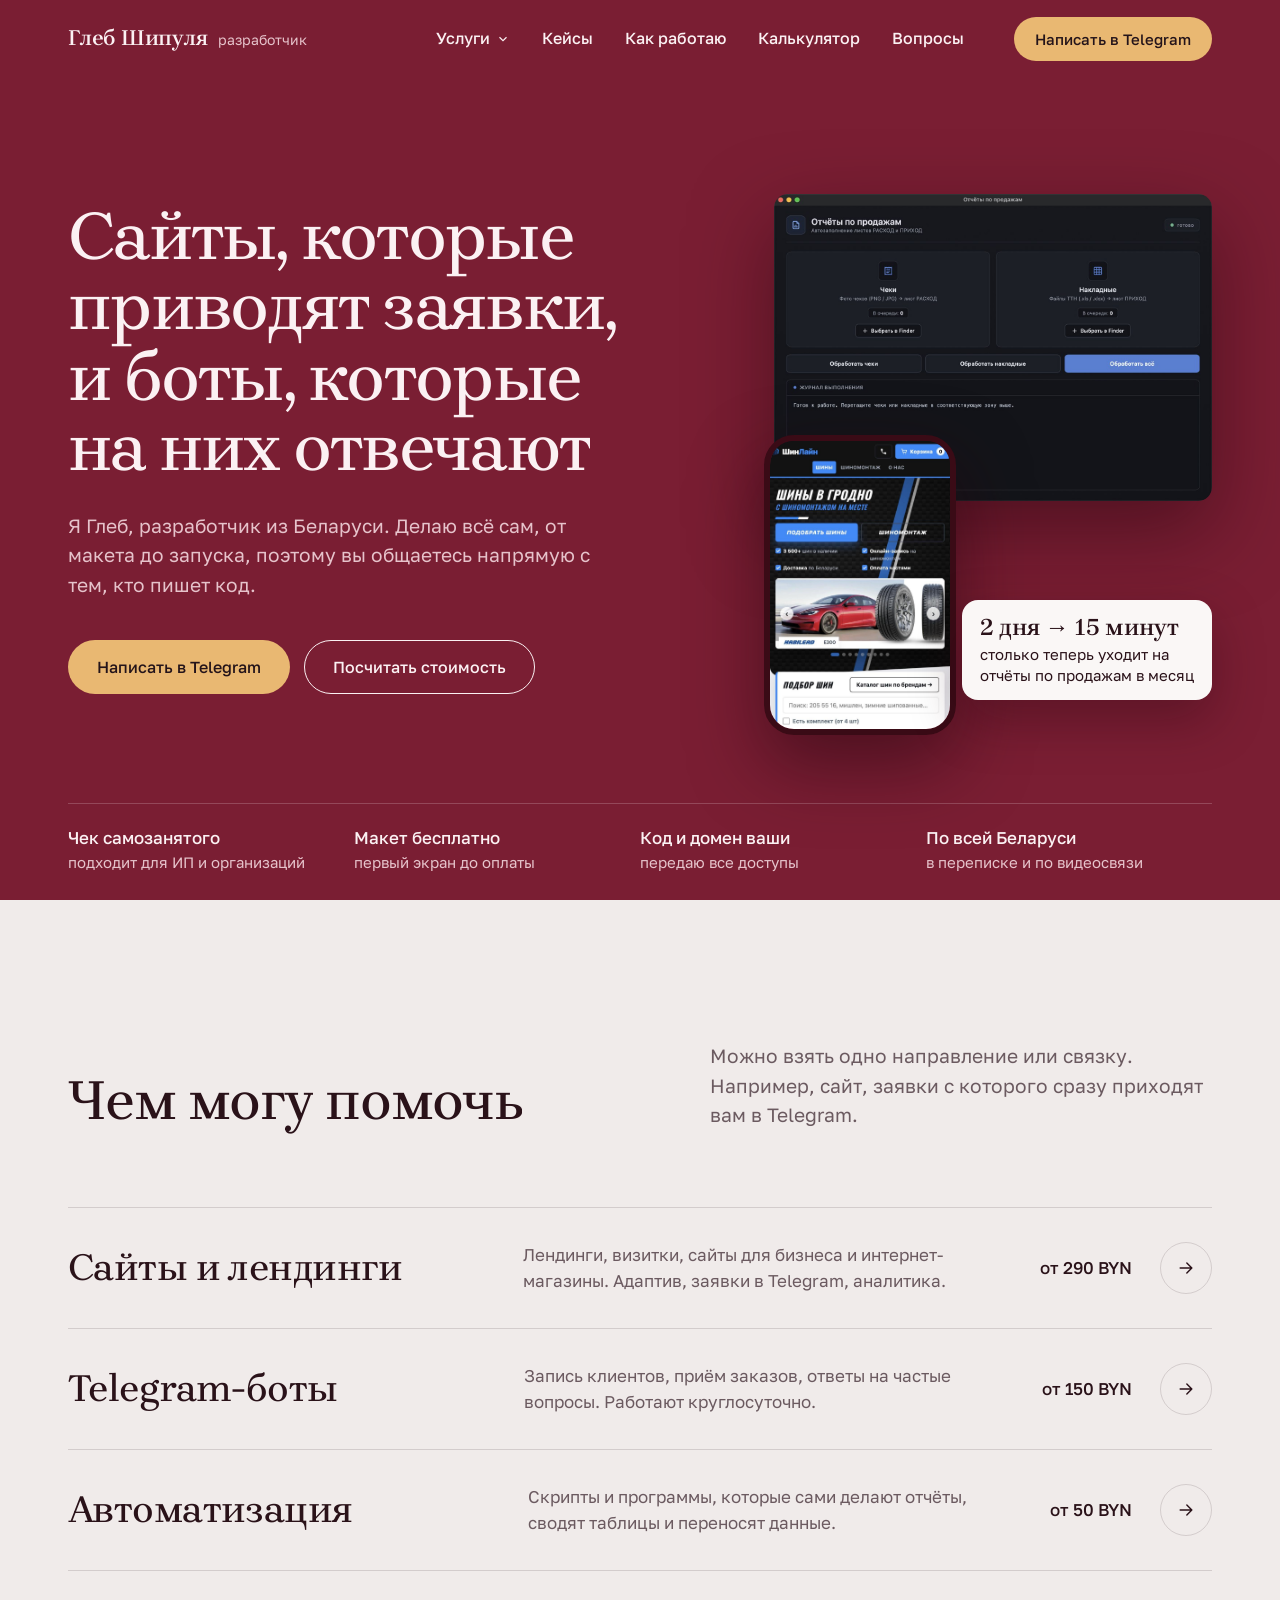
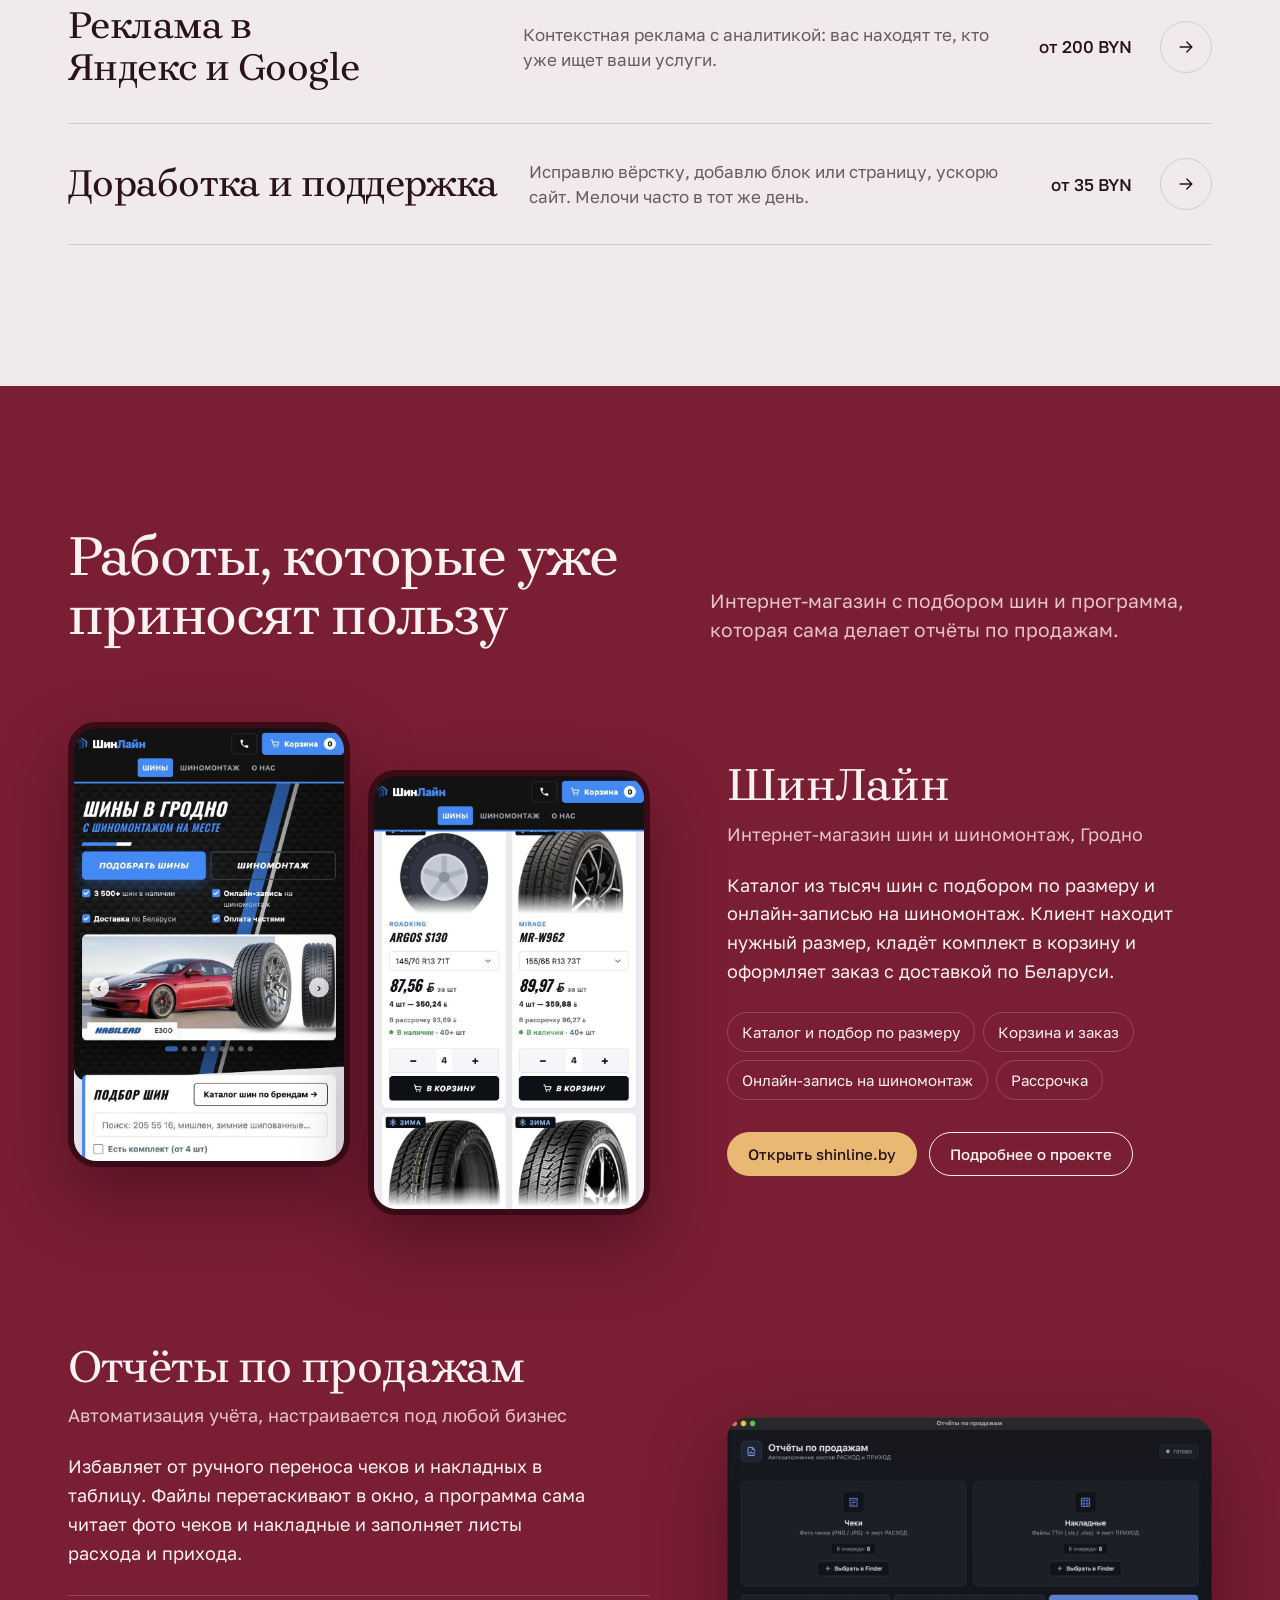
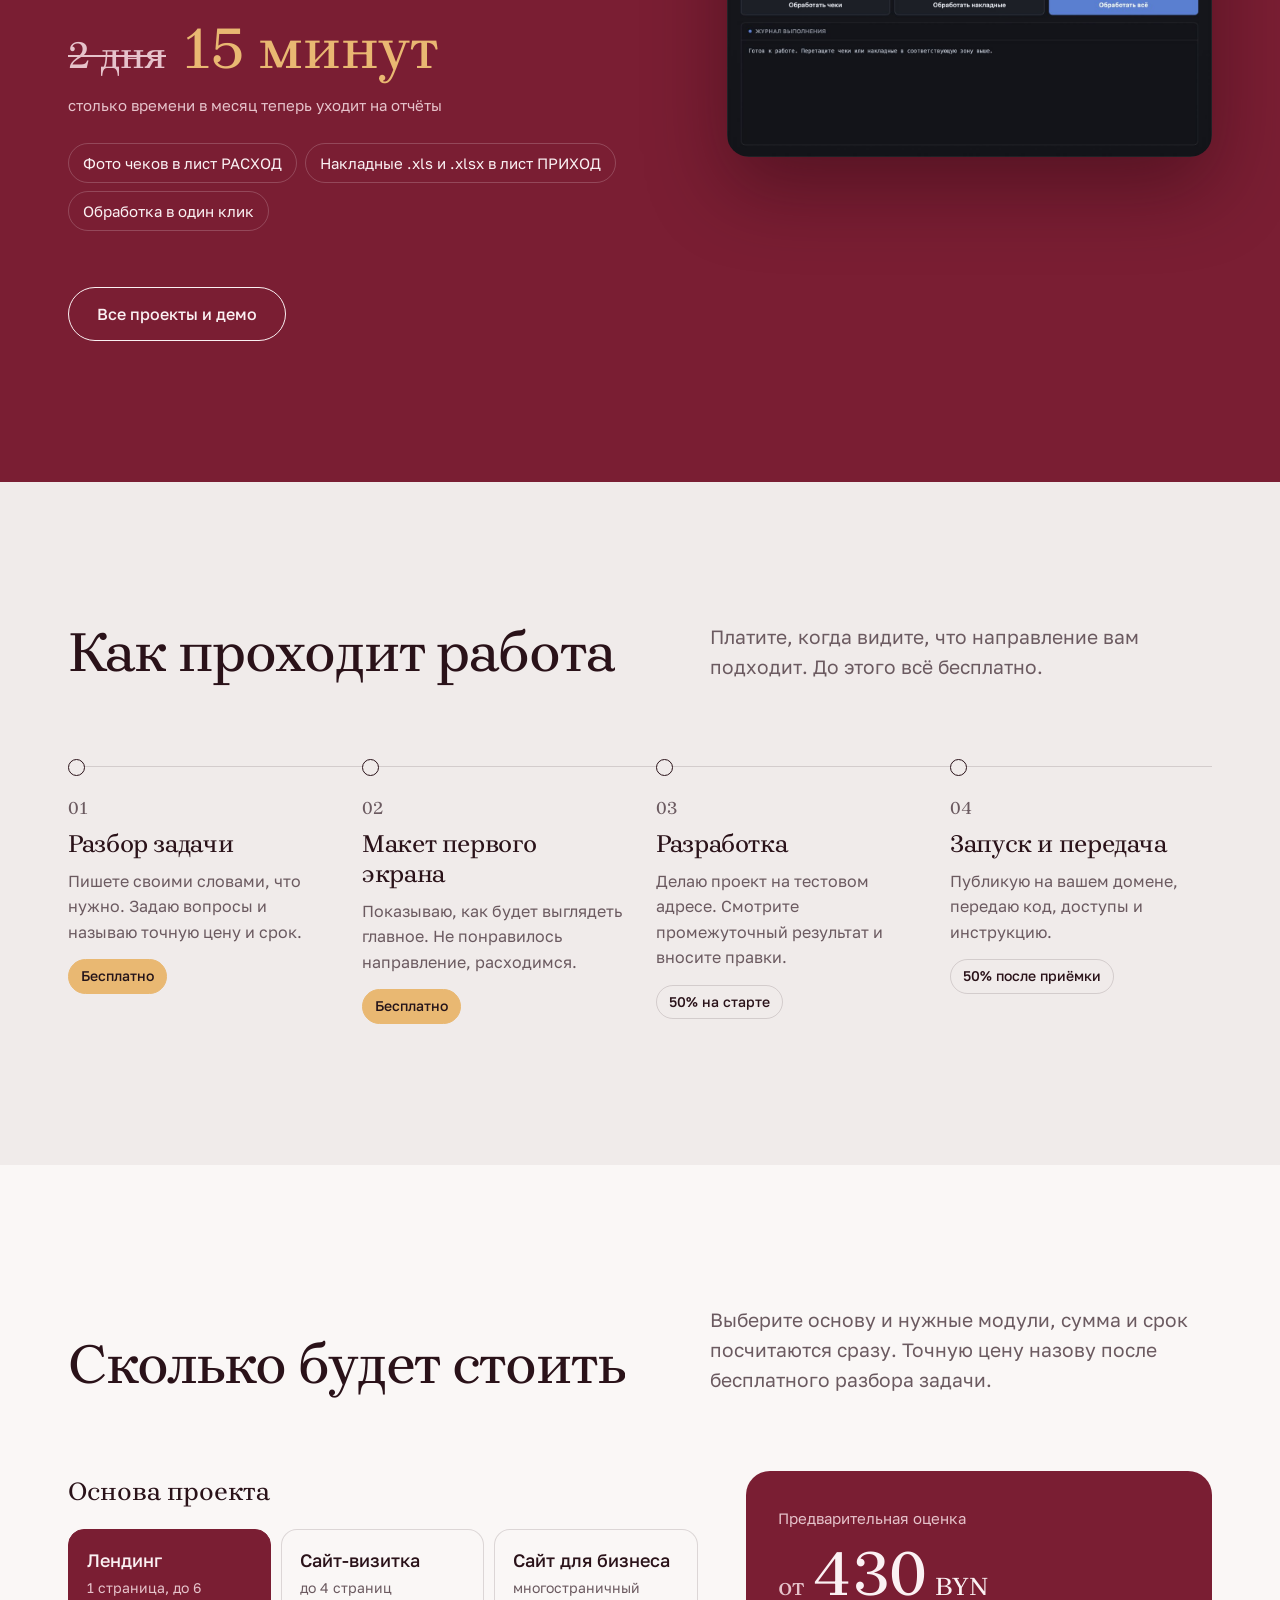
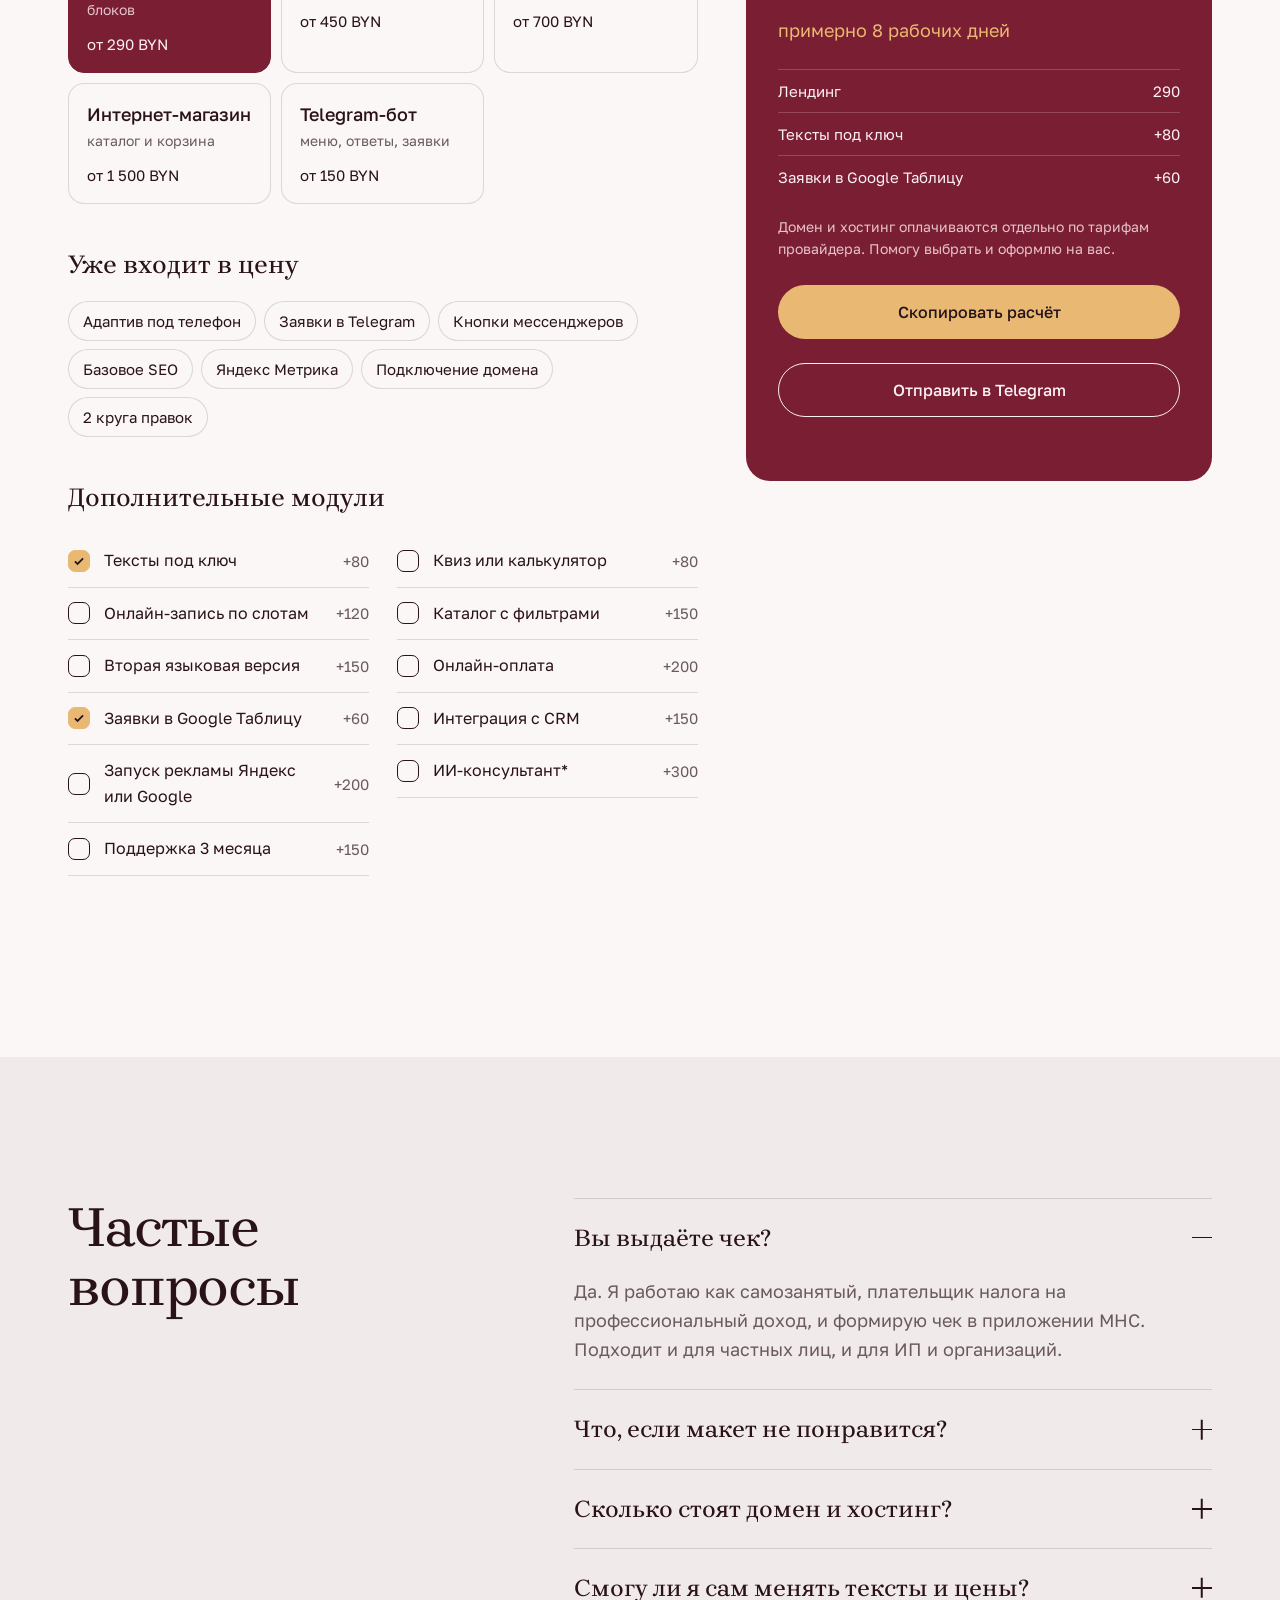
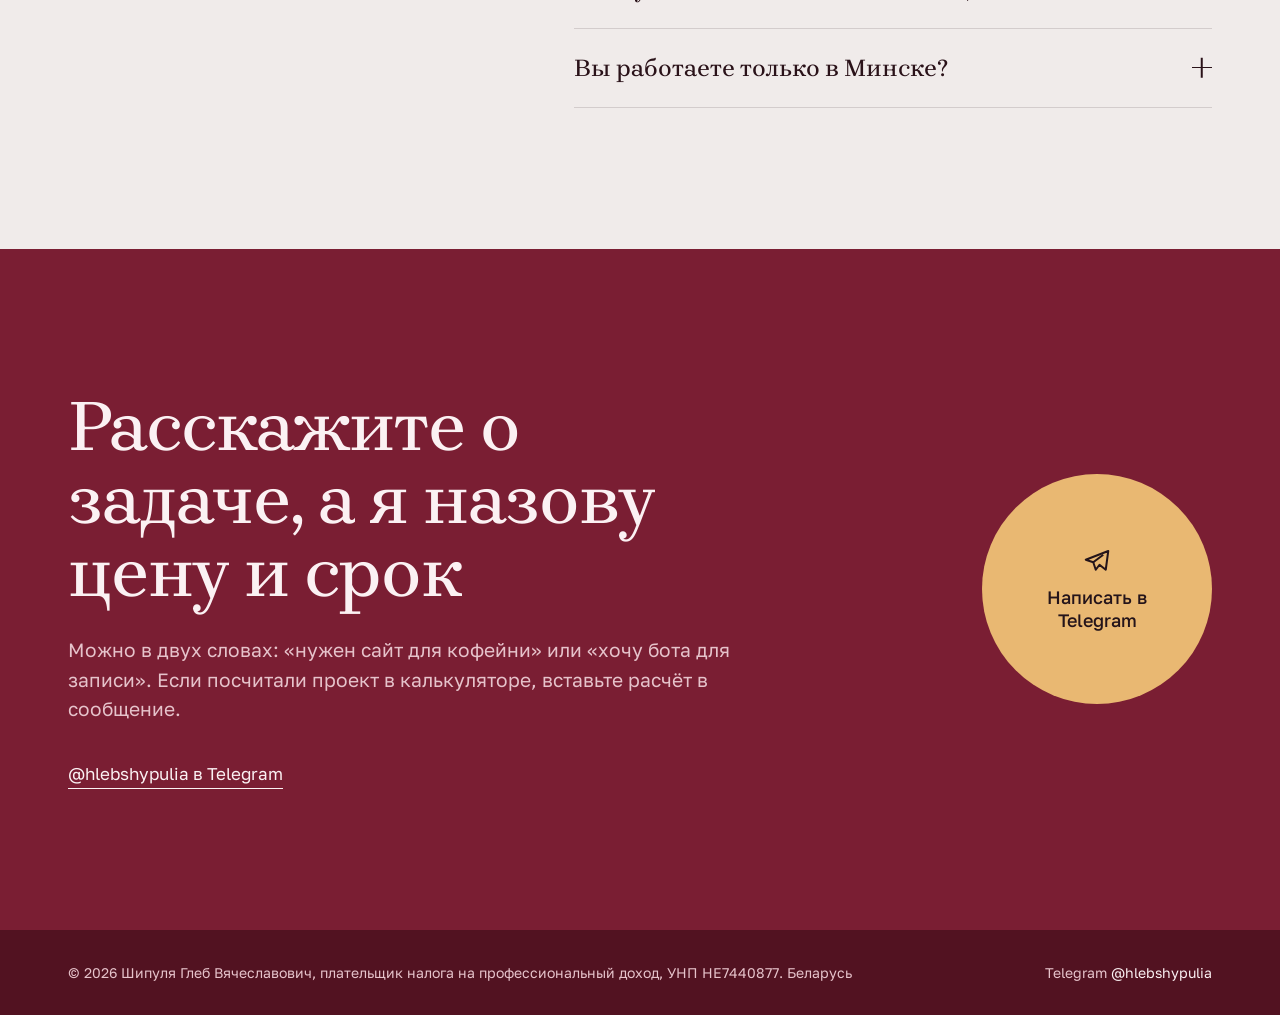
==== commit 55141139: "Keep the system cursor visible, make the follower ring robust; put 'Как работаю' before 'Калькулятор" ====
--- a/index.html
+++ b/index.html
@@ -13,7 +13,7 @@
 <link rel="icon" href="data:image/svg+xml,%3Csvg xmlns='http://www.w3.org/2000/svg' viewBox='0 0 64 64'%3E%3Crect width='64' height='64' rx='16' fill='%237A1E33'/%3E%3Ctext x='32' y='46' font-family='Georgia,serif' font-weight='700' font-size='40' text-anchor='middle' fill='%23E9B872'%3E%D0%93%3C/text%3E%3C/svg%3E">
 <link rel="preload" href="/fonts/brygada-1918-cyrillic-500-normal.woff2" as="font" type="font/woff2" crossorigin>
 <link rel="preload" href="/fonts/golos-text-cyrillic-400-normal.woff2" as="font" type="font/woff2" crossorigin>
-<link rel="stylesheet" href="/css/site.css?v=10">
+<link rel="stylesheet" href="/css/site.css?v=11">
 </head>
 <body>
 <a class="skip" href="#main">Перейти к содержанию</a>
@@ -32,8 +32,8 @@
         </div>
       </div>
       <a href="/projects/">Кейсы</a>
+      <a href="/#process">Как работаю</a>
       <a href="/#calc">Калькулятор</a>
-      <a href="/#process">Как работаю</a>
       <a href="/#faq">Вопросы</a>
     </nav>
     <a class="btn btn-amber btn-sm hdr-cta" href="https://t.me/hlebshypulia" target="_blank" rel="noopener" data-magnetic="0.25">Написать в Telegram</a>
@@ -48,8 +48,8 @@
     <a class="big" href="/support/">Доработка и поддержка<span>от 35 BYN</span></a>
     <div class="sep"></div>
     <a class="sm" href="/projects/">Кейсы</a>
+    <a class="sm" href="/#process">Как работаю</a>
     <a class="sm" href="/#calc">Калькулятор</a>
-    <a class="sm" href="/#process">Как работаю</a>
     <a class="sm" href="/#faq">Вопросы</a>
     <a class="btn btn-amber" href="https://t.me/hlebshypulia" target="_blank" rel="noopener">Написать в Telegram</a>
 </nav>
@@ -268,7 +268,7 @@
     <span>Telegram <a href="https://t.me/hlebshypulia" target="_blank" rel="noopener">@hlebshypulia</a></span>
   </div>
 </footer>
-<script src="/js/calc.js?v=10" defer></script>
-<script src="/js/site.js?v=10" defer></script>
+<script src="/js/calc.js?v=11" defer></script>
+<script src="/js/site.js?v=11" defer></script>
 </body>
 </html>
--- a/css/site.css
+++ b/css/site.css
@@ -421,19 +421,13 @@
 @media (max-width:760px){.which{grid-template-columns:minmax(0,1fr)}}
 
 /* ---------- cursor ---------- */
-.cur,.cur-ring{position:fixed;left:0;top:0;z-index:100;pointer-events:none;border-radius:50%;opacity:0;transition:opacity .3s}
-.has-cursor .cur,.has-cursor .cur-ring{opacity:1}
-.cur{width:8px;height:8px;margin:-4px 0 0 -4px;background:#fff;mix-blend-mode:difference}
-.cur-ring{width:40px;height:40px;margin:-20px 0 0 -20px;border:1px solid #fff;mix-blend-mode:difference;display:grid;place-items:center;transition:opacity .3s,width .45s var(--ease),height .45s var(--ease),margin .45s var(--ease),background-color .3s,border-color .3s}
+.cur-ring{position:fixed;left:0;top:0;z-index:100;pointer-events:none;border-radius:50%;width:36px;height:36px;margin:-18px 0 0 -18px;border:1px solid #fff;mix-blend-mode:difference;display:grid;place-items:center;opacity:1;transition:opacity .25s,width .4s var(--ease),height .4s var(--ease),margin .4s var(--ease),background-color .25s,border-color .25s}
 .cur-ring span{font-size:14px;font-weight:500;color:var(--on-accent);opacity:0;transition:opacity .2s;white-space:nowrap}
-.cur-ring.hover{width:64px;height:64px;margin:-32px 0 0 -32px}
+.cur-ring.hover{width:56px;height:56px;margin:-28px 0 0 -28px}
 .cur-ring.label{width:96px;height:96px;margin:-48px 0 0 -48px;background:var(--accent);border-color:var(--accent);mix-blend-mode:normal}
 .cur-ring.label span{opacity:1}
-.has-cursor .cur.hide,.has-cursor .cur-ring.hide{opacity:0}
-.has-cursor .cur.label{opacity:0}
-@media (hover:hover) and (pointer:fine){
-  .has-cursor,.has-cursor a,.has-cursor button,.has-cursor label,.has-cursor summary{cursor:none}
-}
+.cur-ring.hide{opacity:0}
+@media (prefers-reduced-motion:reduce){.cur-ring{display:none}}
 
 /* ---------- motion ---------- */
 .js [data-split] .w{display:inline-block;overflow:hidden;vertical-align:top;padding-bottom:.08em;margin-bottom:-.08em}
